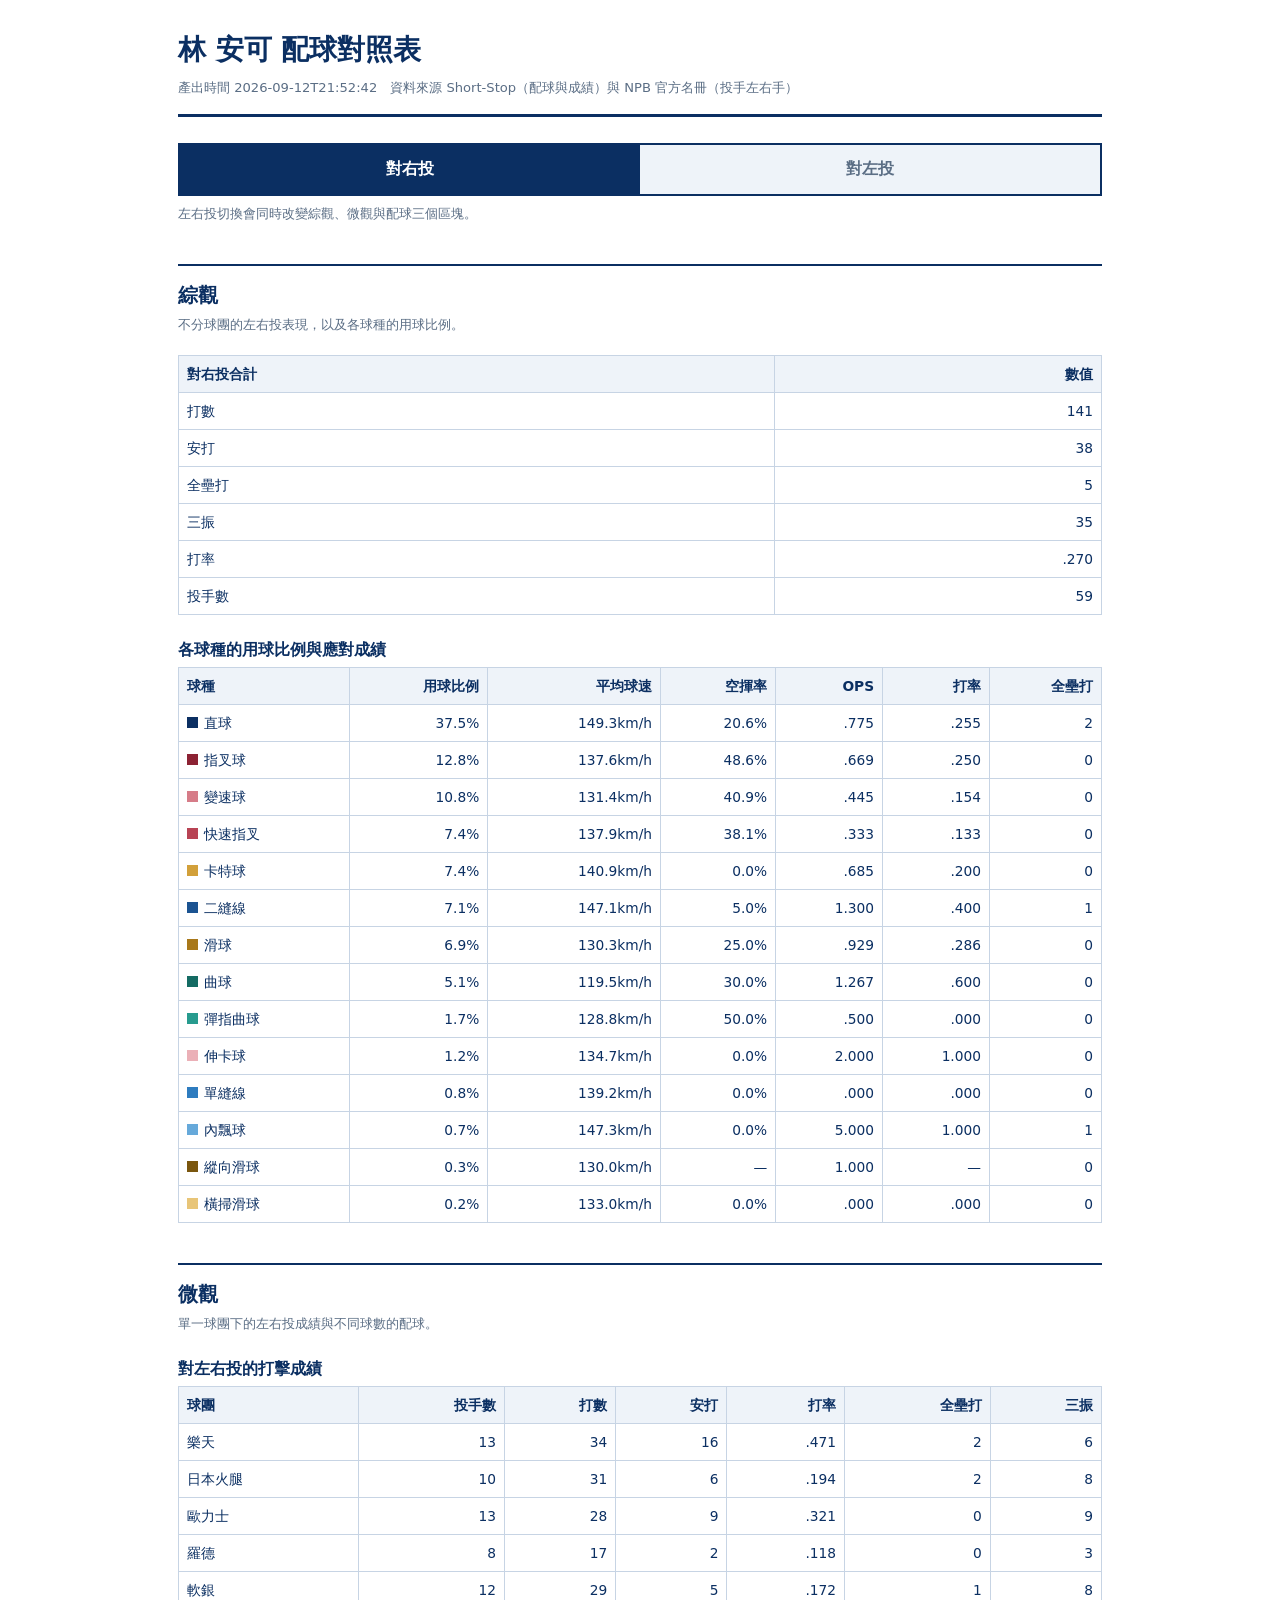
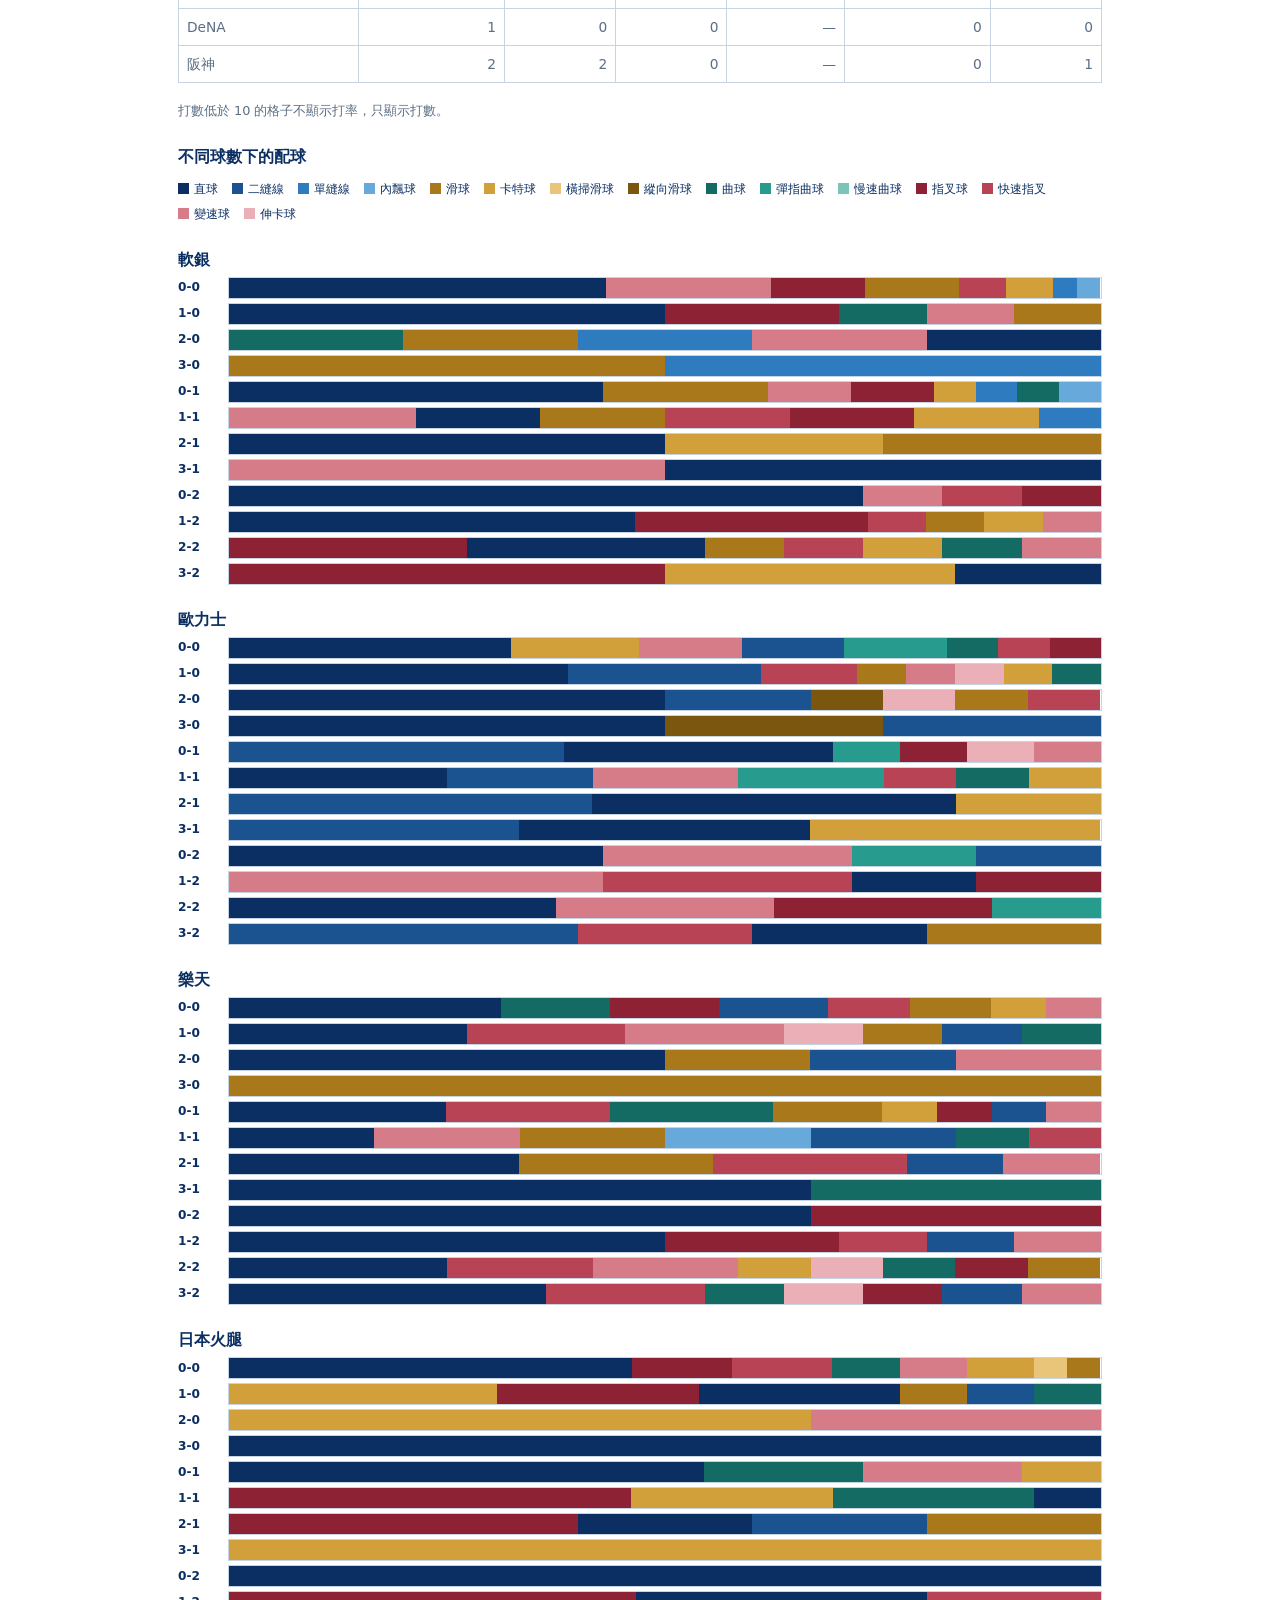
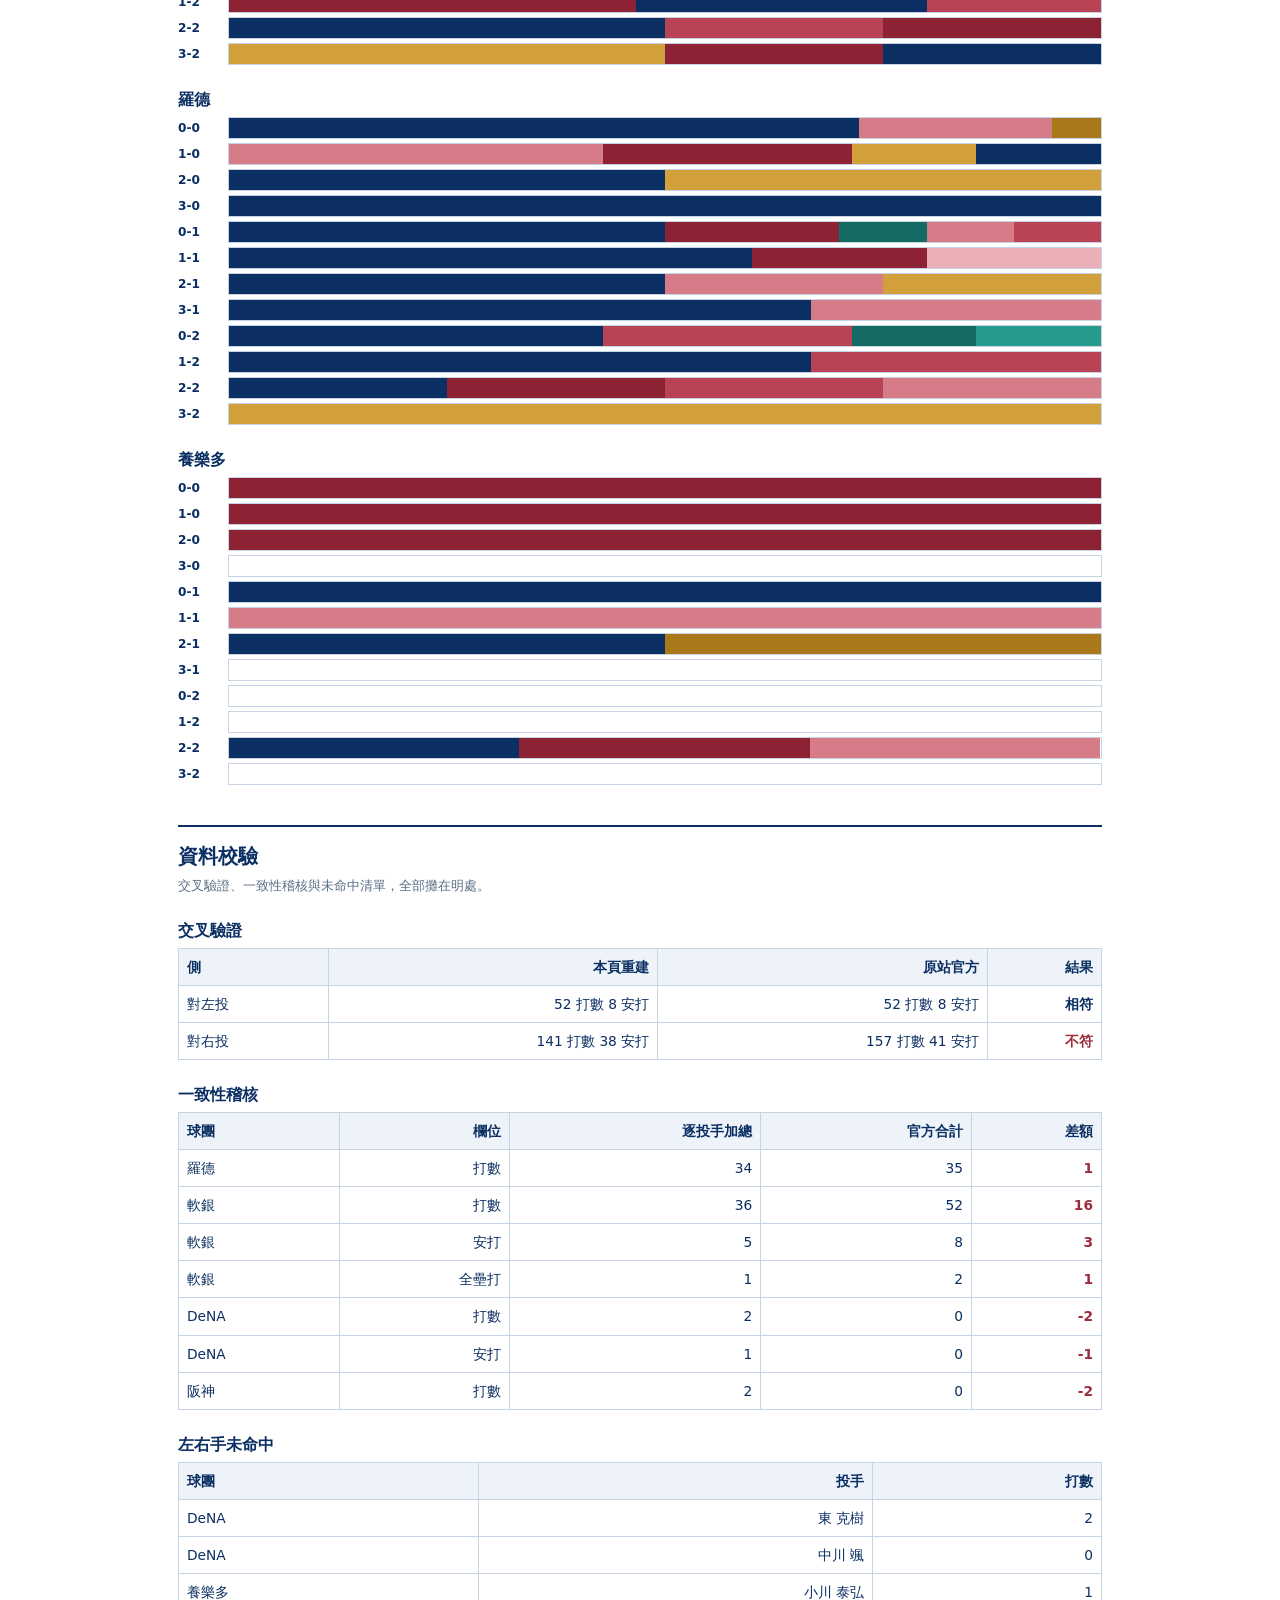
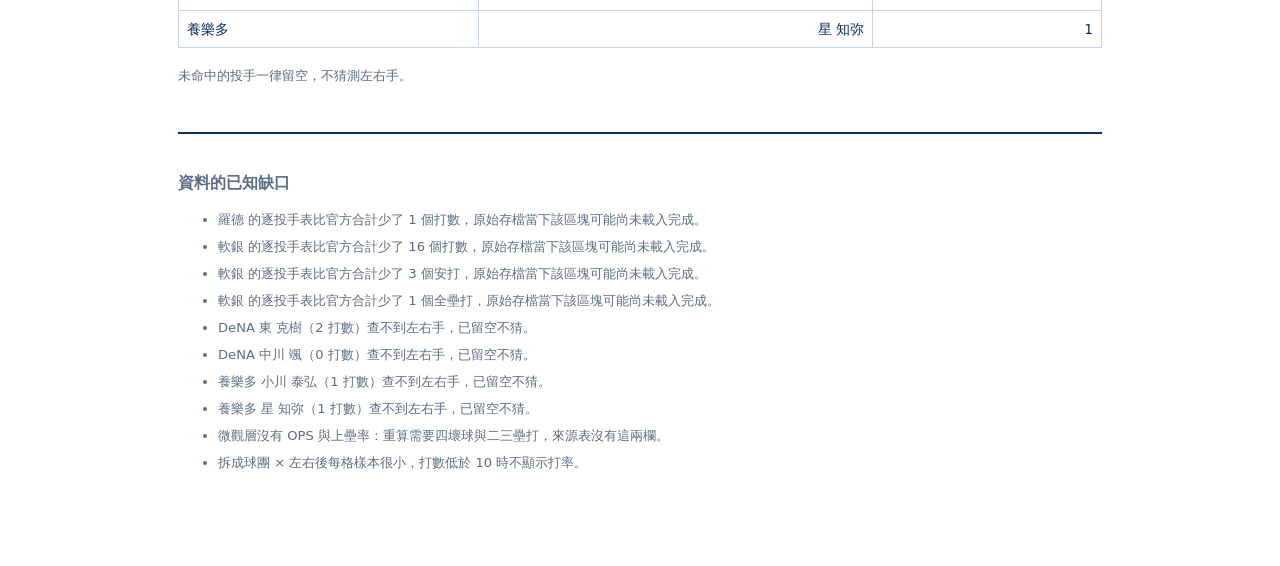
==== out/report.html @ 8e359c18 "feat(T5): 實作處理窗口伺服器、前端與端到端驗收 - web/server.py：八階段管線、包裝器記錄耗時與錯誤、僅 S8 fatal 判定整體成敗 - web/index.html 與 w" ====
<!DOCTYPE html>
<html lang="zh-Hant">
<head>
<meta charset="utf-8">
<meta name="viewport" content="width=device-width, initial-scale=1">
<title>配球對照表</title>
<style>
/* 西武主場配色：白底 + レジェンドブルー（紺），左右投用兩代藍區分 */
:root{
  --paper:#FFFFFF; --paper2:#EEF3F9; --rule:#C7D4E4;
  --ink:#0B2F62; --muted:#5B6E85; --navy:#0B2F62; --sky:#0090D4; --warn:#9B2C3B;
}
*{box-sizing:border-box}
body{margin:0;background:var(--paper);color:var(--ink);
  font-family:"Hiragino Kaku Gothic ProN","Noto Sans TC","Yu Gothic",system-ui,sans-serif;
  font-variant-numeric:tabular-nums;line-height:1.6}
.wrap{max-width:960px;margin:0 auto;padding:28px clamp(10px,3vw,18px) 80px}
.head{border-bottom:3px solid var(--navy);padding:0 0 16px;margin-bottom:26px}
.head h1{font-size:1.75rem;margin:0 0 4px;font-weight:800}
.head .sub{color:var(--muted);font-size:.82rem;margin:0}
.switch{display:flex;border:2px solid var(--ink);margin:0 0 8px;overflow:hidden}
.switch button{flex:1;padding:14px 8px;border:0;background:var(--paper2);color:var(--muted);
  font-size:1rem;font-weight:800;cursor:pointer;font-family:inherit}
.switch button[aria-pressed="true"]{color:#fff}
.switch button[data-hand="L"][aria-pressed="true"]{background:var(--sky)}
.switch button[data-hand="R"][aria-pressed="true"]{background:var(--navy)}
.layer{border-top:2px solid var(--navy);padding-top:14px;margin-top:40px}
.layer h2{font-size:1.24rem;margin:0 0 2px;font-weight:800}
.layer .lead{color:var(--muted);font-size:.82rem;margin:0 0 20px}
h3{font-size:1.02rem;margin:22px 0 4px;font-weight:800}
.note{color:var(--muted);font-size:.8rem;margin:0 0 14px}
table{width:100%;border-collapse:collapse;margin:0 0 18px;font-size:.86rem}
th,td{border:1px solid var(--rule);padding:7px 8px;text-align:right}
th{background:var(--paper2);font-weight:800}
th:first-child,td:first-child{text-align:left}
.thin{color:var(--muted)}
.bad{color:var(--warn);font-weight:800}
.ok{color:var(--navy);font-weight:800}
.bar{display:flex;height:22px;border:1px solid var(--rule);overflow:hidden}
.bar span{display:block;height:100%}
.mixrow{display:flex;align-items:center;gap:8px;margin-bottom:4px}
.mixrow .cnt{width:42px;font-size:.76rem;font-weight:800;flex:none}
.mixrow .bar{flex:1}
.legend{display:flex;flex-wrap:wrap;gap:6px 14px;margin:10px 0 20px;font-size:.76rem}
.legend i{display:inline-block;width:11px;height:11px;margin-right:5px;vertical-align:-1px}
.gaps{border-top:2px solid var(--navy);margin-top:46px;padding-top:14px;font-size:.82rem;color:var(--muted)}
.gaps li{margin-bottom:6px}
@media(max-width:560px){table{font-size:.78rem}th,td{padding:6px 5px}}
</style>
</head>
<body>
<div class="wrap">
  <div class="head">
    <h1 id="title">配球對照表</h1>
    <p class="sub" id="subtitle"></p>
  </div>

  <div class="switch" id="switch">
    <button type="button" data-hand="R" aria-pressed="true">對右投</button>
    <button type="button" data-hand="L" aria-pressed="false">對左投</button>
  </div>
  <p class="note" id="switch-note"></p>

  <section class="layer">
    <h2>綜觀</h2>
    <p class="lead">不分球團的左右投表現，以及各球種的用球比例。</p>
    <div id="overview"></div>
    <h3>各球種的用球比例與應對成績</h3>
    <div id="pitch-table"></div>
  </section>

  <section class="layer">
    <h2>微觀</h2>
    <p class="lead">單一球團下的左右投成績與不同球數的配球。</p>
    <h3>對左右投的打擊成績</h3>
    <div id="team-table"></div>
    <h3>不同球數下的配球</h3>
    <div id="mix"></div>
  </section>

  <section class="layer">
    <h2>資料校驗</h2>
    <p class="lead">交叉驗證、一致性稽核與未命中清單，全部攤在明處。</p>
    <div id="checks"></div>
  </section>

  <div class="gaps">
    <h3>資料的已知缺口</h3>
    <ul id="gaps"></ul>
  </div>
</div>

<script>
// 常數定義
const DATA = {"player": "林 安可", "generated_at": "2026-09-12T21:52:42", "min_ab": 10, "overview": {"R": {"ab": 141, "h": 38, "hr": 5, "so": 35, "pitchers": 59, "thin": false, "avg": ".270"}, "L": {"ab": 52, "h": 8, "hr": 2, "so": 18, "pitchers": 23, "thin": false, "avg": ".154"}}, "teams": {"楽天": {"R": {"ab": 34, "h": 16, "hr": 2, "so": 6, "pitchers": 13, "fallback": 0, "thin": false, "avg": ".471"}, "L": {"ab": 10, "h": 1, "hr": 0, "so": 3, "pitchers": 4, "fallback": 0, "thin": false, "avg": ".100"}}, "日本ハム": {"R": {"ab": 31, "h": 6, "hr": 2, "so": 8, "pitchers": 10, "fallback": 0, "thin": false, "avg": ".194"}, "L": {"ab": 12, "h": 3, "hr": 1, "so": 3, "pitchers": 6, "fallback": 0, "thin": false, "avg": ".250"}}, "オリックス": {"R": {"ab": 28, "h": 9, "hr": 0, "so": 9, "pitchers": 13, "fallback": 0, "thin": false, "avg": ".321"}, "L": {"ab": 6, "h": 2, "hr": 0, "so": 3, "pitchers": 3, "fallback": 0, "thin": true, "avg": null}}, "ロッテ": {"L": {"ab": 17, "h": 2, "hr": 1, "so": 5, "pitchers": 7, "fallback": 0, "thin": false, "avg": ".118"}, "R": {"ab": 17, "h": 2, "hr": 0, "so": 3, "pitchers": 8, "fallback": 0, "thin": false, "avg": ".118"}}, "ソフトバンク": {"R": {"ab": 29, "h": 5, "hr": 1, "so": 8, "pitchers": 12, "fallback": 0, "thin": false, "avg": ".172"}, "L": {"ab": 7, "h": 0, "hr": 0, "so": 4, "pitchers": 3, "fallback": 0, "thin": true, "avg": null}}, "DeNA": {"R": {"ab": 0, "h": 0, "hr": 0, "so": 0, "pitchers": 1, "fallback": 1, "thin": true, "avg": null}}, "阪神": {"R": {"ab": 2, "h": 0, "hr": 0, "so": 1, "pitchers": 2, "fallback": 2, "thin": true, "avg": null}}}, "unmatched": [{"team": "DeNA", "name": "東 克樹", "ab": 2}, {"team": "DeNA", "name": "中川 颯", "ab": 0}, {"team": "ヤクルト", "name": "小川 泰弘", "ab": 1}, {"team": "ヤクルト", "name": "星 知弥", "ab": 1}], "audit": [{"team": "ロッテ", "field": "ab", "parsed": 34, "official": 35, "diff": 1}, {"team": "ソフトバンク", "field": "ab", "parsed": 36, "official": 52, "diff": 16}, {"team": "ソフトバンク", "field": "h", "parsed": 5, "official": 8, "diff": 3}, {"team": "ソフトバンク", "field": "hr", "parsed": 1, "official": 2, "diff": 1}, {"team": "DeNA", "field": "ab", "parsed": 2, "official": 0, "diff": -2}, {"team": "DeNA", "field": "h", "parsed": 1, "official": 0, "diff": -1}, {"team": "阪神", "field": "ab", "parsed": 2, "official": 0, "diff": -2}], "cross": {"L": {"parsed_ab": 52, "parsed_h": 8, "official_ab": 52, "official_h": 8, "match": true}, "R": {"parsed_ab": 141, "parsed_h": 38, "official_ab": 157, "official_h": 41, "match": false}}, "mix": {"ソフトバンク": {"合計": [{"count": "0-0", "mix": {"ストレート": 44.2, "チェンジアップ": 16.3, "スライダー": 14.0, "フォーク": 9.3, "スプリット": 4.7, "カットボール": 4.7, "ワンシーム": 2.3, "シュート": 2.3, "カーブ": 2.3}}, {"count": "1-0", "mix": {"ストレート": 50.0, "スライダー": 16.7, "フォーク": 16.7, "カーブ": 8.3, "チェンジアップ": 8.3}}, {"count": "2-0", "mix": {"カーブ": 20.0, "スライダー": 20.0, "ワンシーム": 20.0, "チェンジアップ": 20.0, "ストレート": 20.0}}, {"count": "3-0", "mix": {"スライダー": 50.0, "ワンシーム": 50.0}}, {"count": "0-1", "mix": {"ストレート": 44.0, "スライダー": 20.0, "フォーク": 12.0, "チェンジアップ": 8.0, "カットボール": 4.0, "ワンシーム": 4.0, "カーブ": 4.0, "シュート": 4.0}}, {"count": "1-1", "mix": {"スライダー": 23.5, "ストレート": 17.6, "チェンジアップ": 17.6, "スプリット": 11.8, "フォーク": 11.8, "カットボール": 11.8, "ワンシーム": 5.9}}, {"count": "2-1", "mix": {"ストレート": 50.0, "カットボール": 33.3, "スライダー": 16.7}}, {"count": "3-1", "mix": {"チェンジアップ": 50.0, "ストレート": 50.0}}, {"count": "0-2", "mix": {"ストレート": 71.4, "フォーク": 14.3, "チェンジアップ": 7.1, "スプリット": 7.1}}, {"count": "1-2", "mix": {"ストレート": 47.1, "フォーク": 23.5, "スライダー": 11.8, "スプリット": 5.9, "カットボール": 5.9, "チェンジアップ": 5.9}}, {"count": "2-2", "mix": {"フォーク": 30.8, "ストレート": 30.8, "スライダー": 7.7, "スプリット": 7.7, "カットボール": 7.7, "カーブ": 7.7, "チェンジアップ": 7.7}}, {"count": "3-2", "mix": {"フォーク": 42.9, "カットボール": 28.6, "スライダー": 14.3, "ストレート": 14.3}}], "対右投手": [{"count": "0-0", "mix": {"ストレート": 43.2, "チェンジアップ": 18.9, "フォーク": 10.8, "スライダー": 10.8, "スプリット": 5.4, "カットボール": 5.4, "ワンシーム": 2.7, "シュート": 2.7}}, {"count": "1-0", "mix": {"ストレート": 50.0, "フォーク": 20.0, "カーブ": 10.0, "チェンジアップ": 10.0, "スライダー": 10.0}}, {"count": "2-0", "mix": {"カーブ": 20.0, "スライダー": 20.0, "ワンシーム": 20.0, "チェンジアップ": 20.0, "ストレート": 20.0}}, {"count": "3-0", "mix": {"スライダー": 50.0, "ワンシーム": 50.0}}, {"count": "0-1", "mix": {"ストレート": 42.9, "スライダー": 19.0, "チェンジアップ": 9.5, "フォーク": 9.5, "カットボール": 4.8, "ワンシーム": 4.8, "カーブ": 4.8, "シュート": 4.8}}, {"count": "1-1", "mix": {"チェンジアップ": 21.4, "ストレート": 14.3, "スライダー": 14.3, "スプリット": 14.3, "フォーク": 14.3, "カットボール": 14.3, "ワンシーム": 7.1}}, {"count": "2-1", "mix": {"ストレート": 50.0, "カットボール": 25.0, "スライダー": 25.0}}, {"count": "3-1", "mix": {"チェンジアップ": 50.0, "ストレート": 50.0}}, {"count": "0-2", "mix": {"ストレート": 72.7, "チェンジアップ": 9.1, "スプリット": 9.1, "フォーク": 9.1}}, {"count": "1-2", "mix": {"ストレート": 46.7, "フォーク": 26.7, "スプリット": 6.7, "スライダー": 6.7, "カットボール": 6.7, "チェンジアップ": 6.7}}, {"count": "2-2", "mix": {"フォーク": 27.3, "ストレート": 27.3, "スライダー": 9.1, "スプリット": 9.1, "カットボール": 9.1, "カーブ": 9.1, "チェンジアップ": 9.1}}, {"count": "3-2", "mix": {"フォーク": 50.0, "カットボール": 33.3, "ストレート": 16.7}}], "対左投手": [{"count": "0-0", "mix": {"ストレート": 50.0, "スライダー": 33.3, "カーブ": 16.7}}, {"count": "1-0", "mix": {"スライダー": 50.0, "ストレート": 50.0}}, {"count": "2-0", "mix": {}}, {"count": "3-0", "mix": {}}, {"count": "0-1", "mix": {"ストレート": 50.0, "スライダー": 25.0, "フォーク": 25.0}}, {"count": "1-1", "mix": {"スライダー": 66.7, "ストレート": 33.3}}, {"count": "2-1", "mix": {"カットボール": 50.0, "ストレート": 50.0}}, {"count": "3-1", "mix": {}}, {"count": "0-2", "mix": {"ストレート": 66.7, "フォーク": 33.3}}, {"count": "1-2", "mix": {"ストレート": 50.0, "スライダー": 50.0}}, {"count": "2-2", "mix": {"ストレート": 50.0, "フォーク": 50.0}}, {"count": "3-2", "mix": {"スライダー": 100.0}}]}, "オリックス": {"合計": [{"count": "0-0", "mix": {"ストレート": 30.0, "カットボール": 15.0, "チェンジアップ": 10.0, "ツーシーム": 10.0, "ナックルカーブ": 10.0, "スライダー": 7.5, "カーブ": 5.0, "スプリット": 5.0, "フォーク": 5.0, "スローカーブ": 2.5}}, {"count": "1-0", "mix": {"ストレート": 38.9, "ツーシーム": 22.2, "スプリット": 11.1, "スライダー": 5.6, "チェンジアップ": 5.6, "シンカー": 5.6, "カットボール": 5.6, "カーブ": 5.6}}, {"count": "2-0", "mix": {"ストレート": 50.0, "ツーシーム": 16.7, "縦スライダー": 8.3, "シンカー": 8.3, "スライダー": 8.3, "スプリット": 8.3}}, {"count": "3-0", "mix": {"ストレート": 50.0, "縦スライダー": 25.0, "ツーシーム": 25.0}}, {"count": "0-1", "mix": {"ストレート": 27.8, "ツーシーム": 27.8, "スライダー": 16.7, "カットボール": 5.6, "ナックルカーブ": 5.6, "フォーク": 5.6, "シンカー": 5.6, "チェンジアップ": 5.6}}, {"count": "1-1", "mix": {"ストレート": 35.7, "ツーシーム": 14.3, "チェンジアップ": 14.3, "ナックルカーブ": 14.3, "スプリット": 7.1, "カーブ": 7.1, "カットボール": 7.1}}, {"count": "2-1", "mix": {"ツーシーム": 41.7, "ストレート": 41.7, "カットボール": 16.7}}, {"count": "3-1", "mix": {"ツーシーム": 33.3, "ストレート": 33.3, "カットボール": 33.3}}, {"count": "0-2", "mix": {"ストレート": 27.3, "チェンジアップ": 18.2, "カットボール": 18.2, "ナックルカーブ": 9.1, "スライダー": 9.1, "フォーク": 9.1, "ツーシーム": 9.1}}, {"count": "1-2", "mix": {"ストレート": 30.0, "チェンジアップ": 30.0, "スプリット": 20.0, "スライダー": 10.0, "フォーク": 10.0}}, {"count": "2-2", "mix": {"ストレート": 40.0, "チェンジアップ": 20.0, "フォーク": 20.0, "スライダー": 10.0, "ナックルカーブ": 10.0}}, {"count": "3-2", "mix": {"ツーシーム": 33.3, "スライダー": 33.3, "スプリット": 16.7, "ストレート": 16.7}}], "対右投手": [{"count": "0-0", "mix": {"ストレート": 32.4, "カットボール": 14.7, "チェンジアップ": 11.8, "ツーシーム": 11.8, "ナックルカーブ": 11.8, "カーブ": 5.9, "スプリット": 5.9, "フォーク": 5.9}}, {"count": "1-0", "mix": {"ストレート": 38.9, "ツーシーム": 22.2, "スプリット": 11.1, "スライダー": 5.6, "チェンジアップ": 5.6, "シンカー": 5.6, "カットボール": 5.6, "カーブ": 5.6}}, {"count": "2-0", "mix": {"ストレート": 50.0, "ツーシーム": 16.7, "縦スライダー": 8.3, "シンカー": 8.3, "スライダー": 8.3, "スプリット": 8.3}}, {"count": "3-0", "mix": {"ストレート": 50.0, "縦スライダー": 25.0, "ツーシーム": 25.0}}, {"count": "0-1", "mix": {"ツーシーム": 38.5, "ストレート": 30.8, "ナックルカーブ": 7.7, "フォーク": 7.7, "シンカー": 7.7, "チェンジアップ": 7.7}}, {"count": "1-1", "mix": {"ストレート": 25.0, "ツーシーム": 16.7, "チェンジアップ": 16.7, "ナックルカーブ": 16.7, "スプリット": 8.3, "カーブ": 8.3, "カットボール": 8.3}}, {"count": "2-1", "mix": {"ツーシーム": 41.7, "ストレート": 41.7, "カットボール": 16.7}}, {"count": "3-1", "mix": {"ツーシーム": 33.3, "ストレート": 33.3, "カットボール": 33.3}}, {"count": "0-2", "mix": {"ストレート": 42.9, "チェンジアップ": 28.6, "ナックルカーブ": 14.3, "ツーシーム": 14.3}}, {"count": "1-2", "mix": {"チェンジアップ": 42.9, "スプリット": 28.6, "ストレート": 14.3, "フォーク": 14.3}}, {"count": "2-2", "mix": {"ストレート": 37.5, "チェンジアップ": 25.0, "フォーク": 25.0, "ナックルカーブ": 12.5}}, {"count": "3-2", "mix": {"ツーシーム": 40.0, "スプリット": 20.0, "ストレート": 20.0, "スライダー": 20.0}}], "対左投手": [{"count": "0-0", "mix": {"スライダー": 50.0, "ストレート": 16.7, "スローカーブ": 16.7, "カットボール": 16.7}}, {"count": "1-0", "mix": {}}, {"count": "2-0", "mix": {}}, {"count": "3-0", "mix": {}}, {"count": "0-1", "mix": {"スライダー": 60.0, "ストレート": 20.0, "カットボール": 20.0}}, {"count": "1-1", "mix": {"ストレート": 100.0}}, {"count": "2-1", "mix": {}}, {"count": "3-1", "mix": {}}, {"count": "0-2", "mix": {"カットボール": 50.0, "スライダー": 25.0, "フォーク": 25.0}}, {"count": "1-2", "mix": {"ストレート": 66.7, "スライダー": 33.3}}, {"count": "2-2", "mix": {"スライダー": 50.0, "ストレート": 50.0}}, {"count": "3-2", "mix": {"スライダー": 100.0}}]}, "楽天": {"合計": [{"count": "0-0", "mix": {"ストレート": 35.7, "カーブ": 11.9, "スライダー": 11.9, "カットボール": 9.5, "フォーク": 9.5, "ツーシーム": 9.5, "スプリット": 7.1, "チェンジアップ": 4.8}}, {"count": "1-0", "mix": {"ストレート": 26.7, "スライダー": 20.0, "スプリット": 13.3, "チェンジアップ": 13.3, "シンカー": 6.7, "ツーシーム": 6.7, "カットボール": 6.7, "カーブ": 6.7}}, {"count": "2-0", "mix": {"ストレート": 42.9, "スライダー": 14.3, "ツーシーム": 14.3, "チェンジアップ": 14.3, "カットボール": 14.3}}, {"count": "3-0", "mix": {"スライダー": 100.0}}, {"count": "0-1", "mix": {"ストレート": 30.0, "カーブ": 20.0, "スプリット": 15.0, "スライダー": 15.0, "カットボール": 5.0, "フォーク": 5.0, "ツーシーム": 5.0, "チェンジアップ": 5.0}}, {"count": "1-1", "mix": {"ストレート": 31.3, "チェンジアップ": 12.5, "スライダー": 12.5, "シュート": 12.5, "ツーシーム": 12.5, "カーブ": 6.3, "スプリット": 6.3, "カットボール": 6.3}}, {"count": "2-1", "mix": {"ストレート": 33.3, "スライダー": 25.0, "スプリット": 16.7, "ツーシーム": 8.3, "チェンジアップ": 8.3, "カットボール": 8.3}}, {"count": "3-1", "mix": {"ストレート": 66.7, "カーブ": 33.3}}, {"count": "0-2", "mix": {"ストレート": 57.1, "フォーク": 28.6, "スライダー": 14.3}}, {"count": "1-2", "mix": {"ストレート": 50.0, "フォーク": 16.7, "スプリット": 8.3, "スライダー": 8.3, "ツーシーム": 8.3, "チェンジアップ": 8.3}}, {"count": "2-2", "mix": {"ストレート": 26.7, "スライダー": 20.0, "スプリット": 13.3, "チェンジアップ": 13.3, "カットボール": 6.7, "シンカー": 6.7, "カーブ": 6.7, "フォーク": 6.7}}, {"count": "3-2", "mix": {"ストレート": 36.4, "スプリット": 18.2, "カーブ": 9.1, "シンカー": 9.1, "フォーク": 9.1, "ツーシーム": 9.1, "チェンジアップ": 9.1}}], "対右投手": [{"count": "0-0", "mix": {"ストレート": 31.3, "カーブ": 12.5, "フォーク": 12.5, "ツーシーム": 12.5, "スプリット": 9.4, "スライダー": 9.4, "カットボール": 6.3, "チェンジアップ": 6.3}}, {"count": "1-0", "mix": {"ストレート": 27.3, "スプリット": 18.2, "チェンジアップ": 18.2, "シンカー": 9.1, "スライダー": 9.1, "ツーシーム": 9.1, "カーブ": 9.1}}, {"count": "2-0", "mix": {"ストレート": 50.0, "スライダー": 16.7, "ツーシーム": 16.7, "チェンジアップ": 16.7}}, {"count": "3-0", "mix": {"スライダー": 100.0}}, {"count": "0-1", "mix": {"ストレート": 25.0, "スプリット": 18.8, "カーブ": 18.8, "スライダー": 12.5, "カットボール": 6.3, "フォーク": 6.3, "ツーシーム": 6.3, "チェンジアップ": 6.3}}, {"count": "1-1", "mix": {"ストレート": 16.7, "チェンジアップ": 16.7, "スライダー": 16.7, "シュート": 16.7, "ツーシーム": 16.7, "カーブ": 8.3, "スプリット": 8.3}}, {"count": "2-1", "mix": {"ストレート": 33.3, "スライダー": 22.2, "スプリット": 22.2, "ツーシーム": 11.1, "チェンジアップ": 11.1}}, {"count": "3-1", "mix": {"ストレート": 66.7, "カーブ": 33.3}}, {"count": "0-2", "mix": {"ストレート": 66.7, "フォーク": 33.3}}, {"count": "1-2", "mix": {"ストレート": 50.0, "フォーク": 20.0, "スプリット": 10.0, "ツーシーム": 10.0, "チェンジアップ": 10.0}}, {"count": "2-2", "mix": {"ストレート": 25.0, "スプリット": 16.7, "チェンジアップ": 16.7, "カットボール": 8.3, "シンカー": 8.3, "カーブ": 8.3, "フォーク": 8.3, "スライダー": 8.3}}, {"count": "3-2", "mix": {"ストレート": 36.4, "スプリット": 18.2, "カーブ": 9.1, "シンカー": 9.1, "フォーク": 9.1, "ツーシーム": 9.1, "チェンジアップ": 9.1}}], "対左投手": [{"count": "0-0", "mix": {"ストレート": 50.0, "カットボール": 20.0, "スライダー": 20.0, "カーブ": 10.0}}, {"count": "1-0", "mix": {"スライダー": 50.0, "カットボール": 25.0, "ストレート": 25.0}}, {"count": "2-0", "mix": {"カットボール": 100.0}}, {"count": "3-0", "mix": {}}, {"count": "0-1", "mix": {"ストレート": 50.0, "カーブ": 25.0, "スライダー": 25.0}}, {"count": "1-1", "mix": {"ストレート": 75.0, "カットボール": 25.0}}, {"count": "2-1", "mix": {"スライダー": 33.3, "カットボール": 33.3, "ストレート": 33.3}}, {"count": "3-1", "mix": {}}, {"count": "0-2", "mix": {"スライダー": 100.0}}, {"count": "1-2", "mix": {"ストレート": 50.0, "スライダー": 50.0}}, {"count": "2-2", "mix": {"スライダー": 66.7, "ストレート": 33.3}}, {"count": "3-2", "mix": {}}]}, "日本ハム": {"合計": [{"count": "0-0", "mix": {"ストレート": 40.5, "カットボール": 18.9, "フォーク": 10.8, "スプリット": 8.1, "チェンジアップ": 8.1, "カーブ": 5.4, "スライダー": 5.4, "スイーパー": 2.7}}, {"count": "1-0", "mix": {"ストレート": 25.0, "カットボール": 25.0, "フォーク": 18.8, "スライダー": 12.5, "ツーシーム": 6.3, "チェンジアップ": 6.3, "カーブ": 6.3}}, {"count": "2-0", "mix": {"カットボール": 66.7, "チェンジアップ": 33.3}}, {"count": "3-0", "mix": {"ストレート": 100.0}}, {"count": "0-1", "mix": {"ストレート": 41.2, "スライダー": 23.5, "カーブ": 11.8, "チェンジアップ": 11.8, "カットボール": 5.9, "フォーク": 5.9}}, {"count": "1-1", "mix": {"フォーク": 35.3, "カットボール": 23.5, "カーブ": 17.6, "ストレート": 11.8, "ツーシーム": 5.9, "スライダー": 5.9}}, {"count": "2-1", "mix": {"カットボール": 25.0, "ストレート": 25.0, "フォーク": 25.0, "ツーシーム": 12.5, "スライダー": 12.5}}, {"count": "3-1", "mix": {"カットボール": 100.0}}, {"count": "0-2", "mix": {"ストレート": 50.0, "スライダー": 25.0, "フォーク": 25.0}}, {"count": "1-2", "mix": {"フォーク": 38.9, "ストレート": 38.9, "スプリット": 22.2}}, {"count": "2-2", "mix": {"ストレート": 40.0, "フォーク": 20.0, "カットボール": 10.0, "チェンジアップ": 10.0, "スライダー": 10.0, "スプリット": 10.0}}, {"count": "3-2", "mix": {"カットボール": 60.0, "フォーク": 20.0, "ストレート": 20.0}}], "対右投手": [{"count": "0-0", "mix": {"ストレート": 46.2, "フォーク": 11.5, "スプリット": 11.5, "カーブ": 7.7, "チェンジアップ": 7.7, "カットボール": 7.7, "スイーパー": 3.8, "スライダー": 3.8}}, {"count": "1-0", "mix": {"カットボール": 30.8, "フォーク": 23.1, "ストレート": 23.1, "スライダー": 7.7, "ツーシーム": 7.7, "カーブ": 7.7}}, {"count": "2-0", "mix": {"カットボール": 66.7, "チェンジアップ": 33.3}}, {"count": "3-0", "mix": {"ストレート": 100.0}}, {"count": "0-1", "mix": {"ストレート": 54.5, "カーブ": 18.2, "チェンジアップ": 18.2, "カットボール": 9.1}}, {"count": "1-1", "mix": {"フォーク": 46.2, "カットボール": 23.1, "カーブ": 23.1, "ストレート": 7.7}}, {"count": "2-1", "mix": {"フォーク": 40.0, "ストレート": 20.0, "ツーシーム": 20.0, "スライダー": 20.0}}, {"count": "3-1", "mix": {"カットボール": 100.0}}, {"count": "0-2", "mix": {"ストレート": 100.0}}, {"count": "1-2", "mix": {"フォーク": 46.7, "ストレート": 33.3, "スプリット": 20.0}}, {"count": "2-2", "mix": {"ストレート": 50.0, "スプリット": 25.0, "フォーク": 25.0}}, {"count": "3-2", "mix": {"カットボール": 50.0, "フォーク": 25.0, "ストレート": 25.0}}], "対左投手": [{"count": "0-0", "mix": {"カットボール": 45.5, "ストレート": 27.3, "スライダー": 9.1, "フォーク": 9.1, "チェンジアップ": 9.1}}, {"count": "1-0", "mix": {"ストレート": 33.3, "スライダー": 33.3, "チェンジアップ": 33.3}}, {"count": "2-0", "mix": {}}, {"count": "3-0", "mix": {}}, {"count": "0-1", "mix": {"スライダー": 66.7, "フォーク": 16.7, "ストレート": 16.7}}, {"count": "1-1", "mix": {"ツーシーム": 25.0, "カットボール": 25.0, "スライダー": 25.0, "ストレート": 25.0}}, {"count": "2-1", "mix": {"カットボール": 66.7, "ストレート": 33.3}}, {"count": "3-1", "mix": {}}, {"count": "0-2", "mix": {"スライダー": 50.0, "フォーク": 50.0}}, {"count": "1-2", "mix": {"ストレート": 66.7, "スプリット": 33.3}}, {"count": "2-2", "mix": {"ストレート": 33.3, "カットボール": 16.7, "フォーク": 16.7, "チェンジアップ": 16.7, "スライダー": 16.7}}, {"count": "3-2", "mix": {"カットボール": 100.0}}]}, "ロッテ": {"合計": [{"count": "0-0", "mix": {"ストレート": 66.7, "チェンジアップ": 14.8, "スライダー": 11.1, "カーブ": 7.4}}, {"count": "1-0", "mix": {"チェンジアップ": 27.3, "ストレート": 27.3, "カットボール": 27.3, "フォーク": 18.2}}, {"count": "2-0", "mix": {"カットボール": 66.7, "ストレート": 33.3}}, {"count": "3-0", "mix": {"ストレート": 100.0}}, {"count": "0-1", "mix": {"ストレート": 40.0, "フォーク": 20.0, "スライダー": 13.3, "カーブ": 6.7, "チェンジアップ": 6.7, "スプリット": 6.7, "ナックルカーブ": 6.7}}, {"count": "1-1", "mix": {"ストレート": 62.5, "フォーク": 12.5, "カーブ": 12.5, "シンカー": 12.5}}, {"count": "2-1", "mix": {"ストレート": 66.7, "チェンジアップ": 16.7, "カットボール": 16.7}}, {"count": "3-1", "mix": {"ストレート": 66.7, "チェンジアップ": 33.3}}, {"count": "0-2", "mix": {"ストレート": 33.3, "スプリット": 22.2, "フォーク": 11.1, "カーブ": 11.1, "スライダー": 11.1, "ナックルカーブ": 11.1}}, {"count": "1-2", "mix": {"ストレート": 50.0, "カットボール": 16.7, "スプリット": 16.7, "スライダー": 16.7}}, {"count": "2-2", "mix": {"ストレート": 20.0, "フォーク": 20.0, "スプリット": 20.0, "チェンジアップ": 20.0, "スライダー": 20.0}}, {"count": "3-2", "mix": {"カットボール": 100.0}}], "対右投手": [{"count": "0-0", "mix": {"ストレート": 72.2, "チェンジアップ": 22.2, "スライダー": 5.6}}, {"count": "1-0", "mix": {"チェンジアップ": 42.9, "フォーク": 28.6, "カットボール": 14.3, "ストレート": 14.3}}, {"count": "2-0", "mix": {"ストレート": 50.0, "カットボール": 50.0}}, {"count": "3-0", "mix": {"ストレート": 100.0}}, {"count": "0-1", "mix": {"ストレート": 50.0, "フォーク": 20.0, "カーブ": 10.0, "チェンジアップ": 10.0, "スプリット": 10.0}}, {"count": "1-1", "mix": {"ストレート": 60.0, "フォーク": 20.0, "シンカー": 20.0}}, {"count": "2-1", "mix": {"ストレート": 50.0, "チェンジアップ": 25.0, "カットボール": 25.0}}, {"count": "3-1", "mix": {"ストレート": 66.7, "チェンジアップ": 33.3}}, {"count": "0-2", "mix": {"ストレート": 42.9, "スプリット": 28.6, "カーブ": 14.3, "ナックルカーブ": 14.3}}, {"count": "1-2", "mix": {"ストレート": 66.7, "スプリット": 33.3}}, {"count": "2-2", "mix": {"ストレート": 25.0, "フォーク": 25.0, "スプリット": 25.0, "チェンジアップ": 25.0}}, {"count": "3-2", "mix": {"カットボール": 100.0}}], "対左投手": [{"count": "0-0", "mix": {"ストレート": 55.6, "スライダー": 22.2, "カーブ": 22.2}}, {"count": "1-0", "mix": {"ストレート": 50.0, "カットボール": 50.0}}, {"count": "2-0", "mix": {"カットボール": 100.0}}, {"count": "3-0", "mix": {}}, {"count": "0-1", "mix": {"スライダー": 40.0, "フォーク": 20.0, "ストレート": 20.0, "ナックルカーブ": 20.0}}, {"count": "1-1", "mix": {"ストレート": 66.7, "カーブ": 33.3}}, {"count": "2-1", "mix": {"ストレート": 100.0}}, {"count": "3-1", "mix": {}}, {"count": "0-2", "mix": {"フォーク": 50.0, "スライダー": 50.0}}, {"count": "1-2", "mix": {"ストレート": 33.3, "カットボール": 33.3, "スライダー": 33.3}}, {"count": "2-2", "mix": {"スライダー": 100.0}}, {"count": "3-2", "mix": {}}]}, "ヤクルト": {"合計": [{"count": "0-0", "mix": {"フォーク": 100.0}}, {"count": "1-0", "mix": {"フォーク": 100.0}}, {"count": "2-0", "mix": {"フォーク": 100.0}}, {"count": "3-0", "mix": {}}, {"count": "0-1", "mix": {"ストレート": 100.0}}, {"count": "1-1", "mix": {"チェンジアップ": 100.0}}, {"count": "2-1", "mix": {"ストレート": 50.0, "スライダー": 50.0}}, {"count": "3-1", "mix": {}}, {"count": "0-2", "mix": {}}, {"count": "1-2", "mix": {}}, {"count": "2-2", "mix": {"ストレート": 33.3, "フォーク": 33.3, "チェンジアップ": 33.3}}, {"count": "3-2", "mix": {}}], "対右投手": [{"count": "0-0", "mix": {"フォーク": 100.0}}, {"count": "1-0", "mix": {"フォーク": 100.0}}, {"count": "2-0", "mix": {"フォーク": 100.0}}, {"count": "3-0", "mix": {}}, {"count": "0-1", "mix": {"ストレート": 100.0}}, {"count": "1-1", "mix": {"チェンジアップ": 100.0}}, {"count": "2-1", "mix": {"ストレート": 50.0, "スライダー": 50.0}}, {"count": "3-1", "mix": {}}, {"count": "0-2", "mix": {}}, {"count": "1-2", "mix": {}}, {"count": "2-2", "mix": {"ストレート": 33.3, "フォーク": 33.3, "チェンジアップ": 33.3}}, {"count": "3-2", "mix": {}}]}}, "pitch": {"対左投手": [{"pitch": "ストレート", "share": "38.0%", "speed": "146.4km/h", "whiff": "12.1%", "ops": ".428", "avg": ".111", "hr": "1"}, {"pitch": "スライダー", "share": "32.6%", "speed": "129.1km/h", "whiff": "57.6%", "ops": ".358", "avg": ".158", "hr": "0"}, {"pitch": "カットボール", "share": "14.7%", "speed": "135.8km/h", "whiff": "27.3%", "ops": ".400", "avg": ".200", "hr": "0"}, {"pitch": "フォーク", "share": "6.0%", "speed": "133.6km/h", "whiff": "71.4%", "ops": ".000", "avg": ".000", "hr": "0"}, {"pitch": "カーブ", "share": "4.9%", "speed": "122.2km/h", "whiff": "50.0%", "ops": "—", "avg": "—", "hr": "0"}, {"pitch": "チェンジアップ", "share": "1.6%", "speed": "121.0km/h", "whiff": "0.0%", "ops": "2.500", "avg": ".500", "hr": "1"}, {"pitch": "スローカーブ", "share": "0.5%", "speed": "90.0km/h", "whiff": "—", "ops": "—", "avg": "—", "hr": "0"}, {"pitch": "ツーシーム", "share": "0.5%", "speed": "140.0km/h", "whiff": "—", "ops": "—", "avg": "—", "hr": "0"}, {"pitch": "スプリット", "share": "0.5%", "speed": "134.0km/h", "whiff": "0.0%", "ops": "—", "avg": "—", "hr": "0"}, {"pitch": "ナックルカーブ", "share": "0.5%", "speed": "113.0km/h", "whiff": "—", "ops": "—", "avg": "—", "hr": "0"}], "対右投手": [{"pitch": "ストレート", "share": "37.5%", "speed": "149.3km/h", "whiff": "20.6%", "ops": ".775", "avg": ".255", "hr": "2"}, {"pitch": "フォーク", "share": "12.8%", "speed": "137.6km/h", "whiff": "48.6%", "ops": ".669", "avg": ".250", "hr": "0"}, {"pitch": "チェンジアップ", "share": "10.8%", "speed": "131.4km/h", "whiff": "40.9%", "ops": ".445", "avg": ".154", "hr": "0"}, {"pitch": "スプリット", "share": "7.4%", "speed": "137.9km/h", "whiff": "38.1%", "ops": ".333", "avg": ".133", "hr": "0"}, {"pitch": "カットボール", "share": "7.4%", "speed": "140.9km/h", "whiff": "0.0%", "ops": ".685", "avg": ".200", "hr": "0"}, {"pitch": "ツーシーム", "share": "7.1%", "speed": "147.1km/h", "whiff": "5.0%", "ops": "1.300", "avg": ".400", "hr": "1"}, {"pitch": "スライダー", "share": "6.9%", "speed": "130.3km/h", "whiff": "25.0%", "ops": ".929", "avg": ".286", "hr": "0"}, {"pitch": "カーブ", "share": "5.1%", "speed": "119.5km/h", "whiff": "30.0%", "ops": "1.267", "avg": ".600", "hr": "0"}, {"pitch": "ナックルカーブ", "share": "1.7%", "speed": "128.8km/h", "whiff": "50.0%", "ops": ".500", "avg": ".000", "hr": "0"}, {"pitch": "シンカー", "share": "1.2%", "speed": "134.7km/h", "whiff": "0.0%", "ops": "2.000", "avg": "1.000", "hr": "0"}, {"pitch": "ワンシーム", "share": "0.8%", "speed": "139.2km/h", "whiff": "0.0%", "ops": ".000", "avg": ".000", "hr": "0"}, {"pitch": "シュート", "share": "0.7%", "speed": "147.3km/h", "whiff": "0.0%", "ops": "5.000", "avg": "1.000", "hr": "1"}, {"pitch": "縦スライダー", "share": "0.3%", "speed": "130.0km/h", "whiff": "—", "ops": "1.000", "avg": "—", "hr": "0"}, {"pitch": "スイーパー", "share": "0.2%", "speed": "133.0km/h", "whiff": "0.0%", "ops": ".000", "avg": ".000", "hr": "0"}]}, "pitch_meta": {"order": ["ストレート", "ツーシーム", "ワンシーム", "シュート", "スライダー", "カットボール", "スイーパー", "縦スライダー", "カーブ", "ナックルカーブ", "スローカーブ", "フォーク", "スプリット", "チェンジアップ", "シンカー"], "colors": {"ストレート": "#0B2F62", "ツーシーム": "#1B5391", "ワンシーム": "#2E7CBF", "シュート": "#66A9DA", "スライダー": "#A8781A", "カットボール": "#D2A03A", "スイーパー": "#E8C578", "縦スライダー": "#7A560E", "カーブ": "#146B63", "ナックルカーブ": "#279B8E", "スローカーブ": "#7BC4BA", "フォーク": "#8C2233", "スプリット": "#B84354", "チェンジアップ": "#D67C88", "シンカー": "#EBB0B7"}, "zh": {"ストレート": "直球", "ツーシーム": "二縫線", "ワンシーム": "單縫線", "シュート": "內飄球", "スライダー": "滑球", "カットボール": "卡特球", "スイーパー": "橫掃滑球", "縦スライダー": "縱向滑球", "カーブ": "曲球", "ナックルカーブ": "彈指曲球", "スローカーブ": "慢速曲球", "フォーク": "指叉球", "スプリット": "快速指叉", "チェンジアップ": "變速球", "シンカー": "伸卡球"}}, "team_meta": {"楽天": {"zh": "樂天", "npb_code": "e"}, "日本ハム": {"zh": "日本火腿", "npb_code": "f"}, "オリックス": {"zh": "歐力士", "npb_code": "b"}, "ロッテ": {"zh": "羅德", "npb_code": "m"}, "ソフトバンク": {"zh": "軟銀", "npb_code": "h"}, "西武": {"zh": "西武", "npb_code": "l"}, "ヤクルト": {"zh": "養樂多", "npb_code": "s"}, "DeNA": {"zh": "DeNA", "npb_code": "db"}, "阪神": {"zh": "阪神", "npb_code": "t"}, "巨人": {"zh": "巨人", "npb_code": "g"}, "中日": {"zh": "中日", "npb_code": "d"}, "広島": {"zh": "廣島", "npb_code": "c"}}, "errors": []}
const HANDS = { 'R': '對右投', 'L': '對左投' }
const SUM_FIELDS = [['ab', '打數'], ['h', '安打'], ['hr', '全壘打'], ['so', '三振']]
const FIELD_ZH = { 'ab': '打數', 'h': '安打', 'hr': '全壘打' }

// 功能函數定義
const el = (id) => document.getElementById(id)

const esc = (text) => String(text === null || text === undefined ? '' : text)
  .replace(/&/g, '&amp;').replace(/</g, '&lt;').replace(/>/g, '&gt;')

// 打率顯示：薄樣本不顯示打率，只顯示打數
const avgText = (cell) => cell.thin ? '—' : esc(cell.avg || '—')

// 球種顏色，設定檔沒有的球種退回灰色
const pitchColor = (name) => (DATA.pitch_meta.colors || {})[name] || '#9AA7B5'

// 球種中文名，沒有對照就用原文
const pitchZh = (name) => (DATA.pitch_meta.zh || {})[name] || name

// 球團中文名，沒有對照就用原文
const teamZh = (name) => ((DATA.team_meta || {})[name] || {}).zh || name

// 綜觀表：不分球團的左右投合計
const renderOverview = (hand) => {
  const cell = DATA.overview[hand] || { ab: 0, h: 0, hr: 0, so: 0, pitchers: 0, thin: true }
  const rows = SUM_FIELDS.map(([key, label]) => `<tr><td>${label}</td><td>${cell[key]}</td></tr>`).join('')
  el('overview').innerHTML = `<table><thead><tr><th>${HANDS[hand]}合計</th><th>數值</th></tr></thead>
    <tbody>${rows}<tr><td>打率</td><td class="${cell.thin ? 'thin' : ''}">${avgText(cell)}</td></tr>
    <tr><td>投手數</td><td>${cell.pitchers}</td></tr></tbody></table>`
}

// 球種表：該側的用球比例與應對成績
const renderPitchTable = (hand) => {
  const key = hand === 'L' ? '対左投手' : '対右投手'
  const rows = (DATA.pitch[key] || []).map((row) => `<tr>
    <td><i style="display:inline-block;width:11px;height:11px;margin-right:6px;background:${pitchColor(row.pitch)}"></i>${esc(pitchZh(row.pitch))}</td>
    <td>${esc(row.share)}</td><td>${esc(row.speed)}</td><td>${esc(row.whiff)}</td>
    <td>${esc(row.ops)}</td><td>${esc(row.avg)}</td><td>${esc(row.hr)}</td></tr>`).join('')
  el('pitch-table').innerHTML = rows
    ? `<table><thead><tr><th>球種</th><th>用球比例</th><th>平均球速</th><th>空揮率</th><th>OPS</th><th>打率</th><th>全壘打</th></tr></thead><tbody>${rows}</tbody></table>`
    : '<p class="note">這一側沒有球種資料。</p>'
}

// 球團表：該側各球團的成績，薄樣本標灰且不顯示打率
const renderTeamTable = (hand) => {
  const rows = Object.keys(DATA.teams).map((team) => {
    const cell = DATA.teams[team][hand]
    if (!cell) return ''
    const cls = cell.thin ? ' class="thin"' : ''
    return `<tr${cls}><td>${esc(teamZh(team))}</td><td>${cell.pitchers}</td><td>${cell.ab}</td>
      <td>${cell.h}</td><td>${avgText(cell)}</td><td>${cell.hr}</td><td>${cell.so}</td></tr>`
  }).join('')
  el('team-table').innerHTML = rows
    ? `<table><thead><tr><th>球團</th><th>投手數</th><th>打數</th><th>安打</th><th>打率</th><th>全壘打</th><th>三振</th></tr></thead><tbody>${rows}</tbody></table>
       <p class="note">打數低於 ${DATA.min_ab} 的格子不顯示打率，只顯示打數。</p>`
    : '<p class="note">這一側沒有球團資料。</p>'
}

// 配球堆疊條：一列一個球數
const renderMixRows = (rows) => rows.map((row) => {
  const blocks = Object.keys(row.mix).map((pitch) =>
    `<span style="width:${row.mix[pitch]}%;background:${pitchColor(pitch)}" title="${esc(pitchZh(pitch))}: ${row.mix[pitch]}%"></span>`).join('')
  return `<div class="mixrow"><div class="cnt">${esc(row.count)}</div><div class="bar">${blocks}</div></div>`
}).join('')

// 配球區塊：每個球團一段
const renderMix = (hand) => {
  const key = hand === 'L' ? '対左投手' : '対右投手'
  const parts = Object.keys(DATA.mix).map((team) => {
    const rows = (DATA.mix[team] || {})[key]
    if (!rows) return `<h3>${esc(teamZh(team))}</h3><p class="note">這一側沒有配球資料。</p>`
    return `<h3>${esc(teamZh(team))}</h3>${renderMixRows(rows)}`
  }).join('')
  el('mix').innerHTML = parts || '<p class="note">沒有配球資料。</p>'
}

// 球種圖例
const renderLegend = () => {
  const items = (DATA.pitch_meta.order || []).map((pitch) =>
    `<span><i style="background:${pitchColor(pitch)}"></i>${esc(pitchZh(pitch))}</span>`).join('')
  el('mix').insertAdjacentHTML('beforebegin', `<div class="legend">${items}</div>`)
}

// 交叉驗證、稽核差異與未命中清單
const renderChecks = () => {
  const cross = Object.keys(DATA.cross).map((hand) => {
    const row = DATA.cross[hand]
    const cls = row.match ? 'ok' : 'bad'
    const text = row.match ? '相符' : '不符'
    const official = row.official_ab === null ? '—' : `${row.official_ab} 打數 ${row.official_h} 安打`
    return `<tr><td>${HANDS[hand]}</td><td>${row.parsed_ab} 打數 ${row.parsed_h} 安打</td>
      <td>${official}</td><td class="${cls}">${text}</td></tr>`
  }).join('')
  const audit = DATA.audit.map((row) => `<tr><td>${esc(teamZh(row.team))}</td><td>${esc(FIELD_ZH[row.field] || row.field)}</td>
    <td>${row.parsed}</td><td>${row.official}</td><td class="bad">${row.diff}</td></tr>`).join('')
  const unmatched = DATA.unmatched.map((row) =>
    `<tr><td>${esc(teamZh(row.team))}</td><td>${esc(row.name)}</td><td>${row.ab}</td></tr>`).join('')
  el('checks').innerHTML = `
    <h3>交叉驗證</h3>
    <table><thead><tr><th>側</th><th>本頁重建</th><th>原站官方</th><th>結果</th></tr></thead><tbody>${cross}</tbody></table>
    <h3>一致性稽核</h3>
    ${audit ? `<table><thead><tr><th>球團</th><th>欄位</th><th>逐投手加總</th><th>官方合計</th><th>差額</th></tr></thead><tbody>${audit}</tbody></table>`
      : '<p class="note">逐投手加總與官方合計完全吻合。</p>'}
    <h3>左右手未命中</h3>
    ${unmatched ? `<table><thead><tr><th>球團</th><th>投手</th><th>打數</th></tr></thead><tbody>${unmatched}</tbody></table>`
      : '<p class="note">全部投手都比對到左右手。</p>'}
    <p class="note">未命中的投手一律留空，不猜測左右手。</p>`
}

// 頁尾已知缺口：固定印出來，日後單獨開檔時才記得這些前提
const renderGaps = () => {
  const gaps = []
  DATA.audit.forEach((row) => {
    if (row.diff > 0) gaps.push(`${teamZh(row.team)} 的逐投手表比官方合計少了 ${row.diff} 個${FIELD_ZH[row.field] || row.field}，原始存檔當下該區塊可能尚未載入完成。`)
  })
  DATA.unmatched.forEach((row) => {
    gaps.push(`${teamZh(row.team)} ${row.name}（${row.ab} 打數）查不到左右手，已留空不猜。`)
  })
  DATA.errors.forEach((row) => { gaps.push(`${row.stage} ${row.msg}`) })
  gaps.push('微觀層沒有 OPS 與上壘率：重算需要四壞球與二三壘打，來源表沒有這兩欄。')
  gaps.push(`拆成球團 × 左右後每格樣本很小，打數低於 ${DATA.min_ab} 時不顯示打率。`)
  el('gaps').innerHTML = gaps.map((text) => `<li>${esc(text)}</li>`).join('')
}

// 切換左右投時重繪四個區塊
const showHand = (hand) => {
  renderOverview(hand)
  renderPitchTable(hand)
  renderTeamTable(hand)
  renderMix(hand)
  Array.from(el('switch').querySelectorAll('button')).forEach((button) => {
    button.setAttribute('aria-pressed', String(button.dataset.hand === hand))
  })
}

// 啟動
const start = () => {
  el('title').textContent = `${DATA.player || '打者'} 配球對照表`
  el('subtitle').textContent = `產出時間 ${DATA.generated_at}　資料來源 Short-Stop（配球與成績）與 NPB 官方名冊（投手左右手）`
  el('switch-note').textContent = '左右投切換會同時改變綜觀、微觀與配球三個區塊。'
  renderChecks()
  renderGaps()
  renderLegend()
  showHand('R')
  el('switch').addEventListener('click', (event) => {
    const hand = event.target.dataset && event.target.dataset.hand
    if (hand) showHand(hand)
  })
}

start()
</script>
</body>
</html>
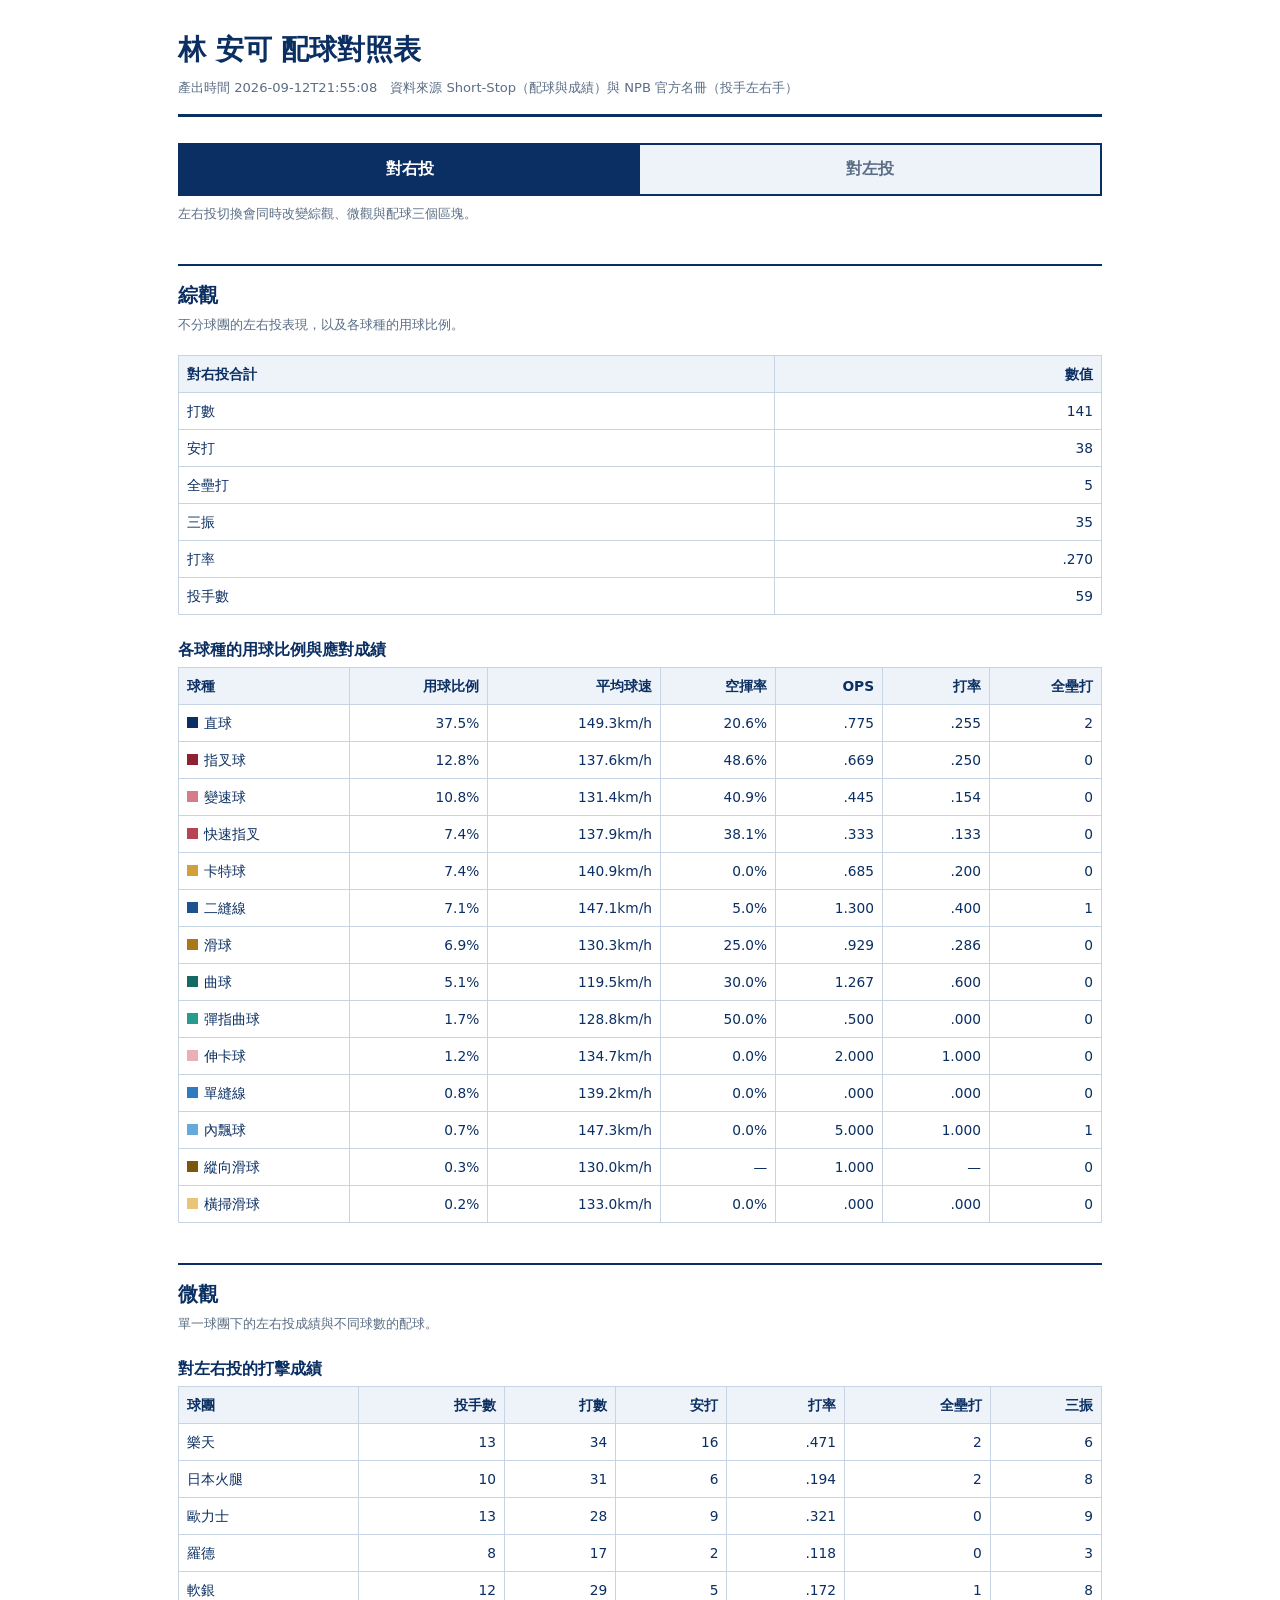
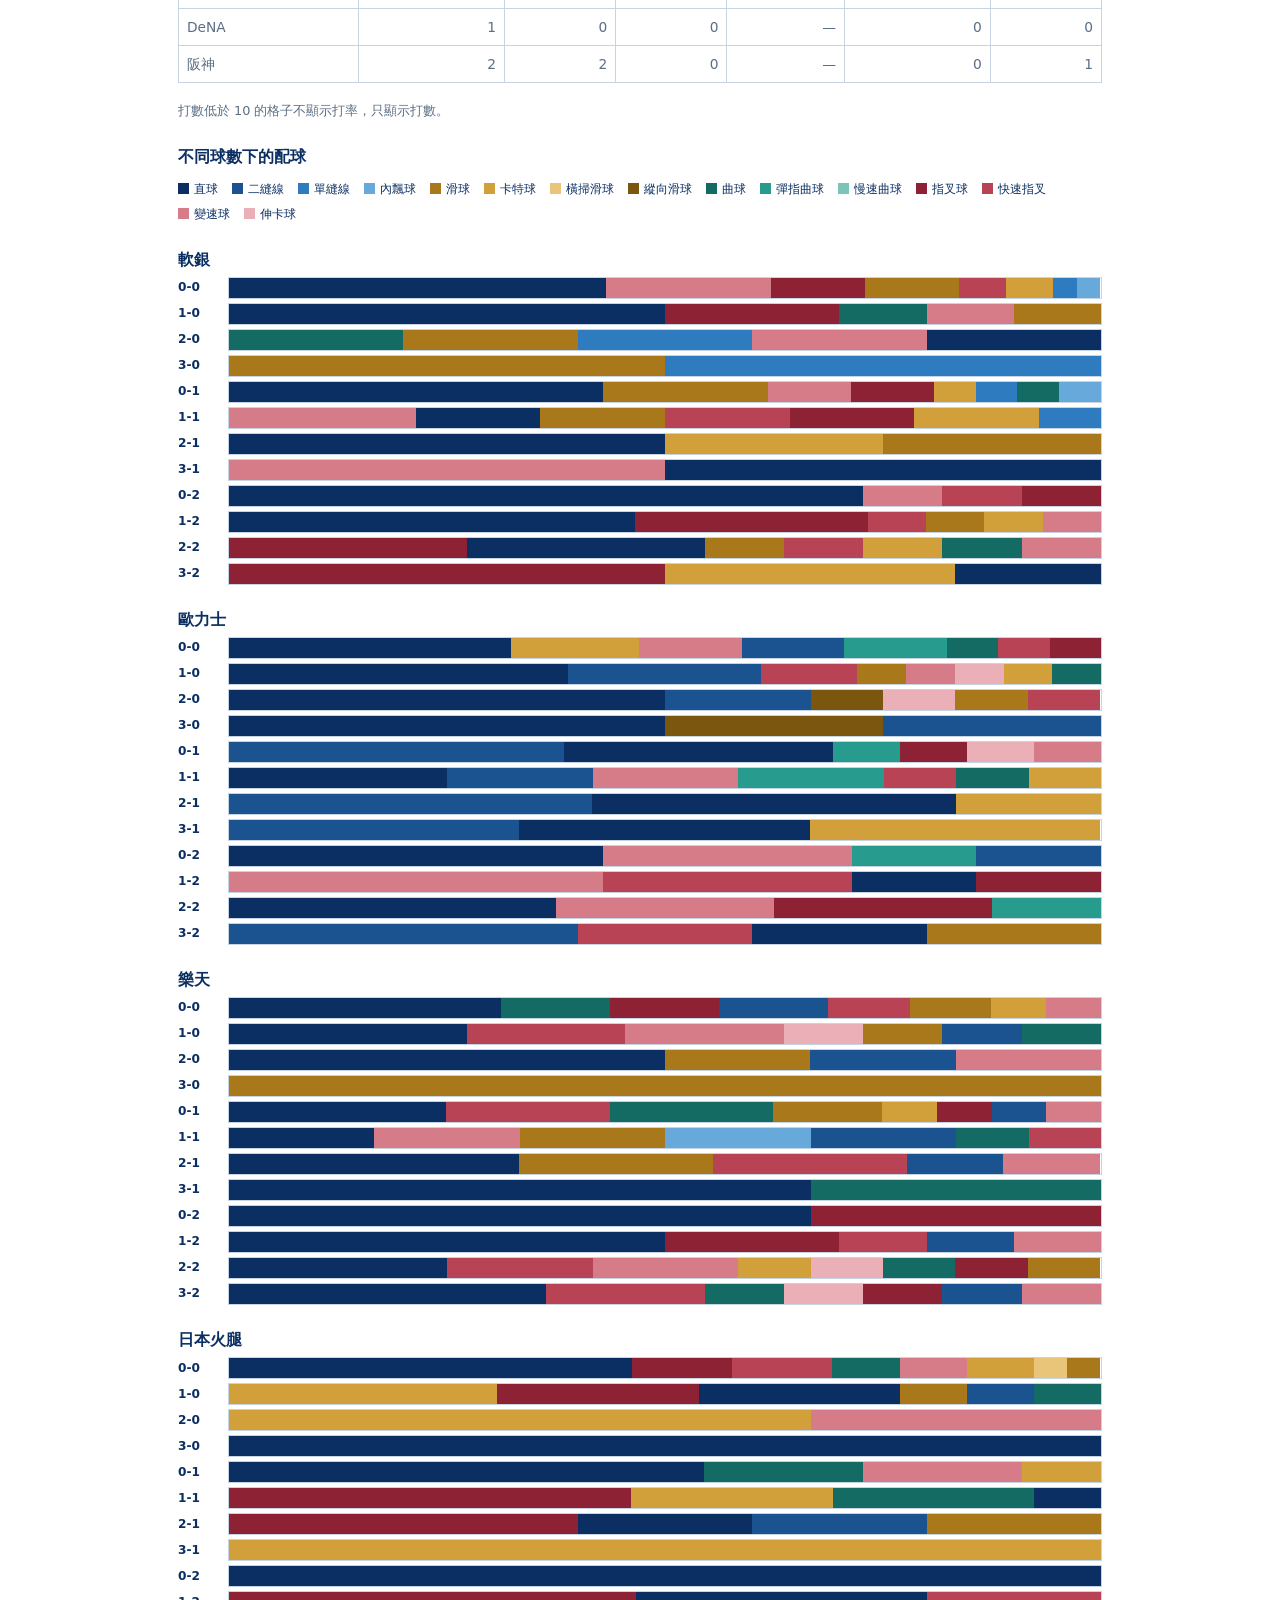
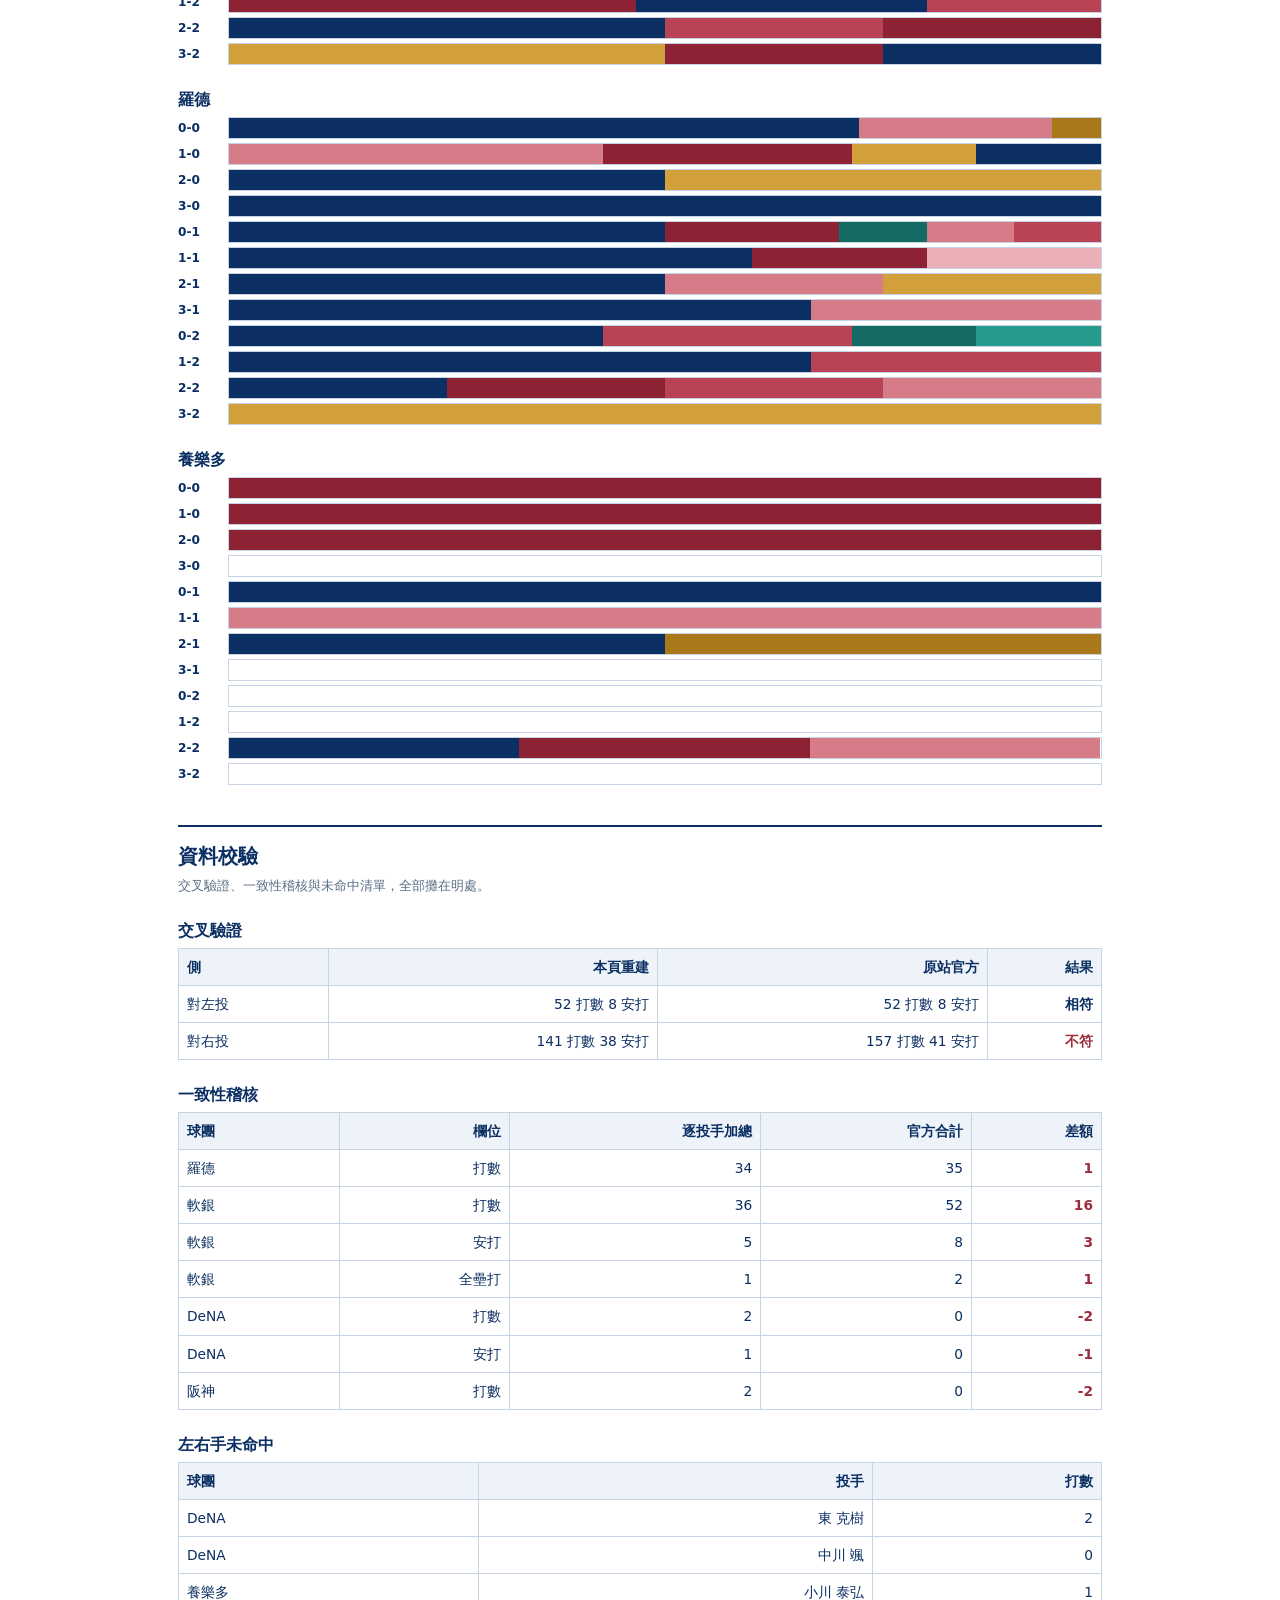
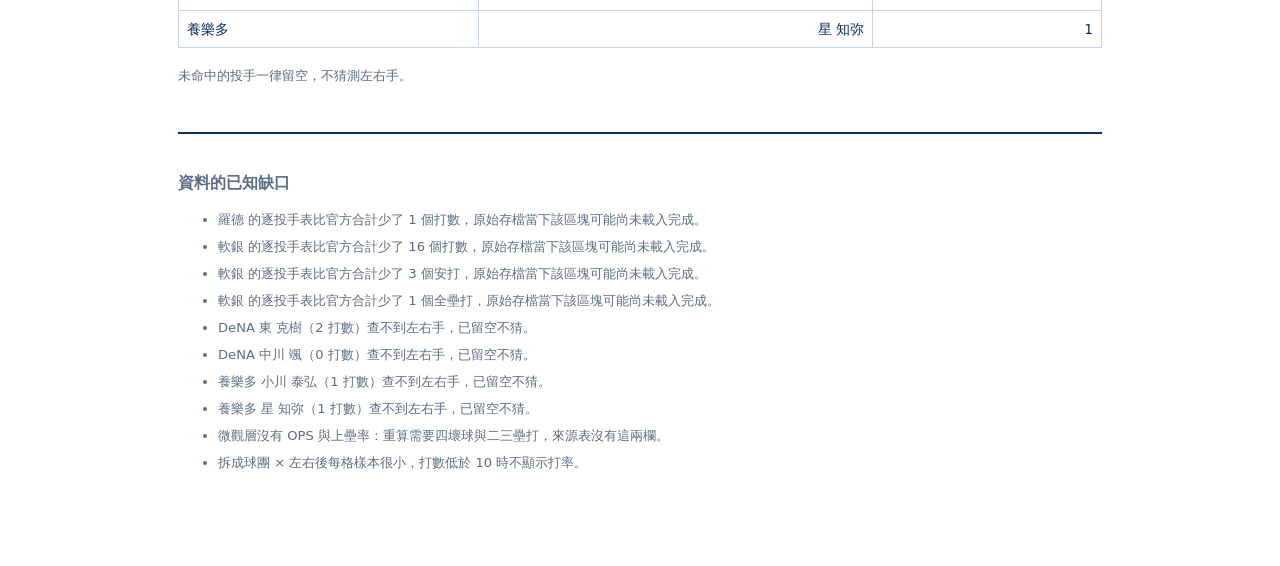
==== commit 604ec613: "docs(T6): 完整驗收通過並補齊驗收、決策與成本紀錄 - ACCEPTANCE.md：V01–V19 逐項結果與證據、耦合項的優先順序落實方式 - PROGRESS.md：成本摘要表，合計 3 " ====
--- a/out/report.html
+++ b/out/report.html
@@ -92,7 +92,7 @@
 
 <script>
 // 常數定義
-const DATA = {"player": "林 安可", "generated_at": "2026-09-12T21:52:42", "min_ab": 10, "overview": {"R": {"ab": 141, "h": 38, "hr": 5, "so": 35, "pitchers": 59, "thin": false, "avg": ".270"}, "L": {"ab": 52, "h": 8, "hr": 2, "so": 18, "pitchers": 23, "thin": false, "avg": ".154"}}, "teams": {"楽天": {"R": {"ab": 34, "h": 16, "hr": 2, "so": 6, "pitchers": 13, "fallback": 0, "thin": false, "avg": ".471"}, "L": {"ab": 10, "h": 1, "hr": 0, "so": 3, "pitchers": 4, "fallback": 0, "thin": false, "avg": ".100"}}, "日本ハム": {"R": {"ab": 31, "h": 6, "hr": 2, "so": 8, "pitchers": 10, "fallback": 0, "thin": false, "avg": ".194"}, "L": {"ab": 12, "h": 3, "hr": 1, "so": 3, "pitchers": 6, "fallback": 0, "thin": false, "avg": ".250"}}, "オリックス": {"R": {"ab": 28, "h": 9, "hr": 0, "so": 9, "pitchers": 13, "fallback": 0, "thin": false, "avg": ".321"}, "L": {"ab": 6, "h": 2, "hr": 0, "so": 3, "pitchers": 3, "fallback": 0, "thin": true, "avg": null}}, "ロッテ": {"L": {"ab": 17, "h": 2, "hr": 1, "so": 5, "pitchers": 7, "fallback": 0, "thin": false, "avg": ".118"}, "R": {"ab": 17, "h": 2, "hr": 0, "so": 3, "pitchers": 8, "fallback": 0, "thin": false, "avg": ".118"}}, "ソフトバンク": {"R": {"ab": 29, "h": 5, "hr": 1, "so": 8, "pitchers": 12, "fallback": 0, "thin": false, "avg": ".172"}, "L": {"ab": 7, "h": 0, "hr": 0, "so": 4, "pitchers": 3, "fallback": 0, "thin": true, "avg": null}}, "DeNA": {"R": {"ab": 0, "h": 0, "hr": 0, "so": 0, "pitchers": 1, "fallback": 1, "thin": true, "avg": null}}, "阪神": {"R": {"ab": 2, "h": 0, "hr": 0, "so": 1, "pitchers": 2, "fallback": 2, "thin": true, "avg": null}}}, "unmatched": [{"team": "DeNA", "name": "東 克樹", "ab": 2}, {"team": "DeNA", "name": "中川 颯", "ab": 0}, {"team": "ヤクルト", "name": "小川 泰弘", "ab": 1}, {"team": "ヤクルト", "name": "星 知弥", "ab": 1}], "audit": [{"team": "ロッテ", "field": "ab", "parsed": 34, "official": 35, "diff": 1}, {"team": "ソフトバンク", "field": "ab", "parsed": 36, "official": 52, "diff": 16}, {"team": "ソフトバンク", "field": "h", "parsed": 5, "official": 8, "diff": 3}, {"team": "ソフトバンク", "field": "hr", "parsed": 1, "official": 2, "diff": 1}, {"team": "DeNA", "field": "ab", "parsed": 2, "official": 0, "diff": -2}, {"team": "DeNA", "field": "h", "parsed": 1, "official": 0, "diff": -1}, {"team": "阪神", "field": "ab", "parsed": 2, "official": 0, "diff": -2}], "cross": {"L": {"parsed_ab": 52, "parsed_h": 8, "official_ab": 52, "official_h": 8, "match": true}, "R": {"parsed_ab": 141, "parsed_h": 38, "official_ab": 157, "official_h": 41, "match": false}}, "mix": {"ソフトバンク": {"合計": [{"count": "0-0", "mix": {"ストレート": 44.2, "チェンジアップ": 16.3, "スライダー": 14.0, "フォーク": 9.3, "スプリット": 4.7, "カットボール": 4.7, "ワンシーム": 2.3, "シュート": 2.3, "カーブ": 2.3}}, {"count": "1-0", "mix": {"ストレート": 50.0, "スライダー": 16.7, "フォーク": 16.7, "カーブ": 8.3, "チェンジアップ": 8.3}}, {"count": "2-0", "mix": {"カーブ": 20.0, "スライダー": 20.0, "ワンシーム": 20.0, "チェンジアップ": 20.0, "ストレート": 20.0}}, {"count": "3-0", "mix": {"スライダー": 50.0, "ワンシーム": 50.0}}, {"count": "0-1", "mix": {"ストレート": 44.0, "スライダー": 20.0, "フォーク": 12.0, "チェンジアップ": 8.0, "カットボール": 4.0, "ワンシーム": 4.0, "カーブ": 4.0, "シュート": 4.0}}, {"count": "1-1", "mix": {"スライダー": 23.5, "ストレート": 17.6, "チェンジアップ": 17.6, "スプリット": 11.8, "フォーク": 11.8, "カットボール": 11.8, "ワンシーム": 5.9}}, {"count": "2-1", "mix": {"ストレート": 50.0, "カットボール": 33.3, "スライダー": 16.7}}, {"count": "3-1", "mix": {"チェンジアップ": 50.0, "ストレート": 50.0}}, {"count": "0-2", "mix": {"ストレート": 71.4, "フォーク": 14.3, "チェンジアップ": 7.1, "スプリット": 7.1}}, {"count": "1-2", "mix": {"ストレート": 47.1, "フォーク": 23.5, "スライダー": 11.8, "スプリット": 5.9, "カットボール": 5.9, "チェンジアップ": 5.9}}, {"count": "2-2", "mix": {"フォーク": 30.8, "ストレート": 30.8, "スライダー": 7.7, "スプリット": 7.7, "カットボール": 7.7, "カーブ": 7.7, "チェンジアップ": 7.7}}, {"count": "3-2", "mix": {"フォーク": 42.9, "カットボール": 28.6, "スライダー": 14.3, "ストレート": 14.3}}], "対右投手": [{"count": "0-0", "mix": {"ストレート": 43.2, "チェンジアップ": 18.9, "フォーク": 10.8, "スライダー": 10.8, "スプリット": 5.4, "カットボール": 5.4, "ワンシーム": 2.7, "シュート": 2.7}}, {"count": "1-0", "mix": {"ストレート": 50.0, "フォーク": 20.0, "カーブ": 10.0, "チェンジアップ": 10.0, "スライダー": 10.0}}, {"count": "2-0", "mix": {"カーブ": 20.0, "スライダー": 20.0, "ワンシーム": 20.0, "チェンジアップ": 20.0, "ストレート": 20.0}}, {"count": "3-0", "mix": {"スライダー": 50.0, "ワンシーム": 50.0}}, {"count": "0-1", "mix": {"ストレート": 42.9, "スライダー": 19.0, "チェンジアップ": 9.5, "フォーク": 9.5, "カットボール": 4.8, "ワンシーム": 4.8, "カーブ": 4.8, "シュート": 4.8}}, {"count": "1-1", "mix": {"チェンジアップ": 21.4, "ストレート": 14.3, "スライダー": 14.3, "スプリット": 14.3, "フォーク": 14.3, "カットボール": 14.3, "ワンシーム": 7.1}}, {"count": "2-1", "mix": {"ストレート": 50.0, "カットボール": 25.0, "スライダー": 25.0}}, {"count": "3-1", "mix": {"チェンジアップ": 50.0, "ストレート": 50.0}}, {"count": "0-2", "mix": {"ストレート": 72.7, "チェンジアップ": 9.1, "スプリット": 9.1, "フォーク": 9.1}}, {"count": "1-2", "mix": {"ストレート": 46.7, "フォーク": 26.7, "スプリット": 6.7, "スライダー": 6.7, "カットボール": 6.7, "チェンジアップ": 6.7}}, {"count": "2-2", "mix": {"フォーク": 27.3, "ストレート": 27.3, "スライダー": 9.1, "スプリット": 9.1, "カットボール": 9.1, "カーブ": 9.1, "チェンジアップ": 9.1}}, {"count": "3-2", "mix": {"フォーク": 50.0, "カットボール": 33.3, "ストレート": 16.7}}], "対左投手": [{"count": "0-0", "mix": {"ストレート": 50.0, "スライダー": 33.3, "カーブ": 16.7}}, {"count": "1-0", "mix": {"スライダー": 50.0, "ストレート": 50.0}}, {"count": "2-0", "mix": {}}, {"count": "3-0", "mix": {}}, {"count": "0-1", "mix": {"ストレート": 50.0, "スライダー": 25.0, "フォーク": 25.0}}, {"count": "1-1", "mix": {"スライダー": 66.7, "ストレート": 33.3}}, {"count": "2-1", "mix": {"カットボール": 50.0, "ストレート": 50.0}}, {"count": "3-1", "mix": {}}, {"count": "0-2", "mix": {"ストレート": 66.7, "フォーク": 33.3}}, {"count": "1-2", "mix": {"ストレート": 50.0, "スライダー": 50.0}}, {"count": "2-2", "mix": {"ストレート": 50.0, "フォーク": 50.0}}, {"count": "3-2", "mix": {"スライダー": 100.0}}]}, "オリックス": {"合計": [{"count": "0-0", "mix": {"ストレート": 30.0, "カットボール": 15.0, "チェンジアップ": 10.0, "ツーシーム": 10.0, "ナックルカーブ": 10.0, "スライダー": 7.5, "カーブ": 5.0, "スプリット": 5.0, "フォーク": 5.0, "スローカーブ": 2.5}}, {"count": "1-0", "mix": {"ストレート": 38.9, "ツーシーム": 22.2, "スプリット": 11.1, "スライダー": 5.6, "チェンジアップ": 5.6, "シンカー": 5.6, "カットボール": 5.6, "カーブ": 5.6}}, {"count": "2-0", "mix": {"ストレート": 50.0, "ツーシーム": 16.7, "縦スライダー": 8.3, "シンカー": 8.3, "スライダー": 8.3, "スプリット": 8.3}}, {"count": "3-0", "mix": {"ストレート": 50.0, "縦スライダー": 25.0, "ツーシーム": 25.0}}, {"count": "0-1", "mix": {"ストレート": 27.8, "ツーシーム": 27.8, "スライダー": 16.7, "カットボール": 5.6, "ナックルカーブ": 5.6, "フォーク": 5.6, "シンカー": 5.6, "チェンジアップ": 5.6}}, {"count": "1-1", "mix": {"ストレート": 35.7, "ツーシーム": 14.3, "チェンジアップ": 14.3, "ナックルカーブ": 14.3, "スプリット": 7.1, "カーブ": 7.1, "カットボール": 7.1}}, {"count": "2-1", "mix": {"ツーシーム": 41.7, "ストレート": 41.7, "カットボール": 16.7}}, {"count": "3-1", "mix": {"ツーシーム": 33.3, "ストレート": 33.3, "カットボール": 33.3}}, {"count": "0-2", "mix": {"ストレート": 27.3, "チェンジアップ": 18.2, "カットボール": 18.2, "ナックルカーブ": 9.1, "スライダー": 9.1, "フォーク": 9.1, "ツーシーム": 9.1}}, {"count": "1-2", "mix": {"ストレート": 30.0, "チェンジアップ": 30.0, "スプリット": 20.0, "スライダー": 10.0, "フォーク": 10.0}}, {"count": "2-2", "mix": {"ストレート": 40.0, "チェンジアップ": 20.0, "フォーク": 20.0, "スライダー": 10.0, "ナックルカーブ": 10.0}}, {"count": "3-2", "mix": {"ツーシーム": 33.3, "スライダー": 33.3, "スプリット": 16.7, "ストレート": 16.7}}], "対右投手": [{"count": "0-0", "mix": {"ストレート": 32.4, "カットボール": 14.7, "チェンジアップ": 11.8, "ツーシーム": 11.8, "ナックルカーブ": 11.8, "カーブ": 5.9, "スプリット": 5.9, "フォーク": 5.9}}, {"count": "1-0", "mix": {"ストレート": 38.9, "ツーシーム": 22.2, "スプリット": 11.1, "スライダー": 5.6, "チェンジアップ": 5.6, "シンカー": 5.6, "カットボール": 5.6, "カーブ": 5.6}}, {"count": "2-0", "mix": {"ストレート": 50.0, "ツーシーム": 16.7, "縦スライダー": 8.3, "シンカー": 8.3, "スライダー": 8.3, "スプリット": 8.3}}, {"count": "3-0", "mix": {"ストレート": 50.0, "縦スライダー": 25.0, "ツーシーム": 25.0}}, {"count": "0-1", "mix": {"ツーシーム": 38.5, "ストレート": 30.8, "ナックルカーブ": 7.7, "フォーク": 7.7, "シンカー": 7.7, "チェンジアップ": 7.7}}, {"count": "1-1", "mix": {"ストレート": 25.0, "ツーシーム": 16.7, "チェンジアップ": 16.7, "ナックルカーブ": 16.7, "スプリット": 8.3, "カーブ": 8.3, "カットボール": 8.3}}, {"count": "2-1", "mix": {"ツーシーム": 41.7, "ストレート": 41.7, "カットボール": 16.7}}, {"count": "3-1", "mix": {"ツーシーム": 33.3, "ストレート": 33.3, "カットボール": 33.3}}, {"count": "0-2", "mix": {"ストレート": 42.9, "チェンジアップ": 28.6, "ナックルカーブ": 14.3, "ツーシーム": 14.3}}, {"count": "1-2", "mix": {"チェンジアップ": 42.9, "スプリット": 28.6, "ストレート": 14.3, "フォーク": 14.3}}, {"count": "2-2", "mix": {"ストレート": 37.5, "チェンジアップ": 25.0, "フォーク": 25.0, "ナックルカーブ": 12.5}}, {"count": "3-2", "mix": {"ツーシーム": 40.0, "スプリット": 20.0, "ストレート": 20.0, "スライダー": 20.0}}], "対左投手": [{"count": "0-0", "mix": {"スライダー": 50.0, "ストレート": 16.7, "スローカーブ": 16.7, "カットボール": 16.7}}, {"count": "1-0", "mix": {}}, {"count": "2-0", "mix": {}}, {"count": "3-0", "mix": {}}, {"count": "0-1", "mix": {"スライダー": 60.0, "ストレート": 20.0, "カットボール": 20.0}}, {"count": "1-1", "mix": {"ストレート": 100.0}}, {"count": "2-1", "mix": {}}, {"count": "3-1", "mix": {}}, {"count": "0-2", "mix": {"カットボール": 50.0, "スライダー": 25.0, "フォーク": 25.0}}, {"count": "1-2", "mix": {"ストレート": 66.7, "スライダー": 33.3}}, {"count": "2-2", "mix": {"スライダー": 50.0, "ストレート": 50.0}}, {"count": "3-2", "mix": {"スライダー": 100.0}}]}, "楽天": {"合計": [{"count": "0-0", "mix": {"ストレート": 35.7, "カーブ": 11.9, "スライダー": 11.9, "カットボール": 9.5, "フォーク": 9.5, "ツーシーム": 9.5, "スプリット": 7.1, "チェンジアップ": 4.8}}, {"count": "1-0", "mix": {"ストレート": 26.7, "スライダー": 20.0, "スプリット": 13.3, "チェンジアップ": 13.3, "シンカー": 6.7, "ツーシーム": 6.7, "カットボール": 6.7, "カーブ": 6.7}}, {"count": "2-0", "mix": {"ストレート": 42.9, "スライダー": 14.3, "ツーシーム": 14.3, "チェンジアップ": 14.3, "カットボール": 14.3}}, {"count": "3-0", "mix": {"スライダー": 100.0}}, {"count": "0-1", "mix": {"ストレート": 30.0, "カーブ": 20.0, "スプリット": 15.0, "スライダー": 15.0, "カットボール": 5.0, "フォーク": 5.0, "ツーシーム": 5.0, "チェンジアップ": 5.0}}, {"count": "1-1", "mix": {"ストレート": 31.3, "チェンジアップ": 12.5, "スライダー": 12.5, "シュート": 12.5, "ツーシーム": 12.5, "カーブ": 6.3, "スプリット": 6.3, "カットボール": 6.3}}, {"count": "2-1", "mix": {"ストレート": 33.3, "スライダー": 25.0, "スプリット": 16.7, "ツーシーム": 8.3, "チェンジアップ": 8.3, "カットボール": 8.3}}, {"count": "3-1", "mix": {"ストレート": 66.7, "カーブ": 33.3}}, {"count": "0-2", "mix": {"ストレート": 57.1, "フォーク": 28.6, "スライダー": 14.3}}, {"count": "1-2", "mix": {"ストレート": 50.0, "フォーク": 16.7, "スプリット": 8.3, "スライダー": 8.3, "ツーシーム": 8.3, "チェンジアップ": 8.3}}, {"count": "2-2", "mix": {"ストレート": 26.7, "スライダー": 20.0, "スプリット": 13.3, "チェンジアップ": 13.3, "カットボール": 6.7, "シンカー": 6.7, "カーブ": 6.7, "フォーク": 6.7}}, {"count": "3-2", "mix": {"ストレート": 36.4, "スプリット": 18.2, "カーブ": 9.1, "シンカー": 9.1, "フォーク": 9.1, "ツーシーム": 9.1, "チェンジアップ": 9.1}}], "対右投手": [{"count": "0-0", "mix": {"ストレート": 31.3, "カーブ": 12.5, "フォーク": 12.5, "ツーシーム": 12.5, "スプリット": 9.4, "スライダー": 9.4, "カットボール": 6.3, "チェンジアップ": 6.3}}, {"count": "1-0", "mix": {"ストレート": 27.3, "スプリット": 18.2, "チェンジアップ": 18.2, "シンカー": 9.1, "スライダー": 9.1, "ツーシーム": 9.1, "カーブ": 9.1}}, {"count": "2-0", "mix": {"ストレート": 50.0, "スライダー": 16.7, "ツーシーム": 16.7, "チェンジアップ": 16.7}}, {"count": "3-0", "mix": {"スライダー": 100.0}}, {"count": "0-1", "mix": {"ストレート": 25.0, "スプリット": 18.8, "カーブ": 18.8, "スライダー": 12.5, "カットボール": 6.3, "フォーク": 6.3, "ツーシーム": 6.3, "チェンジアップ": 6.3}}, {"count": "1-1", "mix": {"ストレート": 16.7, "チェンジアップ": 16.7, "スライダー": 16.7, "シュート": 16.7, "ツーシーム": 16.7, "カーブ": 8.3, "スプリット": 8.3}}, {"count": "2-1", "mix": {"ストレート": 33.3, "スライダー": 22.2, "スプリット": 22.2, "ツーシーム": 11.1, "チェンジアップ": 11.1}}, {"count": "3-1", "mix": {"ストレート": 66.7, "カーブ": 33.3}}, {"count": "0-2", "mix": {"ストレート": 66.7, "フォーク": 33.3}}, {"count": "1-2", "mix": {"ストレート": 50.0, "フォーク": 20.0, "スプリット": 10.0, "ツーシーム": 10.0, "チェンジアップ": 10.0}}, {"count": "2-2", "mix": {"ストレート": 25.0, "スプリット": 16.7, "チェンジアップ": 16.7, "カットボール": 8.3, "シンカー": 8.3, "カーブ": 8.3, "フォーク": 8.3, "スライダー": 8.3}}, {"count": "3-2", "mix": {"ストレート": 36.4, "スプリット": 18.2, "カーブ": 9.1, "シンカー": 9.1, "フォーク": 9.1, "ツーシーム": 9.1, "チェンジアップ": 9.1}}], "対左投手": [{"count": "0-0", "mix": {"ストレート": 50.0, "カットボール": 20.0, "スライダー": 20.0, "カーブ": 10.0}}, {"count": "1-0", "mix": {"スライダー": 50.0, "カットボール": 25.0, "ストレート": 25.0}}, {"count": "2-0", "mix": {"カットボール": 100.0}}, {"count": "3-0", "mix": {}}, {"count": "0-1", "mix": {"ストレート": 50.0, "カーブ": 25.0, "スライダー": 25.0}}, {"count": "1-1", "mix": {"ストレート": 75.0, "カットボール": 25.0}}, {"count": "2-1", "mix": {"スライダー": 33.3, "カットボール": 33.3, "ストレート": 33.3}}, {"count": "3-1", "mix": {}}, {"count": "0-2", "mix": {"スライダー": 100.0}}, {"count": "1-2", "mix": {"ストレート": 50.0, "スライダー": 50.0}}, {"count": "2-2", "mix": {"スライダー": 66.7, "ストレート": 33.3}}, {"count": "3-2", "mix": {}}]}, "日本ハム": {"合計": [{"count": "0-0", "mix": {"ストレート": 40.5, "カットボール": 18.9, "フォーク": 10.8, "スプリット": 8.1, "チェンジアップ": 8.1, "カーブ": 5.4, "スライダー": 5.4, "スイーパー": 2.7}}, {"count": "1-0", "mix": {"ストレート": 25.0, "カットボール": 25.0, "フォーク": 18.8, "スライダー": 12.5, "ツーシーム": 6.3, "チェンジアップ": 6.3, "カーブ": 6.3}}, {"count": "2-0", "mix": {"カットボール": 66.7, "チェンジアップ": 33.3}}, {"count": "3-0", "mix": {"ストレート": 100.0}}, {"count": "0-1", "mix": {"ストレート": 41.2, "スライダー": 23.5, "カーブ": 11.8, "チェンジアップ": 11.8, "カットボール": 5.9, "フォーク": 5.9}}, {"count": "1-1", "mix": {"フォーク": 35.3, "カットボール": 23.5, "カーブ": 17.6, "ストレート": 11.8, "ツーシーム": 5.9, "スライダー": 5.9}}, {"count": "2-1", "mix": {"カットボール": 25.0, "ストレート": 25.0, "フォーク": 25.0, "ツーシーム": 12.5, "スライダー": 12.5}}, {"count": "3-1", "mix": {"カットボール": 100.0}}, {"count": "0-2", "mix": {"ストレート": 50.0, "スライダー": 25.0, "フォーク": 25.0}}, {"count": "1-2", "mix": {"フォーク": 38.9, "ストレート": 38.9, "スプリット": 22.2}}, {"count": "2-2", "mix": {"ストレート": 40.0, "フォーク": 20.0, "カットボール": 10.0, "チェンジアップ": 10.0, "スライダー": 10.0, "スプリット": 10.0}}, {"count": "3-2", "mix": {"カットボール": 60.0, "フォーク": 20.0, "ストレート": 20.0}}], "対右投手": [{"count": "0-0", "mix": {"ストレート": 46.2, "フォーク": 11.5, "スプリット": 11.5, "カーブ": 7.7, "チェンジアップ": 7.7, "カットボール": 7.7, "スイーパー": 3.8, "スライダー": 3.8}}, {"count": "1-0", "mix": {"カットボール": 30.8, "フォーク": 23.1, "ストレート": 23.1, "スライダー": 7.7, "ツーシーム": 7.7, "カーブ": 7.7}}, {"count": "2-0", "mix": {"カットボール": 66.7, "チェンジアップ": 33.3}}, {"count": "3-0", "mix": {"ストレート": 100.0}}, {"count": "0-1", "mix": {"ストレート": 54.5, "カーブ": 18.2, "チェンジアップ": 18.2, "カットボール": 9.1}}, {"count": "1-1", "mix": {"フォーク": 46.2, "カットボール": 23.1, "カーブ": 23.1, "ストレート": 7.7}}, {"count": "2-1", "mix": {"フォーク": 40.0, "ストレート": 20.0, "ツーシーム": 20.0, "スライダー": 20.0}}, {"count": "3-1", "mix": {"カットボール": 100.0}}, {"count": "0-2", "mix": {"ストレート": 100.0}}, {"count": "1-2", "mix": {"フォーク": 46.7, "ストレート": 33.3, "スプリット": 20.0}}, {"count": "2-2", "mix": {"ストレート": 50.0, "スプリット": 25.0, "フォーク": 25.0}}, {"count": "3-2", "mix": {"カットボール": 50.0, "フォーク": 25.0, "ストレート": 25.0}}], "対左投手": [{"count": "0-0", "mix": {"カットボール": 45.5, "ストレート": 27.3, "スライダー": 9.1, "フォーク": 9.1, "チェンジアップ": 9.1}}, {"count": "1-0", "mix": {"ストレート": 33.3, "スライダー": 33.3, "チェンジアップ": 33.3}}, {"count": "2-0", "mix": {}}, {"count": "3-0", "mix": {}}, {"count": "0-1", "mix": {"スライダー": 66.7, "フォーク": 16.7, "ストレート": 16.7}}, {"count": "1-1", "mix": {"ツーシーム": 25.0, "カットボール": 25.0, "スライダー": 25.0, "ストレート": 25.0}}, {"count": "2-1", "mix": {"カットボール": 66.7, "ストレート": 33.3}}, {"count": "3-1", "mix": {}}, {"count": "0-2", "mix": {"スライダー": 50.0, "フォーク": 50.0}}, {"count": "1-2", "mix": {"ストレート": 66.7, "スプリット": 33.3}}, {"count": "2-2", "mix": {"ストレート": 33.3, "カットボール": 16.7, "フォーク": 16.7, "チェンジアップ": 16.7, "スライダー": 16.7}}, {"count": "3-2", "mix": {"カットボール": 100.0}}]}, "ロッテ": {"合計": [{"count": "0-0", "mix": {"ストレート": 66.7, "チェンジアップ": 14.8, "スライダー": 11.1, "カーブ": 7.4}}, {"count": "1-0", "mix": {"チェンジアップ": 27.3, "ストレート": 27.3, "カットボール": 27.3, "フォーク": 18.2}}, {"count": "2-0", "mix": {"カットボール": 66.7, "ストレート": 33.3}}, {"count": "3-0", "mix": {"ストレート": 100.0}}, {"count": "0-1", "mix": {"ストレート": 40.0, "フォーク": 20.0, "スライダー": 13.3, "カーブ": 6.7, "チェンジアップ": 6.7, "スプリット": 6.7, "ナックルカーブ": 6.7}}, {"count": "1-1", "mix": {"ストレート": 62.5, "フォーク": 12.5, "カーブ": 12.5, "シンカー": 12.5}}, {"count": "2-1", "mix": {"ストレート": 66.7, "チェンジアップ": 16.7, "カットボール": 16.7}}, {"count": "3-1", "mix": {"ストレート": 66.7, "チェンジアップ": 33.3}}, {"count": "0-2", "mix": {"ストレート": 33.3, "スプリット": 22.2, "フォーク": 11.1, "カーブ": 11.1, "スライダー": 11.1, "ナックルカーブ": 11.1}}, {"count": "1-2", "mix": {"ストレート": 50.0, "カットボール": 16.7, "スプリット": 16.7, "スライダー": 16.7}}, {"count": "2-2", "mix": {"ストレート": 20.0, "フォーク": 20.0, "スプリット": 20.0, "チェンジアップ": 20.0, "スライダー": 20.0}}, {"count": "3-2", "mix": {"カットボール": 100.0}}], "対右投手": [{"count": "0-0", "mix": {"ストレート": 72.2, "チェンジアップ": 22.2, "スライダー": 5.6}}, {"count": "1-0", "mix": {"チェンジアップ": 42.9, "フォーク": 28.6, "カットボール": 14.3, "ストレート": 14.3}}, {"count": "2-0", "mix": {"ストレート": 50.0, "カットボール": 50.0}}, {"count": "3-0", "mix": {"ストレート": 100.0}}, {"count": "0-1", "mix": {"ストレート": 50.0, "フォーク": 20.0, "カーブ": 10.0, "チェンジアップ": 10.0, "スプリット": 10.0}}, {"count": "1-1", "mix": {"ストレート": 60.0, "フォーク": 20.0, "シンカー": 20.0}}, {"count": "2-1", "mix": {"ストレート": 50.0, "チェンジアップ": 25.0, "カットボール": 25.0}}, {"count": "3-1", "mix": {"ストレート": 66.7, "チェンジアップ": 33.3}}, {"count": "0-2", "mix": {"ストレート": 42.9, "スプリット": 28.6, "カーブ": 14.3, "ナックルカーブ": 14.3}}, {"count": "1-2", "mix": {"ストレート": 66.7, "スプリット": 33.3}}, {"count": "2-2", "mix": {"ストレート": 25.0, "フォーク": 25.0, "スプリット": 25.0, "チェンジアップ": 25.0}}, {"count": "3-2", "mix": {"カットボール": 100.0}}], "対左投手": [{"count": "0-0", "mix": {"ストレート": 55.6, "スライダー": 22.2, "カーブ": 22.2}}, {"count": "1-0", "mix": {"ストレート": 50.0, "カットボール": 50.0}}, {"count": "2-0", "mix": {"カットボール": 100.0}}, {"count": "3-0", "mix": {}}, {"count": "0-1", "mix": {"スライダー": 40.0, "フォーク": 20.0, "ストレート": 20.0, "ナックルカーブ": 20.0}}, {"count": "1-1", "mix": {"ストレート": 66.7, "カーブ": 33.3}}, {"count": "2-1", "mix": {"ストレート": 100.0}}, {"count": "3-1", "mix": {}}, {"count": "0-2", "mix": {"フォーク": 50.0, "スライダー": 50.0}}, {"count": "1-2", "mix": {"ストレート": 33.3, "カットボール": 33.3, "スライダー": 33.3}}, {"count": "2-2", "mix": {"スライダー": 100.0}}, {"count": "3-2", "mix": {}}]}, "ヤクルト": {"合計": [{"count": "0-0", "mix": {"フォーク": 100.0}}, {"count": "1-0", "mix": {"フォーク": 100.0}}, {"count": "2-0", "mix": {"フォーク": 100.0}}, {"count": "3-0", "mix": {}}, {"count": "0-1", "mix": {"ストレート": 100.0}}, {"count": "1-1", "mix": {"チェンジアップ": 100.0}}, {"count": "2-1", "mix": {"ストレート": 50.0, "スライダー": 50.0}}, {"count": "3-1", "mix": {}}, {"count": "0-2", "mix": {}}, {"count": "1-2", "mix": {}}, {"count": "2-2", "mix": {"ストレート": 33.3, "フォーク": 33.3, "チェンジアップ": 33.3}}, {"count": "3-2", "mix": {}}], "対右投手": [{"count": "0-0", "mix": {"フォーク": 100.0}}, {"count": "1-0", "mix": {"フォーク": 100.0}}, {"count": "2-0", "mix": {"フォーク": 100.0}}, {"count": "3-0", "mix": {}}, {"count": "0-1", "mix": {"ストレート": 100.0}}, {"count": "1-1", "mix": {"チェンジアップ": 100.0}}, {"count": "2-1", "mix": {"ストレート": 50.0, "スライダー": 50.0}}, {"count": "3-1", "mix": {}}, {"count": "0-2", "mix": {}}, {"count": "1-2", "mix": {}}, {"count": "2-2", "mix": {"ストレート": 33.3, "フォーク": 33.3, "チェンジアップ": 33.3}}, {"count": "3-2", "mix": {}}]}}, "pitch": {"対左投手": [{"pitch": "ストレート", "share": "38.0%", "speed": "146.4km/h", "whiff": "12.1%", "ops": ".428", "avg": ".111", "hr": "1"}, {"pitch": "スライダー", "share": "32.6%", "speed": "129.1km/h", "whiff": "57.6%", "ops": ".358", "avg": ".158", "hr": "0"}, {"pitch": "カットボール", "share": "14.7%", "speed": "135.8km/h", "whiff": "27.3%", "ops": ".400", "avg": ".200", "hr": "0"}, {"pitch": "フォーク", "share": "6.0%", "speed": "133.6km/h", "whiff": "71.4%", "ops": ".000", "avg": ".000", "hr": "0"}, {"pitch": "カーブ", "share": "4.9%", "speed": "122.2km/h", "whiff": "50.0%", "ops": "—", "avg": "—", "hr": "0"}, {"pitch": "チェンジアップ", "share": "1.6%", "speed": "121.0km/h", "whiff": "0.0%", "ops": "2.500", "avg": ".500", "hr": "1"}, {"pitch": "スローカーブ", "share": "0.5%", "speed": "90.0km/h", "whiff": "—", "ops": "—", "avg": "—", "hr": "0"}, {"pitch": "ツーシーム", "share": "0.5%", "speed": "140.0km/h", "whiff": "—", "ops": "—", "avg": "—", "hr": "0"}, {"pitch": "スプリット", "share": "0.5%", "speed": "134.0km/h", "whiff": "0.0%", "ops": "—", "avg": "—", "hr": "0"}, {"pitch": "ナックルカーブ", "share": "0.5%", "speed": "113.0km/h", "whiff": "—", "ops": "—", "avg": "—", "hr": "0"}], "対右投手": [{"pitch": "ストレート", "share": "37.5%", "speed": "149.3km/h", "whiff": "20.6%", "ops": ".775", "avg": ".255", "hr": "2"}, {"pitch": "フォーク", "share": "12.8%", "speed": "137.6km/h", "whiff": "48.6%", "ops": ".669", "avg": ".250", "hr": "0"}, {"pitch": "チェンジアップ", "share": "10.8%", "speed": "131.4km/h", "whiff": "40.9%", "ops": ".445", "avg": ".154", "hr": "0"}, {"pitch": "スプリット", "share": "7.4%", "speed": "137.9km/h", "whiff": "38.1%", "ops": ".333", "avg": ".133", "hr": "0"}, {"pitch": "カットボール", "share": "7.4%", "speed": "140.9km/h", "whiff": "0.0%", "ops": ".685", "avg": ".200", "hr": "0"}, {"pitch": "ツーシーム", "share": "7.1%", "speed": "147.1km/h", "whiff": "5.0%", "ops": "1.300", "avg": ".400", "hr": "1"}, {"pitch": "スライダー", "share": "6.9%", "speed": "130.3km/h", "whiff": "25.0%", "ops": ".929", "avg": ".286", "hr": "0"}, {"pitch": "カーブ", "share": "5.1%", "speed": "119.5km/h", "whiff": "30.0%", "ops": "1.267", "avg": ".600", "hr": "0"}, {"pitch": "ナックルカーブ", "share": "1.7%", "speed": "128.8km/h", "whiff": "50.0%", "ops": ".500", "avg": ".000", "hr": "0"}, {"pitch": "シンカー", "share": "1.2%", "speed": "134.7km/h", "whiff": "0.0%", "ops": "2.000", "avg": "1.000", "hr": "0"}, {"pitch": "ワンシーム", "share": "0.8%", "speed": "139.2km/h", "whiff": "0.0%", "ops": ".000", "avg": ".000", "hr": "0"}, {"pitch": "シュート", "share": "0.7%", "speed": "147.3km/h", "whiff": "0.0%", "ops": "5.000", "avg": "1.000", "hr": "1"}, {"pitch": "縦スライダー", "share": "0.3%", "speed": "130.0km/h", "whiff": "—", "ops": "1.000", "avg": "—", "hr": "0"}, {"pitch": "スイーパー", "share": "0.2%", "speed": "133.0km/h", "whiff": "0.0%", "ops": ".000", "avg": ".000", "hr": "0"}]}, "pitch_meta": {"order": ["ストレート", "ツーシーム", "ワンシーム", "シュート", "スライダー", "カットボール", "スイーパー", "縦スライダー", "カーブ", "ナックルカーブ", "スローカーブ", "フォーク", "スプリット", "チェンジアップ", "シンカー"], "colors": {"ストレート": "#0B2F62", "ツーシーム": "#1B5391", "ワンシーム": "#2E7CBF", "シュート": "#66A9DA", "スライダー": "#A8781A", "カットボール": "#D2A03A", "スイーパー": "#E8C578", "縦スライダー": "#7A560E", "カーブ": "#146B63", "ナックルカーブ": "#279B8E", "スローカーブ": "#7BC4BA", "フォーク": "#8C2233", "スプリット": "#B84354", "チェンジアップ": "#D67C88", "シンカー": "#EBB0B7"}, "zh": {"ストレート": "直球", "ツーシーム": "二縫線", "ワンシーム": "單縫線", "シュート": "內飄球", "スライダー": "滑球", "カットボール": "卡特球", "スイーパー": "橫掃滑球", "縦スライダー": "縱向滑球", "カーブ": "曲球", "ナックルカーブ": "彈指曲球", "スローカーブ": "慢速曲球", "フォーク": "指叉球", "スプリット": "快速指叉", "チェンジアップ": "變速球", "シンカー": "伸卡球"}}, "team_meta": {"楽天": {"zh": "樂天", "npb_code": "e"}, "日本ハム": {"zh": "日本火腿", "npb_code": "f"}, "オリックス": {"zh": "歐力士", "npb_code": "b"}, "ロッテ": {"zh": "羅德", "npb_code": "m"}, "ソフトバンク": {"zh": "軟銀", "npb_code": "h"}, "西武": {"zh": "西武", "npb_code": "l"}, "ヤクルト": {"zh": "養樂多", "npb_code": "s"}, "DeNA": {"zh": "DeNA", "npb_code": "db"}, "阪神": {"zh": "阪神", "npb_code": "t"}, "巨人": {"zh": "巨人", "npb_code": "g"}, "中日": {"zh": "中日", "npb_code": "d"}, "広島": {"zh": "廣島", "npb_code": "c"}}, "errors": []}
+const DATA = {"player": "林 安可", "generated_at": "2026-09-12T21:55:08", "min_ab": 10, "overview": {"R": {"ab": 141, "h": 38, "hr": 5, "so": 35, "pitchers": 59, "thin": false, "avg": ".270"}, "L": {"ab": 52, "h": 8, "hr": 2, "so": 18, "pitchers": 23, "thin": false, "avg": ".154"}}, "teams": {"楽天": {"R": {"ab": 34, "h": 16, "hr": 2, "so": 6, "pitchers": 13, "fallback": 0, "thin": false, "avg": ".471"}, "L": {"ab": 10, "h": 1, "hr": 0, "so": 3, "pitchers": 4, "fallback": 0, "thin": false, "avg": ".100"}}, "日本ハム": {"R": {"ab": 31, "h": 6, "hr": 2, "so": 8, "pitchers": 10, "fallback": 0, "thin": false, "avg": ".194"}, "L": {"ab": 12, "h": 3, "hr": 1, "so": 3, "pitchers": 6, "fallback": 0, "thin": false, "avg": ".250"}}, "オリックス": {"R": {"ab": 28, "h": 9, "hr": 0, "so": 9, "pitchers": 13, "fallback": 0, "thin": false, "avg": ".321"}, "L": {"ab": 6, "h": 2, "hr": 0, "so": 3, "pitchers": 3, "fallback": 0, "thin": true, "avg": null}}, "ロッテ": {"L": {"ab": 17, "h": 2, "hr": 1, "so": 5, "pitchers": 7, "fallback": 0, "thin": false, "avg": ".118"}, "R": {"ab": 17, "h": 2, "hr": 0, "so": 3, "pitchers": 8, "fallback": 0, "thin": false, "avg": ".118"}}, "ソフトバンク": {"R": {"ab": 29, "h": 5, "hr": 1, "so": 8, "pitchers": 12, "fallback": 0, "thin": false, "avg": ".172"}, "L": {"ab": 7, "h": 0, "hr": 0, "so": 4, "pitchers": 3, "fallback": 0, "thin": true, "avg": null}}, "DeNA": {"R": {"ab": 0, "h": 0, "hr": 0, "so": 0, "pitchers": 1, "fallback": 1, "thin": true, "avg": null}}, "阪神": {"R": {"ab": 2, "h": 0, "hr": 0, "so": 1, "pitchers": 2, "fallback": 2, "thin": true, "avg": null}}}, "unmatched": [{"team": "DeNA", "name": "東 克樹", "ab": 2}, {"team": "DeNA", "name": "中川 颯", "ab": 0}, {"team": "ヤクルト", "name": "小川 泰弘", "ab": 1}, {"team": "ヤクルト", "name": "星 知弥", "ab": 1}], "audit": [{"team": "ロッテ", "field": "ab", "parsed": 34, "official": 35, "diff": 1}, {"team": "ソフトバンク", "field": "ab", "parsed": 36, "official": 52, "diff": 16}, {"team": "ソフトバンク", "field": "h", "parsed": 5, "official": 8, "diff": 3}, {"team": "ソフトバンク", "field": "hr", "parsed": 1, "official": 2, "diff": 1}, {"team": "DeNA", "field": "ab", "parsed": 2, "official": 0, "diff": -2}, {"team": "DeNA", "field": "h", "parsed": 1, "official": 0, "diff": -1}, {"team": "阪神", "field": "ab", "parsed": 2, "official": 0, "diff": -2}], "cross": {"L": {"parsed_ab": 52, "parsed_h": 8, "official_ab": 52, "official_h": 8, "match": true}, "R": {"parsed_ab": 141, "parsed_h": 38, "official_ab": 157, "official_h": 41, "match": false}}, "mix": {"ソフトバンク": {"合計": [{"count": "0-0", "mix": {"ストレート": 44.2, "チェンジアップ": 16.3, "スライダー": 14.0, "フォーク": 9.3, "スプリット": 4.7, "カットボール": 4.7, "ワンシーム": 2.3, "シュート": 2.3, "カーブ": 2.3}}, {"count": "1-0", "mix": {"ストレート": 50.0, "スライダー": 16.7, "フォーク": 16.7, "カーブ": 8.3, "チェンジアップ": 8.3}}, {"count": "2-0", "mix": {"カーブ": 20.0, "スライダー": 20.0, "ワンシーム": 20.0, "チェンジアップ": 20.0, "ストレート": 20.0}}, {"count": "3-0", "mix": {"スライダー": 50.0, "ワンシーム": 50.0}}, {"count": "0-1", "mix": {"ストレート": 44.0, "スライダー": 20.0, "フォーク": 12.0, "チェンジアップ": 8.0, "カットボール": 4.0, "ワンシーム": 4.0, "カーブ": 4.0, "シュート": 4.0}}, {"count": "1-1", "mix": {"スライダー": 23.5, "ストレート": 17.6, "チェンジアップ": 17.6, "スプリット": 11.8, "フォーク": 11.8, "カットボール": 11.8, "ワンシーム": 5.9}}, {"count": "2-1", "mix": {"ストレート": 50.0, "カットボール": 33.3, "スライダー": 16.7}}, {"count": "3-1", "mix": {"チェンジアップ": 50.0, "ストレート": 50.0}}, {"count": "0-2", "mix": {"ストレート": 71.4, "フォーク": 14.3, "チェンジアップ": 7.1, "スプリット": 7.1}}, {"count": "1-2", "mix": {"ストレート": 47.1, "フォーク": 23.5, "スライダー": 11.8, "スプリット": 5.9, "カットボール": 5.9, "チェンジアップ": 5.9}}, {"count": "2-2", "mix": {"フォーク": 30.8, "ストレート": 30.8, "スライダー": 7.7, "スプリット": 7.7, "カットボール": 7.7, "カーブ": 7.7, "チェンジアップ": 7.7}}, {"count": "3-2", "mix": {"フォーク": 42.9, "カットボール": 28.6, "スライダー": 14.3, "ストレート": 14.3}}], "対右投手": [{"count": "0-0", "mix": {"ストレート": 43.2, "チェンジアップ": 18.9, "フォーク": 10.8, "スライダー": 10.8, "スプリット": 5.4, "カットボール": 5.4, "ワンシーム": 2.7, "シュート": 2.7}}, {"count": "1-0", "mix": {"ストレート": 50.0, "フォーク": 20.0, "カーブ": 10.0, "チェンジアップ": 10.0, "スライダー": 10.0}}, {"count": "2-0", "mix": {"カーブ": 20.0, "スライダー": 20.0, "ワンシーム": 20.0, "チェンジアップ": 20.0, "ストレート": 20.0}}, {"count": "3-0", "mix": {"スライダー": 50.0, "ワンシーム": 50.0}}, {"count": "0-1", "mix": {"ストレート": 42.9, "スライダー": 19.0, "チェンジアップ": 9.5, "フォーク": 9.5, "カットボール": 4.8, "ワンシーム": 4.8, "カーブ": 4.8, "シュート": 4.8}}, {"count": "1-1", "mix": {"チェンジアップ": 21.4, "ストレート": 14.3, "スライダー": 14.3, "スプリット": 14.3, "フォーク": 14.3, "カットボール": 14.3, "ワンシーム": 7.1}}, {"count": "2-1", "mix": {"ストレート": 50.0, "カットボール": 25.0, "スライダー": 25.0}}, {"count": "3-1", "mix": {"チェンジアップ": 50.0, "ストレート": 50.0}}, {"count": "0-2", "mix": {"ストレート": 72.7, "チェンジアップ": 9.1, "スプリット": 9.1, "フォーク": 9.1}}, {"count": "1-2", "mix": {"ストレート": 46.7, "フォーク": 26.7, "スプリット": 6.7, "スライダー": 6.7, "カットボール": 6.7, "チェンジアップ": 6.7}}, {"count": "2-2", "mix": {"フォーク": 27.3, "ストレート": 27.3, "スライダー": 9.1, "スプリット": 9.1, "カットボール": 9.1, "カーブ": 9.1, "チェンジアップ": 9.1}}, {"count": "3-2", "mix": {"フォーク": 50.0, "カットボール": 33.3, "ストレート": 16.7}}], "対左投手": [{"count": "0-0", "mix": {"ストレート": 50.0, "スライダー": 33.3, "カーブ": 16.7}}, {"count": "1-0", "mix": {"スライダー": 50.0, "ストレート": 50.0}}, {"count": "2-0", "mix": {}}, {"count": "3-0", "mix": {}}, {"count": "0-1", "mix": {"ストレート": 50.0, "スライダー": 25.0, "フォーク": 25.0}}, {"count": "1-1", "mix": {"スライダー": 66.7, "ストレート": 33.3}}, {"count": "2-1", "mix": {"カットボール": 50.0, "ストレート": 50.0}}, {"count": "3-1", "mix": {}}, {"count": "0-2", "mix": {"ストレート": 66.7, "フォーク": 33.3}}, {"count": "1-2", "mix": {"ストレート": 50.0, "スライダー": 50.0}}, {"count": "2-2", "mix": {"ストレート": 50.0, "フォーク": 50.0}}, {"count": "3-2", "mix": {"スライダー": 100.0}}]}, "オリックス": {"合計": [{"count": "0-0", "mix": {"ストレート": 30.0, "カットボール": 15.0, "チェンジアップ": 10.0, "ツーシーム": 10.0, "ナックルカーブ": 10.0, "スライダー": 7.5, "カーブ": 5.0, "スプリット": 5.0, "フォーク": 5.0, "スローカーブ": 2.5}}, {"count": "1-0", "mix": {"ストレート": 38.9, "ツーシーム": 22.2, "スプリット": 11.1, "スライダー": 5.6, "チェンジアップ": 5.6, "シンカー": 5.6, "カットボール": 5.6, "カーブ": 5.6}}, {"count": "2-0", "mix": {"ストレート": 50.0, "ツーシーム": 16.7, "縦スライダー": 8.3, "シンカー": 8.3, "スライダー": 8.3, "スプリット": 8.3}}, {"count": "3-0", "mix": {"ストレート": 50.0, "縦スライダー": 25.0, "ツーシーム": 25.0}}, {"count": "0-1", "mix": {"ストレート": 27.8, "ツーシーム": 27.8, "スライダー": 16.7, "カットボール": 5.6, "ナックルカーブ": 5.6, "フォーク": 5.6, "シンカー": 5.6, "チェンジアップ": 5.6}}, {"count": "1-1", "mix": {"ストレート": 35.7, "ツーシーム": 14.3, "チェンジアップ": 14.3, "ナックルカーブ": 14.3, "スプリット": 7.1, "カーブ": 7.1, "カットボール": 7.1}}, {"count": "2-1", "mix": {"ツーシーム": 41.7, "ストレート": 41.7, "カットボール": 16.7}}, {"count": "3-1", "mix": {"ツーシーム": 33.3, "ストレート": 33.3, "カットボール": 33.3}}, {"count": "0-2", "mix": {"ストレート": 27.3, "チェンジアップ": 18.2, "カットボール": 18.2, "ナックルカーブ": 9.1, "スライダー": 9.1, "フォーク": 9.1, "ツーシーム": 9.1}}, {"count": "1-2", "mix": {"ストレート": 30.0, "チェンジアップ": 30.0, "スプリット": 20.0, "スライダー": 10.0, "フォーク": 10.0}}, {"count": "2-2", "mix": {"ストレート": 40.0, "チェンジアップ": 20.0, "フォーク": 20.0, "スライダー": 10.0, "ナックルカーブ": 10.0}}, {"count": "3-2", "mix": {"ツーシーム": 33.3, "スライダー": 33.3, "スプリット": 16.7, "ストレート": 16.7}}], "対右投手": [{"count": "0-0", "mix": {"ストレート": 32.4, "カットボール": 14.7, "チェンジアップ": 11.8, "ツーシーム": 11.8, "ナックルカーブ": 11.8, "カーブ": 5.9, "スプリット": 5.9, "フォーク": 5.9}}, {"count": "1-0", "mix": {"ストレート": 38.9, "ツーシーム": 22.2, "スプリット": 11.1, "スライダー": 5.6, "チェンジアップ": 5.6, "シンカー": 5.6, "カットボール": 5.6, "カーブ": 5.6}}, {"count": "2-0", "mix": {"ストレート": 50.0, "ツーシーム": 16.7, "縦スライダー": 8.3, "シンカー": 8.3, "スライダー": 8.3, "スプリット": 8.3}}, {"count": "3-0", "mix": {"ストレート": 50.0, "縦スライダー": 25.0, "ツーシーム": 25.0}}, {"count": "0-1", "mix": {"ツーシーム": 38.5, "ストレート": 30.8, "ナックルカーブ": 7.7, "フォーク": 7.7, "シンカー": 7.7, "チェンジアップ": 7.7}}, {"count": "1-1", "mix": {"ストレート": 25.0, "ツーシーム": 16.7, "チェンジアップ": 16.7, "ナックルカーブ": 16.7, "スプリット": 8.3, "カーブ": 8.3, "カットボール": 8.3}}, {"count": "2-1", "mix": {"ツーシーム": 41.7, "ストレート": 41.7, "カットボール": 16.7}}, {"count": "3-1", "mix": {"ツーシーム": 33.3, "ストレート": 33.3, "カットボール": 33.3}}, {"count": "0-2", "mix": {"ストレート": 42.9, "チェンジアップ": 28.6, "ナックルカーブ": 14.3, "ツーシーム": 14.3}}, {"count": "1-2", "mix": {"チェンジアップ": 42.9, "スプリット": 28.6, "ストレート": 14.3, "フォーク": 14.3}}, {"count": "2-2", "mix": {"ストレート": 37.5, "チェンジアップ": 25.0, "フォーク": 25.0, "ナックルカーブ": 12.5}}, {"count": "3-2", "mix": {"ツーシーム": 40.0, "スプリット": 20.0, "ストレート": 20.0, "スライダー": 20.0}}], "対左投手": [{"count": "0-0", "mix": {"スライダー": 50.0, "ストレート": 16.7, "スローカーブ": 16.7, "カットボール": 16.7}}, {"count": "1-0", "mix": {}}, {"count": "2-0", "mix": {}}, {"count": "3-0", "mix": {}}, {"count": "0-1", "mix": {"スライダー": 60.0, "ストレート": 20.0, "カットボール": 20.0}}, {"count": "1-1", "mix": {"ストレート": 100.0}}, {"count": "2-1", "mix": {}}, {"count": "3-1", "mix": {}}, {"count": "0-2", "mix": {"カットボール": 50.0, "スライダー": 25.0, "フォーク": 25.0}}, {"count": "1-2", "mix": {"ストレート": 66.7, "スライダー": 33.3}}, {"count": "2-2", "mix": {"スライダー": 50.0, "ストレート": 50.0}}, {"count": "3-2", "mix": {"スライダー": 100.0}}]}, "楽天": {"合計": [{"count": "0-0", "mix": {"ストレート": 35.7, "カーブ": 11.9, "スライダー": 11.9, "カットボール": 9.5, "フォーク": 9.5, "ツーシーム": 9.5, "スプリット": 7.1, "チェンジアップ": 4.8}}, {"count": "1-0", "mix": {"ストレート": 26.7, "スライダー": 20.0, "スプリット": 13.3, "チェンジアップ": 13.3, "シンカー": 6.7, "ツーシーム": 6.7, "カットボール": 6.7, "カーブ": 6.7}}, {"count": "2-0", "mix": {"ストレート": 42.9, "スライダー": 14.3, "ツーシーム": 14.3, "チェンジアップ": 14.3, "カットボール": 14.3}}, {"count": "3-0", "mix": {"スライダー": 100.0}}, {"count": "0-1", "mix": {"ストレート": 30.0, "カーブ": 20.0, "スプリット": 15.0, "スライダー": 15.0, "カットボール": 5.0, "フォーク": 5.0, "ツーシーム": 5.0, "チェンジアップ": 5.0}}, {"count": "1-1", "mix": {"ストレート": 31.3, "チェンジアップ": 12.5, "スライダー": 12.5, "シュート": 12.5, "ツーシーム": 12.5, "カーブ": 6.3, "スプリット": 6.3, "カットボール": 6.3}}, {"count": "2-1", "mix": {"ストレート": 33.3, "スライダー": 25.0, "スプリット": 16.7, "ツーシーム": 8.3, "チェンジアップ": 8.3, "カットボール": 8.3}}, {"count": "3-1", "mix": {"ストレート": 66.7, "カーブ": 33.3}}, {"count": "0-2", "mix": {"ストレート": 57.1, "フォーク": 28.6, "スライダー": 14.3}}, {"count": "1-2", "mix": {"ストレート": 50.0, "フォーク": 16.7, "スプリット": 8.3, "スライダー": 8.3, "ツーシーム": 8.3, "チェンジアップ": 8.3}}, {"count": "2-2", "mix": {"ストレート": 26.7, "スライダー": 20.0, "スプリット": 13.3, "チェンジアップ": 13.3, "カットボール": 6.7, "シンカー": 6.7, "カーブ": 6.7, "フォーク": 6.7}}, {"count": "3-2", "mix": {"ストレート": 36.4, "スプリット": 18.2, "カーブ": 9.1, "シンカー": 9.1, "フォーク": 9.1, "ツーシーム": 9.1, "チェンジアップ": 9.1}}], "対右投手": [{"count": "0-0", "mix": {"ストレート": 31.3, "カーブ": 12.5, "フォーク": 12.5, "ツーシーム": 12.5, "スプリット": 9.4, "スライダー": 9.4, "カットボール": 6.3, "チェンジアップ": 6.3}}, {"count": "1-0", "mix": {"ストレート": 27.3, "スプリット": 18.2, "チェンジアップ": 18.2, "シンカー": 9.1, "スライダー": 9.1, "ツーシーム": 9.1, "カーブ": 9.1}}, {"count": "2-0", "mix": {"ストレート": 50.0, "スライダー": 16.7, "ツーシーム": 16.7, "チェンジアップ": 16.7}}, {"count": "3-0", "mix": {"スライダー": 100.0}}, {"count": "0-1", "mix": {"ストレート": 25.0, "スプリット": 18.8, "カーブ": 18.8, "スライダー": 12.5, "カットボール": 6.3, "フォーク": 6.3, "ツーシーム": 6.3, "チェンジアップ": 6.3}}, {"count": "1-1", "mix": {"ストレート": 16.7, "チェンジアップ": 16.7, "スライダー": 16.7, "シュート": 16.7, "ツーシーム": 16.7, "カーブ": 8.3, "スプリット": 8.3}}, {"count": "2-1", "mix": {"ストレート": 33.3, "スライダー": 22.2, "スプリット": 22.2, "ツーシーム": 11.1, "チェンジアップ": 11.1}}, {"count": "3-1", "mix": {"ストレート": 66.7, "カーブ": 33.3}}, {"count": "0-2", "mix": {"ストレート": 66.7, "フォーク": 33.3}}, {"count": "1-2", "mix": {"ストレート": 50.0, "フォーク": 20.0, "スプリット": 10.0, "ツーシーム": 10.0, "チェンジアップ": 10.0}}, {"count": "2-2", "mix": {"ストレート": 25.0, "スプリット": 16.7, "チェンジアップ": 16.7, "カットボール": 8.3, "シンカー": 8.3, "カーブ": 8.3, "フォーク": 8.3, "スライダー": 8.3}}, {"count": "3-2", "mix": {"ストレート": 36.4, "スプリット": 18.2, "カーブ": 9.1, "シンカー": 9.1, "フォーク": 9.1, "ツーシーム": 9.1, "チェンジアップ": 9.1}}], "対左投手": [{"count": "0-0", "mix": {"ストレート": 50.0, "カットボール": 20.0, "スライダー": 20.0, "カーブ": 10.0}}, {"count": "1-0", "mix": {"スライダー": 50.0, "カットボール": 25.0, "ストレート": 25.0}}, {"count": "2-0", "mix": {"カットボール": 100.0}}, {"count": "3-0", "mix": {}}, {"count": "0-1", "mix": {"ストレート": 50.0, "カーブ": 25.0, "スライダー": 25.0}}, {"count": "1-1", "mix": {"ストレート": 75.0, "カットボール": 25.0}}, {"count": "2-1", "mix": {"スライダー": 33.3, "カットボール": 33.3, "ストレート": 33.3}}, {"count": "3-1", "mix": {}}, {"count": "0-2", "mix": {"スライダー": 100.0}}, {"count": "1-2", "mix": {"ストレート": 50.0, "スライダー": 50.0}}, {"count": "2-2", "mix": {"スライダー": 66.7, "ストレート": 33.3}}, {"count": "3-2", "mix": {}}]}, "日本ハム": {"合計": [{"count": "0-0", "mix": {"ストレート": 40.5, "カットボール": 18.9, "フォーク": 10.8, "スプリット": 8.1, "チェンジアップ": 8.1, "カーブ": 5.4, "スライダー": 5.4, "スイーパー": 2.7}}, {"count": "1-0", "mix": {"ストレート": 25.0, "カットボール": 25.0, "フォーク": 18.8, "スライダー": 12.5, "ツーシーム": 6.3, "チェンジアップ": 6.3, "カーブ": 6.3}}, {"count": "2-0", "mix": {"カットボール": 66.7, "チェンジアップ": 33.3}}, {"count": "3-0", "mix": {"ストレート": 100.0}}, {"count": "0-1", "mix": {"ストレート": 41.2, "スライダー": 23.5, "カーブ": 11.8, "チェンジアップ": 11.8, "カットボール": 5.9, "フォーク": 5.9}}, {"count": "1-1", "mix": {"フォーク": 35.3, "カットボール": 23.5, "カーブ": 17.6, "ストレート": 11.8, "ツーシーム": 5.9, "スライダー": 5.9}}, {"count": "2-1", "mix": {"カットボール": 25.0, "ストレート": 25.0, "フォーク": 25.0, "ツーシーム": 12.5, "スライダー": 12.5}}, {"count": "3-1", "mix": {"カットボール": 100.0}}, {"count": "0-2", "mix": {"ストレート": 50.0, "スライダー": 25.0, "フォーク": 25.0}}, {"count": "1-2", "mix": {"フォーク": 38.9, "ストレート": 38.9, "スプリット": 22.2}}, {"count": "2-2", "mix": {"ストレート": 40.0, "フォーク": 20.0, "カットボール": 10.0, "チェンジアップ": 10.0, "スライダー": 10.0, "スプリット": 10.0}}, {"count": "3-2", "mix": {"カットボール": 60.0, "フォーク": 20.0, "ストレート": 20.0}}], "対右投手": [{"count": "0-0", "mix": {"ストレート": 46.2, "フォーク": 11.5, "スプリット": 11.5, "カーブ": 7.7, "チェンジアップ": 7.7, "カットボール": 7.7, "スイーパー": 3.8, "スライダー": 3.8}}, {"count": "1-0", "mix": {"カットボール": 30.8, "フォーク": 23.1, "ストレート": 23.1, "スライダー": 7.7, "ツーシーム": 7.7, "カーブ": 7.7}}, {"count": "2-0", "mix": {"カットボール": 66.7, "チェンジアップ": 33.3}}, {"count": "3-0", "mix": {"ストレート": 100.0}}, {"count": "0-1", "mix": {"ストレート": 54.5, "カーブ": 18.2, "チェンジアップ": 18.2, "カットボール": 9.1}}, {"count": "1-1", "mix": {"フォーク": 46.2, "カットボール": 23.1, "カーブ": 23.1, "ストレート": 7.7}}, {"count": "2-1", "mix": {"フォーク": 40.0, "ストレート": 20.0, "ツーシーム": 20.0, "スライダー": 20.0}}, {"count": "3-1", "mix": {"カットボール": 100.0}}, {"count": "0-2", "mix": {"ストレート": 100.0}}, {"count": "1-2", "mix": {"フォーク": 46.7, "ストレート": 33.3, "スプリット": 20.0}}, {"count": "2-2", "mix": {"ストレート": 50.0, "スプリット": 25.0, "フォーク": 25.0}}, {"count": "3-2", "mix": {"カットボール": 50.0, "フォーク": 25.0, "ストレート": 25.0}}], "対左投手": [{"count": "0-0", "mix": {"カットボール": 45.5, "ストレート": 27.3, "スライダー": 9.1, "フォーク": 9.1, "チェンジアップ": 9.1}}, {"count": "1-0", "mix": {"ストレート": 33.3, "スライダー": 33.3, "チェンジアップ": 33.3}}, {"count": "2-0", "mix": {}}, {"count": "3-0", "mix": {}}, {"count": "0-1", "mix": {"スライダー": 66.7, "フォーク": 16.7, "ストレート": 16.7}}, {"count": "1-1", "mix": {"ツーシーム": 25.0, "カットボール": 25.0, "スライダー": 25.0, "ストレート": 25.0}}, {"count": "2-1", "mix": {"カットボール": 66.7, "ストレート": 33.3}}, {"count": "3-1", "mix": {}}, {"count": "0-2", "mix": {"スライダー": 50.0, "フォーク": 50.0}}, {"count": "1-2", "mix": {"ストレート": 66.7, "スプリット": 33.3}}, {"count": "2-2", "mix": {"ストレート": 33.3, "カットボール": 16.7, "フォーク": 16.7, "チェンジアップ": 16.7, "スライダー": 16.7}}, {"count": "3-2", "mix": {"カットボール": 100.0}}]}, "ロッテ": {"合計": [{"count": "0-0", "mix": {"ストレート": 66.7, "チェンジアップ": 14.8, "スライダー": 11.1, "カーブ": 7.4}}, {"count": "1-0", "mix": {"チェンジアップ": 27.3, "ストレート": 27.3, "カットボール": 27.3, "フォーク": 18.2}}, {"count": "2-0", "mix": {"カットボール": 66.7, "ストレート": 33.3}}, {"count": "3-0", "mix": {"ストレート": 100.0}}, {"count": "0-1", "mix": {"ストレート": 40.0, "フォーク": 20.0, "スライダー": 13.3, "カーブ": 6.7, "チェンジアップ": 6.7, "スプリット": 6.7, "ナックルカーブ": 6.7}}, {"count": "1-1", "mix": {"ストレート": 62.5, "フォーク": 12.5, "カーブ": 12.5, "シンカー": 12.5}}, {"count": "2-1", "mix": {"ストレート": 66.7, "チェンジアップ": 16.7, "カットボール": 16.7}}, {"count": "3-1", "mix": {"ストレート": 66.7, "チェンジアップ": 33.3}}, {"count": "0-2", "mix": {"ストレート": 33.3, "スプリット": 22.2, "フォーク": 11.1, "カーブ": 11.1, "スライダー": 11.1, "ナックルカーブ": 11.1}}, {"count": "1-2", "mix": {"ストレート": 50.0, "カットボール": 16.7, "スプリット": 16.7, "スライダー": 16.7}}, {"count": "2-2", "mix": {"ストレート": 20.0, "フォーク": 20.0, "スプリット": 20.0, "チェンジアップ": 20.0, "スライダー": 20.0}}, {"count": "3-2", "mix": {"カットボール": 100.0}}], "対右投手": [{"count": "0-0", "mix": {"ストレート": 72.2, "チェンジアップ": 22.2, "スライダー": 5.6}}, {"count": "1-0", "mix": {"チェンジアップ": 42.9, "フォーク": 28.6, "カットボール": 14.3, "ストレート": 14.3}}, {"count": "2-0", "mix": {"ストレート": 50.0, "カットボール": 50.0}}, {"count": "3-0", "mix": {"ストレート": 100.0}}, {"count": "0-1", "mix": {"ストレート": 50.0, "フォーク": 20.0, "カーブ": 10.0, "チェンジアップ": 10.0, "スプリット": 10.0}}, {"count": "1-1", "mix": {"ストレート": 60.0, "フォーク": 20.0, "シンカー": 20.0}}, {"count": "2-1", "mix": {"ストレート": 50.0, "チェンジアップ": 25.0, "カットボール": 25.0}}, {"count": "3-1", "mix": {"ストレート": 66.7, "チェンジアップ": 33.3}}, {"count": "0-2", "mix": {"ストレート": 42.9, "スプリット": 28.6, "カーブ": 14.3, "ナックルカーブ": 14.3}}, {"count": "1-2", "mix": {"ストレート": 66.7, "スプリット": 33.3}}, {"count": "2-2", "mix": {"ストレート": 25.0, "フォーク": 25.0, "スプリット": 25.0, "チェンジアップ": 25.0}}, {"count": "3-2", "mix": {"カットボール": 100.0}}], "対左投手": [{"count": "0-0", "mix": {"ストレート": 55.6, "スライダー": 22.2, "カーブ": 22.2}}, {"count": "1-0", "mix": {"ストレート": 50.0, "カットボール": 50.0}}, {"count": "2-0", "mix": {"カットボール": 100.0}}, {"count": "3-0", "mix": {}}, {"count": "0-1", "mix": {"スライダー": 40.0, "フォーク": 20.0, "ストレート": 20.0, "ナックルカーブ": 20.0}}, {"count": "1-1", "mix": {"ストレート": 66.7, "カーブ": 33.3}}, {"count": "2-1", "mix": {"ストレート": 100.0}}, {"count": "3-1", "mix": {}}, {"count": "0-2", "mix": {"フォーク": 50.0, "スライダー": 50.0}}, {"count": "1-2", "mix": {"ストレート": 33.3, "カットボール": 33.3, "スライダー": 33.3}}, {"count": "2-2", "mix": {"スライダー": 100.0}}, {"count": "3-2", "mix": {}}]}, "ヤクルト": {"合計": [{"count": "0-0", "mix": {"フォーク": 100.0}}, {"count": "1-0", "mix": {"フォーク": 100.0}}, {"count": "2-0", "mix": {"フォーク": 100.0}}, {"count": "3-0", "mix": {}}, {"count": "0-1", "mix": {"ストレート": 100.0}}, {"count": "1-1", "mix": {"チェンジアップ": 100.0}}, {"count": "2-1", "mix": {"ストレート": 50.0, "スライダー": 50.0}}, {"count": "3-1", "mix": {}}, {"count": "0-2", "mix": {}}, {"count": "1-2", "mix": {}}, {"count": "2-2", "mix": {"ストレート": 33.3, "フォーク": 33.3, "チェンジアップ": 33.3}}, {"count": "3-2", "mix": {}}], "対右投手": [{"count": "0-0", "mix": {"フォーク": 100.0}}, {"count": "1-0", "mix": {"フォーク": 100.0}}, {"count": "2-0", "mix": {"フォーク": 100.0}}, {"count": "3-0", "mix": {}}, {"count": "0-1", "mix": {"ストレート": 100.0}}, {"count": "1-1", "mix": {"チェンジアップ": 100.0}}, {"count": "2-1", "mix": {"ストレート": 50.0, "スライダー": 50.0}}, {"count": "3-1", "mix": {}}, {"count": "0-2", "mix": {}}, {"count": "1-2", "mix": {}}, {"count": "2-2", "mix": {"ストレート": 33.3, "フォーク": 33.3, "チェンジアップ": 33.3}}, {"count": "3-2", "mix": {}}]}}, "pitch": {"対左投手": [{"pitch": "ストレート", "share": "38.0%", "speed": "146.4km/h", "whiff": "12.1%", "ops": ".428", "avg": ".111", "hr": "1"}, {"pitch": "スライダー", "share": "32.6%", "speed": "129.1km/h", "whiff": "57.6%", "ops": ".358", "avg": ".158", "hr": "0"}, {"pitch": "カットボール", "share": "14.7%", "speed": "135.8km/h", "whiff": "27.3%", "ops": ".400", "avg": ".200", "hr": "0"}, {"pitch": "フォーク", "share": "6.0%", "speed": "133.6km/h", "whiff": "71.4%", "ops": ".000", "avg": ".000", "hr": "0"}, {"pitch": "カーブ", "share": "4.9%", "speed": "122.2km/h", "whiff": "50.0%", "ops": "—", "avg": "—", "hr": "0"}, {"pitch": "チェンジアップ", "share": "1.6%", "speed": "121.0km/h", "whiff": "0.0%", "ops": "2.500", "avg": ".500", "hr": "1"}, {"pitch": "スローカーブ", "share": "0.5%", "speed": "90.0km/h", "whiff": "—", "ops": "—", "avg": "—", "hr": "0"}, {"pitch": "ツーシーム", "share": "0.5%", "speed": "140.0km/h", "whiff": "—", "ops": "—", "avg": "—", "hr": "0"}, {"pitch": "スプリット", "share": "0.5%", "speed": "134.0km/h", "whiff": "0.0%", "ops": "—", "avg": "—", "hr": "0"}, {"pitch": "ナックルカーブ", "share": "0.5%", "speed": "113.0km/h", "whiff": "—", "ops": "—", "avg": "—", "hr": "0"}], "対右投手": [{"pitch": "ストレート", "share": "37.5%", "speed": "149.3km/h", "whiff": "20.6%", "ops": ".775", "avg": ".255", "hr": "2"}, {"pitch": "フォーク", "share": "12.8%", "speed": "137.6km/h", "whiff": "48.6%", "ops": ".669", "avg": ".250", "hr": "0"}, {"pitch": "チェンジアップ", "share": "10.8%", "speed": "131.4km/h", "whiff": "40.9%", "ops": ".445", "avg": ".154", "hr": "0"}, {"pitch": "スプリット", "share": "7.4%", "speed": "137.9km/h", "whiff": "38.1%", "ops": ".333", "avg": ".133", "hr": "0"}, {"pitch": "カットボール", "share": "7.4%", "speed": "140.9km/h", "whiff": "0.0%", "ops": ".685", "avg": ".200", "hr": "0"}, {"pitch": "ツーシーム", "share": "7.1%", "speed": "147.1km/h", "whiff": "5.0%", "ops": "1.300", "avg": ".400", "hr": "1"}, {"pitch": "スライダー", "share": "6.9%", "speed": "130.3km/h", "whiff": "25.0%", "ops": ".929", "avg": ".286", "hr": "0"}, {"pitch": "カーブ", "share": "5.1%", "speed": "119.5km/h", "whiff": "30.0%", "ops": "1.267", "avg": ".600", "hr": "0"}, {"pitch": "ナックルカーブ", "share": "1.7%", "speed": "128.8km/h", "whiff": "50.0%", "ops": ".500", "avg": ".000", "hr": "0"}, {"pitch": "シンカー", "share": "1.2%", "speed": "134.7km/h", "whiff": "0.0%", "ops": "2.000", "avg": "1.000", "hr": "0"}, {"pitch": "ワンシーム", "share": "0.8%", "speed": "139.2km/h", "whiff": "0.0%", "ops": ".000", "avg": ".000", "hr": "0"}, {"pitch": "シュート", "share": "0.7%", "speed": "147.3km/h", "whiff": "0.0%", "ops": "5.000", "avg": "1.000", "hr": "1"}, {"pitch": "縦スライダー", "share": "0.3%", "speed": "130.0km/h", "whiff": "—", "ops": "1.000", "avg": "—", "hr": "0"}, {"pitch": "スイーパー", "share": "0.2%", "speed": "133.0km/h", "whiff": "0.0%", "ops": ".000", "avg": ".000", "hr": "0"}]}, "pitch_meta": {"order": ["ストレート", "ツーシーム", "ワンシーム", "シュート", "スライダー", "カットボール", "スイーパー", "縦スライダー", "カーブ", "ナックルカーブ", "スローカーブ", "フォーク", "スプリット", "チェンジアップ", "シンカー"], "colors": {"ストレート": "#0B2F62", "ツーシーム": "#1B5391", "ワンシーム": "#2E7CBF", "シュート": "#66A9DA", "スライダー": "#A8781A", "カットボール": "#D2A03A", "スイーパー": "#E8C578", "縦スライダー": "#7A560E", "カーブ": "#146B63", "ナックルカーブ": "#279B8E", "スローカーブ": "#7BC4BA", "フォーク": "#8C2233", "スプリット": "#B84354", "チェンジアップ": "#D67C88", "シンカー": "#EBB0B7"}, "zh": {"ストレート": "直球", "ツーシーム": "二縫線", "ワンシーム": "單縫線", "シュート": "內飄球", "スライダー": "滑球", "カットボール": "卡特球", "スイーパー": "橫掃滑球", "縦スライダー": "縱向滑球", "カーブ": "曲球", "ナックルカーブ": "彈指曲球", "スローカーブ": "慢速曲球", "フォーク": "指叉球", "スプリット": "快速指叉", "チェンジアップ": "變速球", "シンカー": "伸卡球"}}, "team_meta": {"楽天": {"zh": "樂天", "npb_code": "e"}, "日本ハム": {"zh": "日本火腿", "npb_code": "f"}, "オリックス": {"zh": "歐力士", "npb_code": "b"}, "ロッテ": {"zh": "羅德", "npb_code": "m"}, "ソフトバンク": {"zh": "軟銀", "npb_code": "h"}, "西武": {"zh": "西武", "npb_code": "l"}, "ヤクルト": {"zh": "養樂多", "npb_code": "s"}, "DeNA": {"zh": "DeNA", "npb_code": "db"}, "阪神": {"zh": "阪神", "npb_code": "t"}, "巨人": {"zh": "巨人", "npb_code": "g"}, "中日": {"zh": "中日", "npb_code": "d"}, "広島": {"zh": "廣島", "npb_code": "c"}}, "errors": []}
 const HANDS = { 'R': '對右投', 'L': '對左投' }
 const SUM_FIELDS = [['ab', '打數'], ['h', '安打'], ['hr', '全壘打'], ['so', '三振']]
 const FIELD_ZH = { 'ab': '打數', 'h': '安打', 'hr': '全壘打' }
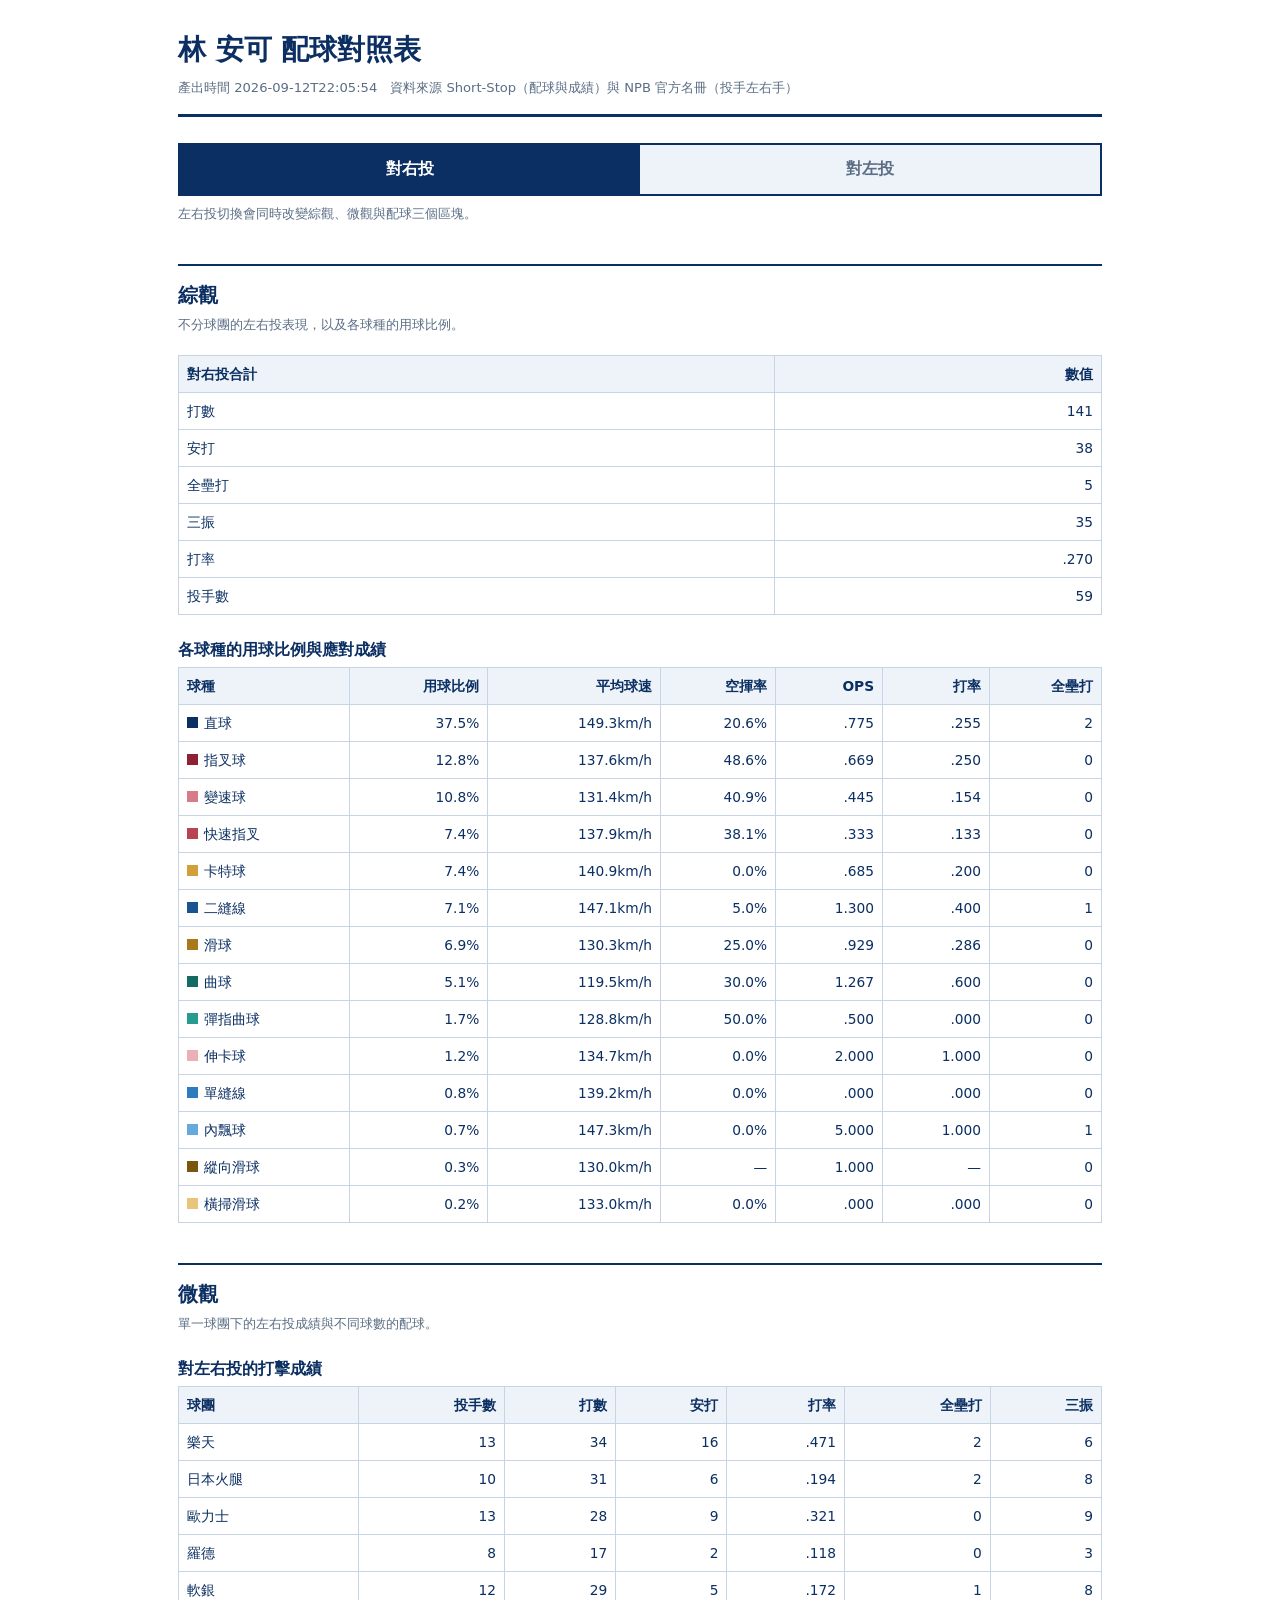
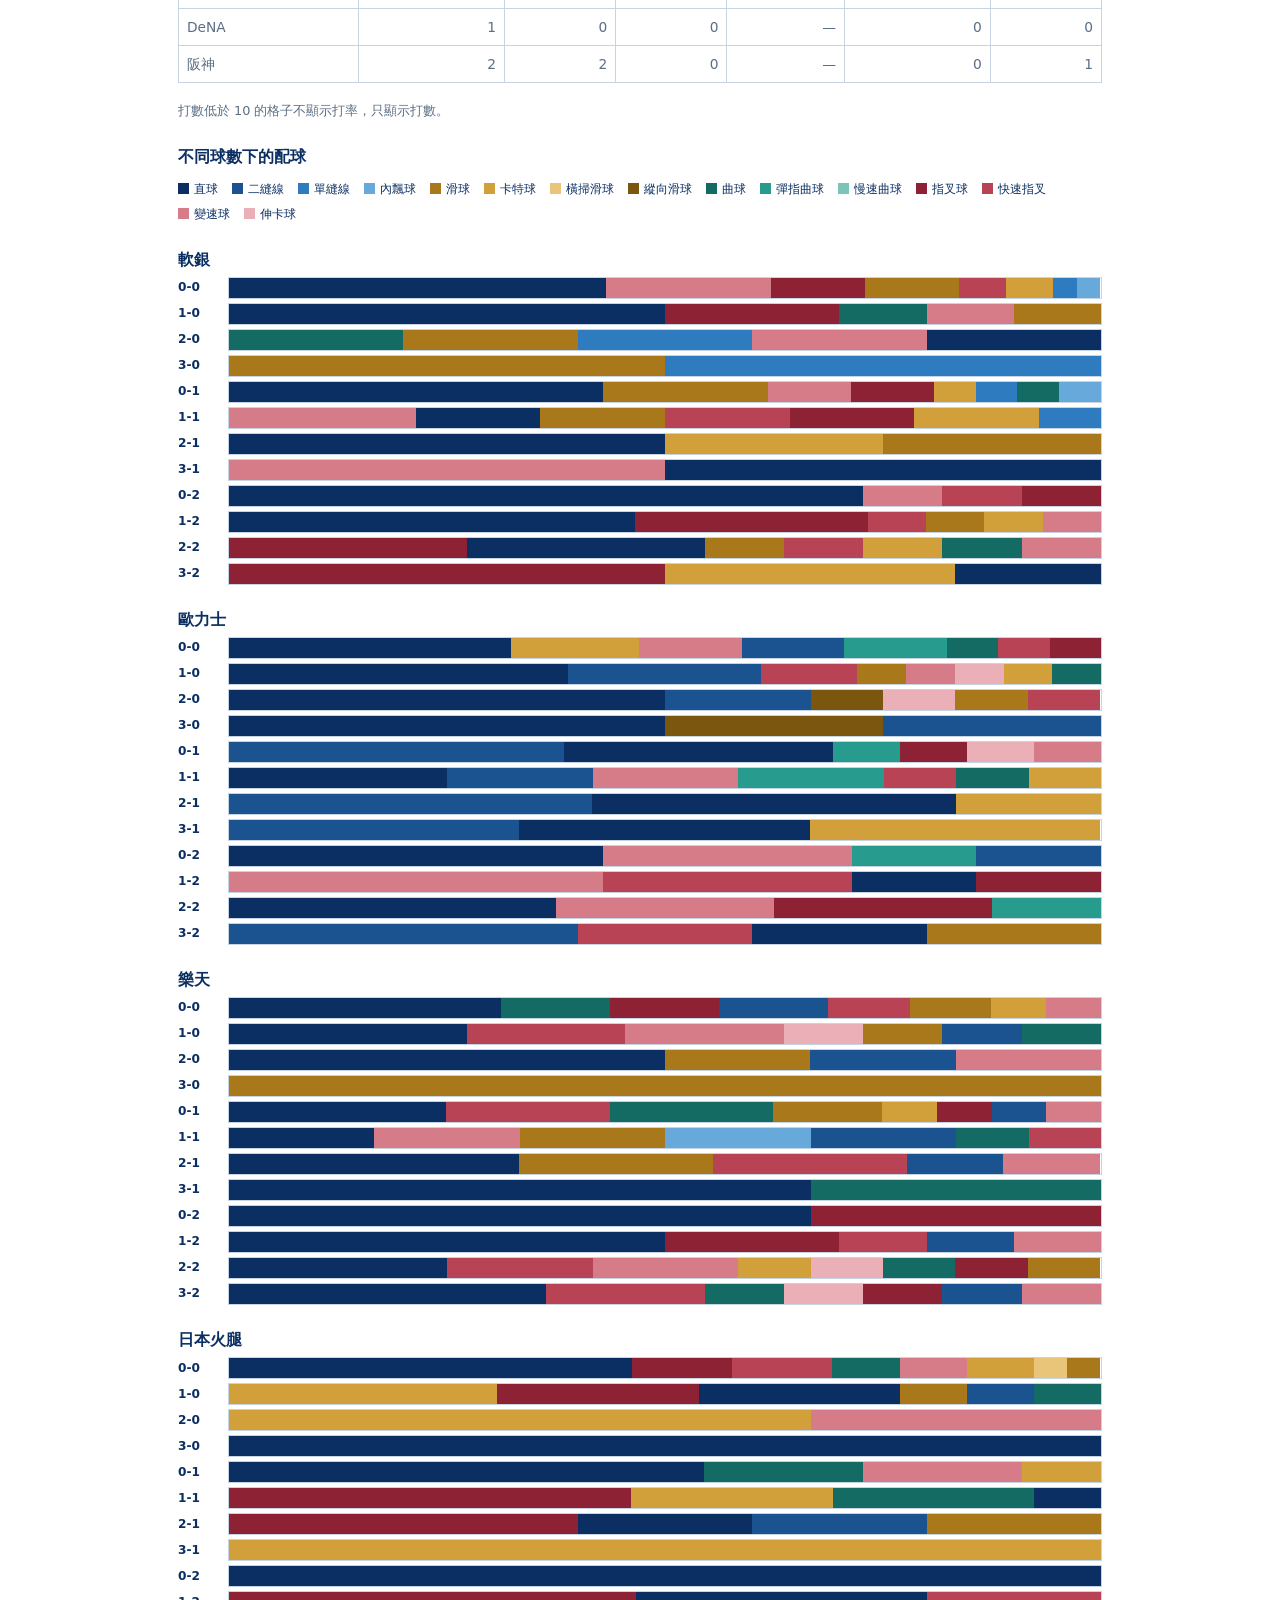
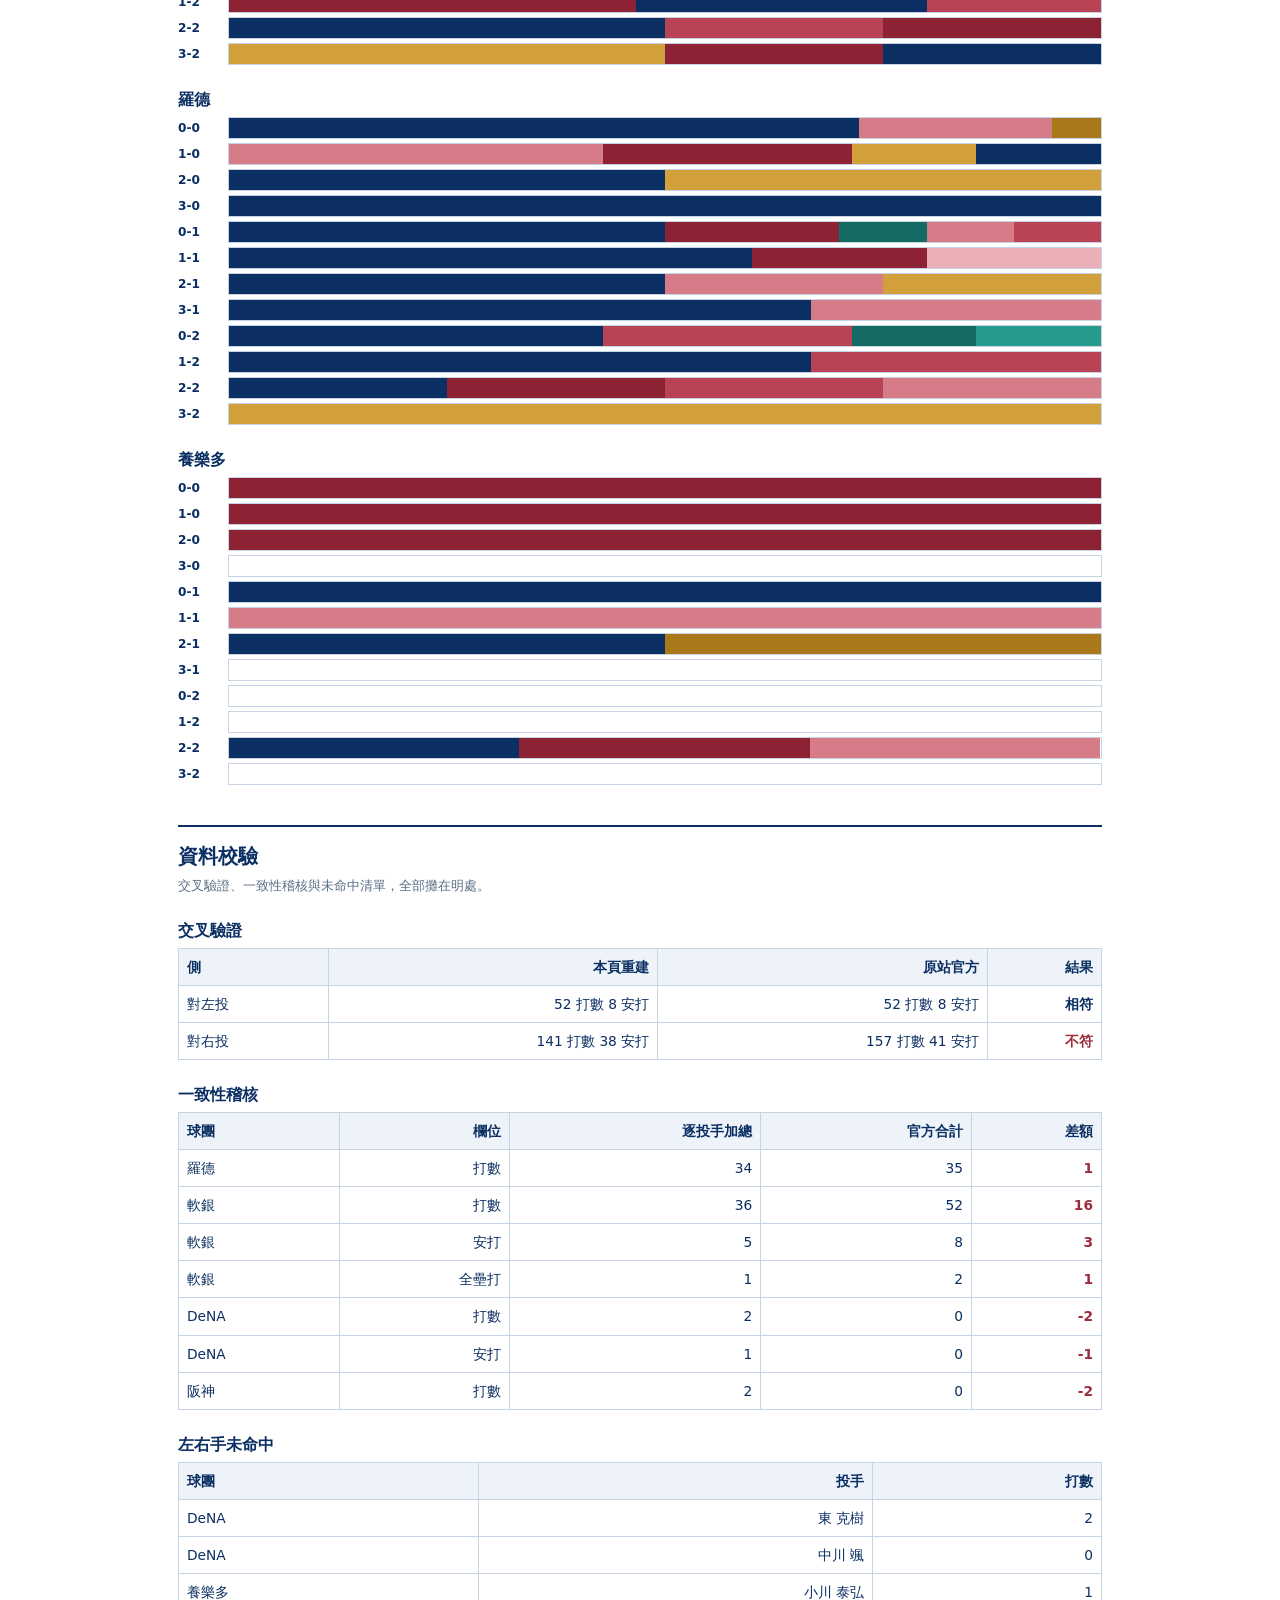
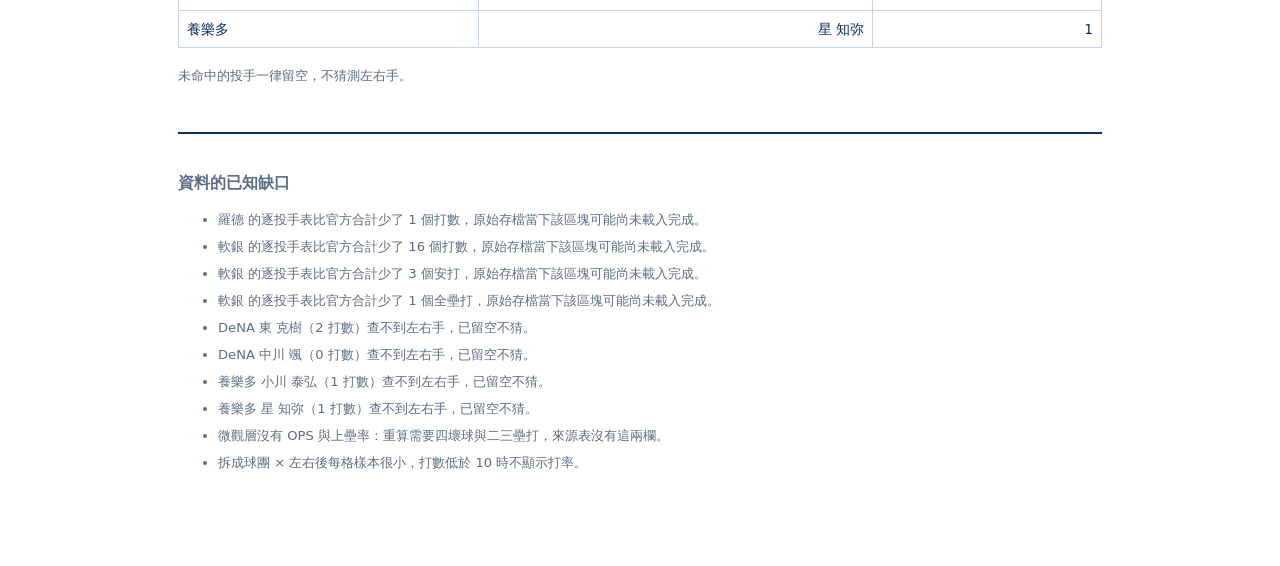
==== commit 7e3b9517: "fix: 依真實 NPB 名冊結構重寫解析，並補上離線回歸測試 NPB 名冊是一張大表、中間插入分段標題列，標題列的姓名欄就是守備位置 （監督／投手／捕手／内野手／外野手），沒有「選手名」這一欄，因此" ====
--- a/out/report.html
+++ b/out/report.html
@@ -92,7 +92,7 @@
 
 <script>
 // 常數定義
-const DATA = {"player": "林 安可", "generated_at": "2026-09-12T21:55:08", "min_ab": 10, "overview": {"R": {"ab": 141, "h": 38, "hr": 5, "so": 35, "pitchers": 59, "thin": false, "avg": ".270"}, "L": {"ab": 52, "h": 8, "hr": 2, "so": 18, "pitchers": 23, "thin": false, "avg": ".154"}}, "teams": {"楽天": {"R": {"ab": 34, "h": 16, "hr": 2, "so": 6, "pitchers": 13, "fallback": 0, "thin": false, "avg": ".471"}, "L": {"ab": 10, "h": 1, "hr": 0, "so": 3, "pitchers": 4, "fallback": 0, "thin": false, "avg": ".100"}}, "日本ハム": {"R": {"ab": 31, "h": 6, "hr": 2, "so": 8, "pitchers": 10, "fallback": 0, "thin": false, "avg": ".194"}, "L": {"ab": 12, "h": 3, "hr": 1, "so": 3, "pitchers": 6, "fallback": 0, "thin": false, "avg": ".250"}}, "オリックス": {"R": {"ab": 28, "h": 9, "hr": 0, "so": 9, "pitchers": 13, "fallback": 0, "thin": false, "avg": ".321"}, "L": {"ab": 6, "h": 2, "hr": 0, "so": 3, "pitchers": 3, "fallback": 0, "thin": true, "avg": null}}, "ロッテ": {"L": {"ab": 17, "h": 2, "hr": 1, "so": 5, "pitchers": 7, "fallback": 0, "thin": false, "avg": ".118"}, "R": {"ab": 17, "h": 2, "hr": 0, "so": 3, "pitchers": 8, "fallback": 0, "thin": false, "avg": ".118"}}, "ソフトバンク": {"R": {"ab": 29, "h": 5, "hr": 1, "so": 8, "pitchers": 12, "fallback": 0, "thin": false, "avg": ".172"}, "L": {"ab": 7, "h": 0, "hr": 0, "so": 4, "pitchers": 3, "fallback": 0, "thin": true, "avg": null}}, "DeNA": {"R": {"ab": 0, "h": 0, "hr": 0, "so": 0, "pitchers": 1, "fallback": 1, "thin": true, "avg": null}}, "阪神": {"R": {"ab": 2, "h": 0, "hr": 0, "so": 1, "pitchers": 2, "fallback": 2, "thin": true, "avg": null}}}, "unmatched": [{"team": "DeNA", "name": "東 克樹", "ab": 2}, {"team": "DeNA", "name": "中川 颯", "ab": 0}, {"team": "ヤクルト", "name": "小川 泰弘", "ab": 1}, {"team": "ヤクルト", "name": "星 知弥", "ab": 1}], "audit": [{"team": "ロッテ", "field": "ab", "parsed": 34, "official": 35, "diff": 1}, {"team": "ソフトバンク", "field": "ab", "parsed": 36, "official": 52, "diff": 16}, {"team": "ソフトバンク", "field": "h", "parsed": 5, "official": 8, "diff": 3}, {"team": "ソフトバンク", "field": "hr", "parsed": 1, "official": 2, "diff": 1}, {"team": "DeNA", "field": "ab", "parsed": 2, "official": 0, "diff": -2}, {"team": "DeNA", "field": "h", "parsed": 1, "official": 0, "diff": -1}, {"team": "阪神", "field": "ab", "parsed": 2, "official": 0, "diff": -2}], "cross": {"L": {"parsed_ab": 52, "parsed_h": 8, "official_ab": 52, "official_h": 8, "match": true}, "R": {"parsed_ab": 141, "parsed_h": 38, "official_ab": 157, "official_h": 41, "match": false}}, "mix": {"ソフトバンク": {"合計": [{"count": "0-0", "mix": {"ストレート": 44.2, "チェンジアップ": 16.3, "スライダー": 14.0, "フォーク": 9.3, "スプリット": 4.7, "カットボール": 4.7, "ワンシーム": 2.3, "シュート": 2.3, "カーブ": 2.3}}, {"count": "1-0", "mix": {"ストレート": 50.0, "スライダー": 16.7, "フォーク": 16.7, "カーブ": 8.3, "チェンジアップ": 8.3}}, {"count": "2-0", "mix": {"カーブ": 20.0, "スライダー": 20.0, "ワンシーム": 20.0, "チェンジアップ": 20.0, "ストレート": 20.0}}, {"count": "3-0", "mix": {"スライダー": 50.0, "ワンシーム": 50.0}}, {"count": "0-1", "mix": {"ストレート": 44.0, "スライダー": 20.0, "フォーク": 12.0, "チェンジアップ": 8.0, "カットボール": 4.0, "ワンシーム": 4.0, "カーブ": 4.0, "シュート": 4.0}}, {"count": "1-1", "mix": {"スライダー": 23.5, "ストレート": 17.6, "チェンジアップ": 17.6, "スプリット": 11.8, "フォーク": 11.8, "カットボール": 11.8, "ワンシーム": 5.9}}, {"count": "2-1", "mix": {"ストレート": 50.0, "カットボール": 33.3, "スライダー": 16.7}}, {"count": "3-1", "mix": {"チェンジアップ": 50.0, "ストレート": 50.0}}, {"count": "0-2", "mix": {"ストレート": 71.4, "フォーク": 14.3, "チェンジアップ": 7.1, "スプリット": 7.1}}, {"count": "1-2", "mix": {"ストレート": 47.1, "フォーク": 23.5, "スライダー": 11.8, "スプリット": 5.9, "カットボール": 5.9, "チェンジアップ": 5.9}}, {"count": "2-2", "mix": {"フォーク": 30.8, "ストレート": 30.8, "スライダー": 7.7, "スプリット": 7.7, "カットボール": 7.7, "カーブ": 7.7, "チェンジアップ": 7.7}}, {"count": "3-2", "mix": {"フォーク": 42.9, "カットボール": 28.6, "スライダー": 14.3, "ストレート": 14.3}}], "対右投手": [{"count": "0-0", "mix": {"ストレート": 43.2, "チェンジアップ": 18.9, "フォーク": 10.8, "スライダー": 10.8, "スプリット": 5.4, "カットボール": 5.4, "ワンシーム": 2.7, "シュート": 2.7}}, {"count": "1-0", "mix": {"ストレート": 50.0, "フォーク": 20.0, "カーブ": 10.0, "チェンジアップ": 10.0, "スライダー": 10.0}}, {"count": "2-0", "mix": {"カーブ": 20.0, "スライダー": 20.0, "ワンシーム": 20.0, "チェンジアップ": 20.0, "ストレート": 20.0}}, {"count": "3-0", "mix": {"スライダー": 50.0, "ワンシーム": 50.0}}, {"count": "0-1", "mix": {"ストレート": 42.9, "スライダー": 19.0, "チェンジアップ": 9.5, "フォーク": 9.5, "カットボール": 4.8, "ワンシーム": 4.8, "カーブ": 4.8, "シュート": 4.8}}, {"count": "1-1", "mix": {"チェンジアップ": 21.4, "ストレート": 14.3, "スライダー": 14.3, "スプリット": 14.3, "フォーク": 14.3, "カットボール": 14.3, "ワンシーム": 7.1}}, {"count": "2-1", "mix": {"ストレート": 50.0, "カットボール": 25.0, "スライダー": 25.0}}, {"count": "3-1", "mix": {"チェンジアップ": 50.0, "ストレート": 50.0}}, {"count": "0-2", "mix": {"ストレート": 72.7, "チェンジアップ": 9.1, "スプリット": 9.1, "フォーク": 9.1}}, {"count": "1-2", "mix": {"ストレート": 46.7, "フォーク": 26.7, "スプリット": 6.7, "スライダー": 6.7, "カットボール": 6.7, "チェンジアップ": 6.7}}, {"count": "2-2", "mix": {"フォーク": 27.3, "ストレート": 27.3, "スライダー": 9.1, "スプリット": 9.1, "カットボール": 9.1, "カーブ": 9.1, "チェンジアップ": 9.1}}, {"count": "3-2", "mix": {"フォーク": 50.0, "カットボール": 33.3, "ストレート": 16.7}}], "対左投手": [{"count": "0-0", "mix": {"ストレート": 50.0, "スライダー": 33.3, "カーブ": 16.7}}, {"count": "1-0", "mix": {"スライダー": 50.0, "ストレート": 50.0}}, {"count": "2-0", "mix": {}}, {"count": "3-0", "mix": {}}, {"count": "0-1", "mix": {"ストレート": 50.0, "スライダー": 25.0, "フォーク": 25.0}}, {"count": "1-1", "mix": {"スライダー": 66.7, "ストレート": 33.3}}, {"count": "2-1", "mix": {"カットボール": 50.0, "ストレート": 50.0}}, {"count": "3-1", "mix": {}}, {"count": "0-2", "mix": {"ストレート": 66.7, "フォーク": 33.3}}, {"count": "1-2", "mix": {"ストレート": 50.0, "スライダー": 50.0}}, {"count": "2-2", "mix": {"ストレート": 50.0, "フォーク": 50.0}}, {"count": "3-2", "mix": {"スライダー": 100.0}}]}, "オリックス": {"合計": [{"count": "0-0", "mix": {"ストレート": 30.0, "カットボール": 15.0, "チェンジアップ": 10.0, "ツーシーム": 10.0, "ナックルカーブ": 10.0, "スライダー": 7.5, "カーブ": 5.0, "スプリット": 5.0, "フォーク": 5.0, "スローカーブ": 2.5}}, {"count": "1-0", "mix": {"ストレート": 38.9, "ツーシーム": 22.2, "スプリット": 11.1, "スライダー": 5.6, "チェンジアップ": 5.6, "シンカー": 5.6, "カットボール": 5.6, "カーブ": 5.6}}, {"count": "2-0", "mix": {"ストレート": 50.0, "ツーシーム": 16.7, "縦スライダー": 8.3, "シンカー": 8.3, "スライダー": 8.3, "スプリット": 8.3}}, {"count": "3-0", "mix": {"ストレート": 50.0, "縦スライダー": 25.0, "ツーシーム": 25.0}}, {"count": "0-1", "mix": {"ストレート": 27.8, "ツーシーム": 27.8, "スライダー": 16.7, "カットボール": 5.6, "ナックルカーブ": 5.6, "フォーク": 5.6, "シンカー": 5.6, "チェンジアップ": 5.6}}, {"count": "1-1", "mix": {"ストレート": 35.7, "ツーシーム": 14.3, "チェンジアップ": 14.3, "ナックルカーブ": 14.3, "スプリット": 7.1, "カーブ": 7.1, "カットボール": 7.1}}, {"count": "2-1", "mix": {"ツーシーム": 41.7, "ストレート": 41.7, "カットボール": 16.7}}, {"count": "3-1", "mix": {"ツーシーム": 33.3, "ストレート": 33.3, "カットボール": 33.3}}, {"count": "0-2", "mix": {"ストレート": 27.3, "チェンジアップ": 18.2, "カットボール": 18.2, "ナックルカーブ": 9.1, "スライダー": 9.1, "フォーク": 9.1, "ツーシーム": 9.1}}, {"count": "1-2", "mix": {"ストレート": 30.0, "チェンジアップ": 30.0, "スプリット": 20.0, "スライダー": 10.0, "フォーク": 10.0}}, {"count": "2-2", "mix": {"ストレート": 40.0, "チェンジアップ": 20.0, "フォーク": 20.0, "スライダー": 10.0, "ナックルカーブ": 10.0}}, {"count": "3-2", "mix": {"ツーシーム": 33.3, "スライダー": 33.3, "スプリット": 16.7, "ストレート": 16.7}}], "対右投手": [{"count": "0-0", "mix": {"ストレート": 32.4, "カットボール": 14.7, "チェンジアップ": 11.8, "ツーシーム": 11.8, "ナックルカーブ": 11.8, "カーブ": 5.9, "スプリット": 5.9, "フォーク": 5.9}}, {"count": "1-0", "mix": {"ストレート": 38.9, "ツーシーム": 22.2, "スプリット": 11.1, "スライダー": 5.6, "チェンジアップ": 5.6, "シンカー": 5.6, "カットボール": 5.6, "カーブ": 5.6}}, {"count": "2-0", "mix": {"ストレート": 50.0, "ツーシーム": 16.7, "縦スライダー": 8.3, "シンカー": 8.3, "スライダー": 8.3, "スプリット": 8.3}}, {"count": "3-0", "mix": {"ストレート": 50.0, "縦スライダー": 25.0, "ツーシーム": 25.0}}, {"count": "0-1", "mix": {"ツーシーム": 38.5, "ストレート": 30.8, "ナックルカーブ": 7.7, "フォーク": 7.7, "シンカー": 7.7, "チェンジアップ": 7.7}}, {"count": "1-1", "mix": {"ストレート": 25.0, "ツーシーム": 16.7, "チェンジアップ": 16.7, "ナックルカーブ": 16.7, "スプリット": 8.3, "カーブ": 8.3, "カットボール": 8.3}}, {"count": "2-1", "mix": {"ツーシーム": 41.7, "ストレート": 41.7, "カットボール": 16.7}}, {"count": "3-1", "mix": {"ツーシーム": 33.3, "ストレート": 33.3, "カットボール": 33.3}}, {"count": "0-2", "mix": {"ストレート": 42.9, "チェンジアップ": 28.6, "ナックルカーブ": 14.3, "ツーシーム": 14.3}}, {"count": "1-2", "mix": {"チェンジアップ": 42.9, "スプリット": 28.6, "ストレート": 14.3, "フォーク": 14.3}}, {"count": "2-2", "mix": {"ストレート": 37.5, "チェンジアップ": 25.0, "フォーク": 25.0, "ナックルカーブ": 12.5}}, {"count": "3-2", "mix": {"ツーシーム": 40.0, "スプリット": 20.0, "ストレート": 20.0, "スライダー": 20.0}}], "対左投手": [{"count": "0-0", "mix": {"スライダー": 50.0, "ストレート": 16.7, "スローカーブ": 16.7, "カットボール": 16.7}}, {"count": "1-0", "mix": {}}, {"count": "2-0", "mix": {}}, {"count": "3-0", "mix": {}}, {"count": "0-1", "mix": {"スライダー": 60.0, "ストレート": 20.0, "カットボール": 20.0}}, {"count": "1-1", "mix": {"ストレート": 100.0}}, {"count": "2-1", "mix": {}}, {"count": "3-1", "mix": {}}, {"count": "0-2", "mix": {"カットボール": 50.0, "スライダー": 25.0, "フォーク": 25.0}}, {"count": "1-2", "mix": {"ストレート": 66.7, "スライダー": 33.3}}, {"count": "2-2", "mix": {"スライダー": 50.0, "ストレート": 50.0}}, {"count": "3-2", "mix": {"スライダー": 100.0}}]}, "楽天": {"合計": [{"count": "0-0", "mix": {"ストレート": 35.7, "カーブ": 11.9, "スライダー": 11.9, "カットボール": 9.5, "フォーク": 9.5, "ツーシーム": 9.5, "スプリット": 7.1, "チェンジアップ": 4.8}}, {"count": "1-0", "mix": {"ストレート": 26.7, "スライダー": 20.0, "スプリット": 13.3, "チェンジアップ": 13.3, "シンカー": 6.7, "ツーシーム": 6.7, "カットボール": 6.7, "カーブ": 6.7}}, {"count": "2-0", "mix": {"ストレート": 42.9, "スライダー": 14.3, "ツーシーム": 14.3, "チェンジアップ": 14.3, "カットボール": 14.3}}, {"count": "3-0", "mix": {"スライダー": 100.0}}, {"count": "0-1", "mix": {"ストレート": 30.0, "カーブ": 20.0, "スプリット": 15.0, "スライダー": 15.0, "カットボール": 5.0, "フォーク": 5.0, "ツーシーム": 5.0, "チェンジアップ": 5.0}}, {"count": "1-1", "mix": {"ストレート": 31.3, "チェンジアップ": 12.5, "スライダー": 12.5, "シュート": 12.5, "ツーシーム": 12.5, "カーブ": 6.3, "スプリット": 6.3, "カットボール": 6.3}}, {"count": "2-1", "mix": {"ストレート": 33.3, "スライダー": 25.0, "スプリット": 16.7, "ツーシーム": 8.3, "チェンジアップ": 8.3, "カットボール": 8.3}}, {"count": "3-1", "mix": {"ストレート": 66.7, "カーブ": 33.3}}, {"count": "0-2", "mix": {"ストレート": 57.1, "フォーク": 28.6, "スライダー": 14.3}}, {"count": "1-2", "mix": {"ストレート": 50.0, "フォーク": 16.7, "スプリット": 8.3, "スライダー": 8.3, "ツーシーム": 8.3, "チェンジアップ": 8.3}}, {"count": "2-2", "mix": {"ストレート": 26.7, "スライダー": 20.0, "スプリット": 13.3, "チェンジアップ": 13.3, "カットボール": 6.7, "シンカー": 6.7, "カーブ": 6.7, "フォーク": 6.7}}, {"count": "3-2", "mix": {"ストレート": 36.4, "スプリット": 18.2, "カーブ": 9.1, "シンカー": 9.1, "フォーク": 9.1, "ツーシーム": 9.1, "チェンジアップ": 9.1}}], "対右投手": [{"count": "0-0", "mix": {"ストレート": 31.3, "カーブ": 12.5, "フォーク": 12.5, "ツーシーム": 12.5, "スプリット": 9.4, "スライダー": 9.4, "カットボール": 6.3, "チェンジアップ": 6.3}}, {"count": "1-0", "mix": {"ストレート": 27.3, "スプリット": 18.2, "チェンジアップ": 18.2, "シンカー": 9.1, "スライダー": 9.1, "ツーシーム": 9.1, "カーブ": 9.1}}, {"count": "2-0", "mix": {"ストレート": 50.0, "スライダー": 16.7, "ツーシーム": 16.7, "チェンジアップ": 16.7}}, {"count": "3-0", "mix": {"スライダー": 100.0}}, {"count": "0-1", "mix": {"ストレート": 25.0, "スプリット": 18.8, "カーブ": 18.8, "スライダー": 12.5, "カットボール": 6.3, "フォーク": 6.3, "ツーシーム": 6.3, "チェンジアップ": 6.3}}, {"count": "1-1", "mix": {"ストレート": 16.7, "チェンジアップ": 16.7, "スライダー": 16.7, "シュート": 16.7, "ツーシーム": 16.7, "カーブ": 8.3, "スプリット": 8.3}}, {"count": "2-1", "mix": {"ストレート": 33.3, "スライダー": 22.2, "スプリット": 22.2, "ツーシーム": 11.1, "チェンジアップ": 11.1}}, {"count": "3-1", "mix": {"ストレート": 66.7, "カーブ": 33.3}}, {"count": "0-2", "mix": {"ストレート": 66.7, "フォーク": 33.3}}, {"count": "1-2", "mix": {"ストレート": 50.0, "フォーク": 20.0, "スプリット": 10.0, "ツーシーム": 10.0, "チェンジアップ": 10.0}}, {"count": "2-2", "mix": {"ストレート": 25.0, "スプリット": 16.7, "チェンジアップ": 16.7, "カットボール": 8.3, "シンカー": 8.3, "カーブ": 8.3, "フォーク": 8.3, "スライダー": 8.3}}, {"count": "3-2", "mix": {"ストレート": 36.4, "スプリット": 18.2, "カーブ": 9.1, "シンカー": 9.1, "フォーク": 9.1, "ツーシーム": 9.1, "チェンジアップ": 9.1}}], "対左投手": [{"count": "0-0", "mix": {"ストレート": 50.0, "カットボール": 20.0, "スライダー": 20.0, "カーブ": 10.0}}, {"count": "1-0", "mix": {"スライダー": 50.0, "カットボール": 25.0, "ストレート": 25.0}}, {"count": "2-0", "mix": {"カットボール": 100.0}}, {"count": "3-0", "mix": {}}, {"count": "0-1", "mix": {"ストレート": 50.0, "カーブ": 25.0, "スライダー": 25.0}}, {"count": "1-1", "mix": {"ストレート": 75.0, "カットボール": 25.0}}, {"count": "2-1", "mix": {"スライダー": 33.3, "カットボール": 33.3, "ストレート": 33.3}}, {"count": "3-1", "mix": {}}, {"count": "0-2", "mix": {"スライダー": 100.0}}, {"count": "1-2", "mix": {"ストレート": 50.0, "スライダー": 50.0}}, {"count": "2-2", "mix": {"スライダー": 66.7, "ストレート": 33.3}}, {"count": "3-2", "mix": {}}]}, "日本ハム": {"合計": [{"count": "0-0", "mix": {"ストレート": 40.5, "カットボール": 18.9, "フォーク": 10.8, "スプリット": 8.1, "チェンジアップ": 8.1, "カーブ": 5.4, "スライダー": 5.4, "スイーパー": 2.7}}, {"count": "1-0", "mix": {"ストレート": 25.0, "カットボール": 25.0, "フォーク": 18.8, "スライダー": 12.5, "ツーシーム": 6.3, "チェンジアップ": 6.3, "カーブ": 6.3}}, {"count": "2-0", "mix": {"カットボール": 66.7, "チェンジアップ": 33.3}}, {"count": "3-0", "mix": {"ストレート": 100.0}}, {"count": "0-1", "mix": {"ストレート": 41.2, "スライダー": 23.5, "カーブ": 11.8, "チェンジアップ": 11.8, "カットボール": 5.9, "フォーク": 5.9}}, {"count": "1-1", "mix": {"フォーク": 35.3, "カットボール": 23.5, "カーブ": 17.6, "ストレート": 11.8, "ツーシーム": 5.9, "スライダー": 5.9}}, {"count": "2-1", "mix": {"カットボール": 25.0, "ストレート": 25.0, "フォーク": 25.0, "ツーシーム": 12.5, "スライダー": 12.5}}, {"count": "3-1", "mix": {"カットボール": 100.0}}, {"count": "0-2", "mix": {"ストレート": 50.0, "スライダー": 25.0, "フォーク": 25.0}}, {"count": "1-2", "mix": {"フォーク": 38.9, "ストレート": 38.9, "スプリット": 22.2}}, {"count": "2-2", "mix": {"ストレート": 40.0, "フォーク": 20.0, "カットボール": 10.0, "チェンジアップ": 10.0, "スライダー": 10.0, "スプリット": 10.0}}, {"count": "3-2", "mix": {"カットボール": 60.0, "フォーク": 20.0, "ストレート": 20.0}}], "対右投手": [{"count": "0-0", "mix": {"ストレート": 46.2, "フォーク": 11.5, "スプリット": 11.5, "カーブ": 7.7, "チェンジアップ": 7.7, "カットボール": 7.7, "スイーパー": 3.8, "スライダー": 3.8}}, {"count": "1-0", "mix": {"カットボール": 30.8, "フォーク": 23.1, "ストレート": 23.1, "スライダー": 7.7, "ツーシーム": 7.7, "カーブ": 7.7}}, {"count": "2-0", "mix": {"カットボール": 66.7, "チェンジアップ": 33.3}}, {"count": "3-0", "mix": {"ストレート": 100.0}}, {"count": "0-1", "mix": {"ストレート": 54.5, "カーブ": 18.2, "チェンジアップ": 18.2, "カットボール": 9.1}}, {"count": "1-1", "mix": {"フォーク": 46.2, "カットボール": 23.1, "カーブ": 23.1, "ストレート": 7.7}}, {"count": "2-1", "mix": {"フォーク": 40.0, "ストレート": 20.0, "ツーシーム": 20.0, "スライダー": 20.0}}, {"count": "3-1", "mix": {"カットボール": 100.0}}, {"count": "0-2", "mix": {"ストレート": 100.0}}, {"count": "1-2", "mix": {"フォーク": 46.7, "ストレート": 33.3, "スプリット": 20.0}}, {"count": "2-2", "mix": {"ストレート": 50.0, "スプリット": 25.0, "フォーク": 25.0}}, {"count": "3-2", "mix": {"カットボール": 50.0, "フォーク": 25.0, "ストレート": 25.0}}], "対左投手": [{"count": "0-0", "mix": {"カットボール": 45.5, "ストレート": 27.3, "スライダー": 9.1, "フォーク": 9.1, "チェンジアップ": 9.1}}, {"count": "1-0", "mix": {"ストレート": 33.3, "スライダー": 33.3, "チェンジアップ": 33.3}}, {"count": "2-0", "mix": {}}, {"count": "3-0", "mix": {}}, {"count": "0-1", "mix": {"スライダー": 66.7, "フォーク": 16.7, "ストレート": 16.7}}, {"count": "1-1", "mix": {"ツーシーム": 25.0, "カットボール": 25.0, "スライダー": 25.0, "ストレート": 25.0}}, {"count": "2-1", "mix": {"カットボール": 66.7, "ストレート": 33.3}}, {"count": "3-1", "mix": {}}, {"count": "0-2", "mix": {"スライダー": 50.0, "フォーク": 50.0}}, {"count": "1-2", "mix": {"ストレート": 66.7, "スプリット": 33.3}}, {"count": "2-2", "mix": {"ストレート": 33.3, "カットボール": 16.7, "フォーク": 16.7, "チェンジアップ": 16.7, "スライダー": 16.7}}, {"count": "3-2", "mix": {"カットボール": 100.0}}]}, "ロッテ": {"合計": [{"count": "0-0", "mix": {"ストレート": 66.7, "チェンジアップ": 14.8, "スライダー": 11.1, "カーブ": 7.4}}, {"count": "1-0", "mix": {"チェンジアップ": 27.3, "ストレート": 27.3, "カットボール": 27.3, "フォーク": 18.2}}, {"count": "2-0", "mix": {"カットボール": 66.7, "ストレート": 33.3}}, {"count": "3-0", "mix": {"ストレート": 100.0}}, {"count": "0-1", "mix": {"ストレート": 40.0, "フォーク": 20.0, "スライダー": 13.3, "カーブ": 6.7, "チェンジアップ": 6.7, "スプリット": 6.7, "ナックルカーブ": 6.7}}, {"count": "1-1", "mix": {"ストレート": 62.5, "フォーク": 12.5, "カーブ": 12.5, "シンカー": 12.5}}, {"count": "2-1", "mix": {"ストレート": 66.7, "チェンジアップ": 16.7, "カットボール": 16.7}}, {"count": "3-1", "mix": {"ストレート": 66.7, "チェンジアップ": 33.3}}, {"count": "0-2", "mix": {"ストレート": 33.3, "スプリット": 22.2, "フォーク": 11.1, "カーブ": 11.1, "スライダー": 11.1, "ナックルカーブ": 11.1}}, {"count": "1-2", "mix": {"ストレート": 50.0, "カットボール": 16.7, "スプリット": 16.7, "スライダー": 16.7}}, {"count": "2-2", "mix": {"ストレート": 20.0, "フォーク": 20.0, "スプリット": 20.0, "チェンジアップ": 20.0, "スライダー": 20.0}}, {"count": "3-2", "mix": {"カットボール": 100.0}}], "対右投手": [{"count": "0-0", "mix": {"ストレート": 72.2, "チェンジアップ": 22.2, "スライダー": 5.6}}, {"count": "1-0", "mix": {"チェンジアップ": 42.9, "フォーク": 28.6, "カットボール": 14.3, "ストレート": 14.3}}, {"count": "2-0", "mix": {"ストレート": 50.0, "カットボール": 50.0}}, {"count": "3-0", "mix": {"ストレート": 100.0}}, {"count": "0-1", "mix": {"ストレート": 50.0, "フォーク": 20.0, "カーブ": 10.0, "チェンジアップ": 10.0, "スプリット": 10.0}}, {"count": "1-1", "mix": {"ストレート": 60.0, "フォーク": 20.0, "シンカー": 20.0}}, {"count": "2-1", "mix": {"ストレート": 50.0, "チェンジアップ": 25.0, "カットボール": 25.0}}, {"count": "3-1", "mix": {"ストレート": 66.7, "チェンジアップ": 33.3}}, {"count": "0-2", "mix": {"ストレート": 42.9, "スプリット": 28.6, "カーブ": 14.3, "ナックルカーブ": 14.3}}, {"count": "1-2", "mix": {"ストレート": 66.7, "スプリット": 33.3}}, {"count": "2-2", "mix": {"ストレート": 25.0, "フォーク": 25.0, "スプリット": 25.0, "チェンジアップ": 25.0}}, {"count": "3-2", "mix": {"カットボール": 100.0}}], "対左投手": [{"count": "0-0", "mix": {"ストレート": 55.6, "スライダー": 22.2, "カーブ": 22.2}}, {"count": "1-0", "mix": {"ストレート": 50.0, "カットボール": 50.0}}, {"count": "2-0", "mix": {"カットボール": 100.0}}, {"count": "3-0", "mix": {}}, {"count": "0-1", "mix": {"スライダー": 40.0, "フォーク": 20.0, "ストレート": 20.0, "ナックルカーブ": 20.0}}, {"count": "1-1", "mix": {"ストレート": 66.7, "カーブ": 33.3}}, {"count": "2-1", "mix": {"ストレート": 100.0}}, {"count": "3-1", "mix": {}}, {"count": "0-2", "mix": {"フォーク": 50.0, "スライダー": 50.0}}, {"count": "1-2", "mix": {"ストレート": 33.3, "カットボール": 33.3, "スライダー": 33.3}}, {"count": "2-2", "mix": {"スライダー": 100.0}}, {"count": "3-2", "mix": {}}]}, "ヤクルト": {"合計": [{"count": "0-0", "mix": {"フォーク": 100.0}}, {"count": "1-0", "mix": {"フォーク": 100.0}}, {"count": "2-0", "mix": {"フォーク": 100.0}}, {"count": "3-0", "mix": {}}, {"count": "0-1", "mix": {"ストレート": 100.0}}, {"count": "1-1", "mix": {"チェンジアップ": 100.0}}, {"count": "2-1", "mix": {"ストレート": 50.0, "スライダー": 50.0}}, {"count": "3-1", "mix": {}}, {"count": "0-2", "mix": {}}, {"count": "1-2", "mix": {}}, {"count": "2-2", "mix": {"ストレート": 33.3, "フォーク": 33.3, "チェンジアップ": 33.3}}, {"count": "3-2", "mix": {}}], "対右投手": [{"count": "0-0", "mix": {"フォーク": 100.0}}, {"count": "1-0", "mix": {"フォーク": 100.0}}, {"count": "2-0", "mix": {"フォーク": 100.0}}, {"count": "3-0", "mix": {}}, {"count": "0-1", "mix": {"ストレート": 100.0}}, {"count": "1-1", "mix": {"チェンジアップ": 100.0}}, {"count": "2-1", "mix": {"ストレート": 50.0, "スライダー": 50.0}}, {"count": "3-1", "mix": {}}, {"count": "0-2", "mix": {}}, {"count": "1-2", "mix": {}}, {"count": "2-2", "mix": {"ストレート": 33.3, "フォーク": 33.3, "チェンジアップ": 33.3}}, {"count": "3-2", "mix": {}}]}}, "pitch": {"対左投手": [{"pitch": "ストレート", "share": "38.0%", "speed": "146.4km/h", "whiff": "12.1%", "ops": ".428", "avg": ".111", "hr": "1"}, {"pitch": "スライダー", "share": "32.6%", "speed": "129.1km/h", "whiff": "57.6%", "ops": ".358", "avg": ".158", "hr": "0"}, {"pitch": "カットボール", "share": "14.7%", "speed": "135.8km/h", "whiff": "27.3%", "ops": ".400", "avg": ".200", "hr": "0"}, {"pitch": "フォーク", "share": "6.0%", "speed": "133.6km/h", "whiff": "71.4%", "ops": ".000", "avg": ".000", "hr": "0"}, {"pitch": "カーブ", "share": "4.9%", "speed": "122.2km/h", "whiff": "50.0%", "ops": "—", "avg": "—", "hr": "0"}, {"pitch": "チェンジアップ", "share": "1.6%", "speed": "121.0km/h", "whiff": "0.0%", "ops": "2.500", "avg": ".500", "hr": "1"}, {"pitch": "スローカーブ", "share": "0.5%", "speed": "90.0km/h", "whiff": "—", "ops": "—", "avg": "—", "hr": "0"}, {"pitch": "ツーシーム", "share": "0.5%", "speed": "140.0km/h", "whiff": "—", "ops": "—", "avg": "—", "hr": "0"}, {"pitch": "スプリット", "share": "0.5%", "speed": "134.0km/h", "whiff": "0.0%", "ops": "—", "avg": "—", "hr": "0"}, {"pitch": "ナックルカーブ", "share": "0.5%", "speed": "113.0km/h", "whiff": "—", "ops": "—", "avg": "—", "hr": "0"}], "対右投手": [{"pitch": "ストレート", "share": "37.5%", "speed": "149.3km/h", "whiff": "20.6%", "ops": ".775", "avg": ".255", "hr": "2"}, {"pitch": "フォーク", "share": "12.8%", "speed": "137.6km/h", "whiff": "48.6%", "ops": ".669", "avg": ".250", "hr": "0"}, {"pitch": "チェンジアップ", "share": "10.8%", "speed": "131.4km/h", "whiff": "40.9%", "ops": ".445", "avg": ".154", "hr": "0"}, {"pitch": "スプリット", "share": "7.4%", "speed": "137.9km/h", "whiff": "38.1%", "ops": ".333", "avg": ".133", "hr": "0"}, {"pitch": "カットボール", "share": "7.4%", "speed": "140.9km/h", "whiff": "0.0%", "ops": ".685", "avg": ".200", "hr": "0"}, {"pitch": "ツーシーム", "share": "7.1%", "speed": "147.1km/h", "whiff": "5.0%", "ops": "1.300", "avg": ".400", "hr": "1"}, {"pitch": "スライダー", "share": "6.9%", "speed": "130.3km/h", "whiff": "25.0%", "ops": ".929", "avg": ".286", "hr": "0"}, {"pitch": "カーブ", "share": "5.1%", "speed": "119.5km/h", "whiff": "30.0%", "ops": "1.267", "avg": ".600", "hr": "0"}, {"pitch": "ナックルカーブ", "share": "1.7%", "speed": "128.8km/h", "whiff": "50.0%", "ops": ".500", "avg": ".000", "hr": "0"}, {"pitch": "シンカー", "share": "1.2%", "speed": "134.7km/h", "whiff": "0.0%", "ops": "2.000", "avg": "1.000", "hr": "0"}, {"pitch": "ワンシーム", "share": "0.8%", "speed": "139.2km/h", "whiff": "0.0%", "ops": ".000", "avg": ".000", "hr": "0"}, {"pitch": "シュート", "share": "0.7%", "speed": "147.3km/h", "whiff": "0.0%", "ops": "5.000", "avg": "1.000", "hr": "1"}, {"pitch": "縦スライダー", "share": "0.3%", "speed": "130.0km/h", "whiff": "—", "ops": "1.000", "avg": "—", "hr": "0"}, {"pitch": "スイーパー", "share": "0.2%", "speed": "133.0km/h", "whiff": "0.0%", "ops": ".000", "avg": ".000", "hr": "0"}]}, "pitch_meta": {"order": ["ストレート", "ツーシーム", "ワンシーム", "シュート", "スライダー", "カットボール", "スイーパー", "縦スライダー", "カーブ", "ナックルカーブ", "スローカーブ", "フォーク", "スプリット", "チェンジアップ", "シンカー"], "colors": {"ストレート": "#0B2F62", "ツーシーム": "#1B5391", "ワンシーム": "#2E7CBF", "シュート": "#66A9DA", "スライダー": "#A8781A", "カットボール": "#D2A03A", "スイーパー": "#E8C578", "縦スライダー": "#7A560E", "カーブ": "#146B63", "ナックルカーブ": "#279B8E", "スローカーブ": "#7BC4BA", "フォーク": "#8C2233", "スプリット": "#B84354", "チェンジアップ": "#D67C88", "シンカー": "#EBB0B7"}, "zh": {"ストレート": "直球", "ツーシーム": "二縫線", "ワンシーム": "單縫線", "シュート": "內飄球", "スライダー": "滑球", "カットボール": "卡特球", "スイーパー": "橫掃滑球", "縦スライダー": "縱向滑球", "カーブ": "曲球", "ナックルカーブ": "彈指曲球", "スローカーブ": "慢速曲球", "フォーク": "指叉球", "スプリット": "快速指叉", "チェンジアップ": "變速球", "シンカー": "伸卡球"}}, "team_meta": {"楽天": {"zh": "樂天", "npb_code": "e"}, "日本ハム": {"zh": "日本火腿", "npb_code": "f"}, "オリックス": {"zh": "歐力士", "npb_code": "b"}, "ロッテ": {"zh": "羅德", "npb_code": "m"}, "ソフトバンク": {"zh": "軟銀", "npb_code": "h"}, "西武": {"zh": "西武", "npb_code": "l"}, "ヤクルト": {"zh": "養樂多", "npb_code": "s"}, "DeNA": {"zh": "DeNA", "npb_code": "db"}, "阪神": {"zh": "阪神", "npb_code": "t"}, "巨人": {"zh": "巨人", "npb_code": "g"}, "中日": {"zh": "中日", "npb_code": "d"}, "広島": {"zh": "廣島", "npb_code": "c"}}, "errors": []}
+const DATA = {"player": "林 安可", "generated_at": "2026-09-12T22:05:54", "min_ab": 10, "overview": {"R": {"ab": 141, "h": 38, "hr": 5, "so": 35, "pitchers": 59, "thin": false, "avg": ".270"}, "L": {"ab": 52, "h": 8, "hr": 2, "so": 18, "pitchers": 23, "thin": false, "avg": ".154"}}, "teams": {"楽天": {"R": {"ab": 34, "h": 16, "hr": 2, "so": 6, "pitchers": 13, "fallback": 0, "thin": false, "avg": ".471"}, "L": {"ab": 10, "h": 1, "hr": 0, "so": 3, "pitchers": 4, "fallback": 0, "thin": false, "avg": ".100"}}, "日本ハム": {"R": {"ab": 31, "h": 6, "hr": 2, "so": 8, "pitchers": 10, "fallback": 0, "thin": false, "avg": ".194"}, "L": {"ab": 12, "h": 3, "hr": 1, "so": 3, "pitchers": 6, "fallback": 0, "thin": false, "avg": ".250"}}, "オリックス": {"R": {"ab": 28, "h": 9, "hr": 0, "so": 9, "pitchers": 13, "fallback": 0, "thin": false, "avg": ".321"}, "L": {"ab": 6, "h": 2, "hr": 0, "so": 3, "pitchers": 3, "fallback": 0, "thin": true, "avg": null}}, "ロッテ": {"L": {"ab": 17, "h": 2, "hr": 1, "so": 5, "pitchers": 7, "fallback": 0, "thin": false, "avg": ".118"}, "R": {"ab": 17, "h": 2, "hr": 0, "so": 3, "pitchers": 8, "fallback": 0, "thin": false, "avg": ".118"}}, "ソフトバンク": {"R": {"ab": 29, "h": 5, "hr": 1, "so": 8, "pitchers": 12, "fallback": 0, "thin": false, "avg": ".172"}, "L": {"ab": 7, "h": 0, "hr": 0, "so": 4, "pitchers": 3, "fallback": 0, "thin": true, "avg": null}}, "DeNA": {"R": {"ab": 0, "h": 0, "hr": 0, "so": 0, "pitchers": 1, "fallback": 1, "thin": true, "avg": null}}, "阪神": {"R": {"ab": 2, "h": 0, "hr": 0, "so": 1, "pitchers": 2, "fallback": 2, "thin": true, "avg": null}}}, "unmatched": [{"team": "DeNA", "name": "東 克樹", "ab": 2}, {"team": "DeNA", "name": "中川 颯", "ab": 0}, {"team": "ヤクルト", "name": "小川 泰弘", "ab": 1}, {"team": "ヤクルト", "name": "星 知弥", "ab": 1}], "audit": [{"team": "ロッテ", "field": "ab", "parsed": 34, "official": 35, "diff": 1}, {"team": "ソフトバンク", "field": "ab", "parsed": 36, "official": 52, "diff": 16}, {"team": "ソフトバンク", "field": "h", "parsed": 5, "official": 8, "diff": 3}, {"team": "ソフトバンク", "field": "hr", "parsed": 1, "official": 2, "diff": 1}, {"team": "DeNA", "field": "ab", "parsed": 2, "official": 0, "diff": -2}, {"team": "DeNA", "field": "h", "parsed": 1, "official": 0, "diff": -1}, {"team": "阪神", "field": "ab", "parsed": 2, "official": 0, "diff": -2}], "cross": {"L": {"parsed_ab": 52, "parsed_h": 8, "official_ab": 52, "official_h": 8, "match": true}, "R": {"parsed_ab": 141, "parsed_h": 38, "official_ab": 157, "official_h": 41, "match": false}}, "mix": {"ソフトバンク": {"合計": [{"count": "0-0", "mix": {"ストレート": 44.2, "チェンジアップ": 16.3, "スライダー": 14.0, "フォーク": 9.3, "スプリット": 4.7, "カットボール": 4.7, "ワンシーム": 2.3, "シュート": 2.3, "カーブ": 2.3}}, {"count": "1-0", "mix": {"ストレート": 50.0, "スライダー": 16.7, "フォーク": 16.7, "カーブ": 8.3, "チェンジアップ": 8.3}}, {"count": "2-0", "mix": {"カーブ": 20.0, "スライダー": 20.0, "ワンシーム": 20.0, "チェンジアップ": 20.0, "ストレート": 20.0}}, {"count": "3-0", "mix": {"スライダー": 50.0, "ワンシーム": 50.0}}, {"count": "0-1", "mix": {"ストレート": 44.0, "スライダー": 20.0, "フォーク": 12.0, "チェンジアップ": 8.0, "カットボール": 4.0, "ワンシーム": 4.0, "カーブ": 4.0, "シュート": 4.0}}, {"count": "1-1", "mix": {"スライダー": 23.5, "ストレート": 17.6, "チェンジアップ": 17.6, "スプリット": 11.8, "フォーク": 11.8, "カットボール": 11.8, "ワンシーム": 5.9}}, {"count": "2-1", "mix": {"ストレート": 50.0, "カットボール": 33.3, "スライダー": 16.7}}, {"count": "3-1", "mix": {"チェンジアップ": 50.0, "ストレート": 50.0}}, {"count": "0-2", "mix": {"ストレート": 71.4, "フォーク": 14.3, "チェンジアップ": 7.1, "スプリット": 7.1}}, {"count": "1-2", "mix": {"ストレート": 47.1, "フォーク": 23.5, "スライダー": 11.8, "スプリット": 5.9, "カットボール": 5.9, "チェンジアップ": 5.9}}, {"count": "2-2", "mix": {"フォーク": 30.8, "ストレート": 30.8, "スライダー": 7.7, "スプリット": 7.7, "カットボール": 7.7, "カーブ": 7.7, "チェンジアップ": 7.7}}, {"count": "3-2", "mix": {"フォーク": 42.9, "カットボール": 28.6, "スライダー": 14.3, "ストレート": 14.3}}], "対右投手": [{"count": "0-0", "mix": {"ストレート": 43.2, "チェンジアップ": 18.9, "フォーク": 10.8, "スライダー": 10.8, "スプリット": 5.4, "カットボール": 5.4, "ワンシーム": 2.7, "シュート": 2.7}}, {"count": "1-0", "mix": {"ストレート": 50.0, "フォーク": 20.0, "カーブ": 10.0, "チェンジアップ": 10.0, "スライダー": 10.0}}, {"count": "2-0", "mix": {"カーブ": 20.0, "スライダー": 20.0, "ワンシーム": 20.0, "チェンジアップ": 20.0, "ストレート": 20.0}}, {"count": "3-0", "mix": {"スライダー": 50.0, "ワンシーム": 50.0}}, {"count": "0-1", "mix": {"ストレート": 42.9, "スライダー": 19.0, "チェンジアップ": 9.5, "フォーク": 9.5, "カットボール": 4.8, "ワンシーム": 4.8, "カーブ": 4.8, "シュート": 4.8}}, {"count": "1-1", "mix": {"チェンジアップ": 21.4, "ストレート": 14.3, "スライダー": 14.3, "スプリット": 14.3, "フォーク": 14.3, "カットボール": 14.3, "ワンシーム": 7.1}}, {"count": "2-1", "mix": {"ストレート": 50.0, "カットボール": 25.0, "スライダー": 25.0}}, {"count": "3-1", "mix": {"チェンジアップ": 50.0, "ストレート": 50.0}}, {"count": "0-2", "mix": {"ストレート": 72.7, "チェンジアップ": 9.1, "スプリット": 9.1, "フォーク": 9.1}}, {"count": "1-2", "mix": {"ストレート": 46.7, "フォーク": 26.7, "スプリット": 6.7, "スライダー": 6.7, "カットボール": 6.7, "チェンジアップ": 6.7}}, {"count": "2-2", "mix": {"フォーク": 27.3, "ストレート": 27.3, "スライダー": 9.1, "スプリット": 9.1, "カットボール": 9.1, "カーブ": 9.1, "チェンジアップ": 9.1}}, {"count": "3-2", "mix": {"フォーク": 50.0, "カットボール": 33.3, "ストレート": 16.7}}], "対左投手": [{"count": "0-0", "mix": {"ストレート": 50.0, "スライダー": 33.3, "カーブ": 16.7}}, {"count": "1-0", "mix": {"スライダー": 50.0, "ストレート": 50.0}}, {"count": "2-0", "mix": {}}, {"count": "3-0", "mix": {}}, {"count": "0-1", "mix": {"ストレート": 50.0, "スライダー": 25.0, "フォーク": 25.0}}, {"count": "1-1", "mix": {"スライダー": 66.7, "ストレート": 33.3}}, {"count": "2-1", "mix": {"カットボール": 50.0, "ストレート": 50.0}}, {"count": "3-1", "mix": {}}, {"count": "0-2", "mix": {"ストレート": 66.7, "フォーク": 33.3}}, {"count": "1-2", "mix": {"ストレート": 50.0, "スライダー": 50.0}}, {"count": "2-2", "mix": {"ストレート": 50.0, "フォーク": 50.0}}, {"count": "3-2", "mix": {"スライダー": 100.0}}]}, "オリックス": {"合計": [{"count": "0-0", "mix": {"ストレート": 30.0, "カットボール": 15.0, "チェンジアップ": 10.0, "ツーシーム": 10.0, "ナックルカーブ": 10.0, "スライダー": 7.5, "カーブ": 5.0, "スプリット": 5.0, "フォーク": 5.0, "スローカーブ": 2.5}}, {"count": "1-0", "mix": {"ストレート": 38.9, "ツーシーム": 22.2, "スプリット": 11.1, "スライダー": 5.6, "チェンジアップ": 5.6, "シンカー": 5.6, "カットボール": 5.6, "カーブ": 5.6}}, {"count": "2-0", "mix": {"ストレート": 50.0, "ツーシーム": 16.7, "縦スライダー": 8.3, "シンカー": 8.3, "スライダー": 8.3, "スプリット": 8.3}}, {"count": "3-0", "mix": {"ストレート": 50.0, "縦スライダー": 25.0, "ツーシーム": 25.0}}, {"count": "0-1", "mix": {"ストレート": 27.8, "ツーシーム": 27.8, "スライダー": 16.7, "カットボール": 5.6, "ナックルカーブ": 5.6, "フォーク": 5.6, "シンカー": 5.6, "チェンジアップ": 5.6}}, {"count": "1-1", "mix": {"ストレート": 35.7, "ツーシーム": 14.3, "チェンジアップ": 14.3, "ナックルカーブ": 14.3, "スプリット": 7.1, "カーブ": 7.1, "カットボール": 7.1}}, {"count": "2-1", "mix": {"ツーシーム": 41.7, "ストレート": 41.7, "カットボール": 16.7}}, {"count": "3-1", "mix": {"ツーシーム": 33.3, "ストレート": 33.3, "カットボール": 33.3}}, {"count": "0-2", "mix": {"ストレート": 27.3, "チェンジアップ": 18.2, "カットボール": 18.2, "ナックルカーブ": 9.1, "スライダー": 9.1, "フォーク": 9.1, "ツーシーム": 9.1}}, {"count": "1-2", "mix": {"ストレート": 30.0, "チェンジアップ": 30.0, "スプリット": 20.0, "スライダー": 10.0, "フォーク": 10.0}}, {"count": "2-2", "mix": {"ストレート": 40.0, "チェンジアップ": 20.0, "フォーク": 20.0, "スライダー": 10.0, "ナックルカーブ": 10.0}}, {"count": "3-2", "mix": {"ツーシーム": 33.3, "スライダー": 33.3, "スプリット": 16.7, "ストレート": 16.7}}], "対右投手": [{"count": "0-0", "mix": {"ストレート": 32.4, "カットボール": 14.7, "チェンジアップ": 11.8, "ツーシーム": 11.8, "ナックルカーブ": 11.8, "カーブ": 5.9, "スプリット": 5.9, "フォーク": 5.9}}, {"count": "1-0", "mix": {"ストレート": 38.9, "ツーシーム": 22.2, "スプリット": 11.1, "スライダー": 5.6, "チェンジアップ": 5.6, "シンカー": 5.6, "カットボール": 5.6, "カーブ": 5.6}}, {"count": "2-0", "mix": {"ストレート": 50.0, "ツーシーム": 16.7, "縦スライダー": 8.3, "シンカー": 8.3, "スライダー": 8.3, "スプリット": 8.3}}, {"count": "3-0", "mix": {"ストレート": 50.0, "縦スライダー": 25.0, "ツーシーム": 25.0}}, {"count": "0-1", "mix": {"ツーシーム": 38.5, "ストレート": 30.8, "ナックルカーブ": 7.7, "フォーク": 7.7, "シンカー": 7.7, "チェンジアップ": 7.7}}, {"count": "1-1", "mix": {"ストレート": 25.0, "ツーシーム": 16.7, "チェンジアップ": 16.7, "ナックルカーブ": 16.7, "スプリット": 8.3, "カーブ": 8.3, "カットボール": 8.3}}, {"count": "2-1", "mix": {"ツーシーム": 41.7, "ストレート": 41.7, "カットボール": 16.7}}, {"count": "3-1", "mix": {"ツーシーム": 33.3, "ストレート": 33.3, "カットボール": 33.3}}, {"count": "0-2", "mix": {"ストレート": 42.9, "チェンジアップ": 28.6, "ナックルカーブ": 14.3, "ツーシーム": 14.3}}, {"count": "1-2", "mix": {"チェンジアップ": 42.9, "スプリット": 28.6, "ストレート": 14.3, "フォーク": 14.3}}, {"count": "2-2", "mix": {"ストレート": 37.5, "チェンジアップ": 25.0, "フォーク": 25.0, "ナックルカーブ": 12.5}}, {"count": "3-2", "mix": {"ツーシーム": 40.0, "スプリット": 20.0, "ストレート": 20.0, "スライダー": 20.0}}], "対左投手": [{"count": "0-0", "mix": {"スライダー": 50.0, "ストレート": 16.7, "スローカーブ": 16.7, "カットボール": 16.7}}, {"count": "1-0", "mix": {}}, {"count": "2-0", "mix": {}}, {"count": "3-0", "mix": {}}, {"count": "0-1", "mix": {"スライダー": 60.0, "ストレート": 20.0, "カットボール": 20.0}}, {"count": "1-1", "mix": {"ストレート": 100.0}}, {"count": "2-1", "mix": {}}, {"count": "3-1", "mix": {}}, {"count": "0-2", "mix": {"カットボール": 50.0, "スライダー": 25.0, "フォーク": 25.0}}, {"count": "1-2", "mix": {"ストレート": 66.7, "スライダー": 33.3}}, {"count": "2-2", "mix": {"スライダー": 50.0, "ストレート": 50.0}}, {"count": "3-2", "mix": {"スライダー": 100.0}}]}, "楽天": {"合計": [{"count": "0-0", "mix": {"ストレート": 35.7, "カーブ": 11.9, "スライダー": 11.9, "カットボール": 9.5, "フォーク": 9.5, "ツーシーム": 9.5, "スプリット": 7.1, "チェンジアップ": 4.8}}, {"count": "1-0", "mix": {"ストレート": 26.7, "スライダー": 20.0, "スプリット": 13.3, "チェンジアップ": 13.3, "シンカー": 6.7, "ツーシーム": 6.7, "カットボール": 6.7, "カーブ": 6.7}}, {"count": "2-0", "mix": {"ストレート": 42.9, "スライダー": 14.3, "ツーシーム": 14.3, "チェンジアップ": 14.3, "カットボール": 14.3}}, {"count": "3-0", "mix": {"スライダー": 100.0}}, {"count": "0-1", "mix": {"ストレート": 30.0, "カーブ": 20.0, "スプリット": 15.0, "スライダー": 15.0, "カットボール": 5.0, "フォーク": 5.0, "ツーシーム": 5.0, "チェンジアップ": 5.0}}, {"count": "1-1", "mix": {"ストレート": 31.3, "チェンジアップ": 12.5, "スライダー": 12.5, "シュート": 12.5, "ツーシーム": 12.5, "カーブ": 6.3, "スプリット": 6.3, "カットボール": 6.3}}, {"count": "2-1", "mix": {"ストレート": 33.3, "スライダー": 25.0, "スプリット": 16.7, "ツーシーム": 8.3, "チェンジアップ": 8.3, "カットボール": 8.3}}, {"count": "3-1", "mix": {"ストレート": 66.7, "カーブ": 33.3}}, {"count": "0-2", "mix": {"ストレート": 57.1, "フォーク": 28.6, "スライダー": 14.3}}, {"count": "1-2", "mix": {"ストレート": 50.0, "フォーク": 16.7, "スプリット": 8.3, "スライダー": 8.3, "ツーシーム": 8.3, "チェンジアップ": 8.3}}, {"count": "2-2", "mix": {"ストレート": 26.7, "スライダー": 20.0, "スプリット": 13.3, "チェンジアップ": 13.3, "カットボール": 6.7, "シンカー": 6.7, "カーブ": 6.7, "フォーク": 6.7}}, {"count": "3-2", "mix": {"ストレート": 36.4, "スプリット": 18.2, "カーブ": 9.1, "シンカー": 9.1, "フォーク": 9.1, "ツーシーム": 9.1, "チェンジアップ": 9.1}}], "対右投手": [{"count": "0-0", "mix": {"ストレート": 31.3, "カーブ": 12.5, "フォーク": 12.5, "ツーシーム": 12.5, "スプリット": 9.4, "スライダー": 9.4, "カットボール": 6.3, "チェンジアップ": 6.3}}, {"count": "1-0", "mix": {"ストレート": 27.3, "スプリット": 18.2, "チェンジアップ": 18.2, "シンカー": 9.1, "スライダー": 9.1, "ツーシーム": 9.1, "カーブ": 9.1}}, {"count": "2-0", "mix": {"ストレート": 50.0, "スライダー": 16.7, "ツーシーム": 16.7, "チェンジアップ": 16.7}}, {"count": "3-0", "mix": {"スライダー": 100.0}}, {"count": "0-1", "mix": {"ストレート": 25.0, "スプリット": 18.8, "カーブ": 18.8, "スライダー": 12.5, "カットボール": 6.3, "フォーク": 6.3, "ツーシーム": 6.3, "チェンジアップ": 6.3}}, {"count": "1-1", "mix": {"ストレート": 16.7, "チェンジアップ": 16.7, "スライダー": 16.7, "シュート": 16.7, "ツーシーム": 16.7, "カーブ": 8.3, "スプリット": 8.3}}, {"count": "2-1", "mix": {"ストレート": 33.3, "スライダー": 22.2, "スプリット": 22.2, "ツーシーム": 11.1, "チェンジアップ": 11.1}}, {"count": "3-1", "mix": {"ストレート": 66.7, "カーブ": 33.3}}, {"count": "0-2", "mix": {"ストレート": 66.7, "フォーク": 33.3}}, {"count": "1-2", "mix": {"ストレート": 50.0, "フォーク": 20.0, "スプリット": 10.0, "ツーシーム": 10.0, "チェンジアップ": 10.0}}, {"count": "2-2", "mix": {"ストレート": 25.0, "スプリット": 16.7, "チェンジアップ": 16.7, "カットボール": 8.3, "シンカー": 8.3, "カーブ": 8.3, "フォーク": 8.3, "スライダー": 8.3}}, {"count": "3-2", "mix": {"ストレート": 36.4, "スプリット": 18.2, "カーブ": 9.1, "シンカー": 9.1, "フォーク": 9.1, "ツーシーム": 9.1, "チェンジアップ": 9.1}}], "対左投手": [{"count": "0-0", "mix": {"ストレート": 50.0, "カットボール": 20.0, "スライダー": 20.0, "カーブ": 10.0}}, {"count": "1-0", "mix": {"スライダー": 50.0, "カットボール": 25.0, "ストレート": 25.0}}, {"count": "2-0", "mix": {"カットボール": 100.0}}, {"count": "3-0", "mix": {}}, {"count": "0-1", "mix": {"ストレート": 50.0, "カーブ": 25.0, "スライダー": 25.0}}, {"count": "1-1", "mix": {"ストレート": 75.0, "カットボール": 25.0}}, {"count": "2-1", "mix": {"スライダー": 33.3, "カットボール": 33.3, "ストレート": 33.3}}, {"count": "3-1", "mix": {}}, {"count": "0-2", "mix": {"スライダー": 100.0}}, {"count": "1-2", "mix": {"ストレート": 50.0, "スライダー": 50.0}}, {"count": "2-2", "mix": {"スライダー": 66.7, "ストレート": 33.3}}, {"count": "3-2", "mix": {}}]}, "日本ハム": {"合計": [{"count": "0-0", "mix": {"ストレート": 40.5, "カットボール": 18.9, "フォーク": 10.8, "スプリット": 8.1, "チェンジアップ": 8.1, "カーブ": 5.4, "スライダー": 5.4, "スイーパー": 2.7}}, {"count": "1-0", "mix": {"ストレート": 25.0, "カットボール": 25.0, "フォーク": 18.8, "スライダー": 12.5, "ツーシーム": 6.3, "チェンジアップ": 6.3, "カーブ": 6.3}}, {"count": "2-0", "mix": {"カットボール": 66.7, "チェンジアップ": 33.3}}, {"count": "3-0", "mix": {"ストレート": 100.0}}, {"count": "0-1", "mix": {"ストレート": 41.2, "スライダー": 23.5, "カーブ": 11.8, "チェンジアップ": 11.8, "カットボール": 5.9, "フォーク": 5.9}}, {"count": "1-1", "mix": {"フォーク": 35.3, "カットボール": 23.5, "カーブ": 17.6, "ストレート": 11.8, "ツーシーム": 5.9, "スライダー": 5.9}}, {"count": "2-1", "mix": {"カットボール": 25.0, "ストレート": 25.0, "フォーク": 25.0, "ツーシーム": 12.5, "スライダー": 12.5}}, {"count": "3-1", "mix": {"カットボール": 100.0}}, {"count": "0-2", "mix": {"ストレート": 50.0, "スライダー": 25.0, "フォーク": 25.0}}, {"count": "1-2", "mix": {"フォーク": 38.9, "ストレート": 38.9, "スプリット": 22.2}}, {"count": "2-2", "mix": {"ストレート": 40.0, "フォーク": 20.0, "カットボール": 10.0, "チェンジアップ": 10.0, "スライダー": 10.0, "スプリット": 10.0}}, {"count": "3-2", "mix": {"カットボール": 60.0, "フォーク": 20.0, "ストレート": 20.0}}], "対右投手": [{"count": "0-0", "mix": {"ストレート": 46.2, "フォーク": 11.5, "スプリット": 11.5, "カーブ": 7.7, "チェンジアップ": 7.7, "カットボール": 7.7, "スイーパー": 3.8, "スライダー": 3.8}}, {"count": "1-0", "mix": {"カットボール": 30.8, "フォーク": 23.1, "ストレート": 23.1, "スライダー": 7.7, "ツーシーム": 7.7, "カーブ": 7.7}}, {"count": "2-0", "mix": {"カットボール": 66.7, "チェンジアップ": 33.3}}, {"count": "3-0", "mix": {"ストレート": 100.0}}, {"count": "0-1", "mix": {"ストレート": 54.5, "カーブ": 18.2, "チェンジアップ": 18.2, "カットボール": 9.1}}, {"count": "1-1", "mix": {"フォーク": 46.2, "カットボール": 23.1, "カーブ": 23.1, "ストレート": 7.7}}, {"count": "2-1", "mix": {"フォーク": 40.0, "ストレート": 20.0, "ツーシーム": 20.0, "スライダー": 20.0}}, {"count": "3-1", "mix": {"カットボール": 100.0}}, {"count": "0-2", "mix": {"ストレート": 100.0}}, {"count": "1-2", "mix": {"フォーク": 46.7, "ストレート": 33.3, "スプリット": 20.0}}, {"count": "2-2", "mix": {"ストレート": 50.0, "スプリット": 25.0, "フォーク": 25.0}}, {"count": "3-2", "mix": {"カットボール": 50.0, "フォーク": 25.0, "ストレート": 25.0}}], "対左投手": [{"count": "0-0", "mix": {"カットボール": 45.5, "ストレート": 27.3, "スライダー": 9.1, "フォーク": 9.1, "チェンジアップ": 9.1}}, {"count": "1-0", "mix": {"ストレート": 33.3, "スライダー": 33.3, "チェンジアップ": 33.3}}, {"count": "2-0", "mix": {}}, {"count": "3-0", "mix": {}}, {"count": "0-1", "mix": {"スライダー": 66.7, "フォーク": 16.7, "ストレート": 16.7}}, {"count": "1-1", "mix": {"ツーシーム": 25.0, "カットボール": 25.0, "スライダー": 25.0, "ストレート": 25.0}}, {"count": "2-1", "mix": {"カットボール": 66.7, "ストレート": 33.3}}, {"count": "3-1", "mix": {}}, {"count": "0-2", "mix": {"スライダー": 50.0, "フォーク": 50.0}}, {"count": "1-2", "mix": {"ストレート": 66.7, "スプリット": 33.3}}, {"count": "2-2", "mix": {"ストレート": 33.3, "カットボール": 16.7, "フォーク": 16.7, "チェンジアップ": 16.7, "スライダー": 16.7}}, {"count": "3-2", "mix": {"カットボール": 100.0}}]}, "ロッテ": {"合計": [{"count": "0-0", "mix": {"ストレート": 66.7, "チェンジアップ": 14.8, "スライダー": 11.1, "カーブ": 7.4}}, {"count": "1-0", "mix": {"チェンジアップ": 27.3, "ストレート": 27.3, "カットボール": 27.3, "フォーク": 18.2}}, {"count": "2-0", "mix": {"カットボール": 66.7, "ストレート": 33.3}}, {"count": "3-0", "mix": {"ストレート": 100.0}}, {"count": "0-1", "mix": {"ストレート": 40.0, "フォーク": 20.0, "スライダー": 13.3, "カーブ": 6.7, "チェンジアップ": 6.7, "スプリット": 6.7, "ナックルカーブ": 6.7}}, {"count": "1-1", "mix": {"ストレート": 62.5, "フォーク": 12.5, "カーブ": 12.5, "シンカー": 12.5}}, {"count": "2-1", "mix": {"ストレート": 66.7, "チェンジアップ": 16.7, "カットボール": 16.7}}, {"count": "3-1", "mix": {"ストレート": 66.7, "チェンジアップ": 33.3}}, {"count": "0-2", "mix": {"ストレート": 33.3, "スプリット": 22.2, "フォーク": 11.1, "カーブ": 11.1, "スライダー": 11.1, "ナックルカーブ": 11.1}}, {"count": "1-2", "mix": {"ストレート": 50.0, "カットボール": 16.7, "スプリット": 16.7, "スライダー": 16.7}}, {"count": "2-2", "mix": {"ストレート": 20.0, "フォーク": 20.0, "スプリット": 20.0, "チェンジアップ": 20.0, "スライダー": 20.0}}, {"count": "3-2", "mix": {"カットボール": 100.0}}], "対右投手": [{"count": "0-0", "mix": {"ストレート": 72.2, "チェンジアップ": 22.2, "スライダー": 5.6}}, {"count": "1-0", "mix": {"チェンジアップ": 42.9, "フォーク": 28.6, "カットボール": 14.3, "ストレート": 14.3}}, {"count": "2-0", "mix": {"ストレート": 50.0, "カットボール": 50.0}}, {"count": "3-0", "mix": {"ストレート": 100.0}}, {"count": "0-1", "mix": {"ストレート": 50.0, "フォーク": 20.0, "カーブ": 10.0, "チェンジアップ": 10.0, "スプリット": 10.0}}, {"count": "1-1", "mix": {"ストレート": 60.0, "フォーク": 20.0, "シンカー": 20.0}}, {"count": "2-1", "mix": {"ストレート": 50.0, "チェンジアップ": 25.0, "カットボール": 25.0}}, {"count": "3-1", "mix": {"ストレート": 66.7, "チェンジアップ": 33.3}}, {"count": "0-2", "mix": {"ストレート": 42.9, "スプリット": 28.6, "カーブ": 14.3, "ナックルカーブ": 14.3}}, {"count": "1-2", "mix": {"ストレート": 66.7, "スプリット": 33.3}}, {"count": "2-2", "mix": {"ストレート": 25.0, "フォーク": 25.0, "スプリット": 25.0, "チェンジアップ": 25.0}}, {"count": "3-2", "mix": {"カットボール": 100.0}}], "対左投手": [{"count": "0-0", "mix": {"ストレート": 55.6, "スライダー": 22.2, "カーブ": 22.2}}, {"count": "1-0", "mix": {"ストレート": 50.0, "カットボール": 50.0}}, {"count": "2-0", "mix": {"カットボール": 100.0}}, {"count": "3-0", "mix": {}}, {"count": "0-1", "mix": {"スライダー": 40.0, "フォーク": 20.0, "ストレート": 20.0, "ナックルカーブ": 20.0}}, {"count": "1-1", "mix": {"ストレート": 66.7, "カーブ": 33.3}}, {"count": "2-1", "mix": {"ストレート": 100.0}}, {"count": "3-1", "mix": {}}, {"count": "0-2", "mix": {"フォーク": 50.0, "スライダー": 50.0}}, {"count": "1-2", "mix": {"ストレート": 33.3, "カットボール": 33.3, "スライダー": 33.3}}, {"count": "2-2", "mix": {"スライダー": 100.0}}, {"count": "3-2", "mix": {}}]}, "ヤクルト": {"合計": [{"count": "0-0", "mix": {"フォーク": 100.0}}, {"count": "1-0", "mix": {"フォーク": 100.0}}, {"count": "2-0", "mix": {"フォーク": 100.0}}, {"count": "3-0", "mix": {}}, {"count": "0-1", "mix": {"ストレート": 100.0}}, {"count": "1-1", "mix": {"チェンジアップ": 100.0}}, {"count": "2-1", "mix": {"ストレート": 50.0, "スライダー": 50.0}}, {"count": "3-1", "mix": {}}, {"count": "0-2", "mix": {}}, {"count": "1-2", "mix": {}}, {"count": "2-2", "mix": {"ストレート": 33.3, "フォーク": 33.3, "チェンジアップ": 33.3}}, {"count": "3-2", "mix": {}}], "対右投手": [{"count": "0-0", "mix": {"フォーク": 100.0}}, {"count": "1-0", "mix": {"フォーク": 100.0}}, {"count": "2-0", "mix": {"フォーク": 100.0}}, {"count": "3-0", "mix": {}}, {"count": "0-1", "mix": {"ストレート": 100.0}}, {"count": "1-1", "mix": {"チェンジアップ": 100.0}}, {"count": "2-1", "mix": {"ストレート": 50.0, "スライダー": 50.0}}, {"count": "3-1", "mix": {}}, {"count": "0-2", "mix": {}}, {"count": "1-2", "mix": {}}, {"count": "2-2", "mix": {"ストレート": 33.3, "フォーク": 33.3, "チェンジアップ": 33.3}}, {"count": "3-2", "mix": {}}]}}, "pitch": {"対左投手": [{"pitch": "ストレート", "share": "38.0%", "speed": "146.4km/h", "whiff": "12.1%", "ops": ".428", "avg": ".111", "hr": "1"}, {"pitch": "スライダー", "share": "32.6%", "speed": "129.1km/h", "whiff": "57.6%", "ops": ".358", "avg": ".158", "hr": "0"}, {"pitch": "カットボール", "share": "14.7%", "speed": "135.8km/h", "whiff": "27.3%", "ops": ".400", "avg": ".200", "hr": "0"}, {"pitch": "フォーク", "share": "6.0%", "speed": "133.6km/h", "whiff": "71.4%", "ops": ".000", "avg": ".000", "hr": "0"}, {"pitch": "カーブ", "share": "4.9%", "speed": "122.2km/h", "whiff": "50.0%", "ops": "—", "avg": "—", "hr": "0"}, {"pitch": "チェンジアップ", "share": "1.6%", "speed": "121.0km/h", "whiff": "0.0%", "ops": "2.500", "avg": ".500", "hr": "1"}, {"pitch": "スローカーブ", "share": "0.5%", "speed": "90.0km/h", "whiff": "—", "ops": "—", "avg": "—", "hr": "0"}, {"pitch": "ツーシーム", "share": "0.5%", "speed": "140.0km/h", "whiff": "—", "ops": "—", "avg": "—", "hr": "0"}, {"pitch": "スプリット", "share": "0.5%", "speed": "134.0km/h", "whiff": "0.0%", "ops": "—", "avg": "—", "hr": "0"}, {"pitch": "ナックルカーブ", "share": "0.5%", "speed": "113.0km/h", "whiff": "—", "ops": "—", "avg": "—", "hr": "0"}], "対右投手": [{"pitch": "ストレート", "share": "37.5%", "speed": "149.3km/h", "whiff": "20.6%", "ops": ".775", "avg": ".255", "hr": "2"}, {"pitch": "フォーク", "share": "12.8%", "speed": "137.6km/h", "whiff": "48.6%", "ops": ".669", "avg": ".250", "hr": "0"}, {"pitch": "チェンジアップ", "share": "10.8%", "speed": "131.4km/h", "whiff": "40.9%", "ops": ".445", "avg": ".154", "hr": "0"}, {"pitch": "スプリット", "share": "7.4%", "speed": "137.9km/h", "whiff": "38.1%", "ops": ".333", "avg": ".133", "hr": "0"}, {"pitch": "カットボール", "share": "7.4%", "speed": "140.9km/h", "whiff": "0.0%", "ops": ".685", "avg": ".200", "hr": "0"}, {"pitch": "ツーシーム", "share": "7.1%", "speed": "147.1km/h", "whiff": "5.0%", "ops": "1.300", "avg": ".400", "hr": "1"}, {"pitch": "スライダー", "share": "6.9%", "speed": "130.3km/h", "whiff": "25.0%", "ops": ".929", "avg": ".286", "hr": "0"}, {"pitch": "カーブ", "share": "5.1%", "speed": "119.5km/h", "whiff": "30.0%", "ops": "1.267", "avg": ".600", "hr": "0"}, {"pitch": "ナックルカーブ", "share": "1.7%", "speed": "128.8km/h", "whiff": "50.0%", "ops": ".500", "avg": ".000", "hr": "0"}, {"pitch": "シンカー", "share": "1.2%", "speed": "134.7km/h", "whiff": "0.0%", "ops": "2.000", "avg": "1.000", "hr": "0"}, {"pitch": "ワンシーム", "share": "0.8%", "speed": "139.2km/h", "whiff": "0.0%", "ops": ".000", "avg": ".000", "hr": "0"}, {"pitch": "シュート", "share": "0.7%", "speed": "147.3km/h", "whiff": "0.0%", "ops": "5.000", "avg": "1.000", "hr": "1"}, {"pitch": "縦スライダー", "share": "0.3%", "speed": "130.0km/h", "whiff": "—", "ops": "1.000", "avg": "—", "hr": "0"}, {"pitch": "スイーパー", "share": "0.2%", "speed": "133.0km/h", "whiff": "0.0%", "ops": ".000", "avg": ".000", "hr": "0"}]}, "pitch_meta": {"order": ["ストレート", "ツーシーム", "ワンシーム", "シュート", "スライダー", "カットボール", "スイーパー", "縦スライダー", "カーブ", "ナックルカーブ", "スローカーブ", "フォーク", "スプリット", "チェンジアップ", "シンカー"], "colors": {"ストレート": "#0B2F62", "ツーシーム": "#1B5391", "ワンシーム": "#2E7CBF", "シュート": "#66A9DA", "スライダー": "#A8781A", "カットボール": "#D2A03A", "スイーパー": "#E8C578", "縦スライダー": "#7A560E", "カーブ": "#146B63", "ナックルカーブ": "#279B8E", "スローカーブ": "#7BC4BA", "フォーク": "#8C2233", "スプリット": "#B84354", "チェンジアップ": "#D67C88", "シンカー": "#EBB0B7"}, "zh": {"ストレート": "直球", "ツーシーム": "二縫線", "ワンシーム": "單縫線", "シュート": "內飄球", "スライダー": "滑球", "カットボール": "卡特球", "スイーパー": "橫掃滑球", "縦スライダー": "縱向滑球", "カーブ": "曲球", "ナックルカーブ": "彈指曲球", "スローカーブ": "慢速曲球", "フォーク": "指叉球", "スプリット": "快速指叉", "チェンジアップ": "變速球", "シンカー": "伸卡球"}}, "team_meta": {"楽天": {"zh": "樂天", "npb_code": "e"}, "日本ハム": {"zh": "日本火腿", "npb_code": "f"}, "オリックス": {"zh": "歐力士", "npb_code": "b"}, "ロッテ": {"zh": "羅德", "npb_code": "m"}, "ソフトバンク": {"zh": "軟銀", "npb_code": "h"}, "西武": {"zh": "西武", "npb_code": "l"}, "ヤクルト": {"zh": "養樂多", "npb_code": "s"}, "DeNA": {"zh": "DeNA", "npb_code": "db"}, "阪神": {"zh": "阪神", "npb_code": "t"}, "巨人": {"zh": "巨人", "npb_code": "g"}, "中日": {"zh": "中日", "npb_code": "d"}, "広島": {"zh": "廣島", "npb_code": "c"}}, "errors": []}
 const HANDS = { 'R': '對右投', 'L': '對左投' }
 const SUM_FIELDS = [['ab', '打數'], ['h', '安打'], ['hr', '全壘打'], ['so', '三振']]
 const FIELD_ZH = { 'ab': '打數', 'h': '安打', 'hr': '全壘打' }
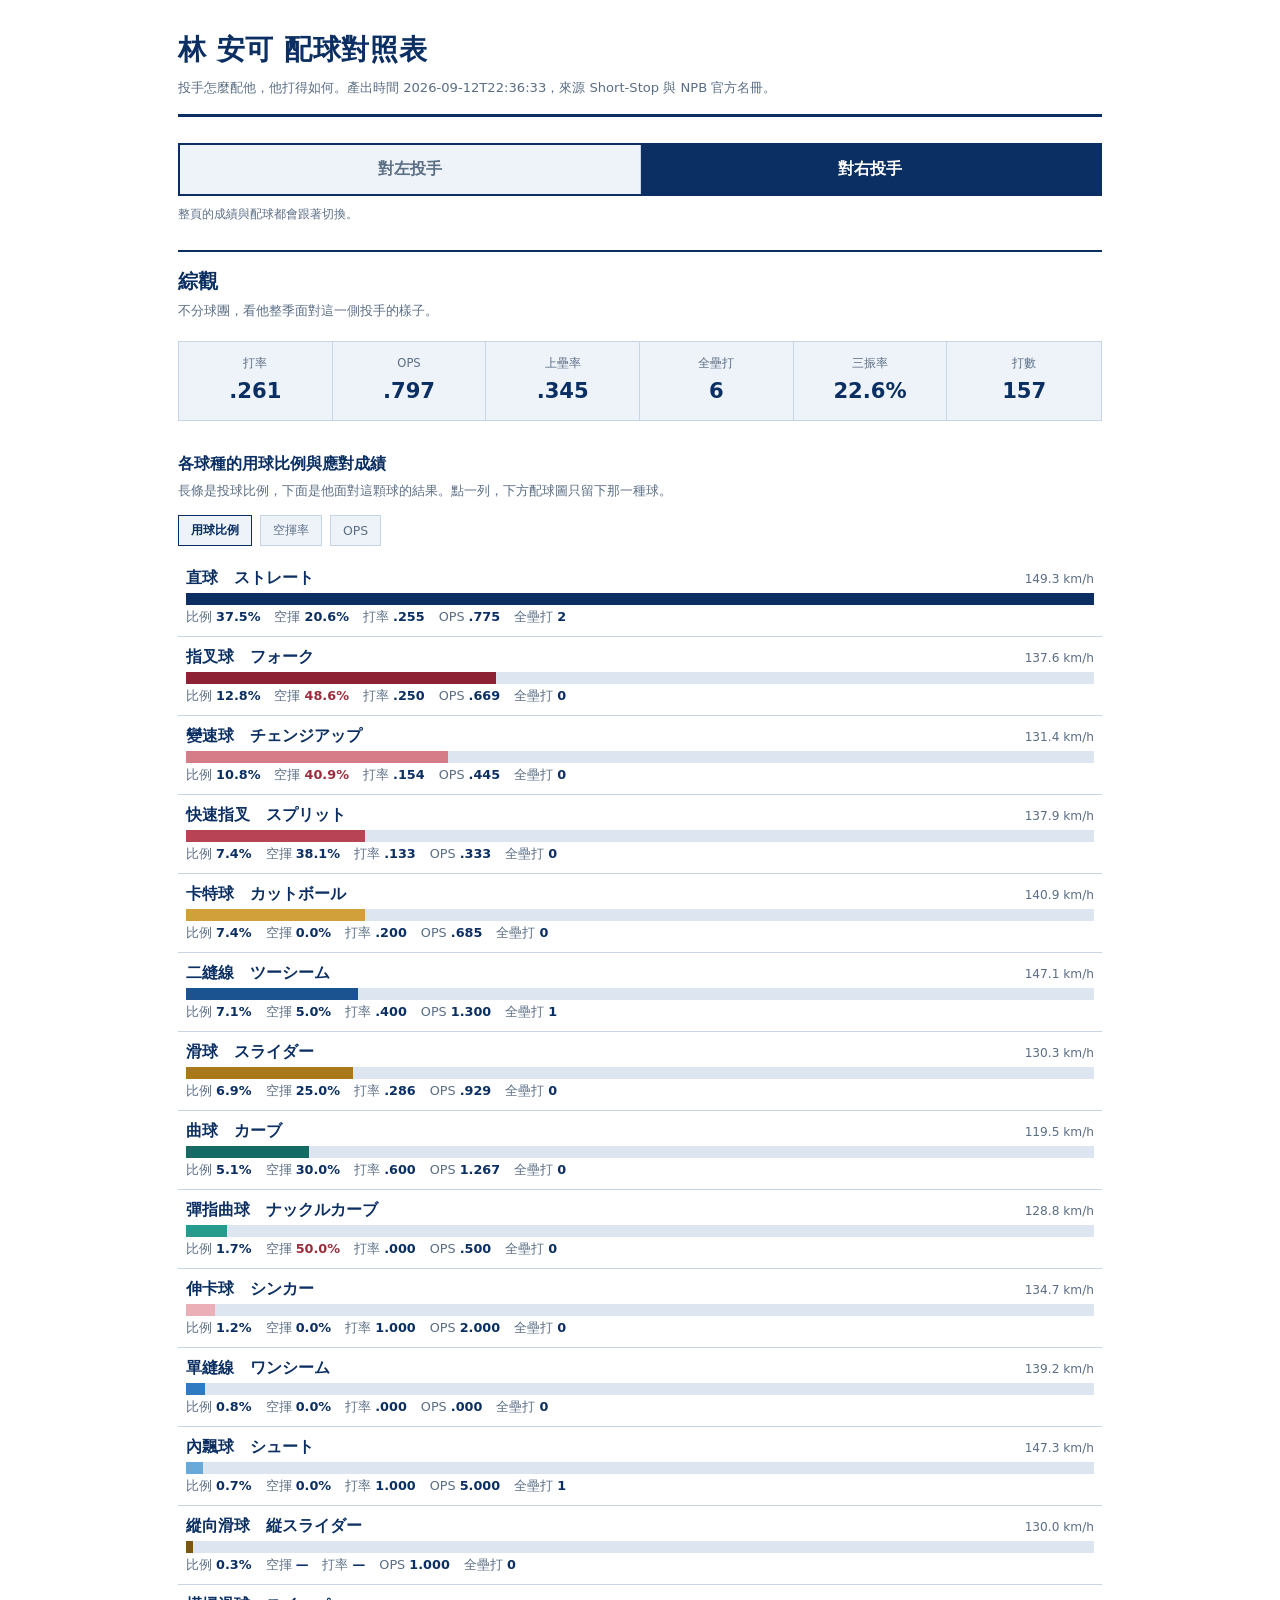
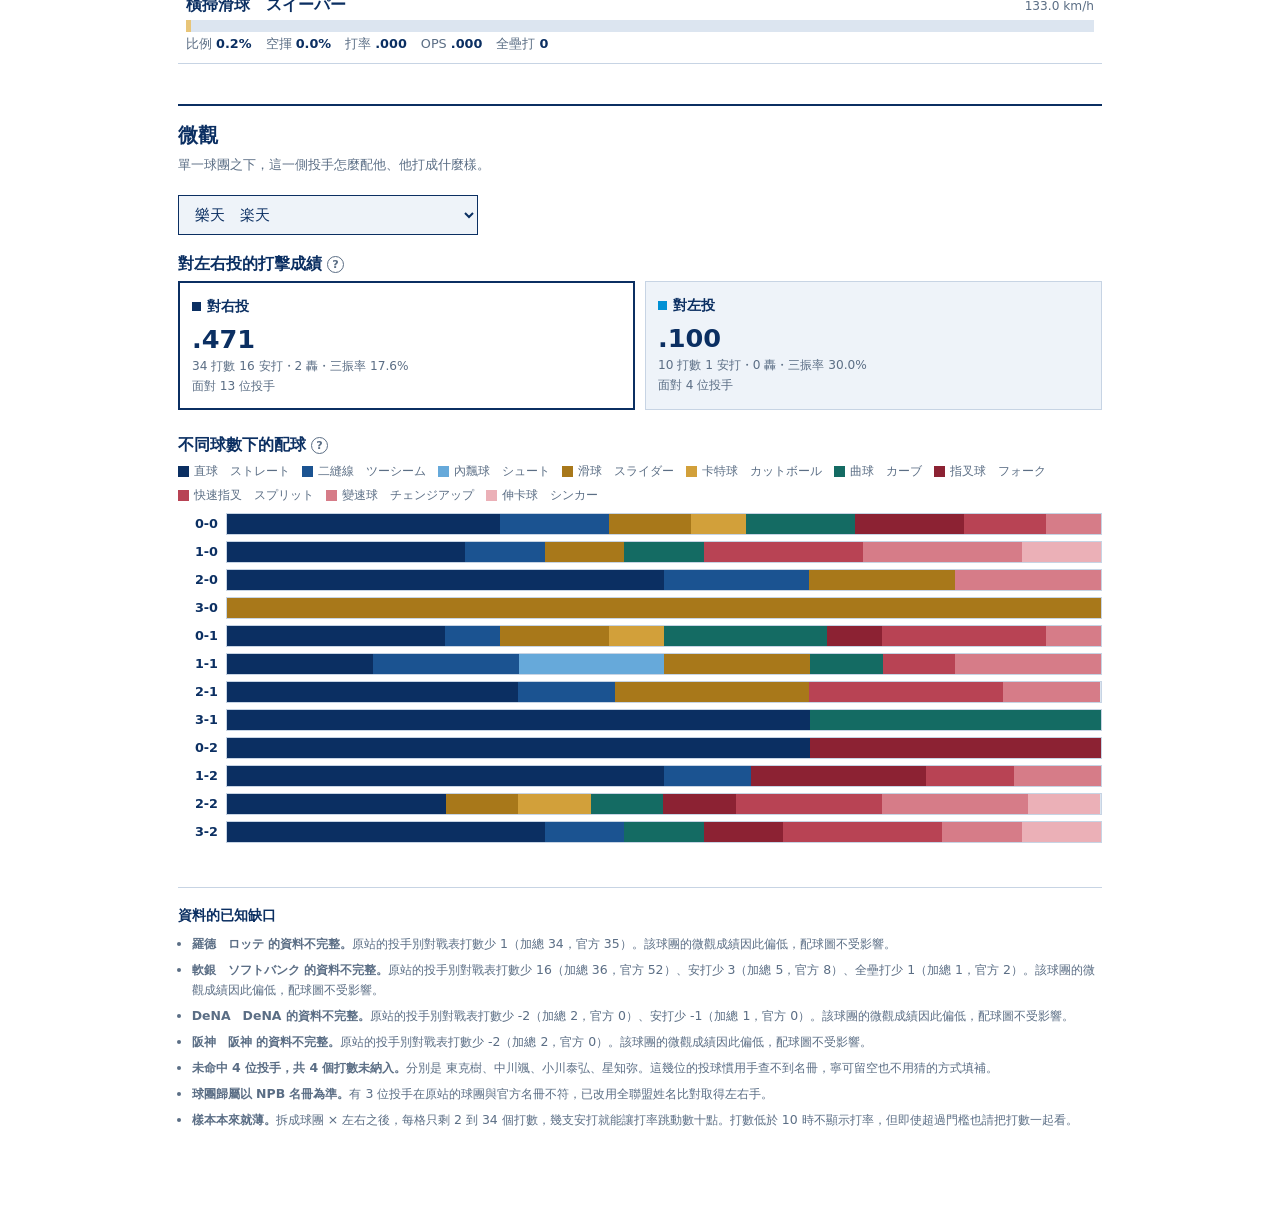
==== commit 2bb49b85: "feat: 成品 HTML 對齊手作樣板的排版與互動 web/report_template.html 的 CSS 與 body 結構逐字採用 tests/fixtures/lin-an-ko-202" ====
--- a/out/report.html
+++ b/out/report.html
@@ -5,245 +5,512 @@
 <meta name="viewport" content="width=device-width, initial-scale=1">
 <title>配球對照表</title>
 <style>
-/* 西武主場配色：白底 + レジェンドブルー（紺），左右投用兩代藍區分 */
+/* 西武主場配色：白底球衣 + レジェンドブルー（紺）
+   左右投分別用球團的兩代藍 — 現行紺與黃金期水色 */
 :root{
-  --paper:#FFFFFF; --paper2:#EEF3F9; --rule:#C7D4E4;
-  --ink:#0B2F62; --muted:#5B6E85; --navy:#0B2F62; --sky:#0090D4; --warn:#9B2C3B;
+  --paper:#FFFFFF;
+  --paper2:#EEF3F9;
+  --rule:#C7D4E4;
+  --ink:#0B2F62;
+  --muted:#5B6E85;
+  --navy:#0B2F62;
+  --sky:#0090D4;
+  --warn:#9B2C3B;
 }
 *{box-sizing:border-box}
-body{margin:0;background:var(--paper);color:var(--ink);
+body{
+  margin:0; background:var(--paper); color:var(--ink);
   font-family:"Hiragino Kaku Gothic ProN","Noto Sans TC","Yu Gothic",system-ui,sans-serif;
-  font-variant-numeric:tabular-nums;line-height:1.6}
+  font-variant-numeric:tabular-nums;
+  line-height:1.6;
+}
 .wrap{max-width:960px;margin:0 auto;padding:28px clamp(10px,3vw,18px) 80px}
+
+/* 頁首 */
 .head{border-bottom:3px solid var(--navy);padding:0 0 16px;margin-bottom:26px}
-.head h1{font-size:1.75rem;margin:0 0 4px;font-weight:800}
+.head h1{font-size:1.75rem;margin:0 0 4px;font-weight:800;letter-spacing:.02em}
 .head .sub{color:var(--muted);font-size:.82rem;margin:0}
+
+/* 左右投切換：實體開關的感覺 */
 .switch{display:flex;border:2px solid var(--ink);margin:0 0 8px;overflow:hidden}
-.switch button{flex:1;padding:14px 8px;border:0;background:var(--paper2);color:var(--muted);
-  font-size:1rem;font-weight:800;cursor:pointer;font-family:inherit}
+.switch button{
+  flex:1;padding:14px 8px;border:0;background:var(--paper2);color:var(--muted);
+  font-size:1rem;font-weight:800;cursor:pointer;font-family:inherit;
+  border-right:1px solid var(--rule);transition:background .15s,color .15s;
+}
+.switch button:last-child{border-right:0}
 .switch button[aria-pressed="true"]{color:#fff}
 .switch button[data-hand="L"][aria-pressed="true"]{background:var(--sky)}
 .switch button[data-hand="R"][aria-pressed="true"]{background:var(--navy)}
+.switch button:focus-visible{outline:3px solid var(--ink);outline-offset:-6px}
+.switch-note{color:var(--muted);font-size:.78rem;margin:0 0 26px}
+
+/* 分層標題 */
 .layer{border-top:2px solid var(--navy);padding-top:14px;margin-top:40px}
+.layer:first-of-type{margin-top:0}
 .layer h2{font-size:1.24rem;margin:0 0 2px;font-weight:800}
 .layer .lead{color:var(--muted);font-size:.82rem;margin:0 0 20px}
-h3{font-size:1.02rem;margin:22px 0 4px;font-weight:800}
+
+h3{font-size:1.02rem;margin:0 0 4px;font-weight:800}
 .note{color:var(--muted);font-size:.8rem;margin:0 0 14px}
-table{width:100%;border-collapse:collapse;margin:0 0 18px;font-size:.86rem}
-th,td{border:1px solid var(--rule);padding:7px 8px;text-align:right}
-th{background:var(--paper2);font-weight:800}
-th:first-child,td:first-child{text-align:left}
-.thin{color:var(--muted)}
-.bad{color:var(--warn);font-weight:800}
-.ok{color:var(--navy);font-weight:800}
-.bar{display:flex;height:22px;border:1px solid var(--rule);overflow:hidden}
+
+/* 問號註記 */
+.qm{
+  display:inline-flex;align-items:center;justify-content:center;
+  width:17px;height:17px;margin-left:5px;padding:0;vertical-align:1px;
+  border:1px solid var(--muted);border-radius:50%;background:none;
+  color:var(--muted);font-size:.7rem;font-weight:700;font-family:inherit;
+  cursor:pointer;line-height:1;
+}
+.qm:hover,.qm[aria-expanded="true"]{background:var(--ink);border-color:var(--ink);color:#fff}
+.qnote{
+  display:none;margin:0 0 14px;padding:10px 12px;
+  background:var(--paper2);border-left:3px solid var(--muted);
+  font-size:.8rem;color:var(--muted);
+}
+.qnote.open{display:block}
+.qnote strong{color:var(--ink)}
+
+/* 成績摘要條 */
+.totals{display:flex;flex-wrap:wrap;gap:0;border:1px solid var(--rule);background:var(--paper2);margin-bottom:30px}
+.totals div{flex:1 1 88px;padding:12px 10px;border-right:1px solid var(--rule);text-align:center}
+.totals div:last-child{border-right:0}
+.totals dt{font-size:.72rem;color:var(--muted);margin:0}
+.totals dd{margin:2px 0 0;font-size:1.32rem;font-weight:800}
+
+/* 球種列表 */
+.sortbar{display:flex;gap:8px;margin-bottom:12px;flex-wrap:wrap}
+.sortbar button{
+  border:1px solid var(--rule);background:var(--paper2);color:var(--muted);
+  padding:6px 12px;font-size:.78rem;font-family:inherit;cursor:pointer;
+}
+.sortbar button[aria-pressed="true"]{border-color:var(--ink);color:var(--ink);font-weight:700}
+.plist{list-style:none;margin:0;padding:0}
+.prow{
+  display:grid;grid-template-columns:1fr;gap:4px;
+  padding:10px 8px;border-bottom:1px solid var(--rule);cursor:pointer;
+  background:none;border-left:0;border-right:0;border-top:0;width:100%;
+  font-family:inherit;text-align:left;color:inherit;
+}
+.prow:hover{background:var(--paper2)}
+.prow[aria-pressed="true"]{background:var(--paper2);box-shadow:inset 4px 0 0 var(--ink)}
+.prow .top{display:flex;align-items:baseline;gap:8px;flex-wrap:wrap}
+.prow .name{font-weight:800;font-size:clamp(.88rem,3.4vw,.98rem);white-space:nowrap}
+.prow .velo{color:var(--muted);font-size:.76rem;margin-left:auto;white-space:nowrap}
+.bar{height:12px;background:#DCE5F0;position:relative}
 .bar span{display:block;height:100%}
-.mixrow{display:flex;align-items:center;gap:8px;margin-bottom:4px}
-.mixrow .cnt{width:42px;font-size:.76rem;font-weight:800;flex:none}
-.mixrow .bar{flex:1}
-.legend{display:flex;flex-wrap:wrap;gap:6px 14px;margin:10px 0 20px;font-size:.76rem}
-.legend i{display:inline-block;width:11px;height:11px;margin-right:5px;vertical-align:-1px}
-.gaps{border-top:2px solid var(--navy);margin-top:46px;padding-top:14px;font-size:.82rem;color:var(--muted)}
-.gaps li{margin-bottom:6px}
-@media(max-width:560px){table{font-size:.78rem}th,td{padding:6px 5px}}
+.stats{display:flex;gap:14px;font-size:.8rem;color:var(--muted);flex-wrap:wrap}
+.stats b{color:var(--ink);font-weight:700}
+.stats .hot{color:var(--warn)}
+
+/* 微觀：球團選單與左右成績卡 */
+.picker{margin-bottom:16px}
+select{
+  font-family:inherit;font-size:.95rem;padding:9px 12px;
+  border:1px solid var(--ink);background:var(--paper2);color:var(--ink);width:100%;max-width:300px;
+}
+.cards{display:flex;gap:10px;margin-bottom:22px;flex-wrap:wrap}
+.card{
+  flex:1 1 160px;border:1px solid var(--rule);padding:12px;
+  background:var(--paper2);
+}
+.card.on[data-hand="R"]{border:2px solid var(--navy);background:#fff}
+.card.on[data-hand="L"]{border:2px solid var(--sky);background:#fff}
+.card h4{margin:0 0 8px;font-size:.86rem;font-weight:800}
+.card h4 .dot{display:inline-block;width:9px;height:9px;margin-right:6px}
+.card .big{font-size:1.6rem;font-weight:800;line-height:1.1}
+.card .sub{font-size:.76rem;color:var(--muted);margin-top:4px}
+.card .thin{color:var(--warn);font-weight:700}
+
+/* 球數配球圖 */
+.counts{margin:0 0 10px}
+.crow{display:flex;align-items:center;gap:8px;margin-bottom:6px}
+.clabel{width:40px;font-size:.8rem;font-weight:800;text-align:right;flex:none}
+.cbar{flex:1;display:flex;height:22px;border:1px solid var(--rule);background:#DCE5F0}
+.cbar .seg{display:block;height:100%;border:0;padding:0;cursor:pointer;font-size:0;transition:opacity .15s}
+.cbar .seg:focus-visible{outline:2px solid var(--ink);outline-offset:-2px;z-index:1}
+.cbar.dim .seg:not(.on){opacity:.18}
+.cbar.none{background:repeating-linear-gradient(45deg,#E4EBF4 0 5px,#D6E0EC 5px 10px)}
+.crow.blank .clabel{color:var(--muted);font-weight:400}
+.cbar em{font-style:normal;font-size:.72rem;color:var(--muted);align-self:center;padding-left:8px}
+.legend{display:flex;flex-wrap:wrap;gap:4px 12px;font-size:.76rem;color:var(--muted);margin-bottom:8px}
+.legend span{display:flex;align-items:center;gap:5px;white-space:nowrap;transition:opacity .15s}
+.legend.dim span:not(.on){opacity:.25}
+.legend span.on{color:var(--ink);font-weight:700}
+.legend i{width:11px;height:11px;display:block;font-style:normal;flex:none}
+.empty{color:var(--muted);font-size:.86rem;padding:16px 0}
+
+/* 頁尾資料說明 */
+.foot{margin-top:44px;border-top:1px solid var(--rule);padding-top:16px;color:var(--muted);font-size:.78rem}
+.foot h3{font-size:.86rem;color:var(--ink);margin-bottom:8px}
+.foot ul{margin:0;padding-left:1.1em}
+.foot li{margin-bottom:6px}
+@media (max-width:520px){.totals div{flex:1 1 33%}}
+@media (prefers-reduced-motion:reduce){*{transition:none!important}}
 </style>
 </head>
 <body>
 <div class="wrap">
-  <div class="head">
+
+  <header class="head">
     <h1 id="title">配球對照表</h1>
     <p class="sub" id="subtitle"></p>
+  </header>
+
+  <div class="switch" role="group" aria-label="切換左投或右投">
+    <button data-hand="L" aria-pressed="false">對左投手</button>
+    <button data-hand="R" aria-pressed="true">對右投手</button>
   </div>
-
-  <div class="switch" id="switch">
-    <button type="button" data-hand="R" aria-pressed="true">對右投</button>
-    <button type="button" data-hand="L" aria-pressed="false">對左投</button>
-  </div>
-  <p class="note" id="switch-note"></p>
+  <p class="switch-note">整頁的成績與配球都會跟著切換。</p>
 
   <section class="layer">
     <h2>綜觀</h2>
-    <p class="lead">不分球團的左右投表現，以及各球種的用球比例。</p>
-    <div id="overview"></div>
+    <p class="lead">不分球團，看他整季面對這一側投手的樣子。</p>
+
+    <dl class="totals" id="totals"></dl>
+
     <h3>各球種的用球比例與應對成績</h3>
-    <div id="pitch-table"></div>
+    <p class="note">長條是投球比例，下面是他面對這顆球的結果。點一列，下方配球圖只留下那一種球。</p>
+    <div class="sortbar" id="sortbar">
+      <button data-sort="usage" aria-pressed="true">用球比例</button>
+      <button data-sort="whiff" aria-pressed="false">空揮率</button>
+      <button data-sort="ops" aria-pressed="false">OPS</button>
+    </div>
+    <ul class="plist" id="plist"></ul>
   </section>
 
   <section class="layer">
     <h2>微觀</h2>
-    <p class="lead">單一球團下的左右投成績與不同球數的配球。</p>
-    <h3>對左右投的打擊成績</h3>
-    <div id="team-table"></div>
-    <h3>不同球數下的配球</h3>
-    <div id="mix"></div>
+    <p class="lead">單一球團之下，這一側投手怎麼配他、他打成什麼樣。</p>
+
+    <div class="picker">
+      <select id="team" aria-label="選擇球團"></select>
+    </div>
+
+    <h3>對左右投的打擊成績<button class="qm" data-note="n-micro" aria-expanded="false" aria-label="這組數據的來源與限制">?</button></h3>
+    <div class="qnote" id="n-micro">
+      <strong>這組數字是自行加總出來的，不是原站提供的。</strong>
+      Short-Stop 只給整季的左右合計與球團合計，沒有兩者交叉。所以我把逐位投手的成績依 NPB 官方名冊的投球慣用手分組後加總。
+      打數、安打、全壘打、三振可以精確相加，<strong>OPS 與上壘率不行</strong> —— 重算需要四壞球與二三壘打，那些欄位原站沒有，所以這裡沒有 OPS。
+      <span id="cross-note"></span>
+    </div>
+    <div class="cards" id="cards"></div>
+
+    <h3>不同球數下的配球<button class="qm" data-note="n-counts" aria-expanded="false" aria-label="配球圖的讀法">?</button></h3>
+    <div class="qnote" id="n-counts">
+      球數為日式寫法「壞球-好球」，所以 3-0 是三壞零好。球種一律照固定順序由左排到右，直球最左。
+      點任一色塊會鎖定該球種，上方球種表同步高亮，再點一次解除。
+      這張圖只顯示投了什麼，<strong>不含打擊結果</strong> —— 結果請看上面那兩張卡。
+    </div>
+    <div class="legend" id="legend"></div>
+    <div class="counts" id="counts"></div>
   </section>
 
-  <section class="layer">
-    <h2>資料校驗</h2>
-    <p class="lead">交叉驗證、一致性稽核與未命中清單，全部攤在明處。</p>
-    <div id="checks"></div>
-  </section>
-
-  <div class="gaps">
+  <footer class="foot">
     <h3>資料的已知缺口</h3>
     <ul id="gaps"></ul>
-  </div>
+  </footer>
 </div>
-
 <script>
-// 常數定義
-const DATA = {"player": "林 安可", "generated_at": "2026-09-12T22:05:54", "min_ab": 10, "overview": {"R": {"ab": 141, "h": 38, "hr": 5, "so": 35, "pitchers": 59, "thin": false, "avg": ".270"}, "L": {"ab": 52, "h": 8, "hr": 2, "so": 18, "pitchers": 23, "thin": false, "avg": ".154"}}, "teams": {"楽天": {"R": {"ab": 34, "h": 16, "hr": 2, "so": 6, "pitchers": 13, "fallback": 0, "thin": false, "avg": ".471"}, "L": {"ab": 10, "h": 1, "hr": 0, "so": 3, "pitchers": 4, "fallback": 0, "thin": false, "avg": ".100"}}, "日本ハム": {"R": {"ab": 31, "h": 6, "hr": 2, "so": 8, "pitchers": 10, "fallback": 0, "thin": false, "avg": ".194"}, "L": {"ab": 12, "h": 3, "hr": 1, "so": 3, "pitchers": 6, "fallback": 0, "thin": false, "avg": ".250"}}, "オリックス": {"R": {"ab": 28, "h": 9, "hr": 0, "so": 9, "pitchers": 13, "fallback": 0, "thin": false, "avg": ".321"}, "L": {"ab": 6, "h": 2, "hr": 0, "so": 3, "pitchers": 3, "fallback": 0, "thin": true, "avg": null}}, "ロッテ": {"L": {"ab": 17, "h": 2, "hr": 1, "so": 5, "pitchers": 7, "fallback": 0, "thin": false, "avg": ".118"}, "R": {"ab": 17, "h": 2, "hr": 0, "so": 3, "pitchers": 8, "fallback": 0, "thin": false, "avg": ".118"}}, "ソフトバンク": {"R": {"ab": 29, "h": 5, "hr": 1, "so": 8, "pitchers": 12, "fallback": 0, "thin": false, "avg": ".172"}, "L": {"ab": 7, "h": 0, "hr": 0, "so": 4, "pitchers": 3, "fallback": 0, "thin": true, "avg": null}}, "DeNA": {"R": {"ab": 0, "h": 0, "hr": 0, "so": 0, "pitchers": 1, "fallback": 1, "thin": true, "avg": null}}, "阪神": {"R": {"ab": 2, "h": 0, "hr": 0, "so": 1, "pitchers": 2, "fallback": 2, "thin": true, "avg": null}}}, "unmatched": [{"team": "DeNA", "name": "東 克樹", "ab": 2}, {"team": "DeNA", "name": "中川 颯", "ab": 0}, {"team": "ヤクルト", "name": "小川 泰弘", "ab": 1}, {"team": "ヤクルト", "name": "星 知弥", "ab": 1}], "audit": [{"team": "ロッテ", "field": "ab", "parsed": 34, "official": 35, "diff": 1}, {"team": "ソフトバンク", "field": "ab", "parsed": 36, "official": 52, "diff": 16}, {"team": "ソフトバンク", "field": "h", "parsed": 5, "official": 8, "diff": 3}, {"team": "ソフトバンク", "field": "hr", "parsed": 1, "official": 2, "diff": 1}, {"team": "DeNA", "field": "ab", "parsed": 2, "official": 0, "diff": -2}, {"team": "DeNA", "field": "h", "parsed": 1, "official": 0, "diff": -1}, {"team": "阪神", "field": "ab", "parsed": 2, "official": 0, "diff": -2}], "cross": {"L": {"parsed_ab": 52, "parsed_h": 8, "official_ab": 52, "official_h": 8, "match": true}, "R": {"parsed_ab": 141, "parsed_h": 38, "official_ab": 157, "official_h": 41, "match": false}}, "mix": {"ソフトバンク": {"合計": [{"count": "0-0", "mix": {"ストレート": 44.2, "チェンジアップ": 16.3, "スライダー": 14.0, "フォーク": 9.3, "スプリット": 4.7, "カットボール": 4.7, "ワンシーム": 2.3, "シュート": 2.3, "カーブ": 2.3}}, {"count": "1-0", "mix": {"ストレート": 50.0, "スライダー": 16.7, "フォーク": 16.7, "カーブ": 8.3, "チェンジアップ": 8.3}}, {"count": "2-0", "mix": {"カーブ": 20.0, "スライダー": 20.0, "ワンシーム": 20.0, "チェンジアップ": 20.0, "ストレート": 20.0}}, {"count": "3-0", "mix": {"スライダー": 50.0, "ワンシーム": 50.0}}, {"count": "0-1", "mix": {"ストレート": 44.0, "スライダー": 20.0, "フォーク": 12.0, "チェンジアップ": 8.0, "カットボール": 4.0, "ワンシーム": 4.0, "カーブ": 4.0, "シュート": 4.0}}, {"count": "1-1", "mix": {"スライダー": 23.5, "ストレート": 17.6, "チェンジアップ": 17.6, "スプリット": 11.8, "フォーク": 11.8, "カットボール": 11.8, "ワンシーム": 5.9}}, {"count": "2-1", "mix": {"ストレート": 50.0, "カットボール": 33.3, "スライダー": 16.7}}, {"count": "3-1", "mix": {"チェンジアップ": 50.0, "ストレート": 50.0}}, {"count": "0-2", "mix": {"ストレート": 71.4, "フォーク": 14.3, "チェンジアップ": 7.1, "スプリット": 7.1}}, {"count": "1-2", "mix": {"ストレート": 47.1, "フォーク": 23.5, "スライダー": 11.8, "スプリット": 5.9, "カットボール": 5.9, "チェンジアップ": 5.9}}, {"count": "2-2", "mix": {"フォーク": 30.8, "ストレート": 30.8, "スライダー": 7.7, "スプリット": 7.7, "カットボール": 7.7, "カーブ": 7.7, "チェンジアップ": 7.7}}, {"count": "3-2", "mix": {"フォーク": 42.9, "カットボール": 28.6, "スライダー": 14.3, "ストレート": 14.3}}], "対右投手": [{"count": "0-0", "mix": {"ストレート": 43.2, "チェンジアップ": 18.9, "フォーク": 10.8, "スライダー": 10.8, "スプリット": 5.4, "カットボール": 5.4, "ワンシーム": 2.7, "シュート": 2.7}}, {"count": "1-0", "mix": {"ストレート": 50.0, "フォーク": 20.0, "カーブ": 10.0, "チェンジアップ": 10.0, "スライダー": 10.0}}, {"count": "2-0", "mix": {"カーブ": 20.0, "スライダー": 20.0, "ワンシーム": 20.0, "チェンジアップ": 20.0, "ストレート": 20.0}}, {"count": "3-0", "mix": {"スライダー": 50.0, "ワンシーム": 50.0}}, {"count": "0-1", "mix": {"ストレート": 42.9, "スライダー": 19.0, "チェンジアップ": 9.5, "フォーク": 9.5, "カットボール": 4.8, "ワンシーム": 4.8, "カーブ": 4.8, "シュート": 4.8}}, {"count": "1-1", "mix": {"チェンジアップ": 21.4, "ストレート": 14.3, "スライダー": 14.3, "スプリット": 14.3, "フォーク": 14.3, "カットボール": 14.3, "ワンシーム": 7.1}}, {"count": "2-1", "mix": {"ストレート": 50.0, "カットボール": 25.0, "スライダー": 25.0}}, {"count": "3-1", "mix": {"チェンジアップ": 50.0, "ストレート": 50.0}}, {"count": "0-2", "mix": {"ストレート": 72.7, "チェンジアップ": 9.1, "スプリット": 9.1, "フォーク": 9.1}}, {"count": "1-2", "mix": {"ストレート": 46.7, "フォーク": 26.7, "スプリット": 6.7, "スライダー": 6.7, "カットボール": 6.7, "チェンジアップ": 6.7}}, {"count": "2-2", "mix": {"フォーク": 27.3, "ストレート": 27.3, "スライダー": 9.1, "スプリット": 9.1, "カットボール": 9.1, "カーブ": 9.1, "チェンジアップ": 9.1}}, {"count": "3-2", "mix": {"フォーク": 50.0, "カットボール": 33.3, "ストレート": 16.7}}], "対左投手": [{"count": "0-0", "mix": {"ストレート": 50.0, "スライダー": 33.3, "カーブ": 16.7}}, {"count": "1-0", "mix": {"スライダー": 50.0, "ストレート": 50.0}}, {"count": "2-0", "mix": {}}, {"count": "3-0", "mix": {}}, {"count": "0-1", "mix": {"ストレート": 50.0, "スライダー": 25.0, "フォーク": 25.0}}, {"count": "1-1", "mix": {"スライダー": 66.7, "ストレート": 33.3}}, {"count": "2-1", "mix": {"カットボール": 50.0, "ストレート": 50.0}}, {"count": "3-1", "mix": {}}, {"count": "0-2", "mix": {"ストレート": 66.7, "フォーク": 33.3}}, {"count": "1-2", "mix": {"ストレート": 50.0, "スライダー": 50.0}}, {"count": "2-2", "mix": {"ストレート": 50.0, "フォーク": 50.0}}, {"count": "3-2", "mix": {"スライダー": 100.0}}]}, "オリックス": {"合計": [{"count": "0-0", "mix": {"ストレート": 30.0, "カットボール": 15.0, "チェンジアップ": 10.0, "ツーシーム": 10.0, "ナックルカーブ": 10.0, "スライダー": 7.5, "カーブ": 5.0, "スプリット": 5.0, "フォーク": 5.0, "スローカーブ": 2.5}}, {"count": "1-0", "mix": {"ストレート": 38.9, "ツーシーム": 22.2, "スプリット": 11.1, "スライダー": 5.6, "チェンジアップ": 5.6, "シンカー": 5.6, "カットボール": 5.6, "カーブ": 5.6}}, {"count": "2-0", "mix": {"ストレート": 50.0, "ツーシーム": 16.7, "縦スライダー": 8.3, "シンカー": 8.3, "スライダー": 8.3, "スプリット": 8.3}}, {"count": "3-0", "mix": {"ストレート": 50.0, "縦スライダー": 25.0, "ツーシーム": 25.0}}, {"count": "0-1", "mix": {"ストレート": 27.8, "ツーシーム": 27.8, "スライダー": 16.7, "カットボール": 5.6, "ナックルカーブ": 5.6, "フォーク": 5.6, "シンカー": 5.6, "チェンジアップ": 5.6}}, {"count": "1-1", "mix": {"ストレート": 35.7, "ツーシーム": 14.3, "チェンジアップ": 14.3, "ナックルカーブ": 14.3, "スプリット": 7.1, "カーブ": 7.1, "カットボール": 7.1}}, {"count": "2-1", "mix": {"ツーシーム": 41.7, "ストレート": 41.7, "カットボール": 16.7}}, {"count": "3-1", "mix": {"ツーシーム": 33.3, "ストレート": 33.3, "カットボール": 33.3}}, {"count": "0-2", "mix": {"ストレート": 27.3, "チェンジアップ": 18.2, "カットボール": 18.2, "ナックルカーブ": 9.1, "スライダー": 9.1, "フォーク": 9.1, "ツーシーム": 9.1}}, {"count": "1-2", "mix": {"ストレート": 30.0, "チェンジアップ": 30.0, "スプリット": 20.0, "スライダー": 10.0, "フォーク": 10.0}}, {"count": "2-2", "mix": {"ストレート": 40.0, "チェンジアップ": 20.0, "フォーク": 20.0, "スライダー": 10.0, "ナックルカーブ": 10.0}}, {"count": "3-2", "mix": {"ツーシーム": 33.3, "スライダー": 33.3, "スプリット": 16.7, "ストレート": 16.7}}], "対右投手": [{"count": "0-0", "mix": {"ストレート": 32.4, "カットボール": 14.7, "チェンジアップ": 11.8, "ツーシーム": 11.8, "ナックルカーブ": 11.8, "カーブ": 5.9, "スプリット": 5.9, "フォーク": 5.9}}, {"count": "1-0", "mix": {"ストレート": 38.9, "ツーシーム": 22.2, "スプリット": 11.1, "スライダー": 5.6, "チェンジアップ": 5.6, "シンカー": 5.6, "カットボール": 5.6, "カーブ": 5.6}}, {"count": "2-0", "mix": {"ストレート": 50.0, "ツーシーム": 16.7, "縦スライダー": 8.3, "シンカー": 8.3, "スライダー": 8.3, "スプリット": 8.3}}, {"count": "3-0", "mix": {"ストレート": 50.0, "縦スライダー": 25.0, "ツーシーム": 25.0}}, {"count": "0-1", "mix": {"ツーシーム": 38.5, "ストレート": 30.8, "ナックルカーブ": 7.7, "フォーク": 7.7, "シンカー": 7.7, "チェンジアップ": 7.7}}, {"count": "1-1", "mix": {"ストレート": 25.0, "ツーシーム": 16.7, "チェンジアップ": 16.7, "ナックルカーブ": 16.7, "スプリット": 8.3, "カーブ": 8.3, "カットボール": 8.3}}, {"count": "2-1", "mix": {"ツーシーム": 41.7, "ストレート": 41.7, "カットボール": 16.7}}, {"count": "3-1", "mix": {"ツーシーム": 33.3, "ストレート": 33.3, "カットボール": 33.3}}, {"count": "0-2", "mix": {"ストレート": 42.9, "チェンジアップ": 28.6, "ナックルカーブ": 14.3, "ツーシーム": 14.3}}, {"count": "1-2", "mix": {"チェンジアップ": 42.9, "スプリット": 28.6, "ストレート": 14.3, "フォーク": 14.3}}, {"count": "2-2", "mix": {"ストレート": 37.5, "チェンジアップ": 25.0, "フォーク": 25.0, "ナックルカーブ": 12.5}}, {"count": "3-2", "mix": {"ツーシーム": 40.0, "スプリット": 20.0, "ストレート": 20.0, "スライダー": 20.0}}], "対左投手": [{"count": "0-0", "mix": {"スライダー": 50.0, "ストレート": 16.7, "スローカーブ": 16.7, "カットボール": 16.7}}, {"count": "1-0", "mix": {}}, {"count": "2-0", "mix": {}}, {"count": "3-0", "mix": {}}, {"count": "0-1", "mix": {"スライダー": 60.0, "ストレート": 20.0, "カットボール": 20.0}}, {"count": "1-1", "mix": {"ストレート": 100.0}}, {"count": "2-1", "mix": {}}, {"count": "3-1", "mix": {}}, {"count": "0-2", "mix": {"カットボール": 50.0, "スライダー": 25.0, "フォーク": 25.0}}, {"count": "1-2", "mix": {"ストレート": 66.7, "スライダー": 33.3}}, {"count": "2-2", "mix": {"スライダー": 50.0, "ストレート": 50.0}}, {"count": "3-2", "mix": {"スライダー": 100.0}}]}, "楽天": {"合計": [{"count": "0-0", "mix": {"ストレート": 35.7, "カーブ": 11.9, "スライダー": 11.9, "カットボール": 9.5, "フォーク": 9.5, "ツーシーム": 9.5, "スプリット": 7.1, "チェンジアップ": 4.8}}, {"count": "1-0", "mix": {"ストレート": 26.7, "スライダー": 20.0, "スプリット": 13.3, "チェンジアップ": 13.3, "シンカー": 6.7, "ツーシーム": 6.7, "カットボール": 6.7, "カーブ": 6.7}}, {"count": "2-0", "mix": {"ストレート": 42.9, "スライダー": 14.3, "ツーシーム": 14.3, "チェンジアップ": 14.3, "カットボール": 14.3}}, {"count": "3-0", "mix": {"スライダー": 100.0}}, {"count": "0-1", "mix": {"ストレート": 30.0, "カーブ": 20.0, "スプリット": 15.0, "スライダー": 15.0, "カットボール": 5.0, "フォーク": 5.0, "ツーシーム": 5.0, "チェンジアップ": 5.0}}, {"count": "1-1", "mix": {"ストレート": 31.3, "チェンジアップ": 12.5, "スライダー": 12.5, "シュート": 12.5, "ツーシーム": 12.5, "カーブ": 6.3, "スプリット": 6.3, "カットボール": 6.3}}, {"count": "2-1", "mix": {"ストレート": 33.3, "スライダー": 25.0, "スプリット": 16.7, "ツーシーム": 8.3, "チェンジアップ": 8.3, "カットボール": 8.3}}, {"count": "3-1", "mix": {"ストレート": 66.7, "カーブ": 33.3}}, {"count": "0-2", "mix": {"ストレート": 57.1, "フォーク": 28.6, "スライダー": 14.3}}, {"count": "1-2", "mix": {"ストレート": 50.0, "フォーク": 16.7, "スプリット": 8.3, "スライダー": 8.3, "ツーシーム": 8.3, "チェンジアップ": 8.3}}, {"count": "2-2", "mix": {"ストレート": 26.7, "スライダー": 20.0, "スプリット": 13.3, "チェンジアップ": 13.3, "カットボール": 6.7, "シンカー": 6.7, "カーブ": 6.7, "フォーク": 6.7}}, {"count": "3-2", "mix": {"ストレート": 36.4, "スプリット": 18.2, "カーブ": 9.1, "シンカー": 9.1, "フォーク": 9.1, "ツーシーム": 9.1, "チェンジアップ": 9.1}}], "対右投手": [{"count": "0-0", "mix": {"ストレート": 31.3, "カーブ": 12.5, "フォーク": 12.5, "ツーシーム": 12.5, "スプリット": 9.4, "スライダー": 9.4, "カットボール": 6.3, "チェンジアップ": 6.3}}, {"count": "1-0", "mix": {"ストレート": 27.3, "スプリット": 18.2, "チェンジアップ": 18.2, "シンカー": 9.1, "スライダー": 9.1, "ツーシーム": 9.1, "カーブ": 9.1}}, {"count": "2-0", "mix": {"ストレート": 50.0, "スライダー": 16.7, "ツーシーム": 16.7, "チェンジアップ": 16.7}}, {"count": "3-0", "mix": {"スライダー": 100.0}}, {"count": "0-1", "mix": {"ストレート": 25.0, "スプリット": 18.8, "カーブ": 18.8, "スライダー": 12.5, "カットボール": 6.3, "フォーク": 6.3, "ツーシーム": 6.3, "チェンジアップ": 6.3}}, {"count": "1-1", "mix": {"ストレート": 16.7, "チェンジアップ": 16.7, "スライダー": 16.7, "シュート": 16.7, "ツーシーム": 16.7, "カーブ": 8.3, "スプリット": 8.3}}, {"count": "2-1", "mix": {"ストレート": 33.3, "スライダー": 22.2, "スプリット": 22.2, "ツーシーム": 11.1, "チェンジアップ": 11.1}}, {"count": "3-1", "mix": {"ストレート": 66.7, "カーブ": 33.3}}, {"count": "0-2", "mix": {"ストレート": 66.7, "フォーク": 33.3}}, {"count": "1-2", "mix": {"ストレート": 50.0, "フォーク": 20.0, "スプリット": 10.0, "ツーシーム": 10.0, "チェンジアップ": 10.0}}, {"count": "2-2", "mix": {"ストレート": 25.0, "スプリット": 16.7, "チェンジアップ": 16.7, "カットボール": 8.3, "シンカー": 8.3, "カーブ": 8.3, "フォーク": 8.3, "スライダー": 8.3}}, {"count": "3-2", "mix": {"ストレート": 36.4, "スプリット": 18.2, "カーブ": 9.1, "シンカー": 9.1, "フォーク": 9.1, "ツーシーム": 9.1, "チェンジアップ": 9.1}}], "対左投手": [{"count": "0-0", "mix": {"ストレート": 50.0, "カットボール": 20.0, "スライダー": 20.0, "カーブ": 10.0}}, {"count": "1-0", "mix": {"スライダー": 50.0, "カットボール": 25.0, "ストレート": 25.0}}, {"count": "2-0", "mix": {"カットボール": 100.0}}, {"count": "3-0", "mix": {}}, {"count": "0-1", "mix": {"ストレート": 50.0, "カーブ": 25.0, "スライダー": 25.0}}, {"count": "1-1", "mix": {"ストレート": 75.0, "カットボール": 25.0}}, {"count": "2-1", "mix": {"スライダー": 33.3, "カットボール": 33.3, "ストレート": 33.3}}, {"count": "3-1", "mix": {}}, {"count": "0-2", "mix": {"スライダー": 100.0}}, {"count": "1-2", "mix": {"ストレート": 50.0, "スライダー": 50.0}}, {"count": "2-2", "mix": {"スライダー": 66.7, "ストレート": 33.3}}, {"count": "3-2", "mix": {}}]}, "日本ハム": {"合計": [{"count": "0-0", "mix": {"ストレート": 40.5, "カットボール": 18.9, "フォーク": 10.8, "スプリット": 8.1, "チェンジアップ": 8.1, "カーブ": 5.4, "スライダー": 5.4, "スイーパー": 2.7}}, {"count": "1-0", "mix": {"ストレート": 25.0, "カットボール": 25.0, "フォーク": 18.8, "スライダー": 12.5, "ツーシーム": 6.3, "チェンジアップ": 6.3, "カーブ": 6.3}}, {"count": "2-0", "mix": {"カットボール": 66.7, "チェンジアップ": 33.3}}, {"count": "3-0", "mix": {"ストレート": 100.0}}, {"count": "0-1", "mix": {"ストレート": 41.2, "スライダー": 23.5, "カーブ": 11.8, "チェンジアップ": 11.8, "カットボール": 5.9, "フォーク": 5.9}}, {"count": "1-1", "mix": {"フォーク": 35.3, "カットボール": 23.5, "カーブ": 17.6, "ストレート": 11.8, "ツーシーム": 5.9, "スライダー": 5.9}}, {"count": "2-1", "mix": {"カットボール": 25.0, "ストレート": 25.0, "フォーク": 25.0, "ツーシーム": 12.5, "スライダー": 12.5}}, {"count": "3-1", "mix": {"カットボール": 100.0}}, {"count": "0-2", "mix": {"ストレート": 50.0, "スライダー": 25.0, "フォーク": 25.0}}, {"count": "1-2", "mix": {"フォーク": 38.9, "ストレート": 38.9, "スプリット": 22.2}}, {"count": "2-2", "mix": {"ストレート": 40.0, "フォーク": 20.0, "カットボール": 10.0, "チェンジアップ": 10.0, "スライダー": 10.0, "スプリット": 10.0}}, {"count": "3-2", "mix": {"カットボール": 60.0, "フォーク": 20.0, "ストレート": 20.0}}], "対右投手": [{"count": "0-0", "mix": {"ストレート": 46.2, "フォーク": 11.5, "スプリット": 11.5, "カーブ": 7.7, "チェンジアップ": 7.7, "カットボール": 7.7, "スイーパー": 3.8, "スライダー": 3.8}}, {"count": "1-0", "mix": {"カットボール": 30.8, "フォーク": 23.1, "ストレート": 23.1, "スライダー": 7.7, "ツーシーム": 7.7, "カーブ": 7.7}}, {"count": "2-0", "mix": {"カットボール": 66.7, "チェンジアップ": 33.3}}, {"count": "3-0", "mix": {"ストレート": 100.0}}, {"count": "0-1", "mix": {"ストレート": 54.5, "カーブ": 18.2, "チェンジアップ": 18.2, "カットボール": 9.1}}, {"count": "1-1", "mix": {"フォーク": 46.2, "カットボール": 23.1, "カーブ": 23.1, "ストレート": 7.7}}, {"count": "2-1", "mix": {"フォーク": 40.0, "ストレート": 20.0, "ツーシーム": 20.0, "スライダー": 20.0}}, {"count": "3-1", "mix": {"カットボール": 100.0}}, {"count": "0-2", "mix": {"ストレート": 100.0}}, {"count": "1-2", "mix": {"フォーク": 46.7, "ストレート": 33.3, "スプリット": 20.0}}, {"count": "2-2", "mix": {"ストレート": 50.0, "スプリット": 25.0, "フォーク": 25.0}}, {"count": "3-2", "mix": {"カットボール": 50.0, "フォーク": 25.0, "ストレート": 25.0}}], "対左投手": [{"count": "0-0", "mix": {"カットボール": 45.5, "ストレート": 27.3, "スライダー": 9.1, "フォーク": 9.1, "チェンジアップ": 9.1}}, {"count": "1-0", "mix": {"ストレート": 33.3, "スライダー": 33.3, "チェンジアップ": 33.3}}, {"count": "2-0", "mix": {}}, {"count": "3-0", "mix": {}}, {"count": "0-1", "mix": {"スライダー": 66.7, "フォーク": 16.7, "ストレート": 16.7}}, {"count": "1-1", "mix": {"ツーシーム": 25.0, "カットボール": 25.0, "スライダー": 25.0, "ストレート": 25.0}}, {"count": "2-1", "mix": {"カットボール": 66.7, "ストレート": 33.3}}, {"count": "3-1", "mix": {}}, {"count": "0-2", "mix": {"スライダー": 50.0, "フォーク": 50.0}}, {"count": "1-2", "mix": {"ストレート": 66.7, "スプリット": 33.3}}, {"count": "2-2", "mix": {"ストレート": 33.3, "カットボール": 16.7, "フォーク": 16.7, "チェンジアップ": 16.7, "スライダー": 16.7}}, {"count": "3-2", "mix": {"カットボール": 100.0}}]}, "ロッテ": {"合計": [{"count": "0-0", "mix": {"ストレート": 66.7, "チェンジアップ": 14.8, "スライダー": 11.1, "カーブ": 7.4}}, {"count": "1-0", "mix": {"チェンジアップ": 27.3, "ストレート": 27.3, "カットボール": 27.3, "フォーク": 18.2}}, {"count": "2-0", "mix": {"カットボール": 66.7, "ストレート": 33.3}}, {"count": "3-0", "mix": {"ストレート": 100.0}}, {"count": "0-1", "mix": {"ストレート": 40.0, "フォーク": 20.0, "スライダー": 13.3, "カーブ": 6.7, "チェンジアップ": 6.7, "スプリット": 6.7, "ナックルカーブ": 6.7}}, {"count": "1-1", "mix": {"ストレート": 62.5, "フォーク": 12.5, "カーブ": 12.5, "シンカー": 12.5}}, {"count": "2-1", "mix": {"ストレート": 66.7, "チェンジアップ": 16.7, "カットボール": 16.7}}, {"count": "3-1", "mix": {"ストレート": 66.7, "チェンジアップ": 33.3}}, {"count": "0-2", "mix": {"ストレート": 33.3, "スプリット": 22.2, "フォーク": 11.1, "カーブ": 11.1, "スライダー": 11.1, "ナックルカーブ": 11.1}}, {"count": "1-2", "mix": {"ストレート": 50.0, "カットボール": 16.7, "スプリット": 16.7, "スライダー": 16.7}}, {"count": "2-2", "mix": {"ストレート": 20.0, "フォーク": 20.0, "スプリット": 20.0, "チェンジアップ": 20.0, "スライダー": 20.0}}, {"count": "3-2", "mix": {"カットボール": 100.0}}], "対右投手": [{"count": "0-0", "mix": {"ストレート": 72.2, "チェンジアップ": 22.2, "スライダー": 5.6}}, {"count": "1-0", "mix": {"チェンジアップ": 42.9, "フォーク": 28.6, "カットボール": 14.3, "ストレート": 14.3}}, {"count": "2-0", "mix": {"ストレート": 50.0, "カットボール": 50.0}}, {"count": "3-0", "mix": {"ストレート": 100.0}}, {"count": "0-1", "mix": {"ストレート": 50.0, "フォーク": 20.0, "カーブ": 10.0, "チェンジアップ": 10.0, "スプリット": 10.0}}, {"count": "1-1", "mix": {"ストレート": 60.0, "フォーク": 20.0, "シンカー": 20.0}}, {"count": "2-1", "mix": {"ストレート": 50.0, "チェンジアップ": 25.0, "カットボール": 25.0}}, {"count": "3-1", "mix": {"ストレート": 66.7, "チェンジアップ": 33.3}}, {"count": "0-2", "mix": {"ストレート": 42.9, "スプリット": 28.6, "カーブ": 14.3, "ナックルカーブ": 14.3}}, {"count": "1-2", "mix": {"ストレート": 66.7, "スプリット": 33.3}}, {"count": "2-2", "mix": {"ストレート": 25.0, "フォーク": 25.0, "スプリット": 25.0, "チェンジアップ": 25.0}}, {"count": "3-2", "mix": {"カットボール": 100.0}}], "対左投手": [{"count": "0-0", "mix": {"ストレート": 55.6, "スライダー": 22.2, "カーブ": 22.2}}, {"count": "1-0", "mix": {"ストレート": 50.0, "カットボール": 50.0}}, {"count": "2-0", "mix": {"カットボール": 100.0}}, {"count": "3-0", "mix": {}}, {"count": "0-1", "mix": {"スライダー": 40.0, "フォーク": 20.0, "ストレート": 20.0, "ナックルカーブ": 20.0}}, {"count": "1-1", "mix": {"ストレート": 66.7, "カーブ": 33.3}}, {"count": "2-1", "mix": {"ストレート": 100.0}}, {"count": "3-1", "mix": {}}, {"count": "0-2", "mix": {"フォーク": 50.0, "スライダー": 50.0}}, {"count": "1-2", "mix": {"ストレート": 33.3, "カットボール": 33.3, "スライダー": 33.3}}, {"count": "2-2", "mix": {"スライダー": 100.0}}, {"count": "3-2", "mix": {}}]}, "ヤクルト": {"合計": [{"count": "0-0", "mix": {"フォーク": 100.0}}, {"count": "1-0", "mix": {"フォーク": 100.0}}, {"count": "2-0", "mix": {"フォーク": 100.0}}, {"count": "3-0", "mix": {}}, {"count": "0-1", "mix": {"ストレート": 100.0}}, {"count": "1-1", "mix": {"チェンジアップ": 100.0}}, {"count": "2-1", "mix": {"ストレート": 50.0, "スライダー": 50.0}}, {"count": "3-1", "mix": {}}, {"count": "0-2", "mix": {}}, {"count": "1-2", "mix": {}}, {"count": "2-2", "mix": {"ストレート": 33.3, "フォーク": 33.3, "チェンジアップ": 33.3}}, {"count": "3-2", "mix": {}}], "対右投手": [{"count": "0-0", "mix": {"フォーク": 100.0}}, {"count": "1-0", "mix": {"フォーク": 100.0}}, {"count": "2-0", "mix": {"フォーク": 100.0}}, {"count": "3-0", "mix": {}}, {"count": "0-1", "mix": {"ストレート": 100.0}}, {"count": "1-1", "mix": {"チェンジアップ": 100.0}}, {"count": "2-1", "mix": {"ストレート": 50.0, "スライダー": 50.0}}, {"count": "3-1", "mix": {}}, {"count": "0-2", "mix": {}}, {"count": "1-2", "mix": {}}, {"count": "2-2", "mix": {"ストレート": 33.3, "フォーク": 33.3, "チェンジアップ": 33.3}}, {"count": "3-2", "mix": {}}]}}, "pitch": {"対左投手": [{"pitch": "ストレート", "share": "38.0%", "speed": "146.4km/h", "whiff": "12.1%", "ops": ".428", "avg": ".111", "hr": "1"}, {"pitch": "スライダー", "share": "32.6%", "speed": "129.1km/h", "whiff": "57.6%", "ops": ".358", "avg": ".158", "hr": "0"}, {"pitch": "カットボール", "share": "14.7%", "speed": "135.8km/h", "whiff": "27.3%", "ops": ".400", "avg": ".200", "hr": "0"}, {"pitch": "フォーク", "share": "6.0%", "speed": "133.6km/h", "whiff": "71.4%", "ops": ".000", "avg": ".000", "hr": "0"}, {"pitch": "カーブ", "share": "4.9%", "speed": "122.2km/h", "whiff": "50.0%", "ops": "—", "avg": "—", "hr": "0"}, {"pitch": "チェンジアップ", "share": "1.6%", "speed": "121.0km/h", "whiff": "0.0%", "ops": "2.500", "avg": ".500", "hr": "1"}, {"pitch": "スローカーブ", "share": "0.5%", "speed": "90.0km/h", "whiff": "—", "ops": "—", "avg": "—", "hr": "0"}, {"pitch": "ツーシーム", "share": "0.5%", "speed": "140.0km/h", "whiff": "—", "ops": "—", "avg": "—", "hr": "0"}, {"pitch": "スプリット", "share": "0.5%", "speed": "134.0km/h", "whiff": "0.0%", "ops": "—", "avg": "—", "hr": "0"}, {"pitch": "ナックルカーブ", "share": "0.5%", "speed": "113.0km/h", "whiff": "—", "ops": "—", "avg": "—", "hr": "0"}], "対右投手": [{"pitch": "ストレート", "share": "37.5%", "speed": "149.3km/h", "whiff": "20.6%", "ops": ".775", "avg": ".255", "hr": "2"}, {"pitch": "フォーク", "share": "12.8%", "speed": "137.6km/h", "whiff": "48.6%", "ops": ".669", "avg": ".250", "hr": "0"}, {"pitch": "チェンジアップ", "share": "10.8%", "speed": "131.4km/h", "whiff": "40.9%", "ops": ".445", "avg": ".154", "hr": "0"}, {"pitch": "スプリット", "share": "7.4%", "speed": "137.9km/h", "whiff": "38.1%", "ops": ".333", "avg": ".133", "hr": "0"}, {"pitch": "カットボール", "share": "7.4%", "speed": "140.9km/h", "whiff": "0.0%", "ops": ".685", "avg": ".200", "hr": "0"}, {"pitch": "ツーシーム", "share": "7.1%", "speed": "147.1km/h", "whiff": "5.0%", "ops": "1.300", "avg": ".400", "hr": "1"}, {"pitch": "スライダー", "share": "6.9%", "speed": "130.3km/h", "whiff": "25.0%", "ops": ".929", "avg": ".286", "hr": "0"}, {"pitch": "カーブ", "share": "5.1%", "speed": "119.5km/h", "whiff": "30.0%", "ops": "1.267", "avg": ".600", "hr": "0"}, {"pitch": "ナックルカーブ", "share": "1.7%", "speed": "128.8km/h", "whiff": "50.0%", "ops": ".500", "avg": ".000", "hr": "0"}, {"pitch": "シンカー", "share": "1.2%", "speed": "134.7km/h", "whiff": "0.0%", "ops": "2.000", "avg": "1.000", "hr": "0"}, {"pitch": "ワンシーム", "share": "0.8%", "speed": "139.2km/h", "whiff": "0.0%", "ops": ".000", "avg": ".000", "hr": "0"}, {"pitch": "シュート", "share": "0.7%", "speed": "147.3km/h", "whiff": "0.0%", "ops": "5.000", "avg": "1.000", "hr": "1"}, {"pitch": "縦スライダー", "share": "0.3%", "speed": "130.0km/h", "whiff": "—", "ops": "1.000", "avg": "—", "hr": "0"}, {"pitch": "スイーパー", "share": "0.2%", "speed": "133.0km/h", "whiff": "0.0%", "ops": ".000", "avg": ".000", "hr": "0"}]}, "pitch_meta": {"order": ["ストレート", "ツーシーム", "ワンシーム", "シュート", "スライダー", "カットボール", "スイーパー", "縦スライダー", "カーブ", "ナックルカーブ", "スローカーブ", "フォーク", "スプリット", "チェンジアップ", "シンカー"], "colors": {"ストレート": "#0B2F62", "ツーシーム": "#1B5391", "ワンシーム": "#2E7CBF", "シュート": "#66A9DA", "スライダー": "#A8781A", "カットボール": "#D2A03A", "スイーパー": "#E8C578", "縦スライダー": "#7A560E", "カーブ": "#146B63", "ナックルカーブ": "#279B8E", "スローカーブ": "#7BC4BA", "フォーク": "#8C2233", "スプリット": "#B84354", "チェンジアップ": "#D67C88", "シンカー": "#EBB0B7"}, "zh": {"ストレート": "直球", "ツーシーム": "二縫線", "ワンシーム": "單縫線", "シュート": "內飄球", "スライダー": "滑球", "カットボール": "卡特球", "スイーパー": "橫掃滑球", "縦スライダー": "縱向滑球", "カーブ": "曲球", "ナックルカーブ": "彈指曲球", "スローカーブ": "慢速曲球", "フォーク": "指叉球", "スプリット": "快速指叉", "チェンジアップ": "變速球", "シンカー": "伸卡球"}}, "team_meta": {"楽天": {"zh": "樂天", "npb_code": "e"}, "日本ハム": {"zh": "日本火腿", "npb_code": "f"}, "オリックス": {"zh": "歐力士", "npb_code": "b"}, "ロッテ": {"zh": "羅德", "npb_code": "m"}, "ソフトバンク": {"zh": "軟銀", "npb_code": "h"}, "西武": {"zh": "西武", "npb_code": "l"}, "ヤクルト": {"zh": "養樂多", "npb_code": "s"}, "DeNA": {"zh": "DeNA", "npb_code": "db"}, "阪神": {"zh": "阪神", "npb_code": "t"}, "巨人": {"zh": "巨人", "npb_code": "g"}, "中日": {"zh": "中日", "npb_code": "d"}, "広島": {"zh": "廣島", "npb_code": "c"}}, "errors": []}
-const HANDS = { 'R': '對右投', 'L': '對左投' }
-const SUM_FIELDS = [['ab', '打數'], ['h', '安打'], ['hr', '全壘打'], ['so', '三振']]
-const FIELD_ZH = { 'ab': '打數', 'h': '安打', 'hr': '全壘打' }
-
-// 功能函數定義
-const el = (id) => document.getElementById(id)
+const DATA = {"player": "林 安可", "generated_at": "2026-09-12T22:36:33", "min_ab": 10, "overview": {"R": {"ab": 141, "h": 38, "hr": 5, "so": 35, "pitchers": 59, "thin": false, "avg": ".270"}, "L": {"ab": 52, "h": 8, "hr": 2, "so": 18, "pitchers": 23, "thin": false, "avg": ".154"}}, "split_display": {"R": {"ops": ".797", "avg": ".261", "hr": "6", "obp": ".345", "k": "22.6%", "ab": "157", "h": "41"}, "L": {"ops": ".451", "avg": ".154", "hr": "2", "obp": ".182", "k": "32.7%", "ab": "52", "h": "8"}, "U": {"ops": ".000", "avg": ".000", "hr": "0", "obp": ".000", "k": "0.0%", "ab": "1", "h": "0"}}, "pitch_rows": {"対左投手": [{"pitch": "ストレート", "usage": 38.0, "velo": 146.4, "whiff": 12.1, "ops": 0.428, "avg": 0.111, "hr": 1}, {"pitch": "スライダー", "usage": 32.6, "velo": 129.1, "whiff": 57.6, "ops": 0.358, "avg": 0.158, "hr": 0}, {"pitch": "カットボール", "usage": 14.7, "velo": 135.8, "whiff": 27.3, "ops": 0.4, "avg": 0.2, "hr": 0}, {"pitch": "フォーク", "usage": 6.0, "velo": 133.6, "whiff": 71.4, "ops": 0.0, "avg": 0.0, "hr": 0}, {"pitch": "カーブ", "usage": 4.9, "velo": 122.2, "whiff": 50.0, "ops": null, "avg": null, "hr": 0}, {"pitch": "チェンジアップ", "usage": 1.6, "velo": 121.0, "whiff": 0.0, "ops": 2.5, "avg": 0.5, "hr": 1}, {"pitch": "スローカーブ", "usage": 0.5, "velo": 90.0, "whiff": null, "ops": null, "avg": null, "hr": 0}, {"pitch": "ツーシーム", "usage": 0.5, "velo": 140.0, "whiff": null, "ops": null, "avg": null, "hr": 0}, {"pitch": "スプリット", "usage": 0.5, "velo": 134.0, "whiff": 0.0, "ops": null, "avg": null, "hr": 0}, {"pitch": "ナックルカーブ", "usage": 0.5, "velo": 113.0, "whiff": null, "ops": null, "avg": null, "hr": 0}], "対右投手": [{"pitch": "ストレート", "usage": 37.5, "velo": 149.3, "whiff": 20.6, "ops": 0.775, "avg": 0.255, "hr": 2}, {"pitch": "フォーク", "usage": 12.8, "velo": 137.6, "whiff": 48.6, "ops": 0.669, "avg": 0.25, "hr": 0}, {"pitch": "チェンジアップ", "usage": 10.8, "velo": 131.4, "whiff": 40.9, "ops": 0.445, "avg": 0.154, "hr": 0}, {"pitch": "スプリット", "usage": 7.4, "velo": 137.9, "whiff": 38.1, "ops": 0.333, "avg": 0.133, "hr": 0}, {"pitch": "カットボール", "usage": 7.4, "velo": 140.9, "whiff": 0.0, "ops": 0.685, "avg": 0.2, "hr": 0}, {"pitch": "ツーシーム", "usage": 7.1, "velo": 147.1, "whiff": 5.0, "ops": 1.3, "avg": 0.4, "hr": 1}, {"pitch": "スライダー", "usage": 6.9, "velo": 130.3, "whiff": 25.0, "ops": 0.929, "avg": 0.286, "hr": 0}, {"pitch": "カーブ", "usage": 5.1, "velo": 119.5, "whiff": 30.0, "ops": 1.267, "avg": 0.6, "hr": 0}, {"pitch": "ナックルカーブ", "usage": 1.7, "velo": 128.8, "whiff": 50.0, "ops": 0.5, "avg": 0.0, "hr": 0}, {"pitch": "シンカー", "usage": 1.2, "velo": 134.7, "whiff": 0.0, "ops": 2.0, "avg": 1.0, "hr": 0}, {"pitch": "ワンシーム", "usage": 0.8, "velo": 139.2, "whiff": 0.0, "ops": 0.0, "avg": 0.0, "hr": 0}, {"pitch": "シュート", "usage": 0.7, "velo": 147.3, "whiff": 0.0, "ops": 5.0, "avg": 1.0, "hr": 1}, {"pitch": "縦スライダー", "usage": 0.3, "velo": 130.0, "whiff": null, "ops": 1.0, "avg": null, "hr": 0}, {"pitch": "スイーパー", "usage": 0.2, "velo": 133.0, "whiff": 0.0, "ops": 0.0, "avg": 0.0, "hr": 0}]}, "teams": {"楽天": {"R": {"ab": 34, "h": 16, "hr": 2, "so": 6, "pitchers": 13, "fallback": 0, "thin": false, "avg": ".471"}, "L": {"ab": 10, "h": 1, "hr": 0, "so": 3, "pitchers": 4, "fallback": 0, "thin": false, "avg": ".100"}}, "日本ハム": {"R": {"ab": 31, "h": 6, "hr": 2, "so": 8, "pitchers": 10, "fallback": 0, "thin": false, "avg": ".194"}, "L": {"ab": 12, "h": 3, "hr": 1, "so": 3, "pitchers": 6, "fallback": 0, "thin": false, "avg": ".250"}}, "オリックス": {"R": {"ab": 28, "h": 9, "hr": 0, "so": 9, "pitchers": 13, "fallback": 0, "thin": false, "avg": ".321"}, "L": {"ab": 6, "h": 2, "hr": 0, "so": 3, "pitchers": 3, "fallback": 0, "thin": true, "avg": null}}, "ロッテ": {"L": {"ab": 17, "h": 2, "hr": 1, "so": 5, "pitchers": 7, "fallback": 0, "thin": false, "avg": ".118"}, "R": {"ab": 17, "h": 2, "hr": 0, "so": 3, "pitchers": 8, "fallback": 0, "thin": false, "avg": ".118"}}, "ソフトバンク": {"R": {"ab": 29, "h": 5, "hr": 1, "so": 8, "pitchers": 12, "fallback": 0, "thin": false, "avg": ".172"}, "L": {"ab": 7, "h": 0, "hr": 0, "so": 4, "pitchers": 3, "fallback": 0, "thin": true, "avg": null}}, "DeNA": {"R": {"ab": 0, "h": 0, "hr": 0, "so": 0, "pitchers": 1, "fallback": 1, "thin": true, "avg": null}}, "阪神": {"R": {"ab": 2, "h": 0, "hr": 0, "so": 1, "pitchers": 2, "fallback": 2, "thin": true, "avg": null}}}, "unmatched": [{"team": "DeNA", "name": "東 克樹", "ab": 2}, {"team": "DeNA", "name": "中川 颯", "ab": 0}, {"team": "ヤクルト", "name": "小川 泰弘", "ab": 1}, {"team": "ヤクルト", "name": "星 知弥", "ab": 1}], "audit": [{"team": "ロッテ", "field": "ab", "parsed": 34, "official": 35, "diff": 1}, {"team": "ソフトバンク", "field": "ab", "parsed": 36, "official": 52, "diff": 16}, {"team": "ソフトバンク", "field": "h", "parsed": 5, "official": 8, "diff": 3}, {"team": "ソフトバンク", "field": "hr", "parsed": 1, "official": 2, "diff": 1}, {"team": "DeNA", "field": "ab", "parsed": 2, "official": 0, "diff": -2}, {"team": "DeNA", "field": "h", "parsed": 1, "official": 0, "diff": -1}, {"team": "阪神", "field": "ab", "parsed": 2, "official": 0, "diff": -2}], "cross": {"L": {"parsed_ab": 52, "parsed_h": 8, "official_ab": 52, "official_h": 8, "match": true}, "R": {"parsed_ab": 141, "parsed_h": 38, "official_ab": 157, "official_h": 41, "match": false}}, "mix": {"ソフトバンク": {"合計": [{"count": "0-0", "mix": {"ストレート": 44.2, "チェンジアップ": 16.3, "スライダー": 14.0, "フォーク": 9.3, "スプリット": 4.7, "カットボール": 4.7, "ワンシーム": 2.3, "シュート": 2.3, "カーブ": 2.3}}, {"count": "1-0", "mix": {"ストレート": 50.0, "スライダー": 16.7, "フォーク": 16.7, "カーブ": 8.3, "チェンジアップ": 8.3}}, {"count": "2-0", "mix": {"カーブ": 20.0, "スライダー": 20.0, "ワンシーム": 20.0, "チェンジアップ": 20.0, "ストレート": 20.0}}, {"count": "3-0", "mix": {"スライダー": 50.0, "ワンシーム": 50.0}}, {"count": "0-1", "mix": {"ストレート": 44.0, "スライダー": 20.0, "フォーク": 12.0, "チェンジアップ": 8.0, "カットボール": 4.0, "ワンシーム": 4.0, "カーブ": 4.0, "シュート": 4.0}}, {"count": "1-1", "mix": {"スライダー": 23.5, "ストレート": 17.6, "チェンジアップ": 17.6, "スプリット": 11.8, "フォーク": 11.8, "カットボール": 11.8, "ワンシーム": 5.9}}, {"count": "2-1", "mix": {"ストレート": 50.0, "カットボール": 33.3, "スライダー": 16.7}}, {"count": "3-1", "mix": {"チェンジアップ": 50.0, "ストレート": 50.0}}, {"count": "0-2", "mix": {"ストレート": 71.4, "フォーク": 14.3, "チェンジアップ": 7.1, "スプリット": 7.1}}, {"count": "1-2", "mix": {"ストレート": 47.1, "フォーク": 23.5, "スライダー": 11.8, "スプリット": 5.9, "カットボール": 5.9, "チェンジアップ": 5.9}}, {"count": "2-2", "mix": {"フォーク": 30.8, "ストレート": 30.8, "スライダー": 7.7, "スプリット": 7.7, "カットボール": 7.7, "カーブ": 7.7, "チェンジアップ": 7.7}}, {"count": "3-2", "mix": {"フォーク": 42.9, "カットボール": 28.6, "スライダー": 14.3, "ストレート": 14.3}}], "対右投手": [{"count": "0-0", "mix": {"ストレート": 43.2, "チェンジアップ": 18.9, "フォーク": 10.8, "スライダー": 10.8, "スプリット": 5.4, "カットボール": 5.4, "ワンシーム": 2.7, "シュート": 2.7}}, {"count": "1-0", "mix": {"ストレート": 50.0, "フォーク": 20.0, "カーブ": 10.0, "チェンジアップ": 10.0, "スライダー": 10.0}}, {"count": "2-0", "mix": {"カーブ": 20.0, "スライダー": 20.0, "ワンシーム": 20.0, "チェンジアップ": 20.0, "ストレート": 20.0}}, {"count": "3-0", "mix": {"スライダー": 50.0, "ワンシーム": 50.0}}, {"count": "0-1", "mix": {"ストレート": 42.9, "スライダー": 19.0, "チェンジアップ": 9.5, "フォーク": 9.5, "カットボール": 4.8, "ワンシーム": 4.8, "カーブ": 4.8, "シュート": 4.8}}, {"count": "1-1", "mix": {"チェンジアップ": 21.4, "ストレート": 14.3, "スライダー": 14.3, "スプリット": 14.3, "フォーク": 14.3, "カットボール": 14.3, "ワンシーム": 7.1}}, {"count": "2-1", "mix": {"ストレート": 50.0, "カットボール": 25.0, "スライダー": 25.0}}, {"count": "3-1", "mix": {"チェンジアップ": 50.0, "ストレート": 50.0}}, {"count": "0-2", "mix": {"ストレート": 72.7, "チェンジアップ": 9.1, "スプリット": 9.1, "フォーク": 9.1}}, {"count": "1-2", "mix": {"ストレート": 46.7, "フォーク": 26.7, "スプリット": 6.7, "スライダー": 6.7, "カットボール": 6.7, "チェンジアップ": 6.7}}, {"count": "2-2", "mix": {"フォーク": 27.3, "ストレート": 27.3, "スライダー": 9.1, "スプリット": 9.1, "カットボール": 9.1, "カーブ": 9.1, "チェンジアップ": 9.1}}, {"count": "3-2", "mix": {"フォーク": 50.0, "カットボール": 33.3, "ストレート": 16.7}}], "対左投手": [{"count": "0-0", "mix": {"ストレート": 50.0, "スライダー": 33.3, "カーブ": 16.7}}, {"count": "1-0", "mix": {"スライダー": 50.0, "ストレート": 50.0}}, {"count": "2-0", "mix": {}}, {"count": "3-0", "mix": {}}, {"count": "0-1", "mix": {"ストレート": 50.0, "スライダー": 25.0, "フォーク": 25.0}}, {"count": "1-1", "mix": {"スライダー": 66.7, "ストレート": 33.3}}, {"count": "2-1", "mix": {"カットボール": 50.0, "ストレート": 50.0}}, {"count": "3-1", "mix": {}}, {"count": "0-2", "mix": {"ストレート": 66.7, "フォーク": 33.3}}, {"count": "1-2", "mix": {"ストレート": 50.0, "スライダー": 50.0}}, {"count": "2-2", "mix": {"ストレート": 50.0, "フォーク": 50.0}}, {"count": "3-2", "mix": {"スライダー": 100.0}}]}, "オリックス": {"合計": [{"count": "0-0", "mix": {"ストレート": 30.0, "カットボール": 15.0, "チェンジアップ": 10.0, "ツーシーム": 10.0, "ナックルカーブ": 10.0, "スライダー": 7.5, "カーブ": 5.0, "スプリット": 5.0, "フォーク": 5.0, "スローカーブ": 2.5}}, {"count": "1-0", "mix": {"ストレート": 38.9, "ツーシーム": 22.2, "スプリット": 11.1, "スライダー": 5.6, "チェンジアップ": 5.6, "シンカー": 5.6, "カットボール": 5.6, "カーブ": 5.6}}, {"count": "2-0", "mix": {"ストレート": 50.0, "ツーシーム": 16.7, "縦スライダー": 8.3, "シンカー": 8.3, "スライダー": 8.3, "スプリット": 8.3}}, {"count": "3-0", "mix": {"ストレート": 50.0, "縦スライダー": 25.0, "ツーシーム": 25.0}}, {"count": "0-1", "mix": {"ストレート": 27.8, "ツーシーム": 27.8, "スライダー": 16.7, "カットボール": 5.6, "ナックルカーブ": 5.6, "フォーク": 5.6, "シンカー": 5.6, "チェンジアップ": 5.6}}, {"count": "1-1", "mix": {"ストレート": 35.7, "ツーシーム": 14.3, "チェンジアップ": 14.3, "ナックルカーブ": 14.3, "スプリット": 7.1, "カーブ": 7.1, "カットボール": 7.1}}, {"count": "2-1", "mix": {"ツーシーム": 41.7, "ストレート": 41.7, "カットボール": 16.7}}, {"count": "3-1", "mix": {"ツーシーム": 33.3, "ストレート": 33.3, "カットボール": 33.3}}, {"count": "0-2", "mix": {"ストレート": 27.3, "チェンジアップ": 18.2, "カットボール": 18.2, "ナックルカーブ": 9.1, "スライダー": 9.1, "フォーク": 9.1, "ツーシーム": 9.1}}, {"count": "1-2", "mix": {"ストレート": 30.0, "チェンジアップ": 30.0, "スプリット": 20.0, "スライダー": 10.0, "フォーク": 10.0}}, {"count": "2-2", "mix": {"ストレート": 40.0, "チェンジアップ": 20.0, "フォーク": 20.0, "スライダー": 10.0, "ナックルカーブ": 10.0}}, {"count": "3-2", "mix": {"ツーシーム": 33.3, "スライダー": 33.3, "スプリット": 16.7, "ストレート": 16.7}}], "対右投手": [{"count": "0-0", "mix": {"ストレート": 32.4, "カットボール": 14.7, "チェンジアップ": 11.8, "ツーシーム": 11.8, "ナックルカーブ": 11.8, "カーブ": 5.9, "スプリット": 5.9, "フォーク": 5.9}}, {"count": "1-0", "mix": {"ストレート": 38.9, "ツーシーム": 22.2, "スプリット": 11.1, "スライダー": 5.6, "チェンジアップ": 5.6, "シンカー": 5.6, "カットボール": 5.6, "カーブ": 5.6}}, {"count": "2-0", "mix": {"ストレート": 50.0, "ツーシーム": 16.7, "縦スライダー": 8.3, "シンカー": 8.3, "スライダー": 8.3, "スプリット": 8.3}}, {"count": "3-0", "mix": {"ストレート": 50.0, "縦スライダー": 25.0, "ツーシーム": 25.0}}, {"count": "0-1", "mix": {"ツーシーム": 38.5, "ストレート": 30.8, "ナックルカーブ": 7.7, "フォーク": 7.7, "シンカー": 7.7, "チェンジアップ": 7.7}}, {"count": "1-1", "mix": {"ストレート": 25.0, "ツーシーム": 16.7, "チェンジアップ": 16.7, "ナックルカーブ": 16.7, "スプリット": 8.3, "カーブ": 8.3, "カットボール": 8.3}}, {"count": "2-1", "mix": {"ツーシーム": 41.7, "ストレート": 41.7, "カットボール": 16.7}}, {"count": "3-1", "mix": {"ツーシーム": 33.3, "ストレート": 33.3, "カットボール": 33.3}}, {"count": "0-2", "mix": {"ストレート": 42.9, "チェンジアップ": 28.6, "ナックルカーブ": 14.3, "ツーシーム": 14.3}}, {"count": "1-2", "mix": {"チェンジアップ": 42.9, "スプリット": 28.6, "ストレート": 14.3, "フォーク": 14.3}}, {"count": "2-2", "mix": {"ストレート": 37.5, "チェンジアップ": 25.0, "フォーク": 25.0, "ナックルカーブ": 12.5}}, {"count": "3-2", "mix": {"ツーシーム": 40.0, "スプリット": 20.0, "ストレート": 20.0, "スライダー": 20.0}}], "対左投手": [{"count": "0-0", "mix": {"スライダー": 50.0, "ストレート": 16.7, "スローカーブ": 16.7, "カットボール": 16.7}}, {"count": "1-0", "mix": {}}, {"count": "2-0", "mix": {}}, {"count": "3-0", "mix": {}}, {"count": "0-1", "mix": {"スライダー": 60.0, "ストレート": 20.0, "カットボール": 20.0}}, {"count": "1-1", "mix": {"ストレート": 100.0}}, {"count": "2-1", "mix": {}}, {"count": "3-1", "mix": {}}, {"count": "0-2", "mix": {"カットボール": 50.0, "スライダー": 25.0, "フォーク": 25.0}}, {"count": "1-2", "mix": {"ストレート": 66.7, "スライダー": 33.3}}, {"count": "2-2", "mix": {"スライダー": 50.0, "ストレート": 50.0}}, {"count": "3-2", "mix": {"スライダー": 100.0}}]}, "楽天": {"合計": [{"count": "0-0", "mix": {"ストレート": 35.7, "カーブ": 11.9, "スライダー": 11.9, "カットボール": 9.5, "フォーク": 9.5, "ツーシーム": 9.5, "スプリット": 7.1, "チェンジアップ": 4.8}}, {"count": "1-0", "mix": {"ストレート": 26.7, "スライダー": 20.0, "スプリット": 13.3, "チェンジアップ": 13.3, "シンカー": 6.7, "ツーシーム": 6.7, "カットボール": 6.7, "カーブ": 6.7}}, {"count": "2-0", "mix": {"ストレート": 42.9, "スライダー": 14.3, "ツーシーム": 14.3, "チェンジアップ": 14.3, "カットボール": 14.3}}, {"count": "3-0", "mix": {"スライダー": 100.0}}, {"count": "0-1", "mix": {"ストレート": 30.0, "カーブ": 20.0, "スプリット": 15.0, "スライダー": 15.0, "カットボール": 5.0, "フォーク": 5.0, "ツーシーム": 5.0, "チェンジアップ": 5.0}}, {"count": "1-1", "mix": {"ストレート": 31.3, "チェンジアップ": 12.5, "スライダー": 12.5, "シュート": 12.5, "ツーシーム": 12.5, "カーブ": 6.3, "スプリット": 6.3, "カットボール": 6.3}}, {"count": "2-1", "mix": {"ストレート": 33.3, "スライダー": 25.0, "スプリット": 16.7, "ツーシーム": 8.3, "チェンジアップ": 8.3, "カットボール": 8.3}}, {"count": "3-1", "mix": {"ストレート": 66.7, "カーブ": 33.3}}, {"count": "0-2", "mix": {"ストレート": 57.1, "フォーク": 28.6, "スライダー": 14.3}}, {"count": "1-2", "mix": {"ストレート": 50.0, "フォーク": 16.7, "スプリット": 8.3, "スライダー": 8.3, "ツーシーム": 8.3, "チェンジアップ": 8.3}}, {"count": "2-2", "mix": {"ストレート": 26.7, "スライダー": 20.0, "スプリット": 13.3, "チェンジアップ": 13.3, "カットボール": 6.7, "シンカー": 6.7, "カーブ": 6.7, "フォーク": 6.7}}, {"count": "3-2", "mix": {"ストレート": 36.4, "スプリット": 18.2, "カーブ": 9.1, "シンカー": 9.1, "フォーク": 9.1, "ツーシーム": 9.1, "チェンジアップ": 9.1}}], "対右投手": [{"count": "0-0", "mix": {"ストレート": 31.3, "カーブ": 12.5, "フォーク": 12.5, "ツーシーム": 12.5, "スプリット": 9.4, "スライダー": 9.4, "カットボール": 6.3, "チェンジアップ": 6.3}}, {"count": "1-0", "mix": {"ストレート": 27.3, "スプリット": 18.2, "チェンジアップ": 18.2, "シンカー": 9.1, "スライダー": 9.1, "ツーシーム": 9.1, "カーブ": 9.1}}, {"count": "2-0", "mix": {"ストレート": 50.0, "スライダー": 16.7, "ツーシーム": 16.7, "チェンジアップ": 16.7}}, {"count": "3-0", "mix": {"スライダー": 100.0}}, {"count": "0-1", "mix": {"ストレート": 25.0, "スプリット": 18.8, "カーブ": 18.8, "スライダー": 12.5, "カットボール": 6.3, "フォーク": 6.3, "ツーシーム": 6.3, "チェンジアップ": 6.3}}, {"count": "1-1", "mix": {"ストレート": 16.7, "チェンジアップ": 16.7, "スライダー": 16.7, "シュート": 16.7, "ツーシーム": 16.7, "カーブ": 8.3, "スプリット": 8.3}}, {"count": "2-1", "mix": {"ストレート": 33.3, "スライダー": 22.2, "スプリット": 22.2, "ツーシーム": 11.1, "チェンジアップ": 11.1}}, {"count": "3-1", "mix": {"ストレート": 66.7, "カーブ": 33.3}}, {"count": "0-2", "mix": {"ストレート": 66.7, "フォーク": 33.3}}, {"count": "1-2", "mix": {"ストレート": 50.0, "フォーク": 20.0, "スプリット": 10.0, "ツーシーム": 10.0, "チェンジアップ": 10.0}}, {"count": "2-2", "mix": {"ストレート": 25.0, "スプリット": 16.7, "チェンジアップ": 16.7, "カットボール": 8.3, "シンカー": 8.3, "カーブ": 8.3, "フォーク": 8.3, "スライダー": 8.3}}, {"count": "3-2", "mix": {"ストレート": 36.4, "スプリット": 18.2, "カーブ": 9.1, "シンカー": 9.1, "フォーク": 9.1, "ツーシーム": 9.1, "チェンジアップ": 9.1}}], "対左投手": [{"count": "0-0", "mix": {"ストレート": 50.0, "カットボール": 20.0, "スライダー": 20.0, "カーブ": 10.0}}, {"count": "1-0", "mix": {"スライダー": 50.0, "カットボール": 25.0, "ストレート": 25.0}}, {"count": "2-0", "mix": {"カットボール": 100.0}}, {"count": "3-0", "mix": {}}, {"count": "0-1", "mix": {"ストレート": 50.0, "カーブ": 25.0, "スライダー": 25.0}}, {"count": "1-1", "mix": {"ストレート": 75.0, "カットボール": 25.0}}, {"count": "2-1", "mix": {"スライダー": 33.3, "カットボール": 33.3, "ストレート": 33.3}}, {"count": "3-1", "mix": {}}, {"count": "0-2", "mix": {"スライダー": 100.0}}, {"count": "1-2", "mix": {"ストレート": 50.0, "スライダー": 50.0}}, {"count": "2-2", "mix": {"スライダー": 66.7, "ストレート": 33.3}}, {"count": "3-2", "mix": {}}]}, "日本ハム": {"合計": [{"count": "0-0", "mix": {"ストレート": 40.5, "カットボール": 18.9, "フォーク": 10.8, "スプリット": 8.1, "チェンジアップ": 8.1, "カーブ": 5.4, "スライダー": 5.4, "スイーパー": 2.7}}, {"count": "1-0", "mix": {"ストレート": 25.0, "カットボール": 25.0, "フォーク": 18.8, "スライダー": 12.5, "ツーシーム": 6.3, "チェンジアップ": 6.3, "カーブ": 6.3}}, {"count": "2-0", "mix": {"カットボール": 66.7, "チェンジアップ": 33.3}}, {"count": "3-0", "mix": {"ストレート": 100.0}}, {"count": "0-1", "mix": {"ストレート": 41.2, "スライダー": 23.5, "カーブ": 11.8, "チェンジアップ": 11.8, "カットボール": 5.9, "フォーク": 5.9}}, {"count": "1-1", "mix": {"フォーク": 35.3, "カットボール": 23.5, "カーブ": 17.6, "ストレート": 11.8, "ツーシーム": 5.9, "スライダー": 5.9}}, {"count": "2-1", "mix": {"カットボール": 25.0, "ストレート": 25.0, "フォーク": 25.0, "ツーシーム": 12.5, "スライダー": 12.5}}, {"count": "3-1", "mix": {"カットボール": 100.0}}, {"count": "0-2", "mix": {"ストレート": 50.0, "スライダー": 25.0, "フォーク": 25.0}}, {"count": "1-2", "mix": {"フォーク": 38.9, "ストレート": 38.9, "スプリット": 22.2}}, {"count": "2-2", "mix": {"ストレート": 40.0, "フォーク": 20.0, "カットボール": 10.0, "チェンジアップ": 10.0, "スライダー": 10.0, "スプリット": 10.0}}, {"count": "3-2", "mix": {"カットボール": 60.0, "フォーク": 20.0, "ストレート": 20.0}}], "対右投手": [{"count": "0-0", "mix": {"ストレート": 46.2, "フォーク": 11.5, "スプリット": 11.5, "カーブ": 7.7, "チェンジアップ": 7.7, "カットボール": 7.7, "スイーパー": 3.8, "スライダー": 3.8}}, {"count": "1-0", "mix": {"カットボール": 30.8, "フォーク": 23.1, "ストレート": 23.1, "スライダー": 7.7, "ツーシーム": 7.7, "カーブ": 7.7}}, {"count": "2-0", "mix": {"カットボール": 66.7, "チェンジアップ": 33.3}}, {"count": "3-0", "mix": {"ストレート": 100.0}}, {"count": "0-1", "mix": {"ストレート": 54.5, "カーブ": 18.2, "チェンジアップ": 18.2, "カットボール": 9.1}}, {"count": "1-1", "mix": {"フォーク": 46.2, "カットボール": 23.1, "カーブ": 23.1, "ストレート": 7.7}}, {"count": "2-1", "mix": {"フォーク": 40.0, "ストレート": 20.0, "ツーシーム": 20.0, "スライダー": 20.0}}, {"count": "3-1", "mix": {"カットボール": 100.0}}, {"count": "0-2", "mix": {"ストレート": 100.0}}, {"count": "1-2", "mix": {"フォーク": 46.7, "ストレート": 33.3, "スプリット": 20.0}}, {"count": "2-2", "mix": {"ストレート": 50.0, "スプリット": 25.0, "フォーク": 25.0}}, {"count": "3-2", "mix": {"カットボール": 50.0, "フォーク": 25.0, "ストレート": 25.0}}], "対左投手": [{"count": "0-0", "mix": {"カットボール": 45.5, "ストレート": 27.3, "スライダー": 9.1, "フォーク": 9.1, "チェンジアップ": 9.1}}, {"count": "1-0", "mix": {"ストレート": 33.3, "スライダー": 33.3, "チェンジアップ": 33.3}}, {"count": "2-0", "mix": {}}, {"count": "3-0", "mix": {}}, {"count": "0-1", "mix": {"スライダー": 66.7, "フォーク": 16.7, "ストレート": 16.7}}, {"count": "1-1", "mix": {"ツーシーム": 25.0, "カットボール": 25.0, "スライダー": 25.0, "ストレート": 25.0}}, {"count": "2-1", "mix": {"カットボール": 66.7, "ストレート": 33.3}}, {"count": "3-1", "mix": {}}, {"count": "0-2", "mix": {"スライダー": 50.0, "フォーク": 50.0}}, {"count": "1-2", "mix": {"ストレート": 66.7, "スプリット": 33.3}}, {"count": "2-2", "mix": {"ストレート": 33.3, "カットボール": 16.7, "フォーク": 16.7, "チェンジアップ": 16.7, "スライダー": 16.7}}, {"count": "3-2", "mix": {"カットボール": 100.0}}]}, "ロッテ": {"合計": [{"count": "0-0", "mix": {"ストレート": 66.7, "チェンジアップ": 14.8, "スライダー": 11.1, "カーブ": 7.4}}, {"count": "1-0", "mix": {"チェンジアップ": 27.3, "ストレート": 27.3, "カットボール": 27.3, "フォーク": 18.2}}, {"count": "2-0", "mix": {"カットボール": 66.7, "ストレート": 33.3}}, {"count": "3-0", "mix": {"ストレート": 100.0}}, {"count": "0-1", "mix": {"ストレート": 40.0, "フォーク": 20.0, "スライダー": 13.3, "カーブ": 6.7, "チェンジアップ": 6.7, "スプリット": 6.7, "ナックルカーブ": 6.7}}, {"count": "1-1", "mix": {"ストレート": 62.5, "フォーク": 12.5, "カーブ": 12.5, "シンカー": 12.5}}, {"count": "2-1", "mix": {"ストレート": 66.7, "チェンジアップ": 16.7, "カットボール": 16.7}}, {"count": "3-1", "mix": {"ストレート": 66.7, "チェンジアップ": 33.3}}, {"count": "0-2", "mix": {"ストレート": 33.3, "スプリット": 22.2, "フォーク": 11.1, "カーブ": 11.1, "スライダー": 11.1, "ナックルカーブ": 11.1}}, {"count": "1-2", "mix": {"ストレート": 50.0, "カットボール": 16.7, "スプリット": 16.7, "スライダー": 16.7}}, {"count": "2-2", "mix": {"ストレート": 20.0, "フォーク": 20.0, "スプリット": 20.0, "チェンジアップ": 20.0, "スライダー": 20.0}}, {"count": "3-2", "mix": {"カットボール": 100.0}}], "対右投手": [{"count": "0-0", "mix": {"ストレート": 72.2, "チェンジアップ": 22.2, "スライダー": 5.6}}, {"count": "1-0", "mix": {"チェンジアップ": 42.9, "フォーク": 28.6, "カットボール": 14.3, "ストレート": 14.3}}, {"count": "2-0", "mix": {"ストレート": 50.0, "カットボール": 50.0}}, {"count": "3-0", "mix": {"ストレート": 100.0}}, {"count": "0-1", "mix": {"ストレート": 50.0, "フォーク": 20.0, "カーブ": 10.0, "チェンジアップ": 10.0, "スプリット": 10.0}}, {"count": "1-1", "mix": {"ストレート": 60.0, "フォーク": 20.0, "シンカー": 20.0}}, {"count": "2-1", "mix": {"ストレート": 50.0, "チェンジアップ": 25.0, "カットボール": 25.0}}, {"count": "3-1", "mix": {"ストレート": 66.7, "チェンジアップ": 33.3}}, {"count": "0-2", "mix": {"ストレート": 42.9, "スプリット": 28.6, "カーブ": 14.3, "ナックルカーブ": 14.3}}, {"count": "1-2", "mix": {"ストレート": 66.7, "スプリット": 33.3}}, {"count": "2-2", "mix": {"ストレート": 25.0, "フォーク": 25.0, "スプリット": 25.0, "チェンジアップ": 25.0}}, {"count": "3-2", "mix": {"カットボール": 100.0}}], "対左投手": [{"count": "0-0", "mix": {"ストレート": 55.6, "スライダー": 22.2, "カーブ": 22.2}}, {"count": "1-0", "mix": {"ストレート": 50.0, "カットボール": 50.0}}, {"count": "2-0", "mix": {"カットボール": 100.0}}, {"count": "3-0", "mix": {}}, {"count": "0-1", "mix": {"スライダー": 40.0, "フォーク": 20.0, "ストレート": 20.0, "ナックルカーブ": 20.0}}, {"count": "1-1", "mix": {"ストレート": 66.7, "カーブ": 33.3}}, {"count": "2-1", "mix": {"ストレート": 100.0}}, {"count": "3-1", "mix": {}}, {"count": "0-2", "mix": {"フォーク": 50.0, "スライダー": 50.0}}, {"count": "1-2", "mix": {"ストレート": 33.3, "カットボール": 33.3, "スライダー": 33.3}}, {"count": "2-2", "mix": {"スライダー": 100.0}}, {"count": "3-2", "mix": {}}]}, "ヤクルト": {"合計": [{"count": "0-0", "mix": {"フォーク": 100.0}}, {"count": "1-0", "mix": {"フォーク": 100.0}}, {"count": "2-0", "mix": {"フォーク": 100.0}}, {"count": "3-0", "mix": {}}, {"count": "0-1", "mix": {"ストレート": 100.0}}, {"count": "1-1", "mix": {"チェンジアップ": 100.0}}, {"count": "2-1", "mix": {"ストレート": 50.0, "スライダー": 50.0}}, {"count": "3-1", "mix": {}}, {"count": "0-2", "mix": {}}, {"count": "1-2", "mix": {}}, {"count": "2-2", "mix": {"ストレート": 33.3, "フォーク": 33.3, "チェンジアップ": 33.3}}, {"count": "3-2", "mix": {}}], "対右投手": [{"count": "0-0", "mix": {"フォーク": 100.0}}, {"count": "1-0", "mix": {"フォーク": 100.0}}, {"count": "2-0", "mix": {"フォーク": 100.0}}, {"count": "3-0", "mix": {}}, {"count": "0-1", "mix": {"ストレート": 100.0}}, {"count": "1-1", "mix": {"チェンジアップ": 100.0}}, {"count": "2-1", "mix": {"ストレート": 50.0, "スライダー": 50.0}}, {"count": "3-1", "mix": {}}, {"count": "0-2", "mix": {}}, {"count": "1-2", "mix": {}}, {"count": "2-2", "mix": {"ストレート": 33.3, "フォーク": 33.3, "チェンジアップ": 33.3}}, {"count": "3-2", "mix": {}}]}}, "pitch": {"対左投手": [{"pitch": "ストレート", "share": "38.0%", "speed": "146.4km/h", "whiff": "12.1%", "ops": ".428", "avg": ".111", "hr": "1"}, {"pitch": "スライダー", "share": "32.6%", "speed": "129.1km/h", "whiff": "57.6%", "ops": ".358", "avg": ".158", "hr": "0"}, {"pitch": "カットボール", "share": "14.7%", "speed": "135.8km/h", "whiff": "27.3%", "ops": ".400", "avg": ".200", "hr": "0"}, {"pitch": "フォーク", "share": "6.0%", "speed": "133.6km/h", "whiff": "71.4%", "ops": ".000", "avg": ".000", "hr": "0"}, {"pitch": "カーブ", "share": "4.9%", "speed": "122.2km/h", "whiff": "50.0%", "ops": "—", "avg": "—", "hr": "0"}, {"pitch": "チェンジアップ", "share": "1.6%", "speed": "121.0km/h", "whiff": "0.0%", "ops": "2.500", "avg": ".500", "hr": "1"}, {"pitch": "スローカーブ", "share": "0.5%", "speed": "90.0km/h", "whiff": "—", "ops": "—", "avg": "—", "hr": "0"}, {"pitch": "ツーシーム", "share": "0.5%", "speed": "140.0km/h", "whiff": "—", "ops": "—", "avg": "—", "hr": "0"}, {"pitch": "スプリット", "share": "0.5%", "speed": "134.0km/h", "whiff": "0.0%", "ops": "—", "avg": "—", "hr": "0"}, {"pitch": "ナックルカーブ", "share": "0.5%", "speed": "113.0km/h", "whiff": "—", "ops": "—", "avg": "—", "hr": "0"}], "対右投手": [{"pitch": "ストレート", "share": "37.5%", "speed": "149.3km/h", "whiff": "20.6%", "ops": ".775", "avg": ".255", "hr": "2"}, {"pitch": "フォーク", "share": "12.8%", "speed": "137.6km/h", "whiff": "48.6%", "ops": ".669", "avg": ".250", "hr": "0"}, {"pitch": "チェンジアップ", "share": "10.8%", "speed": "131.4km/h", "whiff": "40.9%", "ops": ".445", "avg": ".154", "hr": "0"}, {"pitch": "スプリット", "share": "7.4%", "speed": "137.9km/h", "whiff": "38.1%", "ops": ".333", "avg": ".133", "hr": "0"}, {"pitch": "カットボール", "share": "7.4%", "speed": "140.9km/h", "whiff": "0.0%", "ops": ".685", "avg": ".200", "hr": "0"}, {"pitch": "ツーシーム", "share": "7.1%", "speed": "147.1km/h", "whiff": "5.0%", "ops": "1.300", "avg": ".400", "hr": "1"}, {"pitch": "スライダー", "share": "6.9%", "speed": "130.3km/h", "whiff": "25.0%", "ops": ".929", "avg": ".286", "hr": "0"}, {"pitch": "カーブ", "share": "5.1%", "speed": "119.5km/h", "whiff": "30.0%", "ops": "1.267", "avg": ".600", "hr": "0"}, {"pitch": "ナックルカーブ", "share": "1.7%", "speed": "128.8km/h", "whiff": "50.0%", "ops": ".500", "avg": ".000", "hr": "0"}, {"pitch": "シンカー", "share": "1.2%", "speed": "134.7km/h", "whiff": "0.0%", "ops": "2.000", "avg": "1.000", "hr": "0"}, {"pitch": "ワンシーム", "share": "0.8%", "speed": "139.2km/h", "whiff": "0.0%", "ops": ".000", "avg": ".000", "hr": "0"}, {"pitch": "シュート", "share": "0.7%", "speed": "147.3km/h", "whiff": "0.0%", "ops": "5.000", "avg": "1.000", "hr": "1"}, {"pitch": "縦スライダー", "share": "0.3%", "speed": "130.0km/h", "whiff": "—", "ops": "1.000", "avg": "—", "hr": "0"}, {"pitch": "スイーパー", "share": "0.2%", "speed": "133.0km/h", "whiff": "0.0%", "ops": ".000", "avg": ".000", "hr": "0"}]}, "pitch_meta": {"order": ["ストレート", "ツーシーム", "ワンシーム", "シュート", "スライダー", "カットボール", "スイーパー", "縦スライダー", "カーブ", "ナックルカーブ", "スローカーブ", "フォーク", "スプリット", "チェンジアップ", "シンカー"], "colors": {"ストレート": "#0B2F62", "ツーシーム": "#1B5391", "ワンシーム": "#2E7CBF", "シュート": "#66A9DA", "スライダー": "#A8781A", "カットボール": "#D2A03A", "スイーパー": "#E8C578", "縦スライダー": "#7A560E", "カーブ": "#146B63", "ナックルカーブ": "#279B8E", "スローカーブ": "#7BC4BA", "フォーク": "#8C2233", "スプリット": "#B84354", "チェンジアップ": "#D67C88", "シンカー": "#EBB0B7"}, "zh": {"ストレート": "直球", "ツーシーム": "二縫線", "ワンシーム": "單縫線", "シュート": "內飄球", "スライダー": "滑球", "カットボール": "卡特球", "スイーパー": "橫掃滑球", "縦スライダー": "縱向滑球", "カーブ": "曲球", "ナックルカーブ": "彈指曲球", "スローカーブ": "慢速曲球", "フォーク": "指叉球", "スプリット": "快速指叉", "チェンジアップ": "變速球", "シンカー": "伸卡球"}}, "team_meta": {"楽天": {"zh": "樂天", "npb_code": "e"}, "日本ハム": {"zh": "日本火腿", "npb_code": "f"}, "オリックス": {"zh": "歐力士", "npb_code": "b"}, "ロッテ": {"zh": "羅德", "npb_code": "m"}, "ソフトバンク": {"zh": "軟銀", "npb_code": "h"}, "西武": {"zh": "西武", "npb_code": "l"}, "ヤクルト": {"zh": "養樂多", "npb_code": "s"}, "DeNA": {"zh": "DeNA", "npb_code": "db"}, "阪神": {"zh": "阪神", "npb_code": "t"}, "巨人": {"zh": "巨人", "npb_code": "g"}, "中日": {"zh": "中日", "npb_code": "d"}, "広島": {"zh": "廣島", "npb_code": "c"}}, "errors": []}
+
+//十二種球數，沒有紀錄的也要留位置，不然階梯會斷掉
+const COUNT_ORDER = ['0-0', '1-0', '2-0', '3-0', '0-1', '1-1', '2-1', '3-1', '0-2', '1-2', '2-2', '3-2']
+//左右手代號對應原站欄位名與中文
+const SIDE_KEY = { 'L': '対左投手', 'R': '対右投手' }
+const HAND_ZH = { 'L': '左投', 'R': '右投' }
+
+//球種順序、配色、中譯一律由 config/pitch_meta.json 決定，範本不自己寫死
+const PITCH_ORDER = (DATA.pitch_meta || {}).order || []
+const PITCH_COLORS = (DATA.pitch_meta || {}).colors || {}
+const PITCH_ZH = (DATA.pitch_meta || {}).zh || {}
+const TEAM_META = DATA.team_meta || {}
+const MIN_AB = DATA.min_ab || 10
 
 const esc = (text) => String(text === null || text === undefined ? '' : text)
-  .replace(/&/g, '&amp;').replace(/</g, '&lt;').replace(/>/g, '&gt;')
-
-// 打率顯示：薄樣本不顯示打率，只顯示打數
-const avgText = (cell) => cell.thin ? '—' : esc(cell.avg || '—')
-
-// 球種顏色，設定檔沒有的球種退回灰色
-const pitchColor = (name) => (DATA.pitch_meta.colors || {})[name] || '#9AA7B5'
-
-// 球種中文名，沒有對照就用原文
-const pitchZh = (name) => (DATA.pitch_meta.zh || {})[name] || name
-
-// 球團中文名，沒有對照就用原文
-const teamZh = (name) => ((DATA.team_meta || {})[name] || {}).zh || name
-
-// 綜觀表：不分球團的左右投合計
-const renderOverview = (hand) => {
-  const cell = DATA.overview[hand] || { ab: 0, h: 0, hr: 0, so: 0, pitchers: 0, thin: true }
-  const rows = SUM_FIELDS.map(([key, label]) => `<tr><td>${label}</td><td>${cell[key]}</td></tr>`).join('')
-  el('overview').innerHTML = `<table><thead><tr><th>${HANDS[hand]}合計</th><th>數值</th></tr></thead>
-    <tbody>${rows}<tr><td>打率</td><td class="${cell.thin ? 'thin' : ''}">${avgText(cell)}</td></tr>
-    <tr><td>投手數</td><td>${cell.pitchers}</td></tr></tbody></table>`
-}
-
-// 球種表：該側的用球比例與應對成績
-const renderPitchTable = (hand) => {
-  const key = hand === 'L' ? '対左投手' : '対右投手'
-  const rows = (DATA.pitch[key] || []).map((row) => `<tr>
-    <td><i style="display:inline-block;width:11px;height:11px;margin-right:6px;background:${pitchColor(row.pitch)}"></i>${esc(pitchZh(row.pitch))}</td>
-    <td>${esc(row.share)}</td><td>${esc(row.speed)}</td><td>${esc(row.whiff)}</td>
-    <td>${esc(row.ops)}</td><td>${esc(row.avg)}</td><td>${esc(row.hr)}</td></tr>`).join('')
-  el('pitch-table').innerHTML = rows
-    ? `<table><thead><tr><th>球種</th><th>用球比例</th><th>平均球速</th><th>空揮率</th><th>OPS</th><th>打率</th><th>全壘打</th></tr></thead><tbody>${rows}</tbody></table>`
-    : '<p class="note">這一側沒有球種資料。</p>'
-}
-
-// 球團表：該側各球團的成績，薄樣本標灰且不顯示打率
-const renderTeamTable = (hand) => {
-  const rows = Object.keys(DATA.teams).map((team) => {
-    const cell = DATA.teams[team][hand]
-    if (!cell) return ''
-    const cls = cell.thin ? ' class="thin"' : ''
-    return `<tr${cls}><td>${esc(teamZh(team))}</td><td>${cell.pitchers}</td><td>${cell.ab}</td>
-      <td>${cell.h}</td><td>${avgText(cell)}</td><td>${cell.hr}</td><td>${cell.so}</td></tr>`
+  .replace(/&/g, '&amp;').replace(/</g, '&lt;').replace(/>/g, '&gt;').replace(/"/g, '&quot;')
+const colorOf = (pitch) => PITCH_COLORS[pitch] || '#7C8BA0'
+const labelOf = (pitch) => PITCH_ZH[pitch] ? `${PITCH_ZH[pitch]}　${pitch}` : pitch
+const teamLabel = (team) => (TEAM_META[team] || {}).zh ? `${TEAM_META[team].zh}　${team}` : team
+const dash = (text) => (text === null || text === undefined || text === '') ? '—' : esc(text)
+const handZH = (hand) => HAND_ZH[hand] || hand
+const fmt = (v, d = 3) => v === null || v === undefined ? '—' : v.toFixed(d).replace(/^0/, '')
+
+const state = { hand: 'R', sort: 'usage', pitch: null, team: null }
+
+const currentPitches = () => (DATA.pitch_rows || {})[SIDE_KEY[state.hand]] || []
+const currentTotals = () => (DATA.split_display || {})[state.hand] || {}
+
+//綜觀：整季成績摘要。數字全部照原站字串搬，範本一個都不重算
+const renderTotals = () => {
+  const t = currentTotals()
+  const cells = [
+    ['打率', t.avg], ['OPS', t.ops], ['上壘率', t.obp],
+    ['全壘打', t.hr], ['三振率', t.k], ['打數', t.ab]
+  ]
+  document.getElementById('totals').innerHTML = cells
+    .map(([key, value]) => `<div><dt>${key}</dt><dd>${dash(value)}</dd></div>`).join('')
+}
+
+//綜觀：球種列表，可依用球比例、空揮率、OPS 重排；空值一律排到最後
+const renderPitchList = () => {
+  const rows = [...currentPitches()].sort((a, b) => {
+    const av = a[state.sort], bv = b[state.sort]
+    if (av === null || av === undefined) return 1
+    if (bv === null || bv === undefined) return -1
+    return bv - av
+  })
+  const max = Math.max(1, ...rows.map(r => r.usage || 0))
+
+  document.getElementById('plist').innerHTML = rows.map(r => {
+    const hot = r.whiff !== null && r.whiff >= 40 ? 'hot' : ''
+    return `<li><button class="prow" aria-pressed="${state.pitch === r.pitch}" data-pitch="${esc(r.pitch)}">
+      <span class="top">
+        <span class="name">${esc(labelOf(r.pitch))}</span>
+        <span class="velo">${r.velo ? r.velo.toFixed(1) + ' km/h' : ''}</span>
+      </span>
+      <span class="bar"><span style="width:${((r.usage || 0) / max * 100).toFixed(1)}%;background:${colorOf(r.pitch)}"></span></span>
+      <span class="stats">
+        <span>比例 <b>${r.usage === null ? '—' : r.usage.toFixed(1) + '%'}</b></span>
+        <span>空揮 <b class="${hot}">${r.whiff === null ? '—' : r.whiff.toFixed(1) + '%'}</b></span>
+        <span>打率 <b>${fmt(r.avg)}</b></span>
+        <span>OPS <b>${fmt(r.ops)}</b></span>
+        <span>全壘打 <b>${r.hr}</b></span>
+      </span>
+    </button></li>`
   }).join('')
-  el('team-table').innerHTML = rows
-    ? `<table><thead><tr><th>球團</th><th>投手數</th><th>打數</th><th>安打</th><th>打率</th><th>全壘打</th><th>三振</th></tr></thead><tbody>${rows}</tbody></table>
-       <p class="note">打數低於 ${DATA.min_ab} 的格子不顯示打率，只顯示打數。</p>`
-    : '<p class="note">這一側沒有球團資料。</p>'
-}
-
-// 配球堆疊條：一列一個球數
-const renderMixRows = (rows) => rows.map((row) => {
-  const blocks = Object.keys(row.mix).map((pitch) =>
-    `<span style="width:${row.mix[pitch]}%;background:${pitchColor(pitch)}" title="${esc(pitchZh(pitch))}: ${row.mix[pitch]}%"></span>`).join('')
-  return `<div class="mixrow"><div class="cnt">${esc(row.count)}</div><div class="bar">${blocks}</div></div>`
-}).join('')
-
-// 配球區塊：每個球團一段
-const renderMix = (hand) => {
-  const key = hand === 'L' ? '対左投手' : '対右投手'
-  const parts = Object.keys(DATA.mix).map((team) => {
-    const rows = (DATA.mix[team] || {})[key]
-    if (!rows) return `<h3>${esc(teamZh(team))}</h3><p class="note">這一側沒有配球資料。</p>`
-    return `<h3>${esc(teamZh(team))}</h3>${renderMixRows(rows)}`
+}
+
+//微觀：該球團對左右投的打擊成績卡
+const renderCards = () => {
+  const sides = (DATA.teams || {})[state.team] || {}
+  document.getElementById('cards').innerHTML = ['R', 'L'].map(hand => {
+    const cell = sides[hand]
+    const on = hand === state.hand ? ' on' : ''
+    const dot = hand === 'L' ? 'var(--sky)' : 'var(--navy)'
+    if (!cell || cell.ab === 0) {
+      //分辨兩種空狀態：真的沒打數，還是投手左右手沒查到而未納入
+      const un = (DATA.unmatched || []).filter(u => u.team === state.team && u.ab > 0)
+      const reason = un.length
+        ? `${un.length} 位投手的左右手未確認，${un.reduce((a, b) => a + b.ab, 0)} 個打數未納入`
+        : '沒有打數紀錄'
+      return `<div class="card${on}" data-hand="${hand}">
+        <h4><span class="dot" style="background:${dot}"></span>對${handZH(hand)}</h4>
+        <div class="big">—</div>
+        <div class="sub">${reason}</div>
+      </div>`
+    }
+    const kr = (cell.so / cell.ab * 100).toFixed(1)
+    return `<div class="card${on}" data-hand="${hand}">
+      <h4><span class="dot" style="background:${dot}"></span>對${handZH(hand)}</h4>
+      <div class="big">${cell.thin ? '—' : dash(cell.avg)}</div>
+      <div class="sub">
+        ${cell.ab} 打數 ${cell.h} 安打・${cell.hr} 轟・三振率 ${kr}%<br>
+        面對 ${cell.pitchers} 位投手
+        ${cell.thin ? '<br><span class="thin">打數不足 ' + MIN_AB + '，不顯示打率</span>' : ''}
+      </div>
+    </div>`
   }).join('')
-  el('mix').innerHTML = parts || '<p class="note">沒有配球資料。</p>'
-}
-
-// 球種圖例
-const renderLegend = () => {
-  const items = (DATA.pitch_meta.order || []).map((pitch) =>
-    `<span><i style="background:${pitchColor(pitch)}"></i>${esc(pitchZh(pitch))}</span>`).join('')
-  el('mix').insertAdjacentHTML('beforebegin', `<div class="legend">${items}</div>`)
-}
-
-// 交叉驗證、稽核差異與未命中清單
-const renderChecks = () => {
-  const cross = Object.keys(DATA.cross).map((hand) => {
+}
+
+const teamRows = () => {
+  const team = (DATA.mix || {})[state.team]
+  if (!team) return null
+  return team[SIDE_KEY[state.hand]] || null
+}
+
+//微觀：球數配球圖
+const renderCounts = () => {
+  const rows = teamRows()
+  const box = document.getElementById('counts')
+  const legend = document.getElementById('legend')
+
+  if (!rows) {
+    legend.className = 'legend'
+    legend.innerHTML = ''
+    box.innerHTML = `<p class="empty">${esc(teamLabel(state.team))} 沒有對${handZH(state.hand)}的配球紀錄。</p>`
+    return
+  }
+
+  const seen = new Set()
+  rows.forEach(r => Object.keys(r.mix).forEach(k => seen.add(k)))
+  //先照設定的固定順序排，設定裡沒列到的球種接在後面，不讓它憑空消失
+  const order = PITCH_ORDER.filter(p => seen.has(p))
+    .concat([...seen].filter(p => !PITCH_ORDER.includes(p)))
+  const byCount = Object.fromEntries(rows.map(r => [r.count, r.mix]))
+  const dim = state.pitch ? ' dim' : ''
+
+  legend.className = 'legend' + dim
+  legend.innerHTML = order.map(p =>
+    `<span class="${p === state.pitch ? 'on' : ''}"><i style="background:${colorOf(p)}"></i>${esc(labelOf(p))}</span>`).join('')
+
+  box.innerHTML = COUNT_ORDER.map(count => {
+    const mix = byCount[count]
+    if (!mix) {
+      return `<div class="crow blank"><span class="clabel">${count}</span>` +
+        `<span class="cbar none"><em>沒有走到這個球數</em></span></div>`
+    }
+    const segs = order.filter(p => mix[p] !== undefined).map(p =>
+      `<button class="seg${p === state.pitch ? ' on' : ''}" data-pitch="${esc(p)}" data-count="${count}"` +
+      ` style="width:${mix[p]}%;background:${colorOf(p)}"` +
+      ` title="${esc(labelOf(p))}：${mix[p].toFixed(1)}%"` +
+      ` aria-label="${count} 的${esc(labelOf(p))} ${mix[p].toFixed(1)}%"></button>`).join('')
+    return `<div class="crow"><span class="clabel">${count}</span><span class="cbar${dim}">${segs}</span></div>`
+  }).join('')
+}
+
+//交叉驗證的結論寫進問號註記，不另開一節：自行加總的數字要當場交代對不對得上
+const renderCrossNote = () => {
+  const lines = ['L', 'R'].filter(hand => (DATA.cross || {})[hand]).map(hand => {
     const row = DATA.cross[hand]
-    const cls = row.match ? 'ok' : 'bad'
-    const text = row.match ? '相符' : '不符'
-    const official = row.official_ab === null ? '—' : `${row.official_ab} 打數 ${row.official_h} 安打`
-    return `<tr><td>${HANDS[hand]}</td><td>${row.parsed_ab} 打數 ${row.parsed_h} 安打</td>
-      <td>${official}</td><td class="${cls}">${text}</td></tr>`
-  }).join('')
-  const audit = DATA.audit.map((row) => `<tr><td>${esc(teamZh(row.team))}</td><td>${esc(FIELD_ZH[row.field] || row.field)}</td>
-    <td>${row.parsed}</td><td>${row.official}</td><td class="bad">${row.diff}</td></tr>`).join('')
-  const unmatched = DATA.unmatched.map((row) =>
-    `<tr><td>${esc(teamZh(row.team))}</td><td>${esc(row.name)}</td><td>${row.ab}</td></tr>`).join('')
-  el('checks').innerHTML = `
-    <h3>交叉驗證</h3>
-    <table><thead><tr><th>側</th><th>本頁重建</th><th>原站官方</th><th>結果</th></tr></thead><tbody>${cross}</tbody></table>
-    <h3>一致性稽核</h3>
-    ${audit ? `<table><thead><tr><th>球團</th><th>欄位</th><th>逐投手加總</th><th>官方合計</th><th>差額</th></tr></thead><tbody>${audit}</tbody></table>`
-      : '<p class="note">逐投手加總與官方合計完全吻合。</p>'}
-    <h3>左右手未命中</h3>
-    ${unmatched ? `<table><thead><tr><th>球團</th><th>投手</th><th>打數</th></tr></thead><tbody>${unmatched}</tbody></table>`
-      : '<p class="note">全部投手都比對到左右手。</p>'}
-    <p class="note">未命中的投手一律留空，不猜測左右手。</p>`
-}
-
-// 頁尾已知缺口：固定印出來，日後單獨開檔時才記得這些前提
+    const official = row.official_ab === null
+      ? '原站沒有這一側的欄位可比'
+      : `原站 ${row.official_ab} 打數 ${row.official_h} 安打`
+    const verdict = row.match
+      ? '完全相符'
+      : `差 ${row.official_ab - row.parsed_ab} 打數 ${row.official_h - row.parsed_h} 安打`
+    return `對${handZH(hand)}重建 ${row.parsed_ab} 打數 ${row.parsed_h} 安打，${official}，${verdict}`
+  })
+  document.getElementById('cross-note').innerHTML =
+    lines.length ? `驗證：${lines.join('；')}。` : ''
+}
+
+//頁尾：把已知缺口寫在畫面上，不要藏在對話裡
 const renderGaps = () => {
-  const gaps = []
-  DATA.audit.forEach((row) => {
-    if (row.diff > 0) gaps.push(`${teamZh(row.team)} 的逐投手表比官方合計少了 ${row.diff} 個${FIELD_ZH[row.field] || row.field}，原始存檔當下該區塊可能尚未載入完成。`)
-  })
-  DATA.unmatched.forEach((row) => {
-    gaps.push(`${teamZh(row.team)} ${row.name}（${row.ab} 打數）查不到左右手，已留空不猜。`)
-  })
-  DATA.errors.forEach((row) => { gaps.push(`${row.stage} ${row.msg}`) })
-  gaps.push('微觀層沒有 OPS 與上壘率：重算需要四壞球與二三壘打，來源表沒有這兩欄。')
-  gaps.push(`拆成球團 × 左右後每格樣本很小，打數低於 ${DATA.min_ab} 時不顯示打率。`)
-  el('gaps').innerHTML = gaps.map((text) => `<li>${esc(text)}</li>`).join('')
-}
-
-// 切換左右投時重繪四個區塊
-const showHand = (hand) => {
-  renderOverview(hand)
-  renderPitchTable(hand)
-  renderTeamTable(hand)
-  renderMix(hand)
-  Array.from(el('switch').querySelectorAll('button')).forEach((button) => {
-    button.setAttribute('aria-pressed', String(button.dataset.hand === hand))
-  })
-}
-
-// 啟動
-const start = () => {
-  el('title').textContent = `${DATA.player || '打者'} 配球對照表`
-  el('subtitle').textContent = `產出時間 ${DATA.generated_at}　資料來源 Short-Stop（配球與成績）與 NPB 官方名冊（投手左右手）`
-  el('switch-note').textContent = '左右投切換會同時改變綜觀、微觀與配球三個區塊。'
-  renderChecks()
-  renderGaps()
-  renderLegend()
-  showHand('R')
-  el('switch').addEventListener('click', (event) => {
-    const hand = event.target.dataset && event.target.dataset.hand
-    if (hand) showHand(hand)
-  })
-}
-
-start()
+  const items = []
+  const FIELD_ZH = { 'ab': '打數', 'h': '安打', 'hr': '全壘打' }
+
+  //稽核差異：逐投手表加不到官方合計，代表存檔當下該區塊沒載完
+  const byTeam = {}
+  ;(DATA.audit || []).forEach(row => {
+    byTeam[row.team] = byTeam[row.team] || []
+    byTeam[row.team].push(row)
+  })
+  Object.keys(byTeam).forEach(team => {
+    const detail = byTeam[team]
+      .map(r => `${FIELD_ZH[r.field] || r.field}少 ${r.diff}（加總 ${r.parsed}，官方 ${r.official}）`)
+      .join('、')
+    items.push(`<strong>${esc(teamLabel(team))} 的資料不完整。</strong>` +
+      `原站的投手別對戰表${detail}。該球團的微觀成績因此偏低，配球圖不受影響。`)
+  })
+
+  //左右手未命中：寧可留空也不猜
+  const un = DATA.unmatched || []
+  if (un.length) {
+    const unAB = un.reduce((a, b) => a + b.ab, 0)
+    items.push(`<strong>未命中 ${un.length} 位投手，共 ${unAB} 個打數未納入。</strong>` +
+      `分別是 ${esc(un.map(u => u.name.replace(/\s/g, '')).join('、'))}。` +
+      `這幾位的投球慣用手查不到名冊，寧可留空也不用猜的方式填補。`)
+  }
+
+  //全聯盟姓名回退：原站的球團歸屬有錯時靠這層救回來
+  const fallback = Object.values(DATA.teams || {})
+    .reduce((sum, sides) => sum + Object.values(sides).reduce((s, c) => s + (c.fallback || 0), 0), 0)
+  if (fallback) {
+    items.push(`<strong>球團歸屬以 NPB 名冊為準。</strong>` +
+      `有 ${fallback} 位投手在原站的球團與官方名冊不符，已改用全聯盟姓名比對取得左右手。`)
+  }
+
+  //薄樣本：拆成球團 × 左右之後每格都很小，要把打數一起看
+  const abs = Object.values(DATA.teams || {})
+    .flatMap(sides => Object.values(sides).map(cell => cell.ab)).filter(n => n > 0)
+  if (abs.length) {
+    items.push(`<strong>樣本本來就薄。</strong>拆成球團 × 左右之後，` +
+      `每格只剩 ${Math.min(...abs)} 到 ${Math.max(...abs)} 個打數，幾支安打就能讓打率跳動數十點。` +
+      `打數低於 ${MIN_AB} 時不顯示打率，但即使超過門檻也請把打數一起看。`)
+  }
+
+  ;(DATA.errors || []).forEach(row => {
+    items.push(`<strong>${esc(row.stage)} 有錯誤。</strong>${esc(row.msg)}`)
+  })
+
+  document.getElementById('gaps').innerHTML =
+    items.length ? items.map(text => `<li>${text}</li>`).join('') : '<li>沒有偵測到缺口。</li>'
+}
+
+const renderAll = () => { renderTotals(); renderPitchList(); renderCards(); renderCounts() }
+
+//選取球種：綜觀與微觀共用同一個狀態
+const selectPitch = (pitch) => {
+  state.pitch = state.pitch === pitch ? null : pitch
+  renderPitchList()
+  renderCounts()
+}
+
+document.querySelectorAll('.switch button').forEach(btn => {
+  btn.addEventListener('click', () => {
+    state.hand = btn.dataset.hand
+    state.pitch = null
+    document.querySelectorAll('.switch button').forEach(b =>
+      b.setAttribute('aria-pressed', String(b === btn)))
+    renderAll()
+  })
+})
+
+document.getElementById('sortbar').addEventListener('click', (event) => {
+  const btn = event.target.closest('button')
+  if (!btn) return
+  state.sort = btn.dataset.sort
+  document.querySelectorAll('#sortbar button').forEach(b =>
+    b.setAttribute('aria-pressed', String(b === btn)))
+  renderPitchList()
+})
+
+document.getElementById('plist').addEventListener('click', (event) => {
+  const btn = event.target.closest('.prow')
+  if (btn) selectPitch(btn.dataset.pitch)
+})
+
+document.getElementById('counts').addEventListener('click', (event) => {
+  const seg = event.target.closest('.seg')
+  if (!seg) return
+  const { pitch, count } = seg.dataset
+  selectPitch(pitch)
+  const again = document.querySelector(`.seg[data-pitch="${pitch}"][data-count="${count}"]`)
+  if (again) again.focus({ preventScroll: true })
+})
+
+//問號註記開合
+document.querySelectorAll('.qm').forEach(btn => {
+  btn.addEventListener('click', () => {
+    const note = document.getElementById(btn.dataset.note)
+    const open = btn.getAttribute('aria-expanded') === 'true'
+    btn.setAttribute('aria-expanded', String(!open))
+    note.classList.toggle('open', !open)
+  })
+})
+
+//頁首：球員名與產出時間都來自管線，不寫死
+const renderHead = () => {
+  const player = DATA.player || ''
+  const title = player ? `${player} 配球對照表` : '配球對照表'
+  document.title = title
+  document.getElementById('title').textContent = title
+  document.getElementById('subtitle').textContent =
+    `投手怎麼配他，他打得如何。產出時間 ${DATA.generated_at || '—'}，來源 Short-Stop 與 NPB 官方名冊。`
+}
+
+//球團選單：配球圖與成績卡的球團取聯集，順序照 team_meta 的設定
+const buildTeamSelect = () => {
+  const configured = Object.keys(TEAM_META)
+  const present = new Set([...Object.keys(DATA.mix || {}), ...Object.keys(DATA.teams || {})])
+  const ordered = configured.filter(t => present.has(t))
+    .concat([...present].filter(t => !configured.includes(t)))
+  const select = document.getElementById('team')
+  select.innerHTML = ordered.map(t => `<option value="${esc(t)}">${esc(teamLabel(t))}</option>`).join('')
+  state.team = ordered[0] || null
+  select.addEventListener('change', () => {
+    state.team = select.value
+    renderCards()
+    renderCounts()
+  })
+}
+
+renderHead()
+buildTeamSelect()
+renderAll()
+renderCrossNote()
+renderGaps()
 </script>
 </body>
 </html>
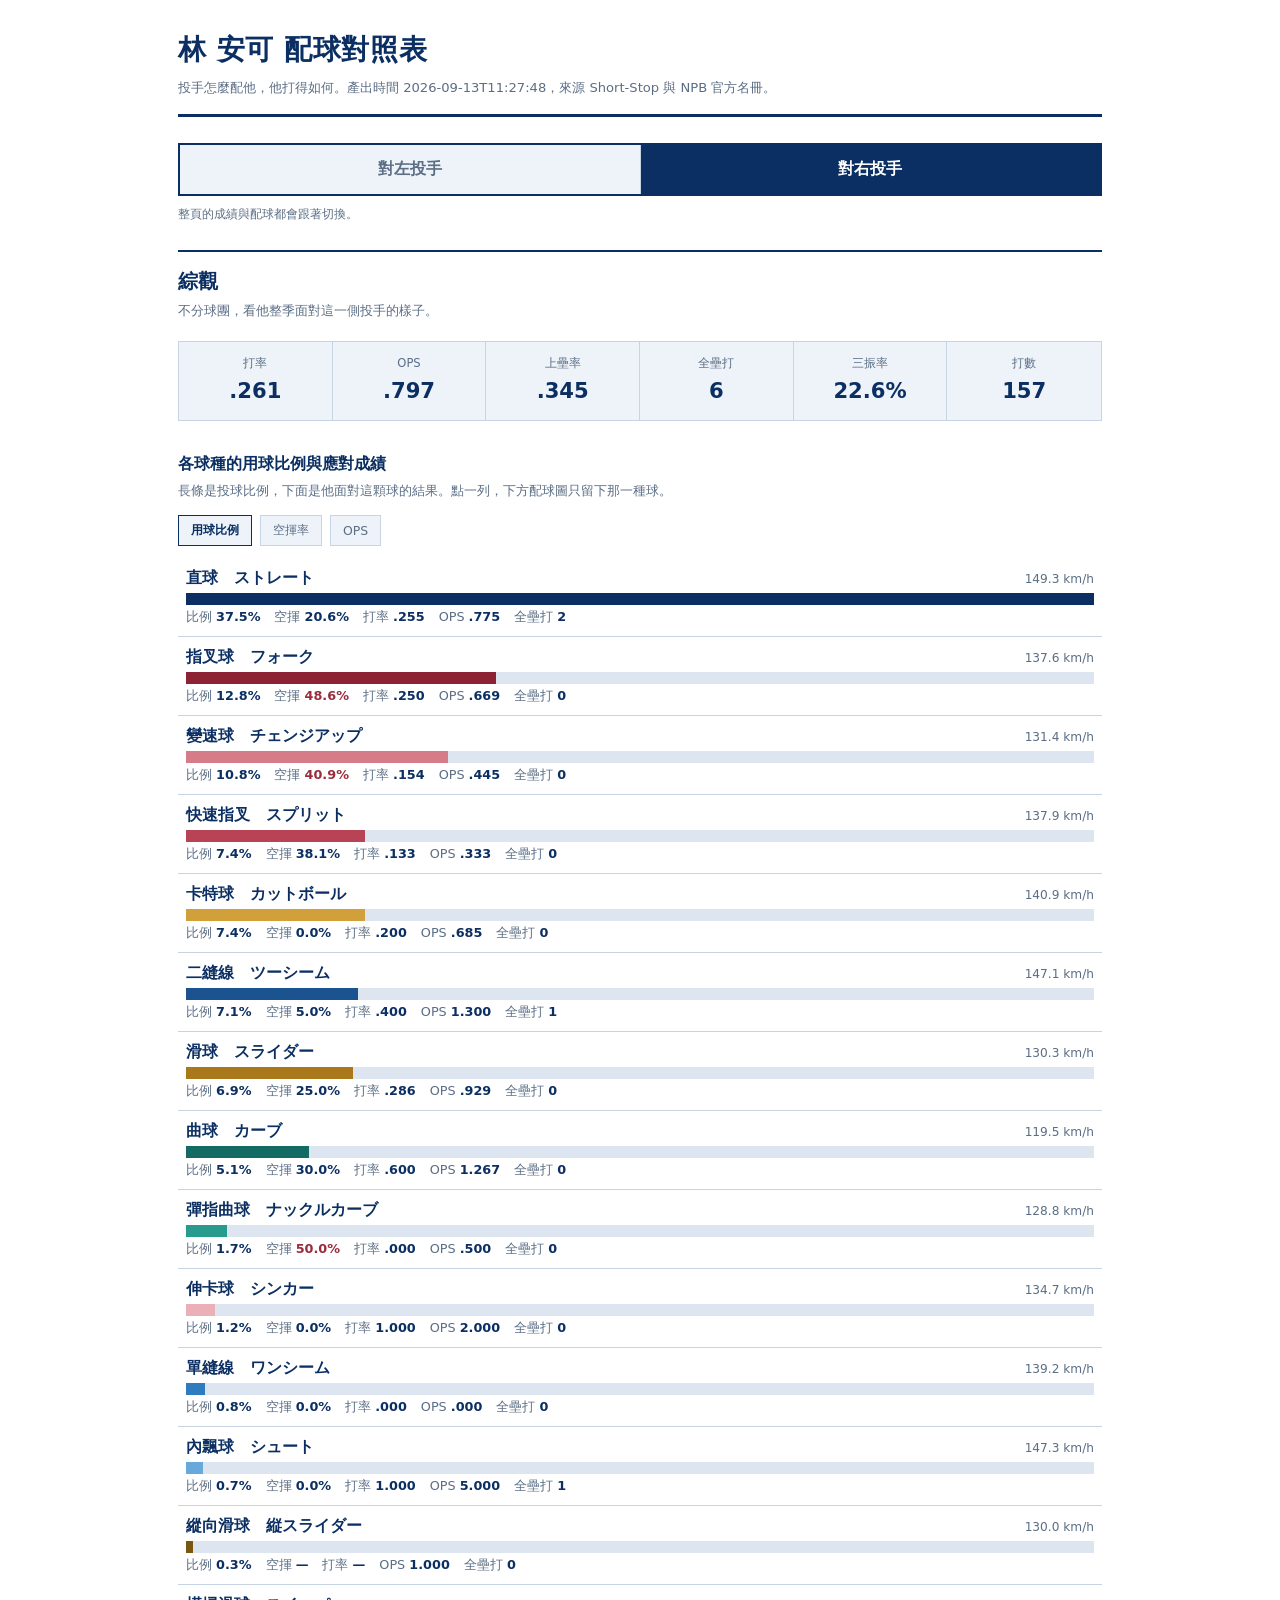
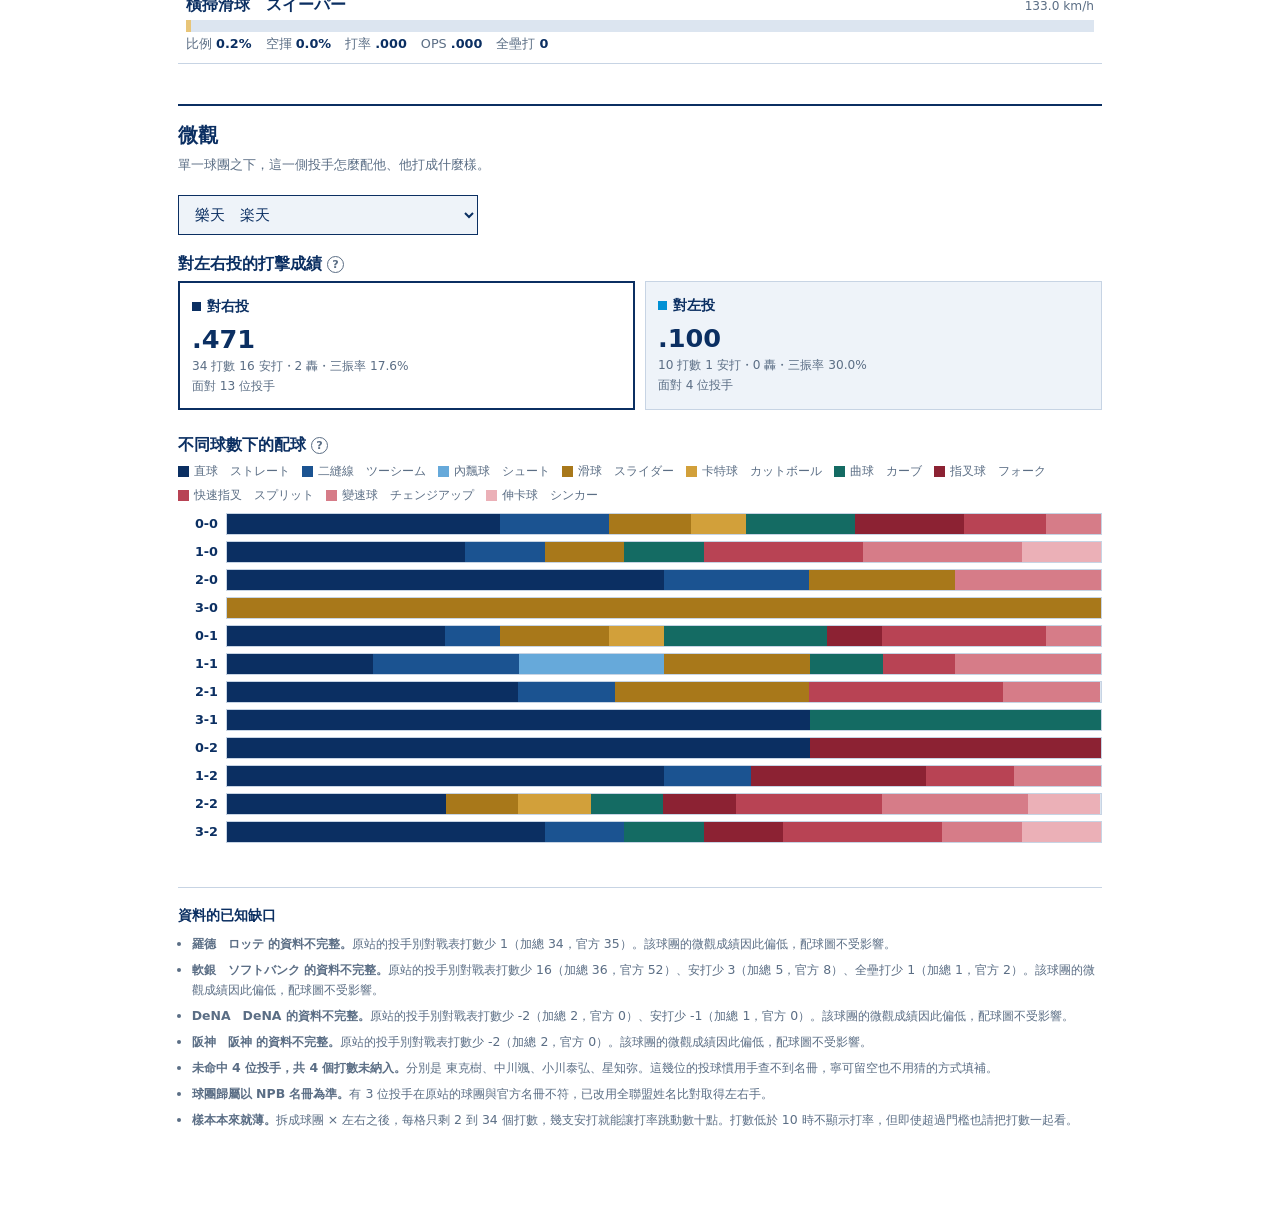
==== commit 55f6817e: "chore: 公開前清除本機資訊，並加上防止再次寫入的把關 run.ndjson 的 S8 日誌原本寫入本機絕對路徑（含 Windows 使用者名稱）。 web/server.py 新增 log_pa" ====
--- a/out/report.html
+++ b/out/report.html
@@ -212,7 +212,7 @@
   </footer>
 </div>
 <script>
-const DATA = {"player": "林 安可", "generated_at": "2026-09-12T22:36:33", "min_ab": 10, "overview": {"R": {"ab": 141, "h": 38, "hr": 5, "so": 35, "pitchers": 59, "thin": false, "avg": ".270"}, "L": {"ab": 52, "h": 8, "hr": 2, "so": 18, "pitchers": 23, "thin": false, "avg": ".154"}}, "split_display": {"R": {"ops": ".797", "avg": ".261", "hr": "6", "obp": ".345", "k": "22.6%", "ab": "157", "h": "41"}, "L": {"ops": ".451", "avg": ".154", "hr": "2", "obp": ".182", "k": "32.7%", "ab": "52", "h": "8"}, "U": {"ops": ".000", "avg": ".000", "hr": "0", "obp": ".000", "k": "0.0%", "ab": "1", "h": "0"}}, "pitch_rows": {"対左投手": [{"pitch": "ストレート", "usage": 38.0, "velo": 146.4, "whiff": 12.1, "ops": 0.428, "avg": 0.111, "hr": 1}, {"pitch": "スライダー", "usage": 32.6, "velo": 129.1, "whiff": 57.6, "ops": 0.358, "avg": 0.158, "hr": 0}, {"pitch": "カットボール", "usage": 14.7, "velo": 135.8, "whiff": 27.3, "ops": 0.4, "avg": 0.2, "hr": 0}, {"pitch": "フォーク", "usage": 6.0, "velo": 133.6, "whiff": 71.4, "ops": 0.0, "avg": 0.0, "hr": 0}, {"pitch": "カーブ", "usage": 4.9, "velo": 122.2, "whiff": 50.0, "ops": null, "avg": null, "hr": 0}, {"pitch": "チェンジアップ", "usage": 1.6, "velo": 121.0, "whiff": 0.0, "ops": 2.5, "avg": 0.5, "hr": 1}, {"pitch": "スローカーブ", "usage": 0.5, "velo": 90.0, "whiff": null, "ops": null, "avg": null, "hr": 0}, {"pitch": "ツーシーム", "usage": 0.5, "velo": 140.0, "whiff": null, "ops": null, "avg": null, "hr": 0}, {"pitch": "スプリット", "usage": 0.5, "velo": 134.0, "whiff": 0.0, "ops": null, "avg": null, "hr": 0}, {"pitch": "ナックルカーブ", "usage": 0.5, "velo": 113.0, "whiff": null, "ops": null, "avg": null, "hr": 0}], "対右投手": [{"pitch": "ストレート", "usage": 37.5, "velo": 149.3, "whiff": 20.6, "ops": 0.775, "avg": 0.255, "hr": 2}, {"pitch": "フォーク", "usage": 12.8, "velo": 137.6, "whiff": 48.6, "ops": 0.669, "avg": 0.25, "hr": 0}, {"pitch": "チェンジアップ", "usage": 10.8, "velo": 131.4, "whiff": 40.9, "ops": 0.445, "avg": 0.154, "hr": 0}, {"pitch": "スプリット", "usage": 7.4, "velo": 137.9, "whiff": 38.1, "ops": 0.333, "avg": 0.133, "hr": 0}, {"pitch": "カットボール", "usage": 7.4, "velo": 140.9, "whiff": 0.0, "ops": 0.685, "avg": 0.2, "hr": 0}, {"pitch": "ツーシーム", "usage": 7.1, "velo": 147.1, "whiff": 5.0, "ops": 1.3, "avg": 0.4, "hr": 1}, {"pitch": "スライダー", "usage": 6.9, "velo": 130.3, "whiff": 25.0, "ops": 0.929, "avg": 0.286, "hr": 0}, {"pitch": "カーブ", "usage": 5.1, "velo": 119.5, "whiff": 30.0, "ops": 1.267, "avg": 0.6, "hr": 0}, {"pitch": "ナックルカーブ", "usage": 1.7, "velo": 128.8, "whiff": 50.0, "ops": 0.5, "avg": 0.0, "hr": 0}, {"pitch": "シンカー", "usage": 1.2, "velo": 134.7, "whiff": 0.0, "ops": 2.0, "avg": 1.0, "hr": 0}, {"pitch": "ワンシーム", "usage": 0.8, "velo": 139.2, "whiff": 0.0, "ops": 0.0, "avg": 0.0, "hr": 0}, {"pitch": "シュート", "usage": 0.7, "velo": 147.3, "whiff": 0.0, "ops": 5.0, "avg": 1.0, "hr": 1}, {"pitch": "縦スライダー", "usage": 0.3, "velo": 130.0, "whiff": null, "ops": 1.0, "avg": null, "hr": 0}, {"pitch": "スイーパー", "usage": 0.2, "velo": 133.0, "whiff": 0.0, "ops": 0.0, "avg": 0.0, "hr": 0}]}, "teams": {"楽天": {"R": {"ab": 34, "h": 16, "hr": 2, "so": 6, "pitchers": 13, "fallback": 0, "thin": false, "avg": ".471"}, "L": {"ab": 10, "h": 1, "hr": 0, "so": 3, "pitchers": 4, "fallback": 0, "thin": false, "avg": ".100"}}, "日本ハム": {"R": {"ab": 31, "h": 6, "hr": 2, "so": 8, "pitchers": 10, "fallback": 0, "thin": false, "avg": ".194"}, "L": {"ab": 12, "h": 3, "hr": 1, "so": 3, "pitchers": 6, "fallback": 0, "thin": false, "avg": ".250"}}, "オリックス": {"R": {"ab": 28, "h": 9, "hr": 0, "so": 9, "pitchers": 13, "fallback": 0, "thin": false, "avg": ".321"}, "L": {"ab": 6, "h": 2, "hr": 0, "so": 3, "pitchers": 3, "fallback": 0, "thin": true, "avg": null}}, "ロッテ": {"L": {"ab": 17, "h": 2, "hr": 1, "so": 5, "pitchers": 7, "fallback": 0, "thin": false, "avg": ".118"}, "R": {"ab": 17, "h": 2, "hr": 0, "so": 3, "pitchers": 8, "fallback": 0, "thin": false, "avg": ".118"}}, "ソフトバンク": {"R": {"ab": 29, "h": 5, "hr": 1, "so": 8, "pitchers": 12, "fallback": 0, "thin": false, "avg": ".172"}, "L": {"ab": 7, "h": 0, "hr": 0, "so": 4, "pitchers": 3, "fallback": 0, "thin": true, "avg": null}}, "DeNA": {"R": {"ab": 0, "h": 0, "hr": 0, "so": 0, "pitchers": 1, "fallback": 1, "thin": true, "avg": null}}, "阪神": {"R": {"ab": 2, "h": 0, "hr": 0, "so": 1, "pitchers": 2, "fallback": 2, "thin": true, "avg": null}}}, "unmatched": [{"team": "DeNA", "name": "東 克樹", "ab": 2}, {"team": "DeNA", "name": "中川 颯", "ab": 0}, {"team": "ヤクルト", "name": "小川 泰弘", "ab": 1}, {"team": "ヤクルト", "name": "星 知弥", "ab": 1}], "audit": [{"team": "ロッテ", "field": "ab", "parsed": 34, "official": 35, "diff": 1}, {"team": "ソフトバンク", "field": "ab", "parsed": 36, "official": 52, "diff": 16}, {"team": "ソフトバンク", "field": "h", "parsed": 5, "official": 8, "diff": 3}, {"team": "ソフトバンク", "field": "hr", "parsed": 1, "official": 2, "diff": 1}, {"team": "DeNA", "field": "ab", "parsed": 2, "official": 0, "diff": -2}, {"team": "DeNA", "field": "h", "parsed": 1, "official": 0, "diff": -1}, {"team": "阪神", "field": "ab", "parsed": 2, "official": 0, "diff": -2}], "cross": {"L": {"parsed_ab": 52, "parsed_h": 8, "official_ab": 52, "official_h": 8, "match": true}, "R": {"parsed_ab": 141, "parsed_h": 38, "official_ab": 157, "official_h": 41, "match": false}}, "mix": {"ソフトバンク": {"合計": [{"count": "0-0", "mix": {"ストレート": 44.2, "チェンジアップ": 16.3, "スライダー": 14.0, "フォーク": 9.3, "スプリット": 4.7, "カットボール": 4.7, "ワンシーム": 2.3, "シュート": 2.3, "カーブ": 2.3}}, {"count": "1-0", "mix": {"ストレート": 50.0, "スライダー": 16.7, "フォーク": 16.7, "カーブ": 8.3, "チェンジアップ": 8.3}}, {"count": "2-0", "mix": {"カーブ": 20.0, "スライダー": 20.0, "ワンシーム": 20.0, "チェンジアップ": 20.0, "ストレート": 20.0}}, {"count": "3-0", "mix": {"スライダー": 50.0, "ワンシーム": 50.0}}, {"count": "0-1", "mix": {"ストレート": 44.0, "スライダー": 20.0, "フォーク": 12.0, "チェンジアップ": 8.0, "カットボール": 4.0, "ワンシーム": 4.0, "カーブ": 4.0, "シュート": 4.0}}, {"count": "1-1", "mix": {"スライダー": 23.5, "ストレート": 17.6, "チェンジアップ": 17.6, "スプリット": 11.8, "フォーク": 11.8, "カットボール": 11.8, "ワンシーム": 5.9}}, {"count": "2-1", "mix": {"ストレート": 50.0, "カットボール": 33.3, "スライダー": 16.7}}, {"count": "3-1", "mix": {"チェンジアップ": 50.0, "ストレート": 50.0}}, {"count": "0-2", "mix": {"ストレート": 71.4, "フォーク": 14.3, "チェンジアップ": 7.1, "スプリット": 7.1}}, {"count": "1-2", "mix": {"ストレート": 47.1, "フォーク": 23.5, "スライダー": 11.8, "スプリット": 5.9, "カットボール": 5.9, "チェンジアップ": 5.9}}, {"count": "2-2", "mix": {"フォーク": 30.8, "ストレート": 30.8, "スライダー": 7.7, "スプリット": 7.7, "カットボール": 7.7, "カーブ": 7.7, "チェンジアップ": 7.7}}, {"count": "3-2", "mix": {"フォーク": 42.9, "カットボール": 28.6, "スライダー": 14.3, "ストレート": 14.3}}], "対右投手": [{"count": "0-0", "mix": {"ストレート": 43.2, "チェンジアップ": 18.9, "フォーク": 10.8, "スライダー": 10.8, "スプリット": 5.4, "カットボール": 5.4, "ワンシーム": 2.7, "シュート": 2.7}}, {"count": "1-0", "mix": {"ストレート": 50.0, "フォーク": 20.0, "カーブ": 10.0, "チェンジアップ": 10.0, "スライダー": 10.0}}, {"count": "2-0", "mix": {"カーブ": 20.0, "スライダー": 20.0, "ワンシーム": 20.0, "チェンジアップ": 20.0, "ストレート": 20.0}}, {"count": "3-0", "mix": {"スライダー": 50.0, "ワンシーム": 50.0}}, {"count": "0-1", "mix": {"ストレート": 42.9, "スライダー": 19.0, "チェンジアップ": 9.5, "フォーク": 9.5, "カットボール": 4.8, "ワンシーム": 4.8, "カーブ": 4.8, "シュート": 4.8}}, {"count": "1-1", "mix": {"チェンジアップ": 21.4, "ストレート": 14.3, "スライダー": 14.3, "スプリット": 14.3, "フォーク": 14.3, "カットボール": 14.3, "ワンシーム": 7.1}}, {"count": "2-1", "mix": {"ストレート": 50.0, "カットボール": 25.0, "スライダー": 25.0}}, {"count": "3-1", "mix": {"チェンジアップ": 50.0, "ストレート": 50.0}}, {"count": "0-2", "mix": {"ストレート": 72.7, "チェンジアップ": 9.1, "スプリット": 9.1, "フォーク": 9.1}}, {"count": "1-2", "mix": {"ストレート": 46.7, "フォーク": 26.7, "スプリット": 6.7, "スライダー": 6.7, "カットボール": 6.7, "チェンジアップ": 6.7}}, {"count": "2-2", "mix": {"フォーク": 27.3, "ストレート": 27.3, "スライダー": 9.1, "スプリット": 9.1, "カットボール": 9.1, "カーブ": 9.1, "チェンジアップ": 9.1}}, {"count": "3-2", "mix": {"フォーク": 50.0, "カットボール": 33.3, "ストレート": 16.7}}], "対左投手": [{"count": "0-0", "mix": {"ストレート": 50.0, "スライダー": 33.3, "カーブ": 16.7}}, {"count": "1-0", "mix": {"スライダー": 50.0, "ストレート": 50.0}}, {"count": "2-0", "mix": {}}, {"count": "3-0", "mix": {}}, {"count": "0-1", "mix": {"ストレート": 50.0, "スライダー": 25.0, "フォーク": 25.0}}, {"count": "1-1", "mix": {"スライダー": 66.7, "ストレート": 33.3}}, {"count": "2-1", "mix": {"カットボール": 50.0, "ストレート": 50.0}}, {"count": "3-1", "mix": {}}, {"count": "0-2", "mix": {"ストレート": 66.7, "フォーク": 33.3}}, {"count": "1-2", "mix": {"ストレート": 50.0, "スライダー": 50.0}}, {"count": "2-2", "mix": {"ストレート": 50.0, "フォーク": 50.0}}, {"count": "3-2", "mix": {"スライダー": 100.0}}]}, "オリックス": {"合計": [{"count": "0-0", "mix": {"ストレート": 30.0, "カットボール": 15.0, "チェンジアップ": 10.0, "ツーシーム": 10.0, "ナックルカーブ": 10.0, "スライダー": 7.5, "カーブ": 5.0, "スプリット": 5.0, "フォーク": 5.0, "スローカーブ": 2.5}}, {"count": "1-0", "mix": {"ストレート": 38.9, "ツーシーム": 22.2, "スプリット": 11.1, "スライダー": 5.6, "チェンジアップ": 5.6, "シンカー": 5.6, "カットボール": 5.6, "カーブ": 5.6}}, {"count": "2-0", "mix": {"ストレート": 50.0, "ツーシーム": 16.7, "縦スライダー": 8.3, "シンカー": 8.3, "スライダー": 8.3, "スプリット": 8.3}}, {"count": "3-0", "mix": {"ストレート": 50.0, "縦スライダー": 25.0, "ツーシーム": 25.0}}, {"count": "0-1", "mix": {"ストレート": 27.8, "ツーシーム": 27.8, "スライダー": 16.7, "カットボール": 5.6, "ナックルカーブ": 5.6, "フォーク": 5.6, "シンカー": 5.6, "チェンジアップ": 5.6}}, {"count": "1-1", "mix": {"ストレート": 35.7, "ツーシーム": 14.3, "チェンジアップ": 14.3, "ナックルカーブ": 14.3, "スプリット": 7.1, "カーブ": 7.1, "カットボール": 7.1}}, {"count": "2-1", "mix": {"ツーシーム": 41.7, "ストレート": 41.7, "カットボール": 16.7}}, {"count": "3-1", "mix": {"ツーシーム": 33.3, "ストレート": 33.3, "カットボール": 33.3}}, {"count": "0-2", "mix": {"ストレート": 27.3, "チェンジアップ": 18.2, "カットボール": 18.2, "ナックルカーブ": 9.1, "スライダー": 9.1, "フォーク": 9.1, "ツーシーム": 9.1}}, {"count": "1-2", "mix": {"ストレート": 30.0, "チェンジアップ": 30.0, "スプリット": 20.0, "スライダー": 10.0, "フォーク": 10.0}}, {"count": "2-2", "mix": {"ストレート": 40.0, "チェンジアップ": 20.0, "フォーク": 20.0, "スライダー": 10.0, "ナックルカーブ": 10.0}}, {"count": "3-2", "mix": {"ツーシーム": 33.3, "スライダー": 33.3, "スプリット": 16.7, "ストレート": 16.7}}], "対右投手": [{"count": "0-0", "mix": {"ストレート": 32.4, "カットボール": 14.7, "チェンジアップ": 11.8, "ツーシーム": 11.8, "ナックルカーブ": 11.8, "カーブ": 5.9, "スプリット": 5.9, "フォーク": 5.9}}, {"count": "1-0", "mix": {"ストレート": 38.9, "ツーシーム": 22.2, "スプリット": 11.1, "スライダー": 5.6, "チェンジアップ": 5.6, "シンカー": 5.6, "カットボール": 5.6, "カーブ": 5.6}}, {"count": "2-0", "mix": {"ストレート": 50.0, "ツーシーム": 16.7, "縦スライダー": 8.3, "シンカー": 8.3, "スライダー": 8.3, "スプリット": 8.3}}, {"count": "3-0", "mix": {"ストレート": 50.0, "縦スライダー": 25.0, "ツーシーム": 25.0}}, {"count": "0-1", "mix": {"ツーシーム": 38.5, "ストレート": 30.8, "ナックルカーブ": 7.7, "フォーク": 7.7, "シンカー": 7.7, "チェンジアップ": 7.7}}, {"count": "1-1", "mix": {"ストレート": 25.0, "ツーシーム": 16.7, "チェンジアップ": 16.7, "ナックルカーブ": 16.7, "スプリット": 8.3, "カーブ": 8.3, "カットボール": 8.3}}, {"count": "2-1", "mix": {"ツーシーム": 41.7, "ストレート": 41.7, "カットボール": 16.7}}, {"count": "3-1", "mix": {"ツーシーム": 33.3, "ストレート": 33.3, "カットボール": 33.3}}, {"count": "0-2", "mix": {"ストレート": 42.9, "チェンジアップ": 28.6, "ナックルカーブ": 14.3, "ツーシーム": 14.3}}, {"count": "1-2", "mix": {"チェンジアップ": 42.9, "スプリット": 28.6, "ストレート": 14.3, "フォーク": 14.3}}, {"count": "2-2", "mix": {"ストレート": 37.5, "チェンジアップ": 25.0, "フォーク": 25.0, "ナックルカーブ": 12.5}}, {"count": "3-2", "mix": {"ツーシーム": 40.0, "スプリット": 20.0, "ストレート": 20.0, "スライダー": 20.0}}], "対左投手": [{"count": "0-0", "mix": {"スライダー": 50.0, "ストレート": 16.7, "スローカーブ": 16.7, "カットボール": 16.7}}, {"count": "1-0", "mix": {}}, {"count": "2-0", "mix": {}}, {"count": "3-0", "mix": {}}, {"count": "0-1", "mix": {"スライダー": 60.0, "ストレート": 20.0, "カットボール": 20.0}}, {"count": "1-1", "mix": {"ストレート": 100.0}}, {"count": "2-1", "mix": {}}, {"count": "3-1", "mix": {}}, {"count": "0-2", "mix": {"カットボール": 50.0, "スライダー": 25.0, "フォーク": 25.0}}, {"count": "1-2", "mix": {"ストレート": 66.7, "スライダー": 33.3}}, {"count": "2-2", "mix": {"スライダー": 50.0, "ストレート": 50.0}}, {"count": "3-2", "mix": {"スライダー": 100.0}}]}, "楽天": {"合計": [{"count": "0-0", "mix": {"ストレート": 35.7, "カーブ": 11.9, "スライダー": 11.9, "カットボール": 9.5, "フォーク": 9.5, "ツーシーム": 9.5, "スプリット": 7.1, "チェンジアップ": 4.8}}, {"count": "1-0", "mix": {"ストレート": 26.7, "スライダー": 20.0, "スプリット": 13.3, "チェンジアップ": 13.3, "シンカー": 6.7, "ツーシーム": 6.7, "カットボール": 6.7, "カーブ": 6.7}}, {"count": "2-0", "mix": {"ストレート": 42.9, "スライダー": 14.3, "ツーシーム": 14.3, "チェンジアップ": 14.3, "カットボール": 14.3}}, {"count": "3-0", "mix": {"スライダー": 100.0}}, {"count": "0-1", "mix": {"ストレート": 30.0, "カーブ": 20.0, "スプリット": 15.0, "スライダー": 15.0, "カットボール": 5.0, "フォーク": 5.0, "ツーシーム": 5.0, "チェンジアップ": 5.0}}, {"count": "1-1", "mix": {"ストレート": 31.3, "チェンジアップ": 12.5, "スライダー": 12.5, "シュート": 12.5, "ツーシーム": 12.5, "カーブ": 6.3, "スプリット": 6.3, "カットボール": 6.3}}, {"count": "2-1", "mix": {"ストレート": 33.3, "スライダー": 25.0, "スプリット": 16.7, "ツーシーム": 8.3, "チェンジアップ": 8.3, "カットボール": 8.3}}, {"count": "3-1", "mix": {"ストレート": 66.7, "カーブ": 33.3}}, {"count": "0-2", "mix": {"ストレート": 57.1, "フォーク": 28.6, "スライダー": 14.3}}, {"count": "1-2", "mix": {"ストレート": 50.0, "フォーク": 16.7, "スプリット": 8.3, "スライダー": 8.3, "ツーシーム": 8.3, "チェンジアップ": 8.3}}, {"count": "2-2", "mix": {"ストレート": 26.7, "スライダー": 20.0, "スプリット": 13.3, "チェンジアップ": 13.3, "カットボール": 6.7, "シンカー": 6.7, "カーブ": 6.7, "フォーク": 6.7}}, {"count": "3-2", "mix": {"ストレート": 36.4, "スプリット": 18.2, "カーブ": 9.1, "シンカー": 9.1, "フォーク": 9.1, "ツーシーム": 9.1, "チェンジアップ": 9.1}}], "対右投手": [{"count": "0-0", "mix": {"ストレート": 31.3, "カーブ": 12.5, "フォーク": 12.5, "ツーシーム": 12.5, "スプリット": 9.4, "スライダー": 9.4, "カットボール": 6.3, "チェンジアップ": 6.3}}, {"count": "1-0", "mix": {"ストレート": 27.3, "スプリット": 18.2, "チェンジアップ": 18.2, "シンカー": 9.1, "スライダー": 9.1, "ツーシーム": 9.1, "カーブ": 9.1}}, {"count": "2-0", "mix": {"ストレート": 50.0, "スライダー": 16.7, "ツーシーム": 16.7, "チェンジアップ": 16.7}}, {"count": "3-0", "mix": {"スライダー": 100.0}}, {"count": "0-1", "mix": {"ストレート": 25.0, "スプリット": 18.8, "カーブ": 18.8, "スライダー": 12.5, "カットボール": 6.3, "フォーク": 6.3, "ツーシーム": 6.3, "チェンジアップ": 6.3}}, {"count": "1-1", "mix": {"ストレート": 16.7, "チェンジアップ": 16.7, "スライダー": 16.7, "シュート": 16.7, "ツーシーム": 16.7, "カーブ": 8.3, "スプリット": 8.3}}, {"count": "2-1", "mix": {"ストレート": 33.3, "スライダー": 22.2, "スプリット": 22.2, "ツーシーム": 11.1, "チェンジアップ": 11.1}}, {"count": "3-1", "mix": {"ストレート": 66.7, "カーブ": 33.3}}, {"count": "0-2", "mix": {"ストレート": 66.7, "フォーク": 33.3}}, {"count": "1-2", "mix": {"ストレート": 50.0, "フォーク": 20.0, "スプリット": 10.0, "ツーシーム": 10.0, "チェンジアップ": 10.0}}, {"count": "2-2", "mix": {"ストレート": 25.0, "スプリット": 16.7, "チェンジアップ": 16.7, "カットボール": 8.3, "シンカー": 8.3, "カーブ": 8.3, "フォーク": 8.3, "スライダー": 8.3}}, {"count": "3-2", "mix": {"ストレート": 36.4, "スプリット": 18.2, "カーブ": 9.1, "シンカー": 9.1, "フォーク": 9.1, "ツーシーム": 9.1, "チェンジアップ": 9.1}}], "対左投手": [{"count": "0-0", "mix": {"ストレート": 50.0, "カットボール": 20.0, "スライダー": 20.0, "カーブ": 10.0}}, {"count": "1-0", "mix": {"スライダー": 50.0, "カットボール": 25.0, "ストレート": 25.0}}, {"count": "2-0", "mix": {"カットボール": 100.0}}, {"count": "3-0", "mix": {}}, {"count": "0-1", "mix": {"ストレート": 50.0, "カーブ": 25.0, "スライダー": 25.0}}, {"count": "1-1", "mix": {"ストレート": 75.0, "カットボール": 25.0}}, {"count": "2-1", "mix": {"スライダー": 33.3, "カットボール": 33.3, "ストレート": 33.3}}, {"count": "3-1", "mix": {}}, {"count": "0-2", "mix": {"スライダー": 100.0}}, {"count": "1-2", "mix": {"ストレート": 50.0, "スライダー": 50.0}}, {"count": "2-2", "mix": {"スライダー": 66.7, "ストレート": 33.3}}, {"count": "3-2", "mix": {}}]}, "日本ハム": {"合計": [{"count": "0-0", "mix": {"ストレート": 40.5, "カットボール": 18.9, "フォーク": 10.8, "スプリット": 8.1, "チェンジアップ": 8.1, "カーブ": 5.4, "スライダー": 5.4, "スイーパー": 2.7}}, {"count": "1-0", "mix": {"ストレート": 25.0, "カットボール": 25.0, "フォーク": 18.8, "スライダー": 12.5, "ツーシーム": 6.3, "チェンジアップ": 6.3, "カーブ": 6.3}}, {"count": "2-0", "mix": {"カットボール": 66.7, "チェンジアップ": 33.3}}, {"count": "3-0", "mix": {"ストレート": 100.0}}, {"count": "0-1", "mix": {"ストレート": 41.2, "スライダー": 23.5, "カーブ": 11.8, "チェンジアップ": 11.8, "カットボール": 5.9, "フォーク": 5.9}}, {"count": "1-1", "mix": {"フォーク": 35.3, "カットボール": 23.5, "カーブ": 17.6, "ストレート": 11.8, "ツーシーム": 5.9, "スライダー": 5.9}}, {"count": "2-1", "mix": {"カットボール": 25.0, "ストレート": 25.0, "フォーク": 25.0, "ツーシーム": 12.5, "スライダー": 12.5}}, {"count": "3-1", "mix": {"カットボール": 100.0}}, {"count": "0-2", "mix": {"ストレート": 50.0, "スライダー": 25.0, "フォーク": 25.0}}, {"count": "1-2", "mix": {"フォーク": 38.9, "ストレート": 38.9, "スプリット": 22.2}}, {"count": "2-2", "mix": {"ストレート": 40.0, "フォーク": 20.0, "カットボール": 10.0, "チェンジアップ": 10.0, "スライダー": 10.0, "スプリット": 10.0}}, {"count": "3-2", "mix": {"カットボール": 60.0, "フォーク": 20.0, "ストレート": 20.0}}], "対右投手": [{"count": "0-0", "mix": {"ストレート": 46.2, "フォーク": 11.5, "スプリット": 11.5, "カーブ": 7.7, "チェンジアップ": 7.7, "カットボール": 7.7, "スイーパー": 3.8, "スライダー": 3.8}}, {"count": "1-0", "mix": {"カットボール": 30.8, "フォーク": 23.1, "ストレート": 23.1, "スライダー": 7.7, "ツーシーム": 7.7, "カーブ": 7.7}}, {"count": "2-0", "mix": {"カットボール": 66.7, "チェンジアップ": 33.3}}, {"count": "3-0", "mix": {"ストレート": 100.0}}, {"count": "0-1", "mix": {"ストレート": 54.5, "カーブ": 18.2, "チェンジアップ": 18.2, "カットボール": 9.1}}, {"count": "1-1", "mix": {"フォーク": 46.2, "カットボール": 23.1, "カーブ": 23.1, "ストレート": 7.7}}, {"count": "2-1", "mix": {"フォーク": 40.0, "ストレート": 20.0, "ツーシーム": 20.0, "スライダー": 20.0}}, {"count": "3-1", "mix": {"カットボール": 100.0}}, {"count": "0-2", "mix": {"ストレート": 100.0}}, {"count": "1-2", "mix": {"フォーク": 46.7, "ストレート": 33.3, "スプリット": 20.0}}, {"count": "2-2", "mix": {"ストレート": 50.0, "スプリット": 25.0, "フォーク": 25.0}}, {"count": "3-2", "mix": {"カットボール": 50.0, "フォーク": 25.0, "ストレート": 25.0}}], "対左投手": [{"count": "0-0", "mix": {"カットボール": 45.5, "ストレート": 27.3, "スライダー": 9.1, "フォーク": 9.1, "チェンジアップ": 9.1}}, {"count": "1-0", "mix": {"ストレート": 33.3, "スライダー": 33.3, "チェンジアップ": 33.3}}, {"count": "2-0", "mix": {}}, {"count": "3-0", "mix": {}}, {"count": "0-1", "mix": {"スライダー": 66.7, "フォーク": 16.7, "ストレート": 16.7}}, {"count": "1-1", "mix": {"ツーシーム": 25.0, "カットボール": 25.0, "スライダー": 25.0, "ストレート": 25.0}}, {"count": "2-1", "mix": {"カットボール": 66.7, "ストレート": 33.3}}, {"count": "3-1", "mix": {}}, {"count": "0-2", "mix": {"スライダー": 50.0, "フォーク": 50.0}}, {"count": "1-2", "mix": {"ストレート": 66.7, "スプリット": 33.3}}, {"count": "2-2", "mix": {"ストレート": 33.3, "カットボール": 16.7, "フォーク": 16.7, "チェンジアップ": 16.7, "スライダー": 16.7}}, {"count": "3-2", "mix": {"カットボール": 100.0}}]}, "ロッテ": {"合計": [{"count": "0-0", "mix": {"ストレート": 66.7, "チェンジアップ": 14.8, "スライダー": 11.1, "カーブ": 7.4}}, {"count": "1-0", "mix": {"チェンジアップ": 27.3, "ストレート": 27.3, "カットボール": 27.3, "フォーク": 18.2}}, {"count": "2-0", "mix": {"カットボール": 66.7, "ストレート": 33.3}}, {"count": "3-0", "mix": {"ストレート": 100.0}}, {"count": "0-1", "mix": {"ストレート": 40.0, "フォーク": 20.0, "スライダー": 13.3, "カーブ": 6.7, "チェンジアップ": 6.7, "スプリット": 6.7, "ナックルカーブ": 6.7}}, {"count": "1-1", "mix": {"ストレート": 62.5, "フォーク": 12.5, "カーブ": 12.5, "シンカー": 12.5}}, {"count": "2-1", "mix": {"ストレート": 66.7, "チェンジアップ": 16.7, "カットボール": 16.7}}, {"count": "3-1", "mix": {"ストレート": 66.7, "チェンジアップ": 33.3}}, {"count": "0-2", "mix": {"ストレート": 33.3, "スプリット": 22.2, "フォーク": 11.1, "カーブ": 11.1, "スライダー": 11.1, "ナックルカーブ": 11.1}}, {"count": "1-2", "mix": {"ストレート": 50.0, "カットボール": 16.7, "スプリット": 16.7, "スライダー": 16.7}}, {"count": "2-2", "mix": {"ストレート": 20.0, "フォーク": 20.0, "スプリット": 20.0, "チェンジアップ": 20.0, "スライダー": 20.0}}, {"count": "3-2", "mix": {"カットボール": 100.0}}], "対右投手": [{"count": "0-0", "mix": {"ストレート": 72.2, "チェンジアップ": 22.2, "スライダー": 5.6}}, {"count": "1-0", "mix": {"チェンジアップ": 42.9, "フォーク": 28.6, "カットボール": 14.3, "ストレート": 14.3}}, {"count": "2-0", "mix": {"ストレート": 50.0, "カットボール": 50.0}}, {"count": "3-0", "mix": {"ストレート": 100.0}}, {"count": "0-1", "mix": {"ストレート": 50.0, "フォーク": 20.0, "カーブ": 10.0, "チェンジアップ": 10.0, "スプリット": 10.0}}, {"count": "1-1", "mix": {"ストレート": 60.0, "フォーク": 20.0, "シンカー": 20.0}}, {"count": "2-1", "mix": {"ストレート": 50.0, "チェンジアップ": 25.0, "カットボール": 25.0}}, {"count": "3-1", "mix": {"ストレート": 66.7, "チェンジアップ": 33.3}}, {"count": "0-2", "mix": {"ストレート": 42.9, "スプリット": 28.6, "カーブ": 14.3, "ナックルカーブ": 14.3}}, {"count": "1-2", "mix": {"ストレート": 66.7, "スプリット": 33.3}}, {"count": "2-2", "mix": {"ストレート": 25.0, "フォーク": 25.0, "スプリット": 25.0, "チェンジアップ": 25.0}}, {"count": "3-2", "mix": {"カットボール": 100.0}}], "対左投手": [{"count": "0-0", "mix": {"ストレート": 55.6, "スライダー": 22.2, "カーブ": 22.2}}, {"count": "1-0", "mix": {"ストレート": 50.0, "カットボール": 50.0}}, {"count": "2-0", "mix": {"カットボール": 100.0}}, {"count": "3-0", "mix": {}}, {"count": "0-1", "mix": {"スライダー": 40.0, "フォーク": 20.0, "ストレート": 20.0, "ナックルカーブ": 20.0}}, {"count": "1-1", "mix": {"ストレート": 66.7, "カーブ": 33.3}}, {"count": "2-1", "mix": {"ストレート": 100.0}}, {"count": "3-1", "mix": {}}, {"count": "0-2", "mix": {"フォーク": 50.0, "スライダー": 50.0}}, {"count": "1-2", "mix": {"ストレート": 33.3, "カットボール": 33.3, "スライダー": 33.3}}, {"count": "2-2", "mix": {"スライダー": 100.0}}, {"count": "3-2", "mix": {}}]}, "ヤクルト": {"合計": [{"count": "0-0", "mix": {"フォーク": 100.0}}, {"count": "1-0", "mix": {"フォーク": 100.0}}, {"count": "2-0", "mix": {"フォーク": 100.0}}, {"count": "3-0", "mix": {}}, {"count": "0-1", "mix": {"ストレート": 100.0}}, {"count": "1-1", "mix": {"チェンジアップ": 100.0}}, {"count": "2-1", "mix": {"ストレート": 50.0, "スライダー": 50.0}}, {"count": "3-1", "mix": {}}, {"count": "0-2", "mix": {}}, {"count": "1-2", "mix": {}}, {"count": "2-2", "mix": {"ストレート": 33.3, "フォーク": 33.3, "チェンジアップ": 33.3}}, {"count": "3-2", "mix": {}}], "対右投手": [{"count": "0-0", "mix": {"フォーク": 100.0}}, {"count": "1-0", "mix": {"フォーク": 100.0}}, {"count": "2-0", "mix": {"フォーク": 100.0}}, {"count": "3-0", "mix": {}}, {"count": "0-1", "mix": {"ストレート": 100.0}}, {"count": "1-1", "mix": {"チェンジアップ": 100.0}}, {"count": "2-1", "mix": {"ストレート": 50.0, "スライダー": 50.0}}, {"count": "3-1", "mix": {}}, {"count": "0-2", "mix": {}}, {"count": "1-2", "mix": {}}, {"count": "2-2", "mix": {"ストレート": 33.3, "フォーク": 33.3, "チェンジアップ": 33.3}}, {"count": "3-2", "mix": {}}]}}, "pitch": {"対左投手": [{"pitch": "ストレート", "share": "38.0%", "speed": "146.4km/h", "whiff": "12.1%", "ops": ".428", "avg": ".111", "hr": "1"}, {"pitch": "スライダー", "share": "32.6%", "speed": "129.1km/h", "whiff": "57.6%", "ops": ".358", "avg": ".158", "hr": "0"}, {"pitch": "カットボール", "share": "14.7%", "speed": "135.8km/h", "whiff": "27.3%", "ops": ".400", "avg": ".200", "hr": "0"}, {"pitch": "フォーク", "share": "6.0%", "speed": "133.6km/h", "whiff": "71.4%", "ops": ".000", "avg": ".000", "hr": "0"}, {"pitch": "カーブ", "share": "4.9%", "speed": "122.2km/h", "whiff": "50.0%", "ops": "—", "avg": "—", "hr": "0"}, {"pitch": "チェンジアップ", "share": "1.6%", "speed": "121.0km/h", "whiff": "0.0%", "ops": "2.500", "avg": ".500", "hr": "1"}, {"pitch": "スローカーブ", "share": "0.5%", "speed": "90.0km/h", "whiff": "—", "ops": "—", "avg": "—", "hr": "0"}, {"pitch": "ツーシーム", "share": "0.5%", "speed": "140.0km/h", "whiff": "—", "ops": "—", "avg": "—", "hr": "0"}, {"pitch": "スプリット", "share": "0.5%", "speed": "134.0km/h", "whiff": "0.0%", "ops": "—", "avg": "—", "hr": "0"}, {"pitch": "ナックルカーブ", "share": "0.5%", "speed": "113.0km/h", "whiff": "—", "ops": "—", "avg": "—", "hr": "0"}], "対右投手": [{"pitch": "ストレート", "share": "37.5%", "speed": "149.3km/h", "whiff": "20.6%", "ops": ".775", "avg": ".255", "hr": "2"}, {"pitch": "フォーク", "share": "12.8%", "speed": "137.6km/h", "whiff": "48.6%", "ops": ".669", "avg": ".250", "hr": "0"}, {"pitch": "チェンジアップ", "share": "10.8%", "speed": "131.4km/h", "whiff": "40.9%", "ops": ".445", "avg": ".154", "hr": "0"}, {"pitch": "スプリット", "share": "7.4%", "speed": "137.9km/h", "whiff": "38.1%", "ops": ".333", "avg": ".133", "hr": "0"}, {"pitch": "カットボール", "share": "7.4%", "speed": "140.9km/h", "whiff": "0.0%", "ops": ".685", "avg": ".200", "hr": "0"}, {"pitch": "ツーシーム", "share": "7.1%", "speed": "147.1km/h", "whiff": "5.0%", "ops": "1.300", "avg": ".400", "hr": "1"}, {"pitch": "スライダー", "share": "6.9%", "speed": "130.3km/h", "whiff": "25.0%", "ops": ".929", "avg": ".286", "hr": "0"}, {"pitch": "カーブ", "share": "5.1%", "speed": "119.5km/h", "whiff": "30.0%", "ops": "1.267", "avg": ".600", "hr": "0"}, {"pitch": "ナックルカーブ", "share": "1.7%", "speed": "128.8km/h", "whiff": "50.0%", "ops": ".500", "avg": ".000", "hr": "0"}, {"pitch": "シンカー", "share": "1.2%", "speed": "134.7km/h", "whiff": "0.0%", "ops": "2.000", "avg": "1.000", "hr": "0"}, {"pitch": "ワンシーム", "share": "0.8%", "speed": "139.2km/h", "whiff": "0.0%", "ops": ".000", "avg": ".000", "hr": "0"}, {"pitch": "シュート", "share": "0.7%", "speed": "147.3km/h", "whiff": "0.0%", "ops": "5.000", "avg": "1.000", "hr": "1"}, {"pitch": "縦スライダー", "share": "0.3%", "speed": "130.0km/h", "whiff": "—", "ops": "1.000", "avg": "—", "hr": "0"}, {"pitch": "スイーパー", "share": "0.2%", "speed": "133.0km/h", "whiff": "0.0%", "ops": ".000", "avg": ".000", "hr": "0"}]}, "pitch_meta": {"order": ["ストレート", "ツーシーム", "ワンシーム", "シュート", "スライダー", "カットボール", "スイーパー", "縦スライダー", "カーブ", "ナックルカーブ", "スローカーブ", "フォーク", "スプリット", "チェンジアップ", "シンカー"], "colors": {"ストレート": "#0B2F62", "ツーシーム": "#1B5391", "ワンシーム": "#2E7CBF", "シュート": "#66A9DA", "スライダー": "#A8781A", "カットボール": "#D2A03A", "スイーパー": "#E8C578", "縦スライダー": "#7A560E", "カーブ": "#146B63", "ナックルカーブ": "#279B8E", "スローカーブ": "#7BC4BA", "フォーク": "#8C2233", "スプリット": "#B84354", "チェンジアップ": "#D67C88", "シンカー": "#EBB0B7"}, "zh": {"ストレート": "直球", "ツーシーム": "二縫線", "ワンシーム": "單縫線", "シュート": "內飄球", "スライダー": "滑球", "カットボール": "卡特球", "スイーパー": "橫掃滑球", "縦スライダー": "縱向滑球", "カーブ": "曲球", "ナックルカーブ": "彈指曲球", "スローカーブ": "慢速曲球", "フォーク": "指叉球", "スプリット": "快速指叉", "チェンジアップ": "變速球", "シンカー": "伸卡球"}}, "team_meta": {"楽天": {"zh": "樂天", "npb_code": "e"}, "日本ハム": {"zh": "日本火腿", "npb_code": "f"}, "オリックス": {"zh": "歐力士", "npb_code": "b"}, "ロッテ": {"zh": "羅德", "npb_code": "m"}, "ソフトバンク": {"zh": "軟銀", "npb_code": "h"}, "西武": {"zh": "西武", "npb_code": "l"}, "ヤクルト": {"zh": "養樂多", "npb_code": "s"}, "DeNA": {"zh": "DeNA", "npb_code": "db"}, "阪神": {"zh": "阪神", "npb_code": "t"}, "巨人": {"zh": "巨人", "npb_code": "g"}, "中日": {"zh": "中日", "npb_code": "d"}, "広島": {"zh": "廣島", "npb_code": "c"}}, "errors": []}
+const DATA = {"player": "林 安可", "generated_at": "2026-09-13T11:27:48", "min_ab": 10, "overview": {"R": {"ab": 141, "h": 38, "hr": 5, "so": 35, "pitchers": 59, "thin": false, "avg": ".270"}, "L": {"ab": 52, "h": 8, "hr": 2, "so": 18, "pitchers": 23, "thin": false, "avg": ".154"}}, "split_display": {"R": {"ops": ".797", "avg": ".261", "hr": "6", "obp": ".345", "k": "22.6%", "ab": "157", "h": "41"}, "L": {"ops": ".451", "avg": ".154", "hr": "2", "obp": ".182", "k": "32.7%", "ab": "52", "h": "8"}, "U": {"ops": ".000", "avg": ".000", "hr": "0", "obp": ".000", "k": "0.0%", "ab": "1", "h": "0"}}, "pitch_rows": {"対左投手": [{"pitch": "ストレート", "usage": 38.0, "velo": 146.4, "whiff": 12.1, "ops": 0.428, "avg": 0.111, "hr": 1}, {"pitch": "スライダー", "usage": 32.6, "velo": 129.1, "whiff": 57.6, "ops": 0.358, "avg": 0.158, "hr": 0}, {"pitch": "カットボール", "usage": 14.7, "velo": 135.8, "whiff": 27.3, "ops": 0.4, "avg": 0.2, "hr": 0}, {"pitch": "フォーク", "usage": 6.0, "velo": 133.6, "whiff": 71.4, "ops": 0.0, "avg": 0.0, "hr": 0}, {"pitch": "カーブ", "usage": 4.9, "velo": 122.2, "whiff": 50.0, "ops": null, "avg": null, "hr": 0}, {"pitch": "チェンジアップ", "usage": 1.6, "velo": 121.0, "whiff": 0.0, "ops": 2.5, "avg": 0.5, "hr": 1}, {"pitch": "スローカーブ", "usage": 0.5, "velo": 90.0, "whiff": null, "ops": null, "avg": null, "hr": 0}, {"pitch": "ツーシーム", "usage": 0.5, "velo": 140.0, "whiff": null, "ops": null, "avg": null, "hr": 0}, {"pitch": "スプリット", "usage": 0.5, "velo": 134.0, "whiff": 0.0, "ops": null, "avg": null, "hr": 0}, {"pitch": "ナックルカーブ", "usage": 0.5, "velo": 113.0, "whiff": null, "ops": null, "avg": null, "hr": 0}], "対右投手": [{"pitch": "ストレート", "usage": 37.5, "velo": 149.3, "whiff": 20.6, "ops": 0.775, "avg": 0.255, "hr": 2}, {"pitch": "フォーク", "usage": 12.8, "velo": 137.6, "whiff": 48.6, "ops": 0.669, "avg": 0.25, "hr": 0}, {"pitch": "チェンジアップ", "usage": 10.8, "velo": 131.4, "whiff": 40.9, "ops": 0.445, "avg": 0.154, "hr": 0}, {"pitch": "スプリット", "usage": 7.4, "velo": 137.9, "whiff": 38.1, "ops": 0.333, "avg": 0.133, "hr": 0}, {"pitch": "カットボール", "usage": 7.4, "velo": 140.9, "whiff": 0.0, "ops": 0.685, "avg": 0.2, "hr": 0}, {"pitch": "ツーシーム", "usage": 7.1, "velo": 147.1, "whiff": 5.0, "ops": 1.3, "avg": 0.4, "hr": 1}, {"pitch": "スライダー", "usage": 6.9, "velo": 130.3, "whiff": 25.0, "ops": 0.929, "avg": 0.286, "hr": 0}, {"pitch": "カーブ", "usage": 5.1, "velo": 119.5, "whiff": 30.0, "ops": 1.267, "avg": 0.6, "hr": 0}, {"pitch": "ナックルカーブ", "usage": 1.7, "velo": 128.8, "whiff": 50.0, "ops": 0.5, "avg": 0.0, "hr": 0}, {"pitch": "シンカー", "usage": 1.2, "velo": 134.7, "whiff": 0.0, "ops": 2.0, "avg": 1.0, "hr": 0}, {"pitch": "ワンシーム", "usage": 0.8, "velo": 139.2, "whiff": 0.0, "ops": 0.0, "avg": 0.0, "hr": 0}, {"pitch": "シュート", "usage": 0.7, "velo": 147.3, "whiff": 0.0, "ops": 5.0, "avg": 1.0, "hr": 1}, {"pitch": "縦スライダー", "usage": 0.3, "velo": 130.0, "whiff": null, "ops": 1.0, "avg": null, "hr": 0}, {"pitch": "スイーパー", "usage": 0.2, "velo": 133.0, "whiff": 0.0, "ops": 0.0, "avg": 0.0, "hr": 0}]}, "teams": {"楽天": {"R": {"ab": 34, "h": 16, "hr": 2, "so": 6, "pitchers": 13, "fallback": 0, "thin": false, "avg": ".471"}, "L": {"ab": 10, "h": 1, "hr": 0, "so": 3, "pitchers": 4, "fallback": 0, "thin": false, "avg": ".100"}}, "日本ハム": {"R": {"ab": 31, "h": 6, "hr": 2, "so": 8, "pitchers": 10, "fallback": 0, "thin": false, "avg": ".194"}, "L": {"ab": 12, "h": 3, "hr": 1, "so": 3, "pitchers": 6, "fallback": 0, "thin": false, "avg": ".250"}}, "オリックス": {"R": {"ab": 28, "h": 9, "hr": 0, "so": 9, "pitchers": 13, "fallback": 0, "thin": false, "avg": ".321"}, "L": {"ab": 6, "h": 2, "hr": 0, "so": 3, "pitchers": 3, "fallback": 0, "thin": true, "avg": null}}, "ロッテ": {"L": {"ab": 17, "h": 2, "hr": 1, "so": 5, "pitchers": 7, "fallback": 0, "thin": false, "avg": ".118"}, "R": {"ab": 17, "h": 2, "hr": 0, "so": 3, "pitchers": 8, "fallback": 0, "thin": false, "avg": ".118"}}, "ソフトバンク": {"R": {"ab": 29, "h": 5, "hr": 1, "so": 8, "pitchers": 12, "fallback": 0, "thin": false, "avg": ".172"}, "L": {"ab": 7, "h": 0, "hr": 0, "so": 4, "pitchers": 3, "fallback": 0, "thin": true, "avg": null}}, "DeNA": {"R": {"ab": 0, "h": 0, "hr": 0, "so": 0, "pitchers": 1, "fallback": 1, "thin": true, "avg": null}}, "阪神": {"R": {"ab": 2, "h": 0, "hr": 0, "so": 1, "pitchers": 2, "fallback": 2, "thin": true, "avg": null}}}, "unmatched": [{"team": "DeNA", "name": "東 克樹", "ab": 2}, {"team": "DeNA", "name": "中川 颯", "ab": 0}, {"team": "ヤクルト", "name": "小川 泰弘", "ab": 1}, {"team": "ヤクルト", "name": "星 知弥", "ab": 1}], "audit": [{"team": "ロッテ", "field": "ab", "parsed": 34, "official": 35, "diff": 1}, {"team": "ソフトバンク", "field": "ab", "parsed": 36, "official": 52, "diff": 16}, {"team": "ソフトバンク", "field": "h", "parsed": 5, "official": 8, "diff": 3}, {"team": "ソフトバンク", "field": "hr", "parsed": 1, "official": 2, "diff": 1}, {"team": "DeNA", "field": "ab", "parsed": 2, "official": 0, "diff": -2}, {"team": "DeNA", "field": "h", "parsed": 1, "official": 0, "diff": -1}, {"team": "阪神", "field": "ab", "parsed": 2, "official": 0, "diff": -2}], "cross": {"L": {"parsed_ab": 52, "parsed_h": 8, "official_ab": 52, "official_h": 8, "match": true}, "R": {"parsed_ab": 141, "parsed_h": 38, "official_ab": 157, "official_h": 41, "match": false}}, "mix": {"ソフトバンク": {"合計": [{"count": "0-0", "mix": {"ストレート": 44.2, "チェンジアップ": 16.3, "スライダー": 14.0, "フォーク": 9.3, "スプリット": 4.7, "カットボール": 4.7, "ワンシーム": 2.3, "シュート": 2.3, "カーブ": 2.3}}, {"count": "1-0", "mix": {"ストレート": 50.0, "スライダー": 16.7, "フォーク": 16.7, "カーブ": 8.3, "チェンジアップ": 8.3}}, {"count": "2-0", "mix": {"カーブ": 20.0, "スライダー": 20.0, "ワンシーム": 20.0, "チェンジアップ": 20.0, "ストレート": 20.0}}, {"count": "3-0", "mix": {"スライダー": 50.0, "ワンシーム": 50.0}}, {"count": "0-1", "mix": {"ストレート": 44.0, "スライダー": 20.0, "フォーク": 12.0, "チェンジアップ": 8.0, "カットボール": 4.0, "ワンシーム": 4.0, "カーブ": 4.0, "シュート": 4.0}}, {"count": "1-1", "mix": {"スライダー": 23.5, "ストレート": 17.6, "チェンジアップ": 17.6, "スプリット": 11.8, "フォーク": 11.8, "カットボール": 11.8, "ワンシーム": 5.9}}, {"count": "2-1", "mix": {"ストレート": 50.0, "カットボール": 33.3, "スライダー": 16.7}}, {"count": "3-1", "mix": {"チェンジアップ": 50.0, "ストレート": 50.0}}, {"count": "0-2", "mix": {"ストレート": 71.4, "フォーク": 14.3, "チェンジアップ": 7.1, "スプリット": 7.1}}, {"count": "1-2", "mix": {"ストレート": 47.1, "フォーク": 23.5, "スライダー": 11.8, "スプリット": 5.9, "カットボール": 5.9, "チェンジアップ": 5.9}}, {"count": "2-2", "mix": {"フォーク": 30.8, "ストレート": 30.8, "スライダー": 7.7, "スプリット": 7.7, "カットボール": 7.7, "カーブ": 7.7, "チェンジアップ": 7.7}}, {"count": "3-2", "mix": {"フォーク": 42.9, "カットボール": 28.6, "スライダー": 14.3, "ストレート": 14.3}}], "対右投手": [{"count": "0-0", "mix": {"ストレート": 43.2, "チェンジアップ": 18.9, "フォーク": 10.8, "スライダー": 10.8, "スプリット": 5.4, "カットボール": 5.4, "ワンシーム": 2.7, "シュート": 2.7}}, {"count": "1-0", "mix": {"ストレート": 50.0, "フォーク": 20.0, "カーブ": 10.0, "チェンジアップ": 10.0, "スライダー": 10.0}}, {"count": "2-0", "mix": {"カーブ": 20.0, "スライダー": 20.0, "ワンシーム": 20.0, "チェンジアップ": 20.0, "ストレート": 20.0}}, {"count": "3-0", "mix": {"スライダー": 50.0, "ワンシーム": 50.0}}, {"count": "0-1", "mix": {"ストレート": 42.9, "スライダー": 19.0, "チェンジアップ": 9.5, "フォーク": 9.5, "カットボール": 4.8, "ワンシーム": 4.8, "カーブ": 4.8, "シュート": 4.8}}, {"count": "1-1", "mix": {"チェンジアップ": 21.4, "ストレート": 14.3, "スライダー": 14.3, "スプリット": 14.3, "フォーク": 14.3, "カットボール": 14.3, "ワンシーム": 7.1}}, {"count": "2-1", "mix": {"ストレート": 50.0, "カットボール": 25.0, "スライダー": 25.0}}, {"count": "3-1", "mix": {"チェンジアップ": 50.0, "ストレート": 50.0}}, {"count": "0-2", "mix": {"ストレート": 72.7, "チェンジアップ": 9.1, "スプリット": 9.1, "フォーク": 9.1}}, {"count": "1-2", "mix": {"ストレート": 46.7, "フォーク": 26.7, "スプリット": 6.7, "スライダー": 6.7, "カットボール": 6.7, "チェンジアップ": 6.7}}, {"count": "2-2", "mix": {"フォーク": 27.3, "ストレート": 27.3, "スライダー": 9.1, "スプリット": 9.1, "カットボール": 9.1, "カーブ": 9.1, "チェンジアップ": 9.1}}, {"count": "3-2", "mix": {"フォーク": 50.0, "カットボール": 33.3, "ストレート": 16.7}}], "対左投手": [{"count": "0-0", "mix": {"ストレート": 50.0, "スライダー": 33.3, "カーブ": 16.7}}, {"count": "1-0", "mix": {"スライダー": 50.0, "ストレート": 50.0}}, {"count": "2-0", "mix": {}}, {"count": "3-0", "mix": {}}, {"count": "0-1", "mix": {"ストレート": 50.0, "スライダー": 25.0, "フォーク": 25.0}}, {"count": "1-1", "mix": {"スライダー": 66.7, "ストレート": 33.3}}, {"count": "2-1", "mix": {"カットボール": 50.0, "ストレート": 50.0}}, {"count": "3-1", "mix": {}}, {"count": "0-2", "mix": {"ストレート": 66.7, "フォーク": 33.3}}, {"count": "1-2", "mix": {"ストレート": 50.0, "スライダー": 50.0}}, {"count": "2-2", "mix": {"ストレート": 50.0, "フォーク": 50.0}}, {"count": "3-2", "mix": {"スライダー": 100.0}}]}, "オリックス": {"合計": [{"count": "0-0", "mix": {"ストレート": 30.0, "カットボール": 15.0, "チェンジアップ": 10.0, "ツーシーム": 10.0, "ナックルカーブ": 10.0, "スライダー": 7.5, "カーブ": 5.0, "スプリット": 5.0, "フォーク": 5.0, "スローカーブ": 2.5}}, {"count": "1-0", "mix": {"ストレート": 38.9, "ツーシーム": 22.2, "スプリット": 11.1, "スライダー": 5.6, "チェンジアップ": 5.6, "シンカー": 5.6, "カットボール": 5.6, "カーブ": 5.6}}, {"count": "2-0", "mix": {"ストレート": 50.0, "ツーシーム": 16.7, "縦スライダー": 8.3, "シンカー": 8.3, "スライダー": 8.3, "スプリット": 8.3}}, {"count": "3-0", "mix": {"ストレート": 50.0, "縦スライダー": 25.0, "ツーシーム": 25.0}}, {"count": "0-1", "mix": {"ストレート": 27.8, "ツーシーム": 27.8, "スライダー": 16.7, "カットボール": 5.6, "ナックルカーブ": 5.6, "フォーク": 5.6, "シンカー": 5.6, "チェンジアップ": 5.6}}, {"count": "1-1", "mix": {"ストレート": 35.7, "ツーシーム": 14.3, "チェンジアップ": 14.3, "ナックルカーブ": 14.3, "スプリット": 7.1, "カーブ": 7.1, "カットボール": 7.1}}, {"count": "2-1", "mix": {"ツーシーム": 41.7, "ストレート": 41.7, "カットボール": 16.7}}, {"count": "3-1", "mix": {"ツーシーム": 33.3, "ストレート": 33.3, "カットボール": 33.3}}, {"count": "0-2", "mix": {"ストレート": 27.3, "チェンジアップ": 18.2, "カットボール": 18.2, "ナックルカーブ": 9.1, "スライダー": 9.1, "フォーク": 9.1, "ツーシーム": 9.1}}, {"count": "1-2", "mix": {"ストレート": 30.0, "チェンジアップ": 30.0, "スプリット": 20.0, "スライダー": 10.0, "フォーク": 10.0}}, {"count": "2-2", "mix": {"ストレート": 40.0, "チェンジアップ": 20.0, "フォーク": 20.0, "スライダー": 10.0, "ナックルカーブ": 10.0}}, {"count": "3-2", "mix": {"ツーシーム": 33.3, "スライダー": 33.3, "スプリット": 16.7, "ストレート": 16.7}}], "対右投手": [{"count": "0-0", "mix": {"ストレート": 32.4, "カットボール": 14.7, "チェンジアップ": 11.8, "ツーシーム": 11.8, "ナックルカーブ": 11.8, "カーブ": 5.9, "スプリット": 5.9, "フォーク": 5.9}}, {"count": "1-0", "mix": {"ストレート": 38.9, "ツーシーム": 22.2, "スプリット": 11.1, "スライダー": 5.6, "チェンジアップ": 5.6, "シンカー": 5.6, "カットボール": 5.6, "カーブ": 5.6}}, {"count": "2-0", "mix": {"ストレート": 50.0, "ツーシーム": 16.7, "縦スライダー": 8.3, "シンカー": 8.3, "スライダー": 8.3, "スプリット": 8.3}}, {"count": "3-0", "mix": {"ストレート": 50.0, "縦スライダー": 25.0, "ツーシーム": 25.0}}, {"count": "0-1", "mix": {"ツーシーム": 38.5, "ストレート": 30.8, "ナックルカーブ": 7.7, "フォーク": 7.7, "シンカー": 7.7, "チェンジアップ": 7.7}}, {"count": "1-1", "mix": {"ストレート": 25.0, "ツーシーム": 16.7, "チェンジアップ": 16.7, "ナックルカーブ": 16.7, "スプリット": 8.3, "カーブ": 8.3, "カットボール": 8.3}}, {"count": "2-1", "mix": {"ツーシーム": 41.7, "ストレート": 41.7, "カットボール": 16.7}}, {"count": "3-1", "mix": {"ツーシーム": 33.3, "ストレート": 33.3, "カットボール": 33.3}}, {"count": "0-2", "mix": {"ストレート": 42.9, "チェンジアップ": 28.6, "ナックルカーブ": 14.3, "ツーシーム": 14.3}}, {"count": "1-2", "mix": {"チェンジアップ": 42.9, "スプリット": 28.6, "ストレート": 14.3, "フォーク": 14.3}}, {"count": "2-2", "mix": {"ストレート": 37.5, "チェンジアップ": 25.0, "フォーク": 25.0, "ナックルカーブ": 12.5}}, {"count": "3-2", "mix": {"ツーシーム": 40.0, "スプリット": 20.0, "ストレート": 20.0, "スライダー": 20.0}}], "対左投手": [{"count": "0-0", "mix": {"スライダー": 50.0, "ストレート": 16.7, "スローカーブ": 16.7, "カットボール": 16.7}}, {"count": "1-0", "mix": {}}, {"count": "2-0", "mix": {}}, {"count": "3-0", "mix": {}}, {"count": "0-1", "mix": {"スライダー": 60.0, "ストレート": 20.0, "カットボール": 20.0}}, {"count": "1-1", "mix": {"ストレート": 100.0}}, {"count": "2-1", "mix": {}}, {"count": "3-1", "mix": {}}, {"count": "0-2", "mix": {"カットボール": 50.0, "スライダー": 25.0, "フォーク": 25.0}}, {"count": "1-2", "mix": {"ストレート": 66.7, "スライダー": 33.3}}, {"count": "2-2", "mix": {"スライダー": 50.0, "ストレート": 50.0}}, {"count": "3-2", "mix": {"スライダー": 100.0}}]}, "楽天": {"合計": [{"count": "0-0", "mix": {"ストレート": 35.7, "カーブ": 11.9, "スライダー": 11.9, "カットボール": 9.5, "フォーク": 9.5, "ツーシーム": 9.5, "スプリット": 7.1, "チェンジアップ": 4.8}}, {"count": "1-0", "mix": {"ストレート": 26.7, "スライダー": 20.0, "スプリット": 13.3, "チェンジアップ": 13.3, "シンカー": 6.7, "ツーシーム": 6.7, "カットボール": 6.7, "カーブ": 6.7}}, {"count": "2-0", "mix": {"ストレート": 42.9, "スライダー": 14.3, "ツーシーム": 14.3, "チェンジアップ": 14.3, "カットボール": 14.3}}, {"count": "3-0", "mix": {"スライダー": 100.0}}, {"count": "0-1", "mix": {"ストレート": 30.0, "カーブ": 20.0, "スプリット": 15.0, "スライダー": 15.0, "カットボール": 5.0, "フォーク": 5.0, "ツーシーム": 5.0, "チェンジアップ": 5.0}}, {"count": "1-1", "mix": {"ストレート": 31.3, "チェンジアップ": 12.5, "スライダー": 12.5, "シュート": 12.5, "ツーシーム": 12.5, "カーブ": 6.3, "スプリット": 6.3, "カットボール": 6.3}}, {"count": "2-1", "mix": {"ストレート": 33.3, "スライダー": 25.0, "スプリット": 16.7, "ツーシーム": 8.3, "チェンジアップ": 8.3, "カットボール": 8.3}}, {"count": "3-1", "mix": {"ストレート": 66.7, "カーブ": 33.3}}, {"count": "0-2", "mix": {"ストレート": 57.1, "フォーク": 28.6, "スライダー": 14.3}}, {"count": "1-2", "mix": {"ストレート": 50.0, "フォーク": 16.7, "スプリット": 8.3, "スライダー": 8.3, "ツーシーム": 8.3, "チェンジアップ": 8.3}}, {"count": "2-2", "mix": {"ストレート": 26.7, "スライダー": 20.0, "スプリット": 13.3, "チェンジアップ": 13.3, "カットボール": 6.7, "シンカー": 6.7, "カーブ": 6.7, "フォーク": 6.7}}, {"count": "3-2", "mix": {"ストレート": 36.4, "スプリット": 18.2, "カーブ": 9.1, "シンカー": 9.1, "フォーク": 9.1, "ツーシーム": 9.1, "チェンジアップ": 9.1}}], "対右投手": [{"count": "0-0", "mix": {"ストレート": 31.3, "カーブ": 12.5, "フォーク": 12.5, "ツーシーム": 12.5, "スプリット": 9.4, "スライダー": 9.4, "カットボール": 6.3, "チェンジアップ": 6.3}}, {"count": "1-0", "mix": {"ストレート": 27.3, "スプリット": 18.2, "チェンジアップ": 18.2, "シンカー": 9.1, "スライダー": 9.1, "ツーシーム": 9.1, "カーブ": 9.1}}, {"count": "2-0", "mix": {"ストレート": 50.0, "スライダー": 16.7, "ツーシーム": 16.7, "チェンジアップ": 16.7}}, {"count": "3-0", "mix": {"スライダー": 100.0}}, {"count": "0-1", "mix": {"ストレート": 25.0, "スプリット": 18.8, "カーブ": 18.8, "スライダー": 12.5, "カットボール": 6.3, "フォーク": 6.3, "ツーシーム": 6.3, "チェンジアップ": 6.3}}, {"count": "1-1", "mix": {"ストレート": 16.7, "チェンジアップ": 16.7, "スライダー": 16.7, "シュート": 16.7, "ツーシーム": 16.7, "カーブ": 8.3, "スプリット": 8.3}}, {"count": "2-1", "mix": {"ストレート": 33.3, "スライダー": 22.2, "スプリット": 22.2, "ツーシーム": 11.1, "チェンジアップ": 11.1}}, {"count": "3-1", "mix": {"ストレート": 66.7, "カーブ": 33.3}}, {"count": "0-2", "mix": {"ストレート": 66.7, "フォーク": 33.3}}, {"count": "1-2", "mix": {"ストレート": 50.0, "フォーク": 20.0, "スプリット": 10.0, "ツーシーム": 10.0, "チェンジアップ": 10.0}}, {"count": "2-2", "mix": {"ストレート": 25.0, "スプリット": 16.7, "チェンジアップ": 16.7, "カットボール": 8.3, "シンカー": 8.3, "カーブ": 8.3, "フォーク": 8.3, "スライダー": 8.3}}, {"count": "3-2", "mix": {"ストレート": 36.4, "スプリット": 18.2, "カーブ": 9.1, "シンカー": 9.1, "フォーク": 9.1, "ツーシーム": 9.1, "チェンジアップ": 9.1}}], "対左投手": [{"count": "0-0", "mix": {"ストレート": 50.0, "カットボール": 20.0, "スライダー": 20.0, "カーブ": 10.0}}, {"count": "1-0", "mix": {"スライダー": 50.0, "カットボール": 25.0, "ストレート": 25.0}}, {"count": "2-0", "mix": {"カットボール": 100.0}}, {"count": "3-0", "mix": {}}, {"count": "0-1", "mix": {"ストレート": 50.0, "カーブ": 25.0, "スライダー": 25.0}}, {"count": "1-1", "mix": {"ストレート": 75.0, "カットボール": 25.0}}, {"count": "2-1", "mix": {"スライダー": 33.3, "カットボール": 33.3, "ストレート": 33.3}}, {"count": "3-1", "mix": {}}, {"count": "0-2", "mix": {"スライダー": 100.0}}, {"count": "1-2", "mix": {"ストレート": 50.0, "スライダー": 50.0}}, {"count": "2-2", "mix": {"スライダー": 66.7, "ストレート": 33.3}}, {"count": "3-2", "mix": {}}]}, "日本ハム": {"合計": [{"count": "0-0", "mix": {"ストレート": 40.5, "カットボール": 18.9, "フォーク": 10.8, "スプリット": 8.1, "チェンジアップ": 8.1, "カーブ": 5.4, "スライダー": 5.4, "スイーパー": 2.7}}, {"count": "1-0", "mix": {"ストレート": 25.0, "カットボール": 25.0, "フォーク": 18.8, "スライダー": 12.5, "ツーシーム": 6.3, "チェンジアップ": 6.3, "カーブ": 6.3}}, {"count": "2-0", "mix": {"カットボール": 66.7, "チェンジアップ": 33.3}}, {"count": "3-0", "mix": {"ストレート": 100.0}}, {"count": "0-1", "mix": {"ストレート": 41.2, "スライダー": 23.5, "カーブ": 11.8, "チェンジアップ": 11.8, "カットボール": 5.9, "フォーク": 5.9}}, {"count": "1-1", "mix": {"フォーク": 35.3, "カットボール": 23.5, "カーブ": 17.6, "ストレート": 11.8, "ツーシーム": 5.9, "スライダー": 5.9}}, {"count": "2-1", "mix": {"カットボール": 25.0, "ストレート": 25.0, "フォーク": 25.0, "ツーシーム": 12.5, "スライダー": 12.5}}, {"count": "3-1", "mix": {"カットボール": 100.0}}, {"count": "0-2", "mix": {"ストレート": 50.0, "スライダー": 25.0, "フォーク": 25.0}}, {"count": "1-2", "mix": {"フォーク": 38.9, "ストレート": 38.9, "スプリット": 22.2}}, {"count": "2-2", "mix": {"ストレート": 40.0, "フォーク": 20.0, "カットボール": 10.0, "チェンジアップ": 10.0, "スライダー": 10.0, "スプリット": 10.0}}, {"count": "3-2", "mix": {"カットボール": 60.0, "フォーク": 20.0, "ストレート": 20.0}}], "対右投手": [{"count": "0-0", "mix": {"ストレート": 46.2, "フォーク": 11.5, "スプリット": 11.5, "カーブ": 7.7, "チェンジアップ": 7.7, "カットボール": 7.7, "スイーパー": 3.8, "スライダー": 3.8}}, {"count": "1-0", "mix": {"カットボール": 30.8, "フォーク": 23.1, "ストレート": 23.1, "スライダー": 7.7, "ツーシーム": 7.7, "カーブ": 7.7}}, {"count": "2-0", "mix": {"カットボール": 66.7, "チェンジアップ": 33.3}}, {"count": "3-0", "mix": {"ストレート": 100.0}}, {"count": "0-1", "mix": {"ストレート": 54.5, "カーブ": 18.2, "チェンジアップ": 18.2, "カットボール": 9.1}}, {"count": "1-1", "mix": {"フォーク": 46.2, "カットボール": 23.1, "カーブ": 23.1, "ストレート": 7.7}}, {"count": "2-1", "mix": {"フォーク": 40.0, "ストレート": 20.0, "ツーシーム": 20.0, "スライダー": 20.0}}, {"count": "3-1", "mix": {"カットボール": 100.0}}, {"count": "0-2", "mix": {"ストレート": 100.0}}, {"count": "1-2", "mix": {"フォーク": 46.7, "ストレート": 33.3, "スプリット": 20.0}}, {"count": "2-2", "mix": {"ストレート": 50.0, "スプリット": 25.0, "フォーク": 25.0}}, {"count": "3-2", "mix": {"カットボール": 50.0, "フォーク": 25.0, "ストレート": 25.0}}], "対左投手": [{"count": "0-0", "mix": {"カットボール": 45.5, "ストレート": 27.3, "スライダー": 9.1, "フォーク": 9.1, "チェンジアップ": 9.1}}, {"count": "1-0", "mix": {"ストレート": 33.3, "スライダー": 33.3, "チェンジアップ": 33.3}}, {"count": "2-0", "mix": {}}, {"count": "3-0", "mix": {}}, {"count": "0-1", "mix": {"スライダー": 66.7, "フォーク": 16.7, "ストレート": 16.7}}, {"count": "1-1", "mix": {"ツーシーム": 25.0, "カットボール": 25.0, "スライダー": 25.0, "ストレート": 25.0}}, {"count": "2-1", "mix": {"カットボール": 66.7, "ストレート": 33.3}}, {"count": "3-1", "mix": {}}, {"count": "0-2", "mix": {"スライダー": 50.0, "フォーク": 50.0}}, {"count": "1-2", "mix": {"ストレート": 66.7, "スプリット": 33.3}}, {"count": "2-2", "mix": {"ストレート": 33.3, "カットボール": 16.7, "フォーク": 16.7, "チェンジアップ": 16.7, "スライダー": 16.7}}, {"count": "3-2", "mix": {"カットボール": 100.0}}]}, "ロッテ": {"合計": [{"count": "0-0", "mix": {"ストレート": 66.7, "チェンジアップ": 14.8, "スライダー": 11.1, "カーブ": 7.4}}, {"count": "1-0", "mix": {"チェンジアップ": 27.3, "ストレート": 27.3, "カットボール": 27.3, "フォーク": 18.2}}, {"count": "2-0", "mix": {"カットボール": 66.7, "ストレート": 33.3}}, {"count": "3-0", "mix": {"ストレート": 100.0}}, {"count": "0-1", "mix": {"ストレート": 40.0, "フォーク": 20.0, "スライダー": 13.3, "カーブ": 6.7, "チェンジアップ": 6.7, "スプリット": 6.7, "ナックルカーブ": 6.7}}, {"count": "1-1", "mix": {"ストレート": 62.5, "フォーク": 12.5, "カーブ": 12.5, "シンカー": 12.5}}, {"count": "2-1", "mix": {"ストレート": 66.7, "チェンジアップ": 16.7, "カットボール": 16.7}}, {"count": "3-1", "mix": {"ストレート": 66.7, "チェンジアップ": 33.3}}, {"count": "0-2", "mix": {"ストレート": 33.3, "スプリット": 22.2, "フォーク": 11.1, "カーブ": 11.1, "スライダー": 11.1, "ナックルカーブ": 11.1}}, {"count": "1-2", "mix": {"ストレート": 50.0, "カットボール": 16.7, "スプリット": 16.7, "スライダー": 16.7}}, {"count": "2-2", "mix": {"ストレート": 20.0, "フォーク": 20.0, "スプリット": 20.0, "チェンジアップ": 20.0, "スライダー": 20.0}}, {"count": "3-2", "mix": {"カットボール": 100.0}}], "対右投手": [{"count": "0-0", "mix": {"ストレート": 72.2, "チェンジアップ": 22.2, "スライダー": 5.6}}, {"count": "1-0", "mix": {"チェンジアップ": 42.9, "フォーク": 28.6, "カットボール": 14.3, "ストレート": 14.3}}, {"count": "2-0", "mix": {"ストレート": 50.0, "カットボール": 50.0}}, {"count": "3-0", "mix": {"ストレート": 100.0}}, {"count": "0-1", "mix": {"ストレート": 50.0, "フォーク": 20.0, "カーブ": 10.0, "チェンジアップ": 10.0, "スプリット": 10.0}}, {"count": "1-1", "mix": {"ストレート": 60.0, "フォーク": 20.0, "シンカー": 20.0}}, {"count": "2-1", "mix": {"ストレート": 50.0, "チェンジアップ": 25.0, "カットボール": 25.0}}, {"count": "3-1", "mix": {"ストレート": 66.7, "チェンジアップ": 33.3}}, {"count": "0-2", "mix": {"ストレート": 42.9, "スプリット": 28.6, "カーブ": 14.3, "ナックルカーブ": 14.3}}, {"count": "1-2", "mix": {"ストレート": 66.7, "スプリット": 33.3}}, {"count": "2-2", "mix": {"ストレート": 25.0, "フォーク": 25.0, "スプリット": 25.0, "チェンジアップ": 25.0}}, {"count": "3-2", "mix": {"カットボール": 100.0}}], "対左投手": [{"count": "0-0", "mix": {"ストレート": 55.6, "スライダー": 22.2, "カーブ": 22.2}}, {"count": "1-0", "mix": {"ストレート": 50.0, "カットボール": 50.0}}, {"count": "2-0", "mix": {"カットボール": 100.0}}, {"count": "3-0", "mix": {}}, {"count": "0-1", "mix": {"スライダー": 40.0, "フォーク": 20.0, "ストレート": 20.0, "ナックルカーブ": 20.0}}, {"count": "1-1", "mix": {"ストレート": 66.7, "カーブ": 33.3}}, {"count": "2-1", "mix": {"ストレート": 100.0}}, {"count": "3-1", "mix": {}}, {"count": "0-2", "mix": {"フォーク": 50.0, "スライダー": 50.0}}, {"count": "1-2", "mix": {"ストレート": 33.3, "カットボール": 33.3, "スライダー": 33.3}}, {"count": "2-2", "mix": {"スライダー": 100.0}}, {"count": "3-2", "mix": {}}]}, "ヤクルト": {"合計": [{"count": "0-0", "mix": {"フォーク": 100.0}}, {"count": "1-0", "mix": {"フォーク": 100.0}}, {"count": "2-0", "mix": {"フォーク": 100.0}}, {"count": "3-0", "mix": {}}, {"count": "0-1", "mix": {"ストレート": 100.0}}, {"count": "1-1", "mix": {"チェンジアップ": 100.0}}, {"count": "2-1", "mix": {"ストレート": 50.0, "スライダー": 50.0}}, {"count": "3-1", "mix": {}}, {"count": "0-2", "mix": {}}, {"count": "1-2", "mix": {}}, {"count": "2-2", "mix": {"ストレート": 33.3, "フォーク": 33.3, "チェンジアップ": 33.3}}, {"count": "3-2", "mix": {}}], "対右投手": [{"count": "0-0", "mix": {"フォーク": 100.0}}, {"count": "1-0", "mix": {"フォーク": 100.0}}, {"count": "2-0", "mix": {"フォーク": 100.0}}, {"count": "3-0", "mix": {}}, {"count": "0-1", "mix": {"ストレート": 100.0}}, {"count": "1-1", "mix": {"チェンジアップ": 100.0}}, {"count": "2-1", "mix": {"ストレート": 50.0, "スライダー": 50.0}}, {"count": "3-1", "mix": {}}, {"count": "0-2", "mix": {}}, {"count": "1-2", "mix": {}}, {"count": "2-2", "mix": {"ストレート": 33.3, "フォーク": 33.3, "チェンジアップ": 33.3}}, {"count": "3-2", "mix": {}}]}}, "pitch": {"対左投手": [{"pitch": "ストレート", "share": "38.0%", "speed": "146.4km/h", "whiff": "12.1%", "ops": ".428", "avg": ".111", "hr": "1"}, {"pitch": "スライダー", "share": "32.6%", "speed": "129.1km/h", "whiff": "57.6%", "ops": ".358", "avg": ".158", "hr": "0"}, {"pitch": "カットボール", "share": "14.7%", "speed": "135.8km/h", "whiff": "27.3%", "ops": ".400", "avg": ".200", "hr": "0"}, {"pitch": "フォーク", "share": "6.0%", "speed": "133.6km/h", "whiff": "71.4%", "ops": ".000", "avg": ".000", "hr": "0"}, {"pitch": "カーブ", "share": "4.9%", "speed": "122.2km/h", "whiff": "50.0%", "ops": "—", "avg": "—", "hr": "0"}, {"pitch": "チェンジアップ", "share": "1.6%", "speed": "121.0km/h", "whiff": "0.0%", "ops": "2.500", "avg": ".500", "hr": "1"}, {"pitch": "スローカーブ", "share": "0.5%", "speed": "90.0km/h", "whiff": "—", "ops": "—", "avg": "—", "hr": "0"}, {"pitch": "ツーシーム", "share": "0.5%", "speed": "140.0km/h", "whiff": "—", "ops": "—", "avg": "—", "hr": "0"}, {"pitch": "スプリット", "share": "0.5%", "speed": "134.0km/h", "whiff": "0.0%", "ops": "—", "avg": "—", "hr": "0"}, {"pitch": "ナックルカーブ", "share": "0.5%", "speed": "113.0km/h", "whiff": "—", "ops": "—", "avg": "—", "hr": "0"}], "対右投手": [{"pitch": "ストレート", "share": "37.5%", "speed": "149.3km/h", "whiff": "20.6%", "ops": ".775", "avg": ".255", "hr": "2"}, {"pitch": "フォーク", "share": "12.8%", "speed": "137.6km/h", "whiff": "48.6%", "ops": ".669", "avg": ".250", "hr": "0"}, {"pitch": "チェンジアップ", "share": "10.8%", "speed": "131.4km/h", "whiff": "40.9%", "ops": ".445", "avg": ".154", "hr": "0"}, {"pitch": "スプリット", "share": "7.4%", "speed": "137.9km/h", "whiff": "38.1%", "ops": ".333", "avg": ".133", "hr": "0"}, {"pitch": "カットボール", "share": "7.4%", "speed": "140.9km/h", "whiff": "0.0%", "ops": ".685", "avg": ".200", "hr": "0"}, {"pitch": "ツーシーム", "share": "7.1%", "speed": "147.1km/h", "whiff": "5.0%", "ops": "1.300", "avg": ".400", "hr": "1"}, {"pitch": "スライダー", "share": "6.9%", "speed": "130.3km/h", "whiff": "25.0%", "ops": ".929", "avg": ".286", "hr": "0"}, {"pitch": "カーブ", "share": "5.1%", "speed": "119.5km/h", "whiff": "30.0%", "ops": "1.267", "avg": ".600", "hr": "0"}, {"pitch": "ナックルカーブ", "share": "1.7%", "speed": "128.8km/h", "whiff": "50.0%", "ops": ".500", "avg": ".000", "hr": "0"}, {"pitch": "シンカー", "share": "1.2%", "speed": "134.7km/h", "whiff": "0.0%", "ops": "2.000", "avg": "1.000", "hr": "0"}, {"pitch": "ワンシーム", "share": "0.8%", "speed": "139.2km/h", "whiff": "0.0%", "ops": ".000", "avg": ".000", "hr": "0"}, {"pitch": "シュート", "share": "0.7%", "speed": "147.3km/h", "whiff": "0.0%", "ops": "5.000", "avg": "1.000", "hr": "1"}, {"pitch": "縦スライダー", "share": "0.3%", "speed": "130.0km/h", "whiff": "—", "ops": "1.000", "avg": "—", "hr": "0"}, {"pitch": "スイーパー", "share": "0.2%", "speed": "133.0km/h", "whiff": "0.0%", "ops": ".000", "avg": ".000", "hr": "0"}]}, "pitch_meta": {"order": ["ストレート", "ツーシーム", "ワンシーム", "シュート", "スライダー", "カットボール", "スイーパー", "縦スライダー", "カーブ", "ナックルカーブ", "スローカーブ", "フォーク", "スプリット", "チェンジアップ", "シンカー"], "colors": {"ストレート": "#0B2F62", "ツーシーム": "#1B5391", "ワンシーム": "#2E7CBF", "シュート": "#66A9DA", "スライダー": "#A8781A", "カットボール": "#D2A03A", "スイーパー": "#E8C578", "縦スライダー": "#7A560E", "カーブ": "#146B63", "ナックルカーブ": "#279B8E", "スローカーブ": "#7BC4BA", "フォーク": "#8C2233", "スプリット": "#B84354", "チェンジアップ": "#D67C88", "シンカー": "#EBB0B7"}, "zh": {"ストレート": "直球", "ツーシーム": "二縫線", "ワンシーム": "單縫線", "シュート": "內飄球", "スライダー": "滑球", "カットボール": "卡特球", "スイーパー": "橫掃滑球", "縦スライダー": "縱向滑球", "カーブ": "曲球", "ナックルカーブ": "彈指曲球", "スローカーブ": "慢速曲球", "フォーク": "指叉球", "スプリット": "快速指叉", "チェンジアップ": "變速球", "シンカー": "伸卡球"}}, "team_meta": {"楽天": {"zh": "樂天", "npb_code": "e"}, "日本ハム": {"zh": "日本火腿", "npb_code": "f"}, "オリックス": {"zh": "歐力士", "npb_code": "b"}, "ロッテ": {"zh": "羅德", "npb_code": "m"}, "ソフトバンク": {"zh": "軟銀", "npb_code": "h"}, "西武": {"zh": "西武", "npb_code": "l"}, "ヤクルト": {"zh": "養樂多", "npb_code": "s"}, "DeNA": {"zh": "DeNA", "npb_code": "db"}, "阪神": {"zh": "阪神", "npb_code": "t"}, "巨人": {"zh": "巨人", "npb_code": "g"}, "中日": {"zh": "中日", "npb_code": "d"}, "広島": {"zh": "廣島", "npb_code": "c"}}, "errors": []}
 
 //十二種球數，沒有紀錄的也要留位置，不然階梯會斷掉
 const COUNT_ORDER = ['0-0', '1-0', '2-0', '3-0', '0-1', '1-1', '2-1', '3-1', '0-2', '1-2', '2-2', '3-2']
